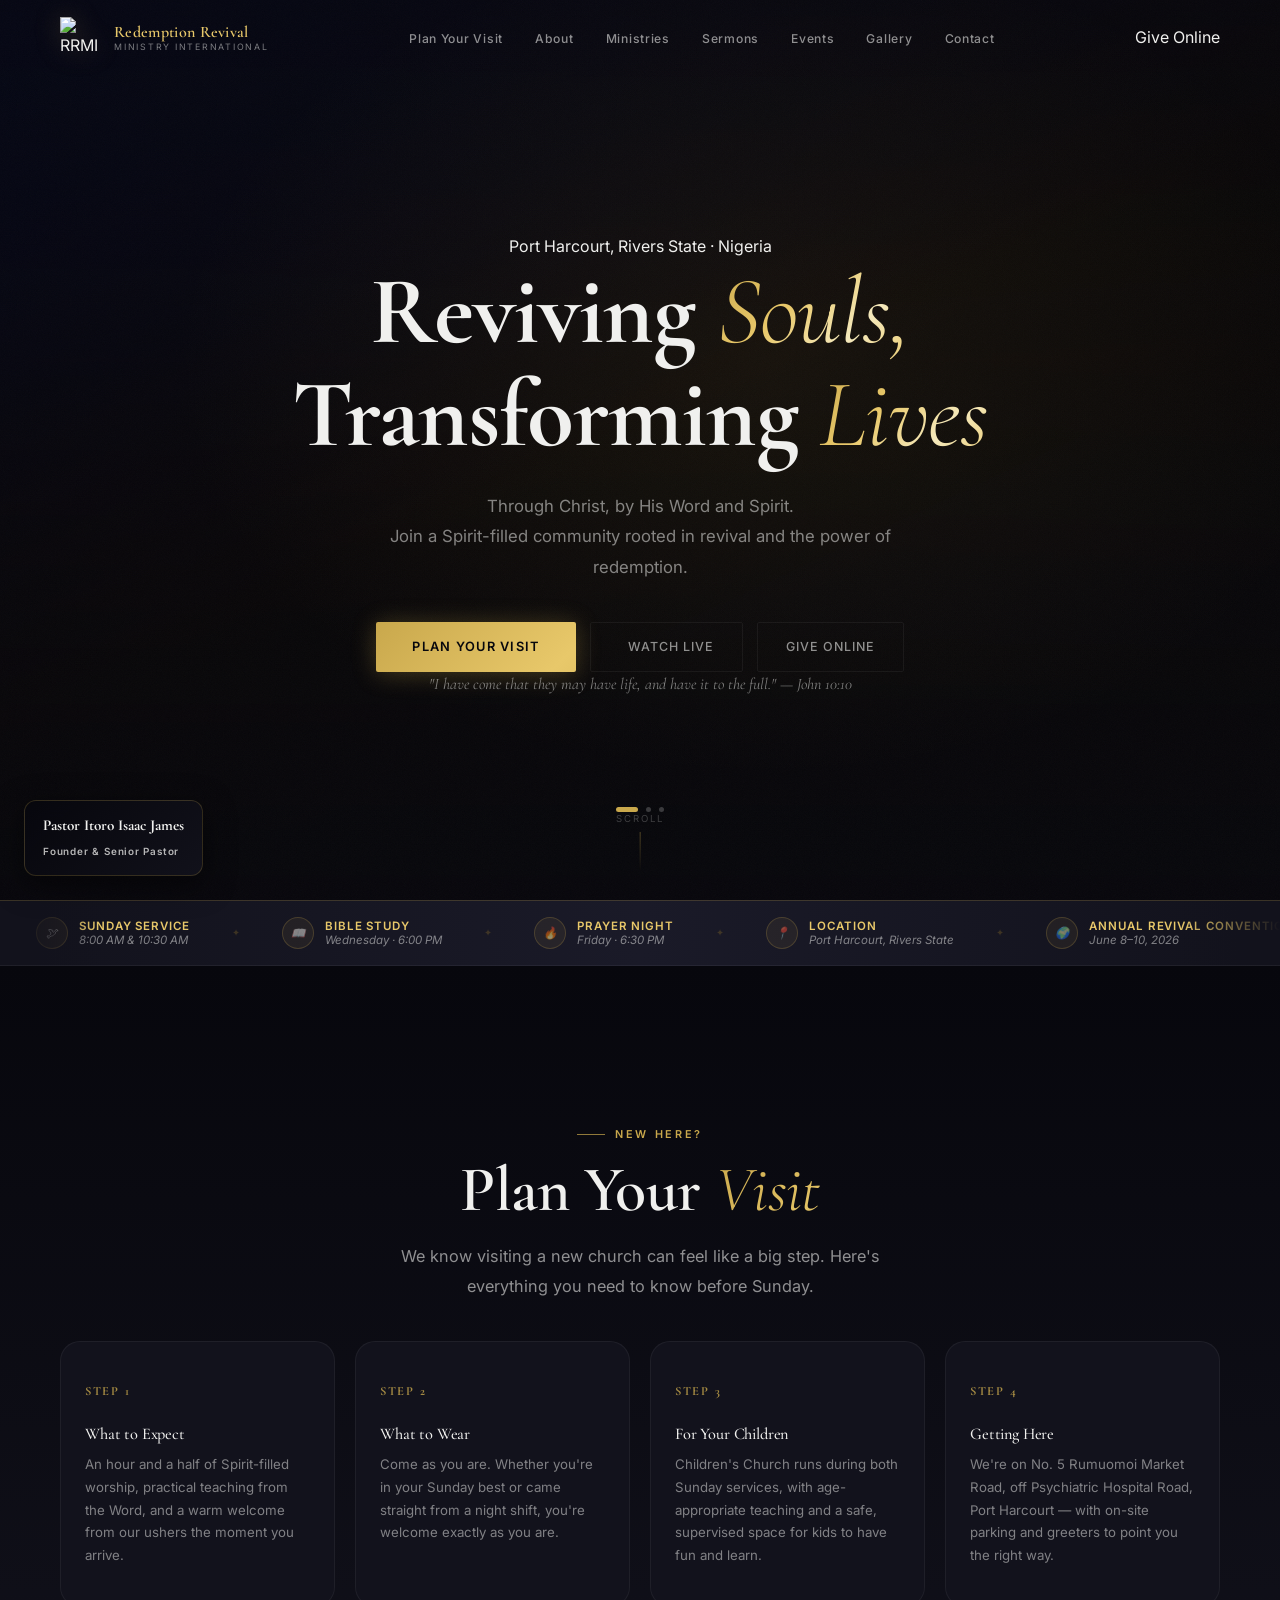
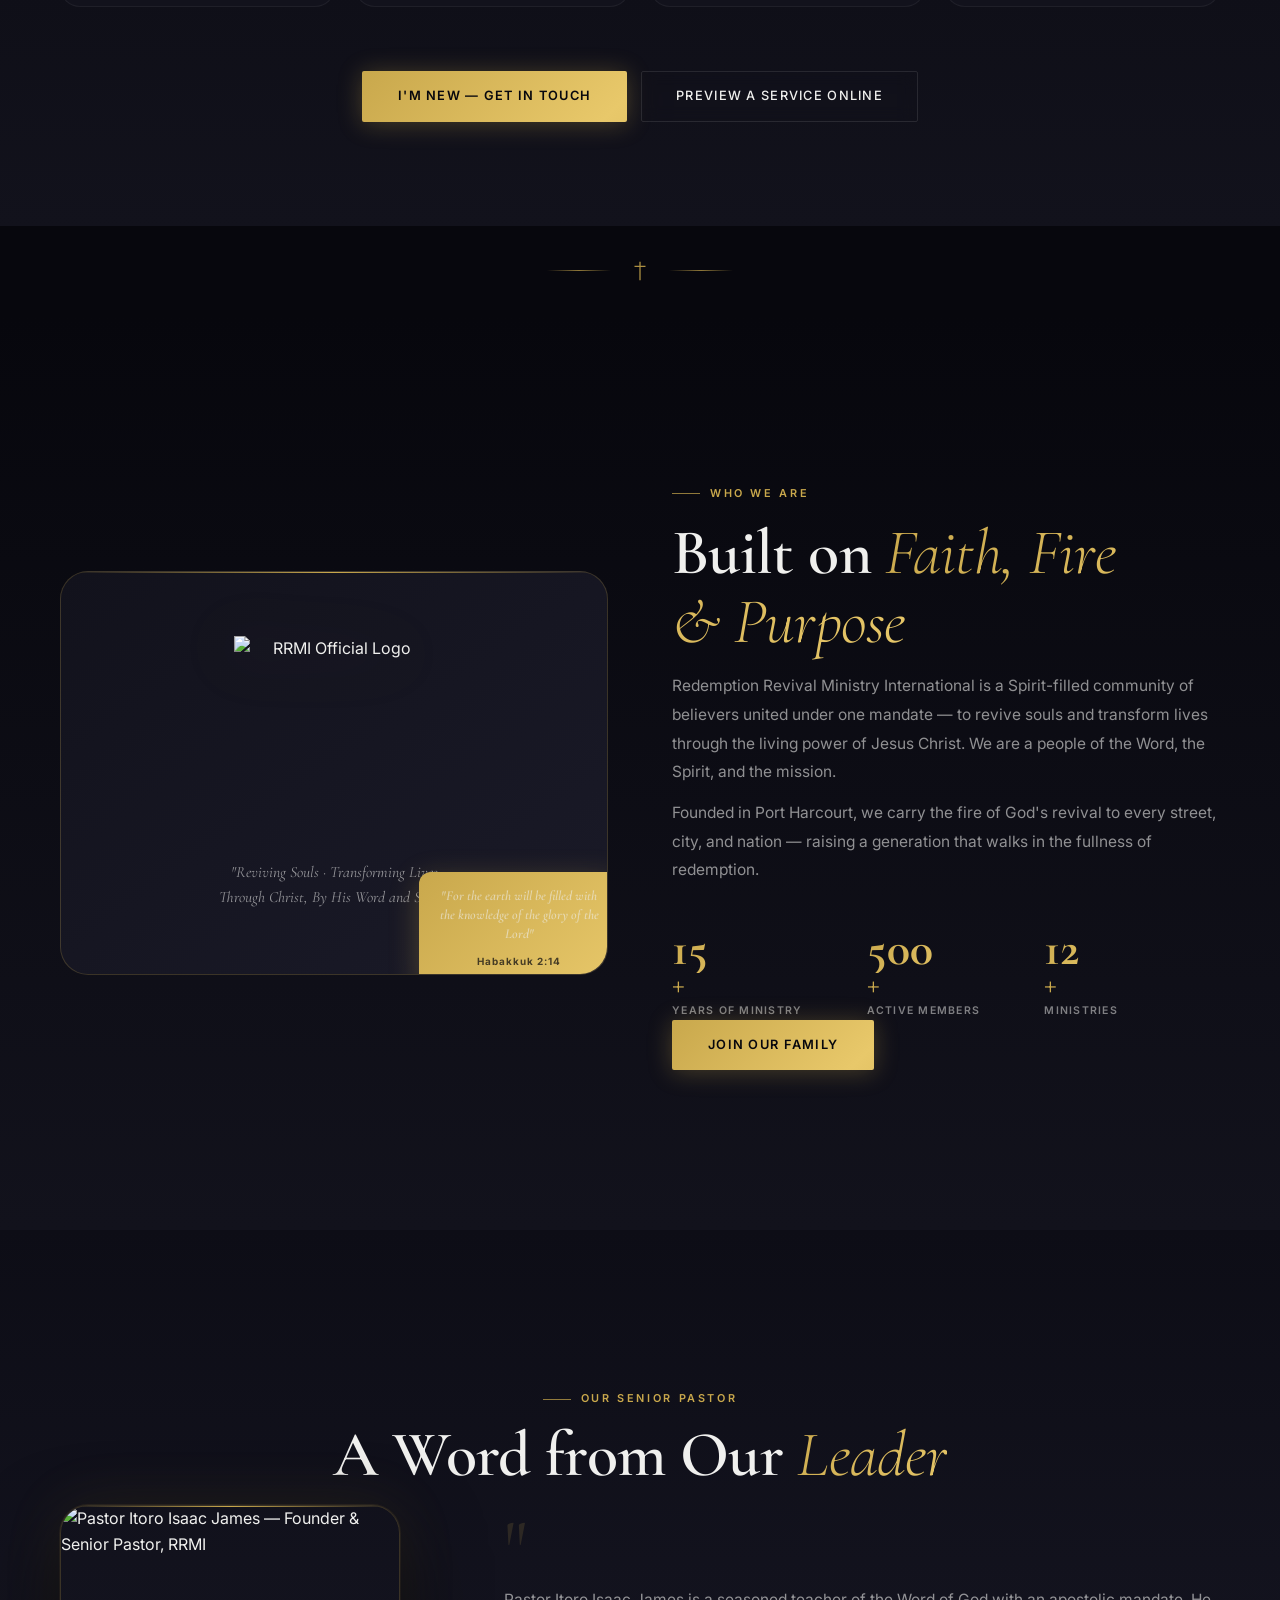
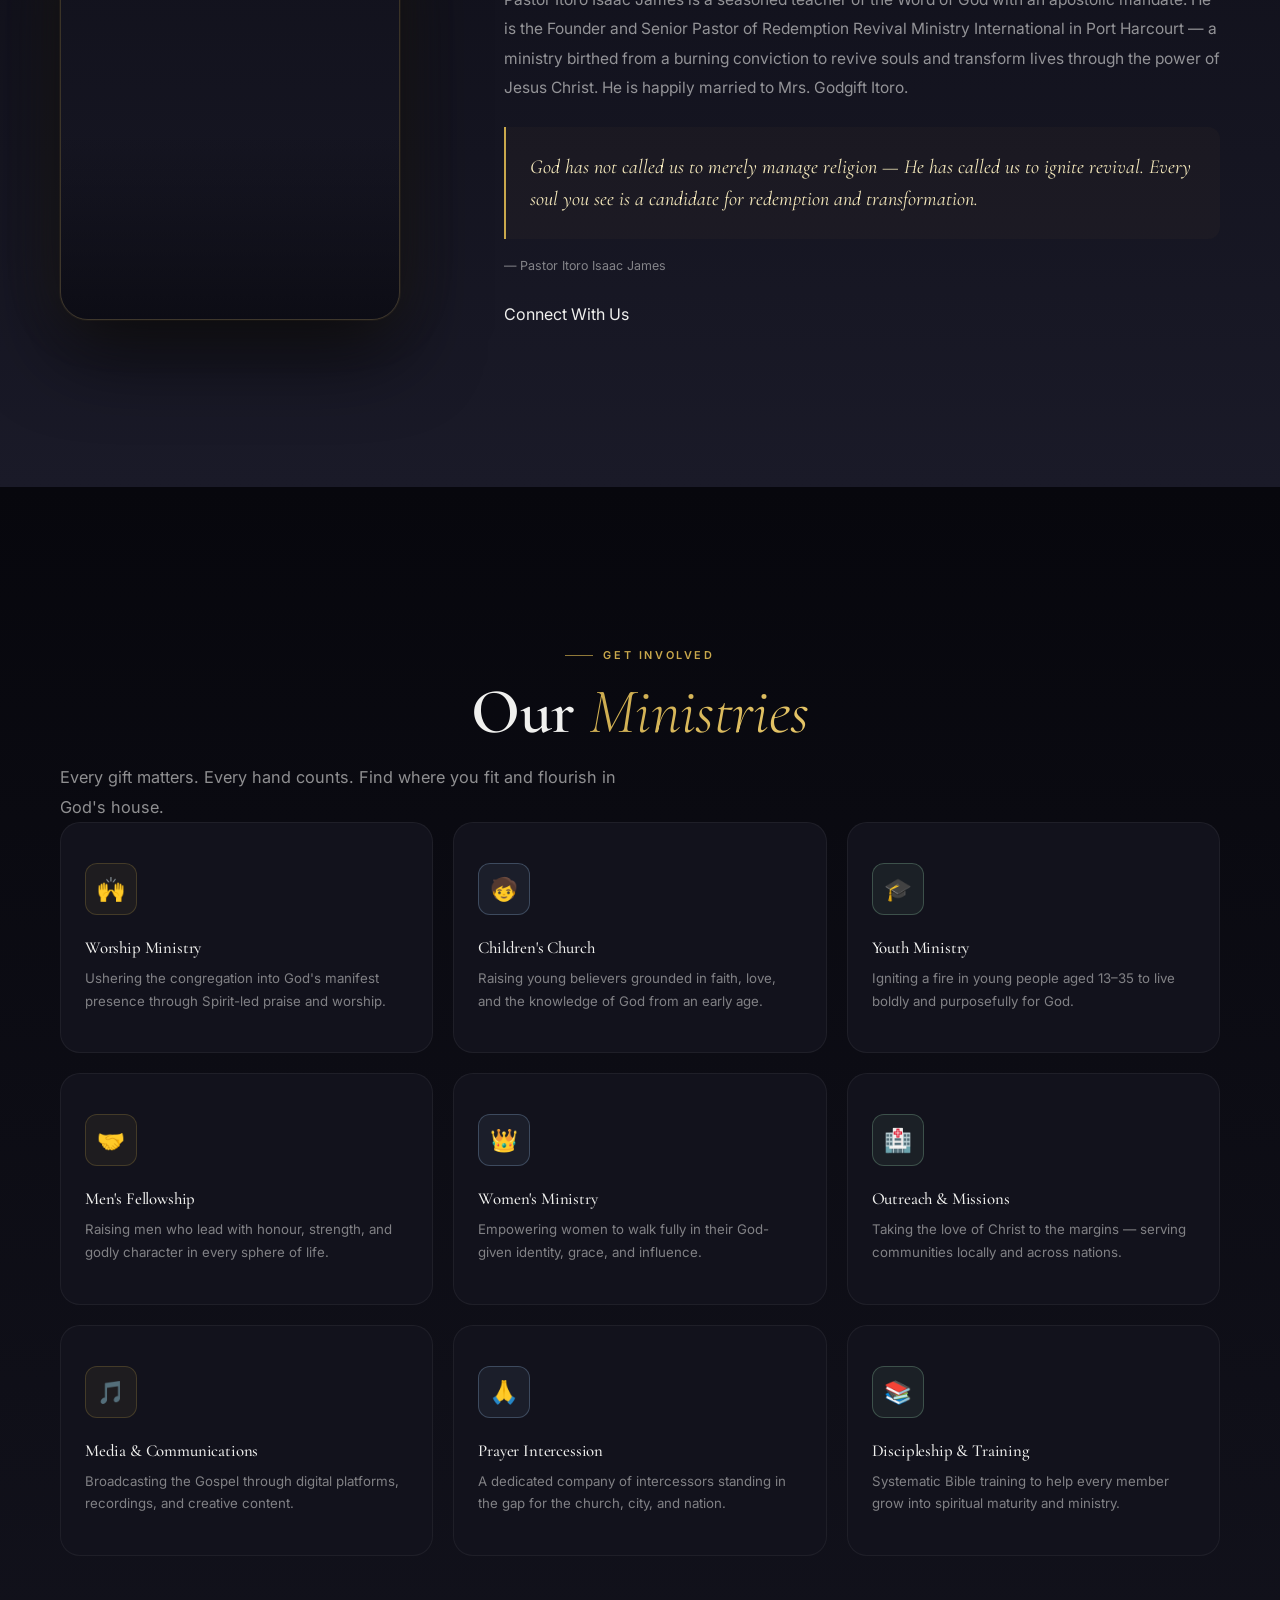
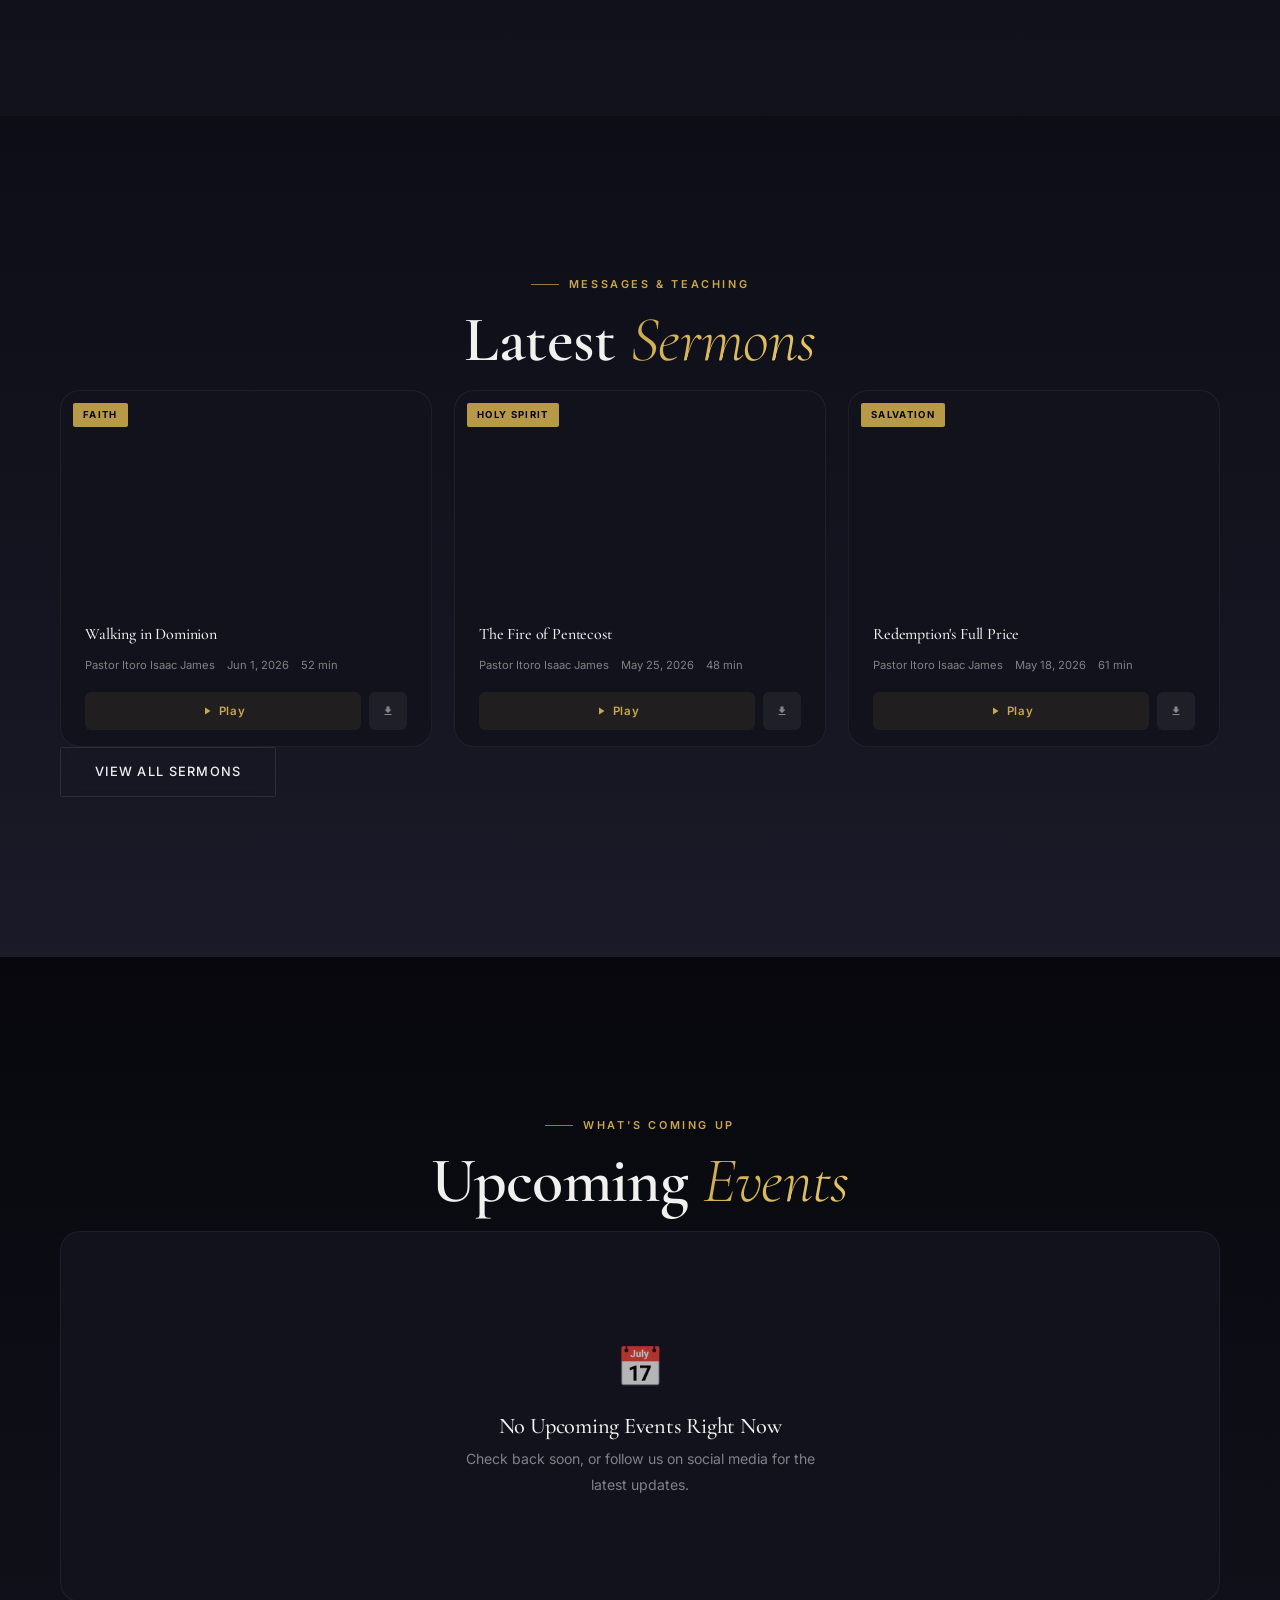
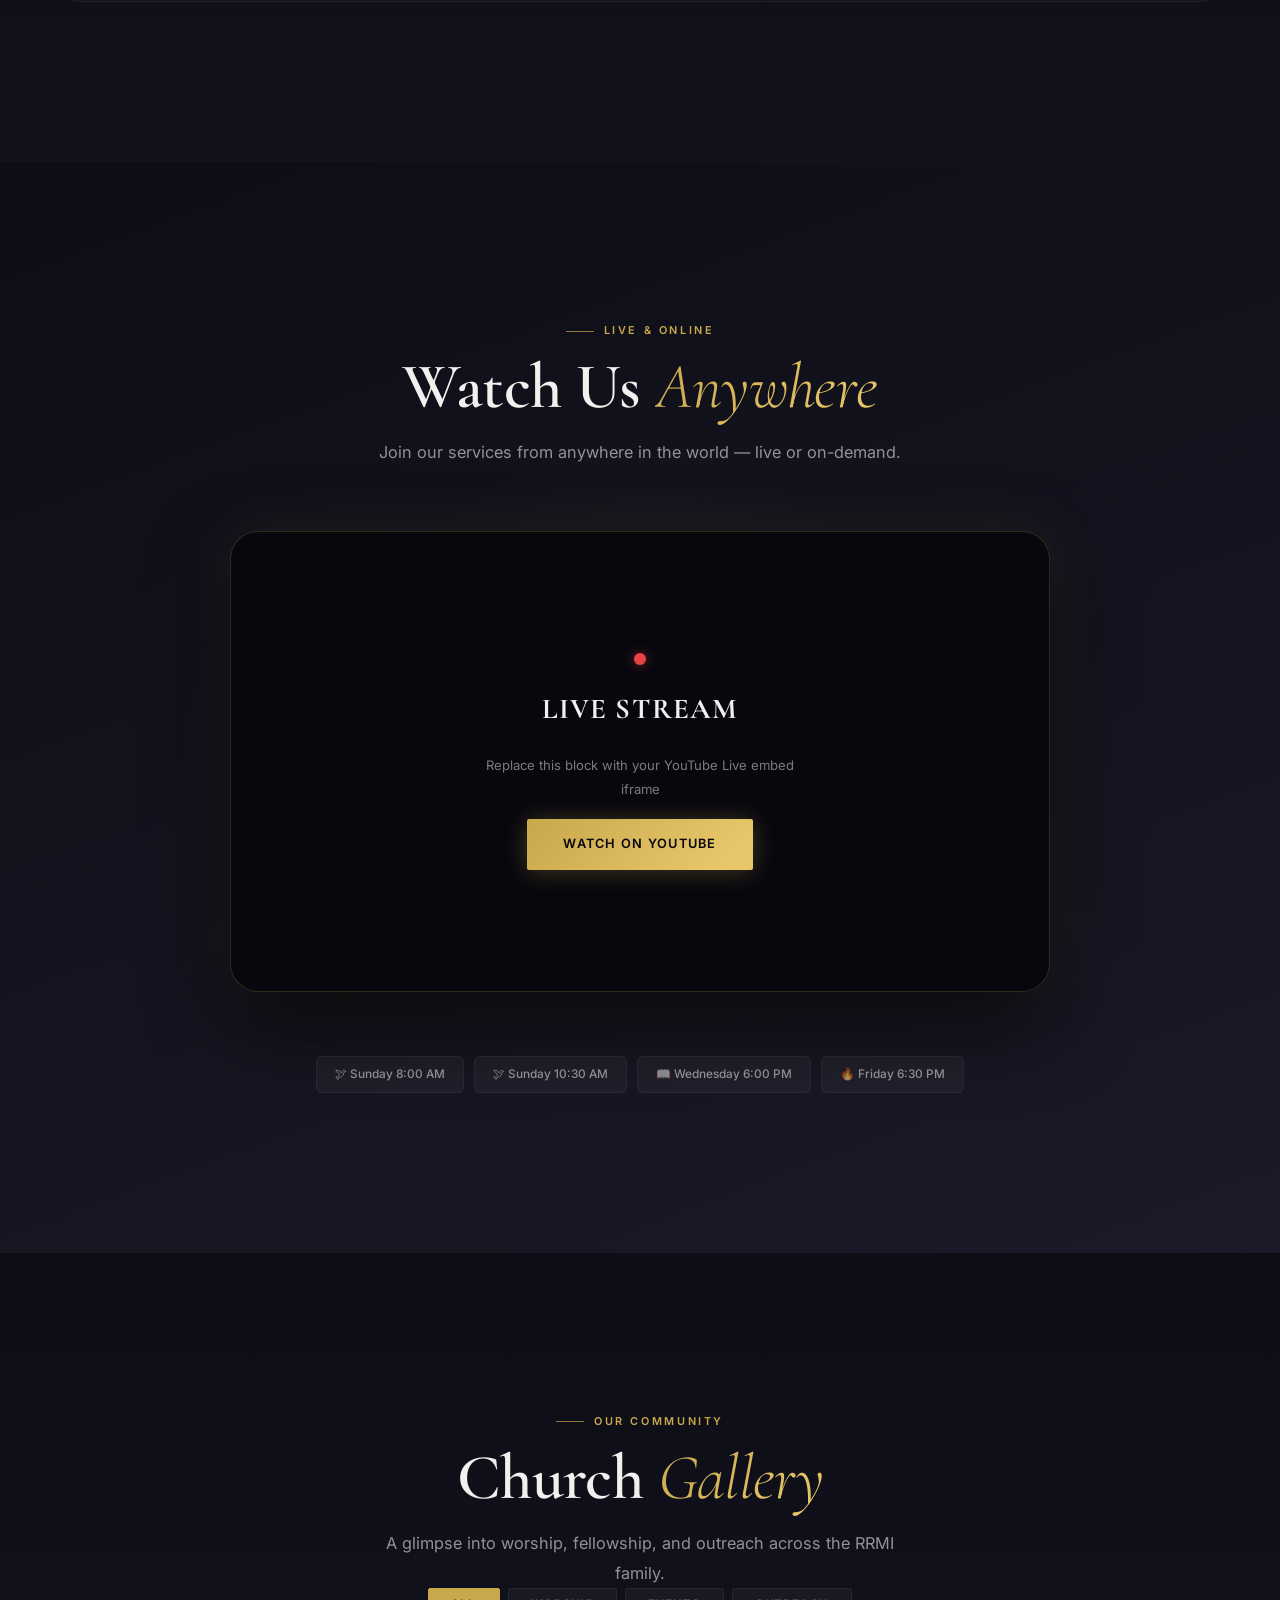
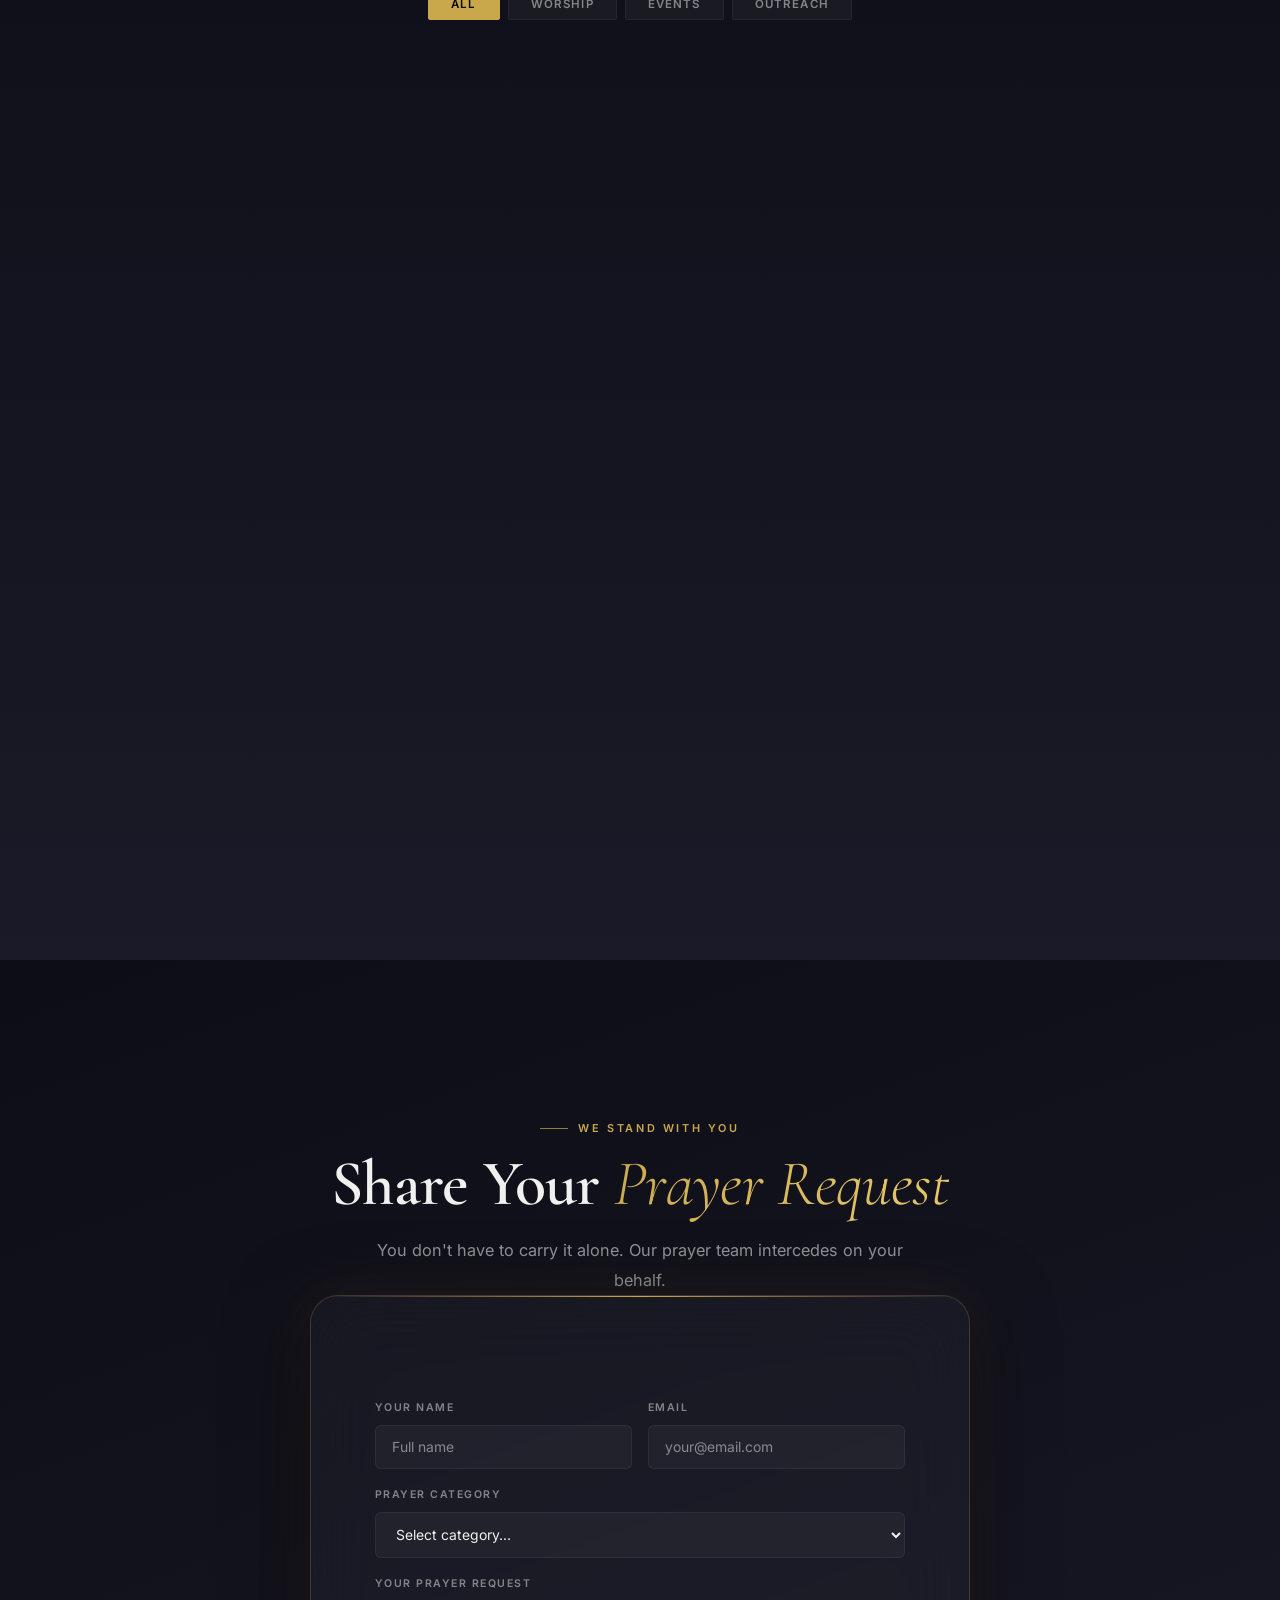
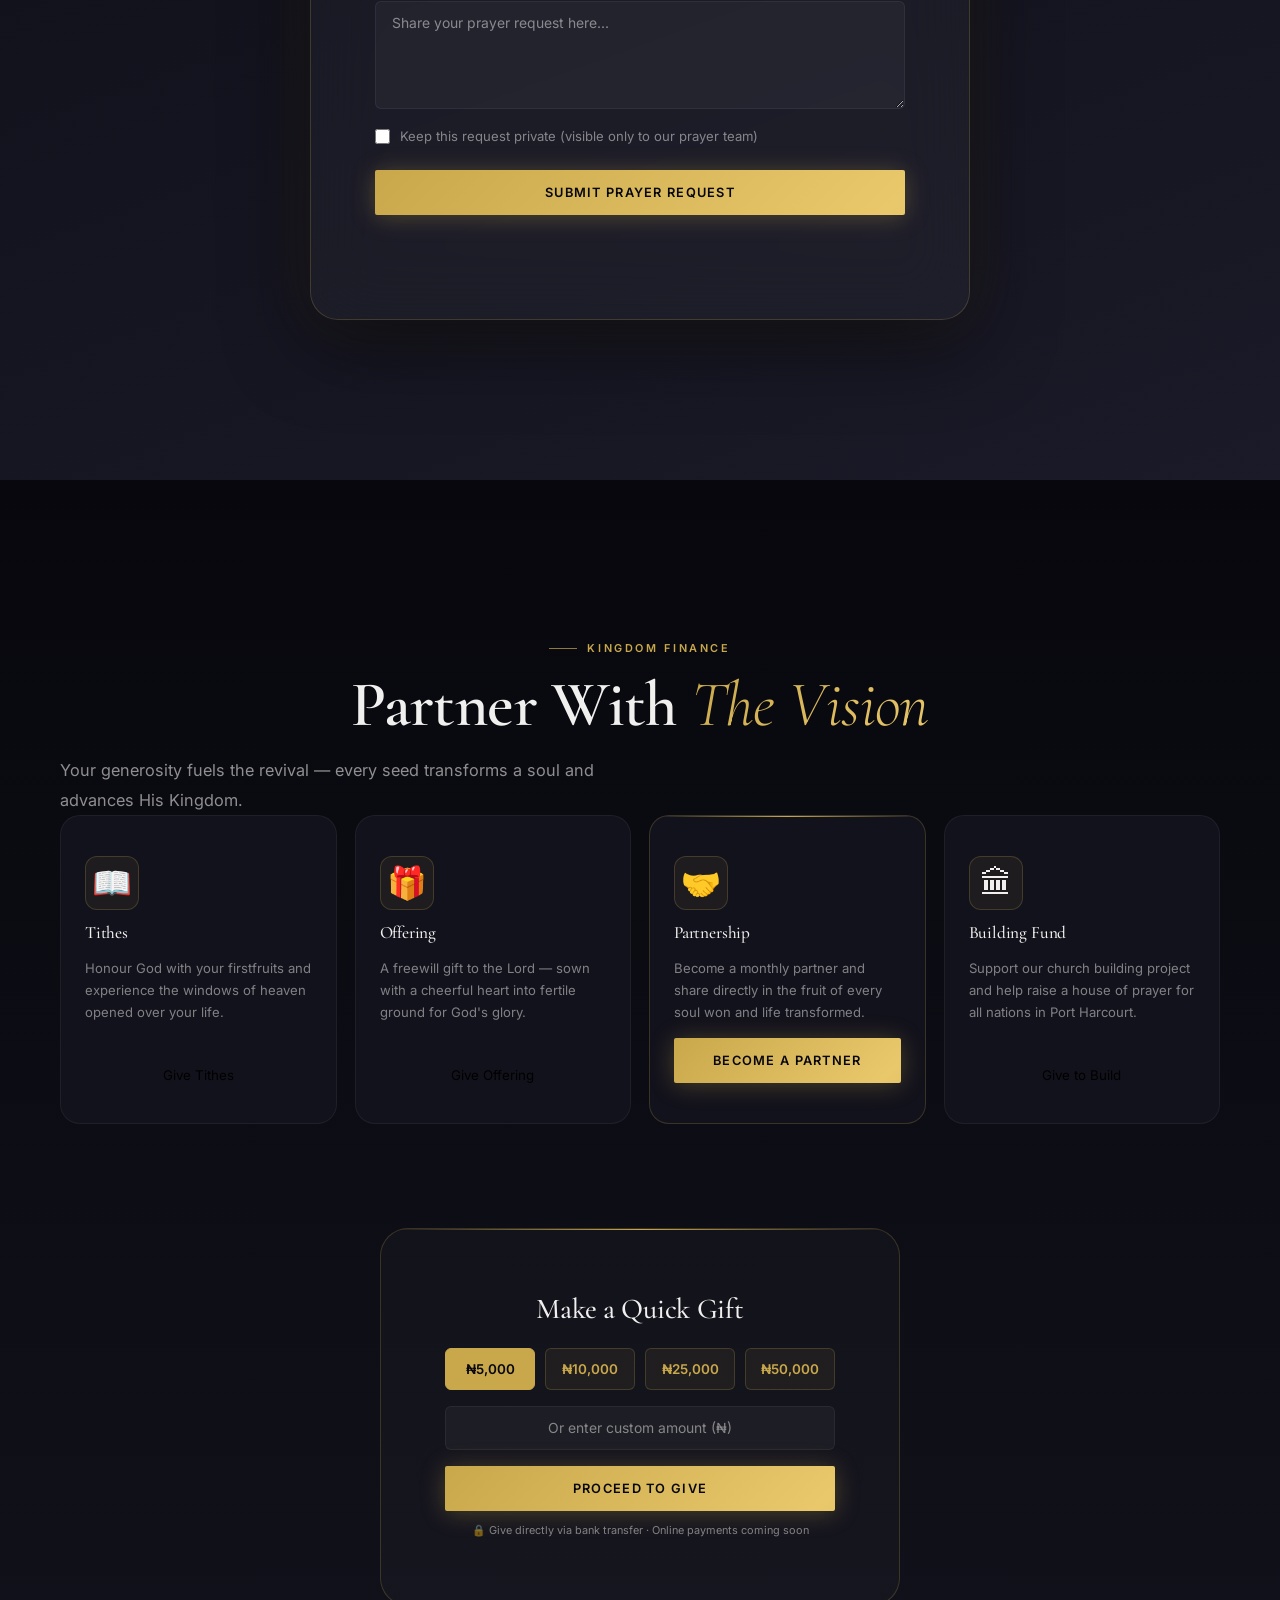
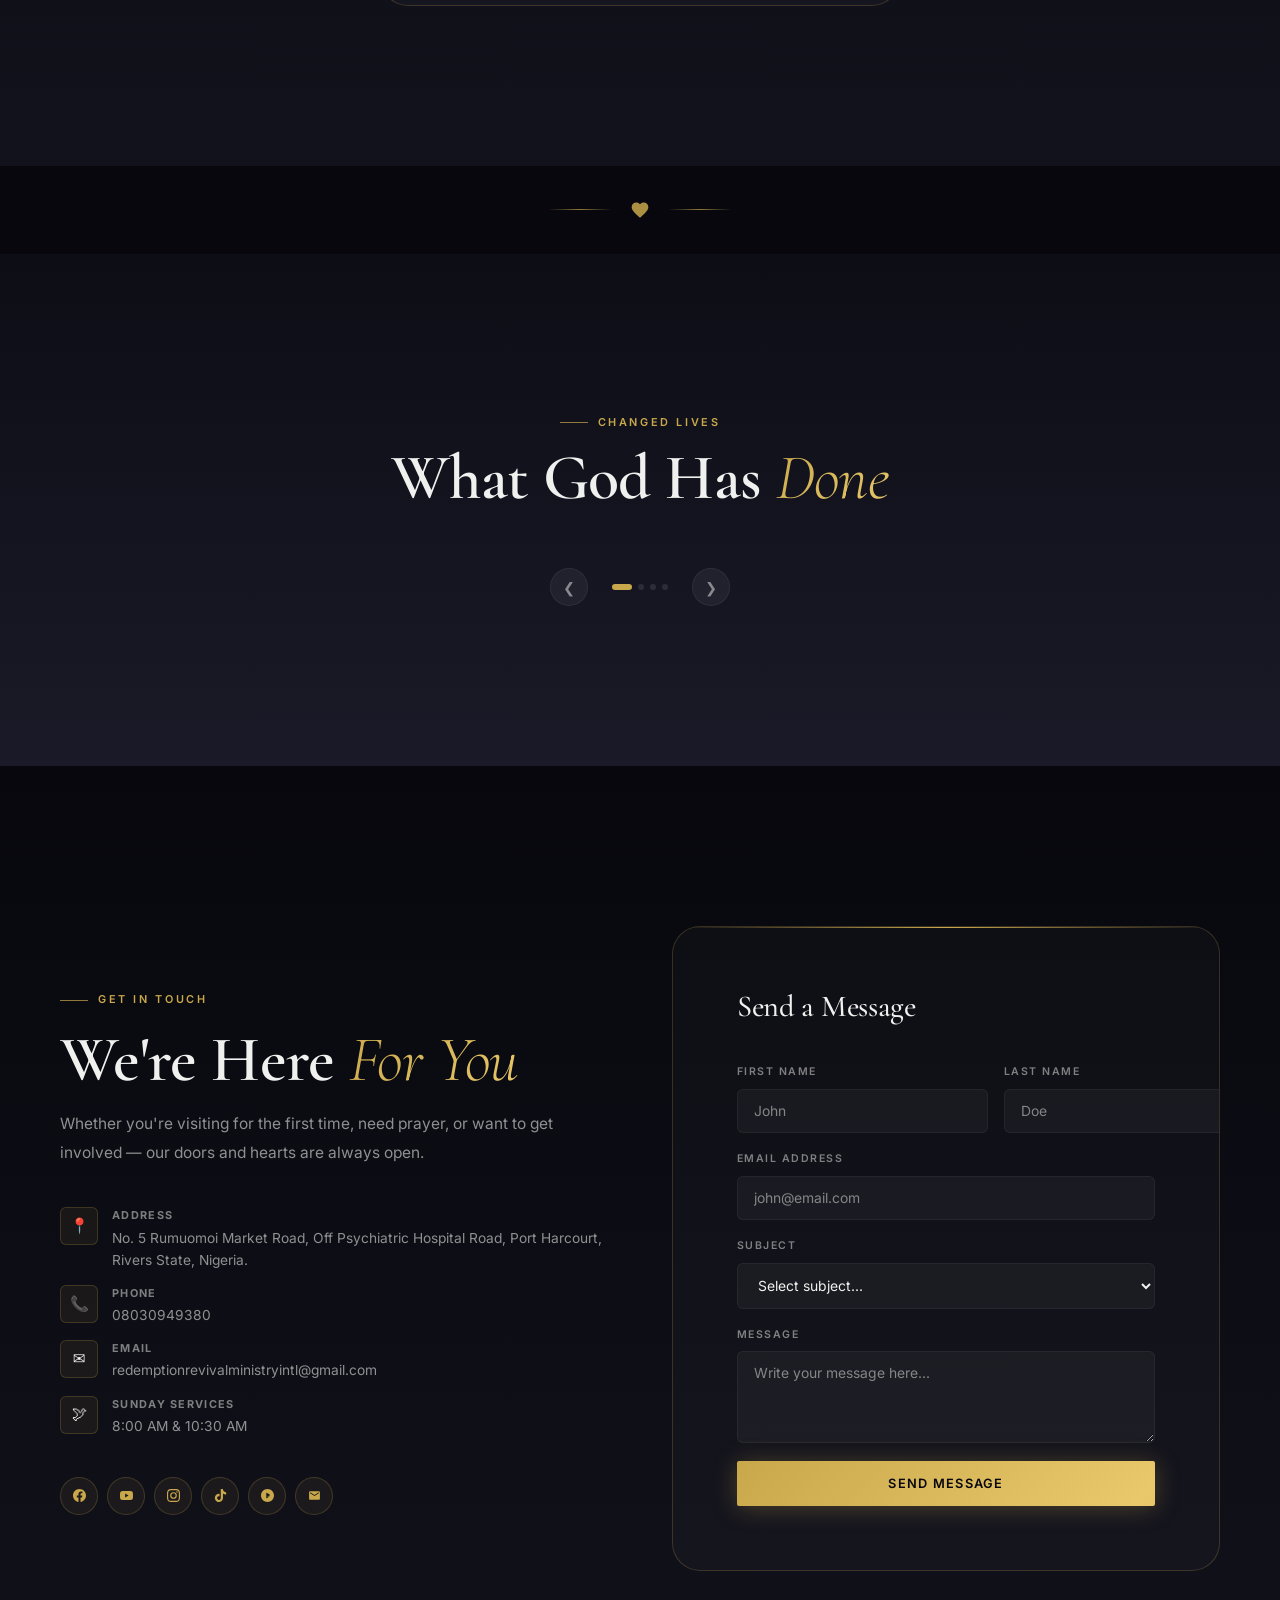
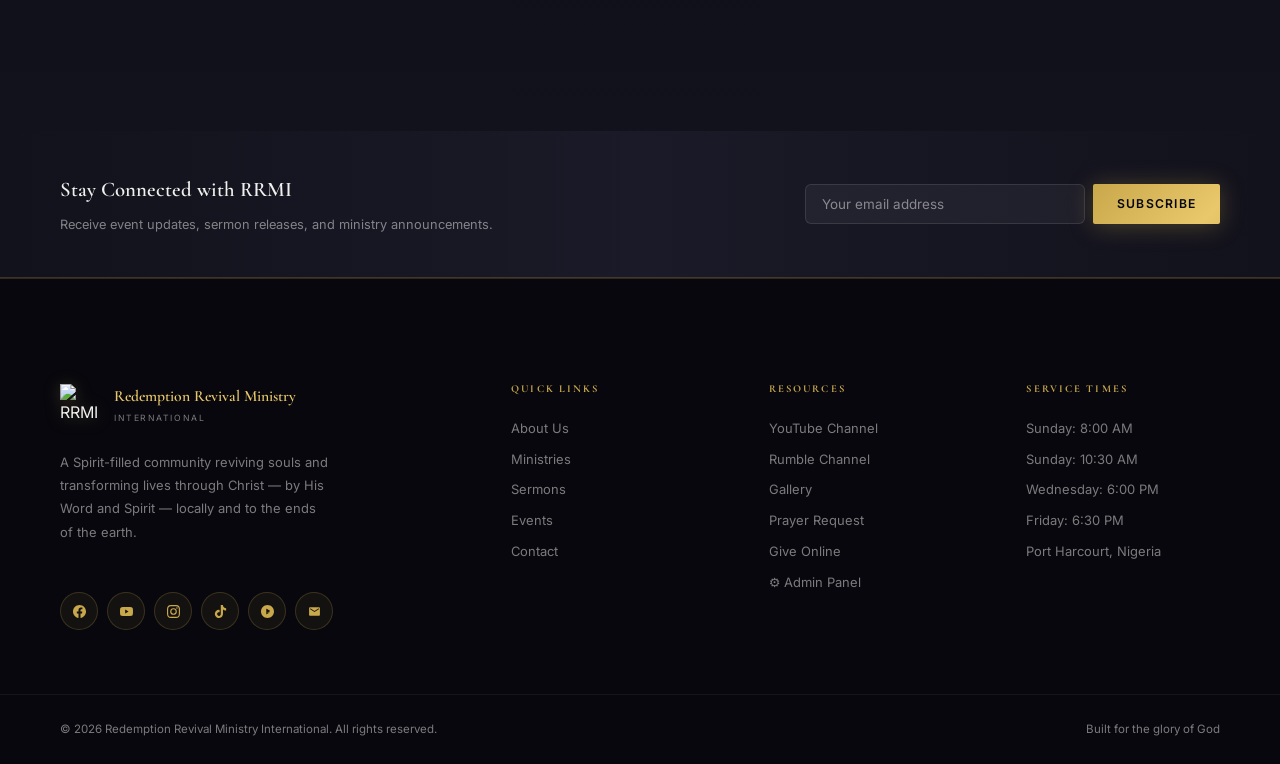
==== index.html @ 937a9f20 "Add files via upload Uploaded the first version of the rrmi website" ====
<!DOCTYPE html>
<html lang="en">
<head>
<meta charset="UTF-8">
<meta name="viewport" content="width=device-width, initial-scale=1.0">
<meta name="description" content="Redemption Revival Ministry International — Reviving Souls, Transforming Lives through Christ, by His Word and Spirit. No. 5 Rumuomoi Market Road, Off Psychiatric Hospital Road, Port Harcourt, Rivers State, Nigeria..">
<meta property="og:title" content="Redemption Revival Ministry International">
<meta property="og:description" content="Reviving Souls · Transforming Lives — Through Christ, By His Word and Spirit.">
<meta property="og:type" content="website">
<meta name="theme-color" content="#04091E">
<title>Redemption Revival Ministry International</title>
<link rel="icon" href="assets/images/logo.png" type="image/png">
<link rel="apple-touch-icon" href="assets/images/logo.png">
<meta property="og:image" content="assets/images/logo.png">
<link rel="preconnect" href="https://fonts.googleapis.com">
<link rel="preconnect" href="https://fonts.gstatic.com" crossorigin>
<link href="https://fonts.googleapis.com/css2?family=Cormorant+Garamond:ital,wght@0,300;0,400;0,500;0,600;0,700;1,300;1,400;1,600&family=Inter:wght@300;400;500;600;700&display=swap" rel="stylesheet">
<link rel="stylesheet" href="style.css">
<script type="application/ld+json">
{
  "@context":"https://schema.org",
  "@type":"Church",
  "name":"Redemption Revival Ministry International",
  "alternateName":"RRMI",
  "description":"Reviving Souls, Transforming Lives — Through Christ, By His Word and Spirit.",
  "url":"https://www.rrmi.org",
  "telephone":"+2348030949380",
  "address":{
    "@type":"PostalAddress",
    "streetAddress":"No. 5 Rumuomoi Market Road, Off Psychiatric Hospital Road",
    "addressLocality":"Port Harcourt",
    "addressRegion":"Rivers State",
    "postalCode":"500001",
    "addressCountry":"NG"
  },
  "geo":{"@type":"GeoCoordinates","latitude":"4.8156","longitude":"7.0498"},
  "openingHours":["Su 08:00-13:00","We 18:00-20:00","Fr 18:30-21:00"],
  "sameAs":[]
}
</script>
</head>
<body>
<a href="#main" class="skip-link">Skip to content</a>

<!-- MOBILE FLOATING BUTTONS -->
<div class="mobile-fab">
  <a href="tel:+2348030949380" class="fab-btn fab-call" aria-label="Call Us">
    <svg width="20" height="20" viewBox="0 0 24 24" fill="currentColor"><path d="M6.6 10.8c1.4 2.8 3.8 5.1 6.6 6.6l2.2-2.2c.3-.3.7-.4 1-.2 1.1.4 2.3.6 3.6.6.6 0 1 .4 1 1V20c0 .6-.4 1-1 1-9.4 0-17-7.6-17-17 0-.6.4-1 1-1h3.5c.6 0 1 .4 1 1 0 1.3.2 2.5.6 3.6.1.3 0 .7-.2 1l-2.3 2.2z"/></svg>
  </a>
  <a href="https://wa.me/2348030949380" target="_blank" class="fab-btn fab-whatsapp" aria-label="WhatsApp">
    <svg width="20" height="20" viewBox="0 0 24 24" fill="currentColor"><path d="M17.472 14.382c-.297-.149-1.758-.867-2.03-.967-.273-.099-.471-.148-.67.15-.197.297-.767.966-.94 1.164-.173.199-.347.223-.644.075-.297-.15-1.255-.463-2.39-1.475-.883-.788-1.48-1.761-1.653-2.059-.173-.297-.018-.458.13-.606.134-.133.298-.347.446-.52.149-.174.198-.298.298-.497.099-.198.05-.371-.025-.52-.075-.149-.669-1.612-.916-2.207-.242-.579-.487-.5-.669-.51-.173-.008-.371-.01-.57-.01-.198 0-.52.074-.792.372-.272.297-1.04 1.016-1.04 2.479 0 1.462 1.065 2.875 1.213 3.074.149.198 2.096 3.2 5.077 4.487.709.306 1.262.489 1.694.625.712.227 1.36.195 1.871.118.571-.085 1.758-.719 2.006-1.413.248-.694.248-1.289.173-1.413-.074-.124-.272-.198-.57-.347m-5.421 7.403h-.004a9.87 9.87 0 01-5.031-1.378l-.361-.214-3.741.982.998-3.648-.235-.374a9.86 9.86 0 01-1.51-5.26c.001-5.45 4.436-9.884 9.888-9.884 2.64 0 5.122 1.03 6.988 2.898a9.825 9.825 0 012.893 6.994c-.003 5.45-4.437 9.884-9.885 9.884m8.413-18.297A11.815 11.815 0 0012.05 0C5.495 0 .16 5.335.157 11.892c0 2.096.547 4.142 1.588 5.945L.057 24l6.305-1.654a11.882 11.882 0 005.683 1.448h.005c6.554 0 11.89-5.335 11.893-11.893a11.821 11.821 0 00-3.48-8.413z"/></svg>
  </a>
  <a href="#livestream" class="fab-btn fab-live" aria-label="Watch Live">
    <svg width="20" height="20" viewBox="0 0 24 24" fill="currentColor"><path d="M8 5v14l11-7z"/></svg>
  </a>
</div>

<!-- NAVBAR -->
<nav id="navbar" role="navigation" aria-label="Main navigation">
  <div class="nav-container">
    <a href="#home" class="nav-logo">
      <img src="assets/images/logo.png" alt="RRMI Logo" width="48" height="48">
      <div class="logo-text">
        <span class="logo-name">Redemption Revival</span>
        <span class="logo-sub">Ministry International</span>
      </div>
    </a>
    <ul class="nav-links" id="navLinks" role="menubar">
      <li role="none"><a href="#visit"      role="menuitem">Plan Your Visit</a></li>
      <li role="none"><a href="#about"      role="menuitem">About</a></li>
      <li role="none"><a href="#ministries" role="menuitem">Ministries</a></li>
      <li role="none"><a href="#sermons"    role="menuitem">Sermons</a></li>
      <li role="none"><a href="#events"     role="menuitem">Events</a></li>
      <li role="none"><a href="#gallery"    role="menuitem">Gallery</a></li>
      <li role="none"><a href="#contact"    role="menuitem">Contact</a></li>
    </ul>
    <div class="nav-actions">
      <a href="#give" class="btn-gold-sm">Give Online</a>
      <button class="hamburger" id="hamburger" aria-label="Toggle menu" aria-expanded="false">
        <span></span><span></span><span></span>
      </button>
    </div>
  </div>
</nav>

<!-- HERO -->
<section id="home" class="hero">
  <div class="hero-slides">
    <div class="hero-slide active" style="background-image:url('https://images.unsplash.com/photo-1504052434569-70ad5836ab65?w=1920&q=80')"></div>
    <div class="hero-slide" style="background-image:url('https://images.unsplash.com/photo-1519491050282-cf00c82424b4?w=1920&q=80')"></div>
    <div class="hero-slide" style="background-image:url('https://images.unsplash.com/photo-1478147427282-58a87a433d73?w=1920&q=80')"></div>
  </div>
  <div class="hero-duotone"></div>
  <div class="hero-overlay"></div>
  <div class="hero-overlay-2"></div>
  <div class="hero-grain"></div>
  <div class="hero-content" id="main">
    <div class="hero-pill reveal-fade">Port Harcourt, Rivers State · Nigeria</div>
    <h1 class="hero-title reveal-up">
      <span class="line1">Reviving <em>Souls,</em></span>
      <span class="line2">Transforming <em>Lives</em></span>
    </h1>
    <p class="hero-sub reveal-up delay-1">Through Christ, by His Word and Spirit.<br>Join a Spirit-filled community rooted in revival and the power of redemption.</p>
    <div class="hero-ctas reveal-up delay-2">
      <a href="#visit"      class="btn-gold">Plan Your Visit</a>
      <a href="#livestream" class="btn-ghost"><span class="btn-dot"></span>Watch Live</a>
      <a href="#give"       class="btn-ghost">Give Online</a>
    </div>
    <div class="hero-verse reveal-fade delay-3">"I have come that they may have life, and have it to the full." — John 10:10</div>
  </div>
  <div class="hero-dots">
    <button class="dot active" data-slide="0" aria-label="Slide 1"></button>
    <button class="dot"        data-slide="1" aria-label="Slide 2"></button>
    <button class="dot"        data-slide="2" aria-label="Slide 3"></button>
  </div>
  <div class="hero-scroll" onclick="document.getElementById('service-strip').scrollIntoView({behavior:'smooth'})">
    <span>Scroll</span>
    <div class="scroll-line"></div>
  </div>
</section>

<!-- SERVICE STRIP -->
<div class="service-strip" id="service-strip">
  <div class="ticker-track" id="tickerTrack">
    <div class="ticker-set">
      <div class="strip-item"><span class="strip-icon">🕊</span><div><strong>Sunday Service</strong><span>8:00 AM &amp; 10:30 AM</span></div></div>
      <div class="ticker-sep">✦</div>
      <div class="strip-item"><span class="strip-icon">📖</span><div><strong>Bible Study</strong><span>Wednesday · 6:00 PM</span></div></div>
      <div class="ticker-sep">✦</div>
      <div class="strip-item"><span class="strip-icon">🔥</span><div><strong>Prayer Night</strong><span>Friday · 6:30 PM</span></div></div>
      <div class="ticker-sep">✦</div>
      <div class="strip-item"><span class="strip-icon">📍</span><div><strong>Location</strong><span>Port Harcourt, Rivers State</span></div></div>
      <div class="ticker-sep">✦</div>
      <div class="strip-item"><span class="strip-icon">🌍</span><div><strong>Annual Revival Convention</strong><span>June 8–10, 2026</span></div></div>
      <div class="ticker-sep">✦</div>
      <div class="strip-item"><span class="strip-icon">📡</span><div><strong>Live Stream</strong><span>Every Sunday Online</span></div></div>
      <div class="ticker-sep">✦</div>
    </div>
    <div class="ticker-set" aria-hidden="true">
      <div class="strip-item"><span class="strip-icon">🕊</span><div><strong>Sunday Service</strong><span>8:00 AM &amp; 10:30 AM</span></div></div>
      <div class="ticker-sep">✦</div>
      <div class="strip-item"><span class="strip-icon">📖</span><div><strong>Bible Study</strong><span>Wednesday · 6:00 PM</span></div></div>
      <div class="ticker-sep">✦</div>
      <div class="strip-item"><span class="strip-icon">🔥</span><div><strong>Prayer Night</strong><span>Friday · 6:30 PM</span></div></div>
      <div class="ticker-sep">✦</div>
      <div class="strip-item"><span class="strip-icon">📍</span><div><strong>Location</strong><span>Port Harcourt, Rivers State</span></div></div>
      <div class="ticker-sep">✦</div>
      <div class="strip-item"><span class="strip-icon">🌍</span><div><strong>Annual Revival Convention</strong><span>June 8–10, 2026</span></div></div>
      <div class="ticker-sep">✦</div>
      <div class="strip-item"><span class="strip-icon">📡</span><div><strong>Live Stream</strong><span>Every Sunday Online</span></div></div>
      <div class="ticker-sep">✦</div>
    </div>
  </div>
</div>

<!-- PLAN YOUR VISIT -->
<section id="visit" class="section bg-gradient-dark" style="padding-bottom:var(--sp-2xl)">
  <div class="container">
    <div class="section-header reveal-fade">
      <div class="eyebrow" style="display:flex;width:fit-content;margin:0 auto 12px">New Here?</div>
      <h2 class="section-title center">Plan Your <em>Visit</em></h2>
      <div class="gold-line center"></div>
      <p class="section-sub center">We know visiting a new church can feel like a big step. Here's everything you need to know before Sunday.</p>
    </div>
    <div class="visit-grid">
      <div class="visit-card reveal-up">
        <div class="visit-step">Step 1</div>
        <h3>What to Expect</h3>
        <p>An hour and a half of Spirit-filled worship, practical teaching from the Word, and a warm welcome from our ushers the moment you arrive.</p>
      </div>
      <div class="visit-card reveal-up delay-1">
        <div class="visit-step">Step 2</div>
        <h3>What to Wear</h3>
        <p>Come as you are. Whether you're in your Sunday best or came straight from a night shift, you're welcome exactly as you are.</p>
      </div>
      <div class="visit-card reveal-up delay-2">
        <div class="visit-step">Step 3</div>
        <h3>For Your Children</h3>
        <p>Children's Church runs during both Sunday services, with age-appropriate teaching and a safe, supervised space for kids to have fun and learn.</p>
      </div>
      <div class="visit-card reveal-up delay-3">
        <div class="visit-step">Step 4</div>
        <h3>Getting Here</h3>
        <p>We're on No. 5 Rumuomoi Market Road, off Psychiatric Hospital Road, Port Harcourt — with on-site parking and greeters to point you the right way.</p>
      </div>
    </div>
    <div class="visit-cta-row reveal-up">
      <a href="#contact" class="btn-gold">I'm New — Get in Touch</a>
      <a href="#livestream" class="btn-outline">Preview a Service Online</a>
    </div>
  </div>
</section>

<div class="sacred-divider" aria-hidden="true">
  <span class="sd-line"></span>
  <svg width="22" height="22" viewBox="0 0 24 24" fill="none" stroke="currentColor" stroke-width="1.4"><path d="M12 2v20M6 7h12"/></svg>
  <span class="sd-line"></span>
</div>

<!-- ABOUT -->
<section id="about" class="section bg-gradient-dark" style="padding-bottom:var(--sp-3xl)">
  <div class="container grid-2 items-center gap-lg">
    <div class="about-visual reveal-left">
      <div class="about-logo-card">
        <img src="assets/images/logo.png" alt="RRMI Official Logo" class="about-logo">
        <p class="about-motto">"Reviving Souls · Transforming Lives<br>Through Christ, By His Word and Spirit"</p>
        <div class="about-verse-tag">
          <p>"For the earth will be filled with the knowledge of the glory of the Lord"</p>
          <span>Habakkuk 2:14</span>
        </div>
      </div>
    </div>
    <div class="reveal-right">
      <div class="eyebrow">Who We Are</div>
      <h2 class="section-title">Built on <em>Faith, Fire<br>&amp; Purpose</em></h2>
      <div class="gold-line"></div>
      <p style="color:var(--text-2);line-height:1.85;font-size:.97rem">Redemption Revival Ministry International is a Spirit-filled community of believers united under one mandate — to revive souls and transform lives through the living power of Jesus Christ. We are a people of the Word, the Spirit, and the mission.</p>
      <p style="color:var(--text-2);line-height:1.85;font-size:.97rem;margin-top:12px">Founded in Port Harcourt, we carry the fire of God's revival to every street, city, and nation — raising a generation that walks in the fullness of redemption.</p>
      <div class="stats-row">
        <div class="stat-item"><span class="stat-num" data-target="15">0</span><span class="stat-plus">+</span><span class="stat-label">Years of Ministry</span></div>
        <div class="stat-item"><span class="stat-num" data-target="500">0</span><span class="stat-plus">+</span><span class="stat-label">Active Members</span></div>
        <div class="stat-item"><span class="stat-num" data-target="12">0</span><span class="stat-plus">+</span><span class="stat-label">Ministries</span></div>
      </div>
      <a href="#contact" class="btn-gold mt-2">Join Our Family</a>
    </div>
  </div>
</section>

<!-- WELCOME MESSAGE / PASTOR -->
<section id="welcome" class="section bg-gradient-mid">
  <div class="container">
    <div class="section-header reveal-fade">
      <div class="eyebrow" style="display:flex;width:fit-content;margin:0 auto 12px">Our Senior Pastor</div>
      <h2 class="section-title center">A Word from Our <em>Leader</em></h2>
      <div class="gold-line center"></div>
    </div>
    <div class="pastor-grid reveal-up">
      <div class="pastor-photo-wrap">
        <div class="pastor-photo-frame">
          <img src="assets/images/pastor-itoro-isaac-james.jpg"
               alt="Pastor Itoro Isaac James — Founder &amp; Senior Pastor, RRMI"
               class="pastor-photo-img">
        </div>
        <div class="pastor-name-card">
          <strong>Pastor Itoro Isaac James</strong>
          <span>Founder &amp; Senior Pastor</span>
        </div>
      </div>
      <div class="pastor-content">
        <div class="quote-bar">"</div>
        <p class="pastor-bio">Pastor Itoro Isaac James is a seasoned teacher of the Word of God with an apostolic mandate. He is the Founder and Senior Pastor of Redemption Revival Ministry International in Port Harcourt — a ministry birthed from a burning conviction to revive souls and transform lives through the power of Jesus Christ. He is happily married to Mrs. Godgift Itoro.</p>
        <blockquote class="pastor-quote">God has not called us to merely manage religion — He has called us to ignite revival. Every soul you see is a candidate for redemption and transformation.</blockquote>
        <p class="pastor-attribution">— Pastor Itoro Isaac James</p>
        <a href="#contact" class="btn-outline-gold mt-2">Connect With Us</a>
      </div>
    </div>
  </div>
</section>

<!-- MINISTRIES -->
<section id="ministries" class="section bg-gradient-dark">
  <div class="container">
    <div class="section-header reveal-fade">
      <div class="eyebrow" style="display:flex;width:fit-content;margin:0 auto 12px">Get Involved</div>
      <h2 class="section-title center">Our <em>Ministries</em></h2>
      <div class="gold-line center"></div>
      <p class="section-sub">Every gift matters. Every hand counts. Find where you fit and flourish in God's house.</p>
    </div>
    <div class="ministries-grid">
      <div class="ministry-card reveal-up"><div class="mc-icon">🙌</div><h3>Worship Ministry</h3><p>Ushering the congregation into God's manifest presence through Spirit-led praise and worship.</p></div>
      <div class="ministry-card reveal-up delay-1"><div class="mc-icon mc-blue">🧒</div><h3>Children's Church</h3><p>Raising young believers grounded in faith, love, and the knowledge of God from an early age.</p></div>
      <div class="ministry-card reveal-up delay-2"><div class="mc-icon mc-green">🎓</div><h3>Youth Ministry</h3><p>Igniting a fire in young people aged 13–35 to live boldly and purposefully for God.</p></div>
      <div class="ministry-card reveal-up"><div class="mc-icon">🤝</div><h3>Men's Fellowship</h3><p>Raising men who lead with honour, strength, and godly character in every sphere of life.</p></div>
      <div class="ministry-card reveal-up delay-1"><div class="mc-icon mc-blue">👑</div><h3>Women's Ministry</h3><p>Empowering women to walk fully in their God-given identity, grace, and influence.</p></div>
      <div class="ministry-card reveal-up delay-2"><div class="mc-icon mc-green">🏥</div><h3>Outreach &amp; Missions</h3><p>Taking the love of Christ to the margins — serving communities locally and across nations.</p></div>
      <div class="ministry-card reveal-up"><div class="mc-icon">🎵</div><h3>Media &amp; Communications</h3><p>Broadcasting the Gospel through digital platforms, recordings, and creative content.</p></div>
      <div class="ministry-card reveal-up delay-1"><div class="mc-icon mc-blue">🙏</div><h3>Prayer Intercession</h3><p>A dedicated company of intercessors standing in the gap for the church, city, and nation.</p></div>
      <div class="ministry-card reveal-up delay-2"><div class="mc-icon mc-green">📚</div><h3>Discipleship &amp; Training</h3><p>Systematic Bible training to help every member grow into spiritual maturity and ministry.</p></div>
    </div>
  </div>
</section>

<!-- SERMONS -->
<section id="sermons" class="section bg-gradient-mid">
  <div class="container">
    <div class="section-header reveal-fade">
      <div class="eyebrow" style="display:flex;width:fit-content;margin:0 auto 12px">Messages &amp; Teaching</div>
      <h2 class="section-title center">Latest <em>Sermons</em></h2>
      <div class="gold-line center"></div>
    </div>
    <div class="sermons-grid" id="sermonGrid">
      <div class="sermon-card reveal-up">
        <div class="sermon-thumb" style="background-image:url('https://images.unsplash.com/photo-1507003211169-0a1dd7228f2d?w=500&q=70')">
          <div class="sermon-thumb-overlay"><button class="play-btn" aria-label="Play sermon"><svg width="18" height="18" viewBox="0 0 24 24" fill="currentColor"><path d="M8 5v14l11-7z"/></svg></button></div>
          <span class="sermon-cat">Faith</span>
        </div>
        <div class="sermon-body">
          <h3>Walking in Dominion</h3>
          <p class="sermon-meta"><span>Pastor Itoro Isaac James</span><span>Jun 1, 2026</span><span>52 min</span></p>
          <div class="sermon-actions">
            <button class="btn-play-sm"><svg width="12" height="12" viewBox="0 0 24 24" fill="currentColor"><path d="M8 5v14l11-7z"/></svg>Play</button>
            <button class="btn-dl"><svg width="12" height="12" viewBox="0 0 24 24" fill="currentColor"><path d="M19 9h-4V3H9v6H5l7 7 7-7zM5 18v2h14v-2H5z"/></svg></button>
          </div>
        </div>
      </div>
      <div class="sermon-card reveal-up delay-1">
        <div class="sermon-thumb" style="background-image:url('https://images.unsplash.com/photo-1504052434569-70ad5836ab65?w=500&q=70')">
          <div class="sermon-thumb-overlay"><button class="play-btn" aria-label="Play sermon"><svg width="18" height="18" viewBox="0 0 24 24" fill="currentColor"><path d="M8 5v14l11-7z"/></svg></button></div>
          <span class="sermon-cat">Holy Spirit</span>
        </div>
        <div class="sermon-body">
          <h3>The Fire of Pentecost</h3>
          <p class="sermon-meta"><span>Pastor Itoro Isaac James</span><span>May 25, 2026</span><span>48 min</span></p>
          <div class="sermon-actions">
            <button class="btn-play-sm"><svg width="12" height="12" viewBox="0 0 24 24" fill="currentColor"><path d="M8 5v14l11-7z"/></svg>Play</button>
            <button class="btn-dl"><svg width="12" height="12" viewBox="0 0 24 24" fill="currentColor"><path d="M19 9h-4V3H9v6H5l7 7 7-7zM5 18v2h14v-2H5z"/></svg></button>
          </div>
        </div>
      </div>
      <div class="sermon-card reveal-up delay-2">
        <div class="sermon-thumb" style="background-image:url('https://images.unsplash.com/photo-1438232992991-995b671e4668?w=500&q=70')">
          <div class="sermon-thumb-overlay"><button class="play-btn" aria-label="Play sermon"><svg width="18" height="18" viewBox="0 0 24 24" fill="currentColor"><path d="M8 5v14l11-7z"/></svg></button></div>
          <span class="sermon-cat">Salvation</span>
        </div>
        <div class="sermon-body">
          <h3>Redemption's Full Price</h3>
          <p class="sermon-meta"><span>Pastor Itoro Isaac James</span><span>May 18, 2026</span><span>61 min</span></p>
          <div class="sermon-actions">
            <button class="btn-play-sm"><svg width="12" height="12" viewBox="0 0 24 24" fill="currentColor"><path d="M8 5v14l11-7z"/></svg>Play</button>
            <button class="btn-dl"><svg width="12" height="12" viewBox="0 0 24 24" fill="currentColor"><path d="M19 9h-4V3H9v6H5l7 7 7-7zM5 18v2h14v-2H5z"/></svg></button>
          </div>
        </div>
      </div>
    </div>
    <div class="center-action reveal"><a href="#" class="btn-outline">View All Sermons</a></div>
  </div>
</section>

<!-- EVENTS -->
<section id="events" class="section bg-gradient-dark">
  <div class="container">
    <div class="section-header reveal-fade">
      <div class="eyebrow" style="display:flex;width:fit-content;margin:0 auto 12px">What's Coming Up</div>
      <h2 class="section-title center">Upcoming <em>Events</em></h2>
      <div class="gold-line center"></div>
    </div>
    <div class="events-grid" id="eventsGrid" style="grid-template-columns:1fr">
      <div class="events-empty">
        <div class="events-empty-icon">📅</div>
        <h3>No Upcoming Events Right Now</h3>
        <p>Check back soon, or follow us on social media for the latest updates.</p>
      </div>
    </div>
  </div>
</section>

<!-- LIVE STREAM -->
<section id="livestream" class="section bg-live">
  <div class="live-overlay"></div>
  <div class="container relative reveal-up">
    <div class="eyebrow" style="display:flex;width:fit-content;margin:0 auto 12px">Live &amp; Online</div>
    <h2 class="section-title center">Watch Us <em>Anywhere</em></h2>
    <div class="gold-line center"></div>
    <p class="section-sub center">Join our services from anywhere in the world — live or on-demand.</p>
    <div class="live-player-wrap">
      <div class="live-player">
        <!-- Replace with: <iframe src="https://www.youtube.com/embed/live_stream?channel=YOUR_ID" allowfullscreen></iframe> -->
        <div class="live-placeholder">
          <div class="live-pulse"><div class="live-dot"></div></div>
          <p class="live-placeholder-title">LIVE STREAM</p>
          <p class="live-placeholder-sub">Replace this block with your YouTube Live embed iframe</p>
          <a href="https://www.youtube.com/@itoroisaac5655" target="_blank" rel="noopener" class="btn-gold mt-2">Watch on YouTube</a>
        </div>
      </div>
    </div>
    <div class="service-times-row">
      <div class="svc-pill">🕊 Sunday 8:00 AM</div>
      <div class="svc-pill">🕊 Sunday 10:30 AM</div>
      <div class="svc-pill">📖 Wednesday 6:00 PM</div>
      <div class="svc-pill">🔥 Friday 6:30 PM</div>
    </div>
  </div>
</section>

<!-- GALLERY -->
<section id="gallery" class="section bg-gradient-mid">
  <div class="container">
    <div class="section-header reveal-fade">
      <div class="eyebrow" style="display:flex;width:fit-content;margin:0 auto 12px">Our Community</div>
      <h2 class="section-title center">Church <em>Gallery</em></h2>
      <div class="gold-line center"></div>
      <p class="section-sub center">A glimpse into worship, fellowship, and outreach across the RRMI family.</p>
    </div>
    <div class="gallery-filter reveal-fade">
      <button class="gf-btn active" data-filter="all">All</button>
      <button class="gf-btn" data-filter="worship">Worship</button>
      <button class="gf-btn" data-filter="events">Events</button>
      <button class="gf-btn" data-filter="outreach">Outreach</button>
    </div>
    <div class="gallery-grid" id="galleryGrid">
      <div class="gallery-item tall reveal-scale" data-cat="worship" role="img" aria-label="A congregant lifts her hands in passionate worship, surrounded by women in colourful ankara and headwraps" style="background-image:url('https://images.unsplash.com/photo-1725245943265-87f48e6c3ce3?w=800&q=80&auto=format&fit=crop')"><div class="gallery-overlay"><span>Hands Lifted in Praise</span></div></div>
      <div class="gallery-item reveal-scale d1" data-cat="worship" role="img" aria-label="A woman in a bright yellow headwrap worships with hands raised among fellow congregants" style="background-image:url('https://images.unsplash.com/photo-1725245997915-f9ef3912267f?w=700&q=80&auto=format&fit=crop')"><div class="gallery-overlay"><span>A Move of the Spirit</span></div></div>
      <div class="gallery-item reveal-scale d2" data-cat="worship" role="img" aria-label="A worship leader ministers passionately into a microphone on stage" style="background-image:url('https://images.unsplash.com/photo-1647957902647-0337913440fc?w=700&q=80&auto=format&fit=crop')"><div class="gallery-overlay"><span>Ministering in Song</span></div></div>
      <div class="gallery-item reveal-scale d1" data-cat="outreach" role="img" aria-label="Volunteers distribute food to members of the community at an outreach event" style="background-image:url('https://images.unsplash.com/photo-1673280401347-309363111070?w=700&q=80&auto=format&fit=crop')"><div class="gallery-overlay"><span>Feeding the Community</span></div></div>
      <div class="gallery-item reveal-scale d2" data-cat="events" role="img" aria-label="A family sits together in the pews during a Sunday service" style="background-image:url('https://images.unsplash.com/photo-1604072424771-7300bc5de457?w=700&q=80&auto=format&fit=crop')"><div class="gallery-overlay"><span>Families in Fellowship</span></div></div>
      <div class="gallery-item reveal-scale" data-cat="worship" role="img" aria-label="A minister preaches with conviction, microphone in hand, on a stage with blue lighting" style="background-image:url('https://images.unsplash.com/photo-1618883589437-bfa208ed5770?w=700&q=80&auto=format&fit=crop')"><div class="gallery-overlay"><span>The Word Preached with Power</span></div></div>
      <div class="gallery-item reveal-scale d1" data-cat="events" role="img" aria-label="A joyful group of young adults in matching fellowship T-shirts sit together smiling" style="background-image:url('https://images.unsplash.com/photo-1584365098838-50ccef838f4a?w=700&q=80&auto=format&fit=crop')"><div class="gallery-overlay"><span>Youth in Fellowship</span></div></div>
      <div class="gallery-item reveal-scale d2" data-cat="outreach" role="img" aria-label="A young girl receives a bag of supplies from volunteers at a community outreach" style="background-image:url('https://images.unsplash.com/photo-1673280401338-f62e92db6d3a?w=700&q=80&auto=format&fit=crop')"><div class="gallery-overlay"><span>Reaching Out with Love</span></div></div>
    </div>
  </div>
</section>
<!-- LIGHTBOX -->
<div id="lightbox" class="lightbox" role="dialog" aria-modal="true" aria-label="Image viewer">
  <button class="lb-close" id="lbClose" aria-label="Close">✕</button>
  <button class="lb-prev"  id="lbPrev"  aria-label="Previous">❮</button>
  <button class="lb-next"  id="lbNext"  aria-label="Next">❯</button>
  <div class="lb-img-wrap"><img id="lbImg" src="" alt="Gallery image"></div>
</div>

<!-- PRAYER REQUEST -->
<section id="prayer" class="section bg-prayer">
  <div class="prayer-overlay"></div>
  <div class="container relative">
    <div class="section-header reveal-fade">
      <div class="eyebrow" style="display:flex;width:fit-content;margin:0 auto 12px">We Stand With You</div>
      <h2 class="section-title center">Share Your <em>Prayer Request</em></h2>
      <div class="gold-line center"></div>
      <p class="section-sub center">You don't have to carry it alone. Our prayer team intercedes on your behalf.</p>
    </div>
    <div class="prayer-card reveal-up">
      <form id="prayerForm" novalidate>
        <div class="form-row-2">
          <div class="form-group">
            <label for="pName">Your Name</label>
            <input type="text" id="pName" name="name" placeholder="Full name" required>
          </div>
          <div class="form-group">
            <label for="pEmail">Email</label>
            <input type="email" id="pEmail" name="email" placeholder="your@email.com">
          </div>
        </div>
        <div class="form-group">
          <label for="pCategory">Prayer Category</label>
          <select id="pCategory" name="category">
            <option value="">Select category…</option>
            <option>Healing</option><option>Financial Breakthrough</option>
            <option>Family Restoration</option><option>Salvation</option>
            <option>Career &amp; Business</option><option>Deliverance</option><option>Other</option>
          </select>
        </div>
        <div class="form-group">
          <label for="pRequest">Your Prayer Request</label>
          <textarea id="pRequest" name="request" rows="5" placeholder="Share your prayer request here…" required></textarea>
        </div>
        <label class="checkbox-label">
          <input type="checkbox" name="private"> Keep this request private (visible only to our prayer team)
        </label>
        <button type="submit" class="btn-gold w-full mt-1">Submit Prayer Request</button>
        <div id="prayerSuccess" class="form-success" style="display:none">✅ Prayer request received! Our team will pray for you. God bless you. 🙏</div>
      </form>
    </div>
  </div>
</section>

<!-- DONATION / GIVE -->
<section id="give" class="section bg-gradient-dark">
  <div class="container">
    <div class="section-header reveal-fade">
      <div class="eyebrow" style="display:flex;width:fit-content;margin:0 auto 12px">Kingdom Finance</div>
      <h2 class="section-title center">Partner With <em>The Vision</em></h2>
      <div class="gold-line center"></div>
      <p class="section-sub">Your generosity fuels the revival — every seed transforms a soul and advances His Kingdom.</p>
    </div>
    <div class="give-grid" id="giveGrid">
      <div class="give-card reveal-up">
        <div class="give-icon">📖</div>
        <h3>Tithes</h3>
        <p>Honour God with your firstfruits and experience the windows of heaven opened over your life.</p>
        <button type="button" class="btn-gold-sm mt-auto js-give-trigger" data-give="Tithes">Give Tithes</button>
      </div>
      <div class="give-card reveal-up delay-1">
        <div class="give-icon">🎁</div>
        <h3>Offering</h3>
        <p>A freewill gift to the Lord — sown with a cheerful heart into fertile ground for God's glory.</p>
        <button type="button" class="btn-gold-sm mt-auto js-give-trigger" data-give="Offering">Give Offering</button>
      </div>
      <div class="give-card highlight reveal-up delay-2">
        <div class="give-icon">🤝</div>
        <h3>Partnership</h3>
        <p>Become a monthly partner and share directly in the fruit of every soul won and life transformed.</p>
        <button type="button" class="btn-gold mt-auto js-give-trigger" data-give="Partnership">Become a Partner</button>
      </div>
      <div class="give-card reveal-up delay-3">
        <div class="give-icon">🏛</div>
        <h3>Building Fund</h3>
        <p>Support our church building project and help raise a house of prayer for all nations in Port Harcourt.</p>
        <button type="button" class="btn-gold-sm mt-auto js-give-trigger" data-give="Building Fund">Give to Build</button>
      </div>
    </div>
    <div class="give-form-wrap reveal-up">
      <h3>Make a Quick Gift</h3>
      <div class="give-amounts">
        <button class="amt-btn active" data-amt="5000">₦5,000</button>
        <button class="amt-btn" data-amt="10000">₦10,000</button>
        <button class="amt-btn" data-amt="25000">₦25,000</button>
        <button class="amt-btn" data-amt="50000">₦50,000</button>
      </div>
      <input type="text" id="customAmt" placeholder="Or enter custom amount (₦)" class="give-input">
      <button type="button" class="btn-gold w-full js-give-trigger">Proceed to Give</button>
      <p class="give-secure">🔒 Give directly via bank transfer · Online payments coming soon</p>
    </div>
  </div>
</section>

<!-- GIVE MODAL — shown for every giving action until a payment gateway is live -->
<div id="giveModal" class="give-modal" role="dialog" aria-modal="true" aria-labelledby="giveModalTitle">
  <div class="give-modal-card">
    <button class="give-modal-close" id="giveModalClose" aria-label="Close">✕</button>
    <div class="give-modal-icon">🙏</div>
    <div class="give-modal-eyebrow" id="giveModalContext">Partner With The Vision</div>
    <h3 id="giveModalTitle">Give via Bank Transfer</h3>
    <p class="give-modal-note">Online giving isn't set up just yet — for now, please give directly using our church account below. Thank you for sowing into the vision.</p>
    <div class="give-modal-details">
      <div class="gmd-row"><span>Account Name</span><strong>Redemption Revival Ministry Int'l</strong></div>
      <div class="gmd-row"><span>Bank</span><strong>UBA</strong></div>
      <div class="gmd-row"><span>Account Number</span><strong id="giveAcctNum">1031009754</strong><button type="button" class="gmd-copy" id="giveCopyBtn">Copy</button></div>
    </div>
    <p class="give-modal-foot">God bless you for your generosity. 🙏</p>
  </div>
</div>

<div class="sacred-divider" aria-hidden="true">
  <span class="sd-line"></span>
  <svg width="20" height="20" viewBox="0 0 24 24" fill="currentColor"><path d="M12 21.35l-1.45-1.32C5.4 15.36 2 12.28 2 8.5 2 5.42 4.42 3 7.5 3c1.74 0 3.41.81 4.5 2.09C13.09 3.81 14.76 3 16.5 3 19.58 3 22 5.42 22 8.5c0 3.78-3.4 6.86-8.55 11.54L12 21.35z"/></svg>
  <span class="sd-line"></span>
</div>

<!-- TESTIMONIALS -->
<section id="testimonials" class="section bg-gradient-mid">
  <div class="container">
    <div class="section-header reveal-fade">
      <div class="eyebrow" style="display:flex;width:fit-content;margin:0 auto 12px">Changed Lives</div>
      <h2 class="section-title center">What God Has <em>Done</em></h2>
      <div class="gold-line center"></div>
    </div>
    <div class="testimonial-wrap reveal-up">
      <div class="testimonial-track" id="testTrack" data-cms="true">
        <div class="testimonial-slide">
          <div class="test-stars">★★★★★</div>
          <blockquote>"I came to RRMI broken and without hope. After three months, I encountered God's power and my life has never been the same. I found family, purpose, and a fire that won't go out."</blockquote>
          <div class="test-author"><div class="test-avatar">C</div><div><strong>Chioma O.</strong><span>Church Member · Restoration</span></div></div>
        </div>
        <div class="testimonial-slide">
          <div class="test-stars">★★★★★</div>
          <blockquote>"The prophetic ministry here is undeniably real. I received a word that changed the entire direction of my business and family. What God has done through this ministry is beyond words."</blockquote>
          <div class="test-author"><div class="test-avatar">E</div><div><strong>Emmanuel K.</strong><span>Church Member · Breakthrough</span></div></div>
        </div>
        <div class="testimonial-slide">
          <div class="test-stars">★★★★★</div>
          <blockquote>"My marriage was on the verge of collapse. Through the counselling, prayer, and love of this church family, God fully restored us. We now serve together with gratitude and joy."</blockquote>
          <div class="test-author"><div class="test-avatar">B</div><div><strong>Blessing A.</strong><span>Church Member · Marriage Restored</span></div></div>
        </div>
        <div class="testimonial-slide">
          <div class="test-stars">★★★★★</div>
          <blockquote>"From the first Sunday I visited, I felt the genuine presence of God. The teaching is deep, the worship is powerful, and the community is real. This is home."</blockquote>
          <div class="test-author"><div class="test-avatar">D</div><div><strong>David M.</strong><span>Church Member · New Member</span></div></div>
        </div>
      </div>
      <div class="test-nav">
        <button class="test-prev" id="testPrev" aria-label="Previous">❮</button>
        <div class="test-dots" id="testDots"></div>
        <button class="test-next" id="testNext" aria-label="Next">❯</button>
      </div>
    </div>
  </div>
</section>

<!-- CONTACT -->
<section id="contact" class="section bg-gradient-dark">
  <div class="container grid-2 gap-lg">
    <div class="reveal-left">
      <div class="eyebrow">Get In Touch</div>
      <h2 class="section-title">We're Here <em>For You</em></h2>
      <div class="gold-line"></div>
      <p style="color:var(--text-2);line-height:1.85;font-size:.97rem">Whether you're visiting for the first time, need prayer, or want to get involved — our doors and hearts are always open.</p>
      <div class="contact-info-list">
        <div class="ci-item"><div class="ci-icon">📍</div><div><strong>Address</strong><span>No. 5 Rumuomoi Market Road, Off Psychiatric Hospital Road, Port Harcourt, Rivers State, Nigeria.</span></div></div>
        <div class="ci-item"><div class="ci-icon">📞</div><div><strong>Phone</strong><span><a href="tel:+234000000000">08030949380</a></span></div></div>
        <div class="ci-item"><div class="ci-icon">✉️</div><div><strong>Email</strong><span><a href="mailto:redemptionrevivalministryintl@gmail.com">redemptionrevivalministryintl@gmail.com</a></span></div></div>
        <div class="ci-item"><div class="ci-icon">🕊</div><div><strong>Sunday Services</strong><span>8:00 AM &amp; 10:30 AM</span></div></div>
      </div>
      <div class="social-row">
        <a href="https://web.facebook.com/groups/3928799284074847"  target="_blank" rel="noopener" class="soc-btn soc-facebook"  aria-label="Facebook">
          <svg width="14" height="14" viewBox="0 0 24 24" fill="currentColor"><path d="M24 12.073c0-6.627-5.373-12-12-12s-12 5.373-12 12c0 5.99 4.388 10.954 10.125 11.854v-8.385H7.078v-3.47h3.047V9.43c0-3.007 1.792-4.669 4.533-4.669 1.312 0 2.686.235 2.686.235v2.953H15.83c-1.491 0-1.956.925-1.956 1.874v2.25h3.328l-.532 3.47h-2.796v8.385C19.612 23.027 24 18.062 24 12.073z"/></svg>
        </a>
        <a href="https://www.youtube.com/@itoroisaac5655"   target="_blank" rel="noopener" class="soc-btn soc-youtube"   aria-label="YouTube">
          <svg width="14" height="14" viewBox="0 0 24 24" fill="currentColor"><path d="M23.498 6.186a3.016 3.016 0 0 0-2.122-2.136C19.505 3.545 12 3.545 12 3.545s-7.505 0-9.377.505A3.017 3.017 0 0 0 .502 6.186C0 8.07 0 12 0 12s0 3.93.502 5.814a3.016 3.016 0 0 0 2.122 2.136c1.871.505 9.376.505 9.376.505s7.505 0 9.377-.505a3.015 3.015 0 0 0 2.122-2.136C24 15.93 24 12 24 12s0-3.93-.502-5.814zM9.545 15.568V8.432L15.818 12l-6.273 3.568z"/></svg>
        </a>
        <a href="https://www.instagram.com/rrmintl43/" target="_blank" rel="noopener" class="soc-btn soc-instagram" aria-label="Instagram">
          <svg width="14" height="14" viewBox="0 0 24 24" fill="currentColor"><path d="M12 2.163c3.204 0 3.584.012 4.85.07 3.252.148 4.771 1.691 4.919 4.919.058 1.265.069 1.645.069 4.849 0 3.205-.012 3.584-.069 4.849-.149 3.225-1.664 4.771-4.919 4.919-1.266.058-1.644.07-4.85.07-3.204 0-3.584-.012-4.849-.07-3.26-.149-4.771-1.699-4.919-4.92-.058-1.265-.07-1.644-.07-4.849 0-3.204.013-3.583.07-4.849.149-3.227 1.664-4.771 4.919-4.919 1.266-.057 1.645-.069 4.849-.069zM12 0C8.741 0 8.333.014 7.053.072 2.695.272.273 2.69.073 7.052.014 8.333 0 8.741 0 12c0 3.259.014 3.668.072 4.948.2 4.358 2.618 6.78 6.98 6.98C8.333 23.986 8.741 24 12 24c3.259 0 3.668-.014 4.948-.072 4.354-.2 6.782-2.618 6.979-6.98.059-1.28.073-1.689.073-4.948 0-3.259-.014-3.667-.072-4.947-.196-4.354-2.617-6.78-6.979-6.98C15.668.014 15.259 0 12 0zm0 5.838a6.162 6.162 0 1 0 0 12.324 6.162 6.162 0 0 0 0-12.324zM12 16a4 4 0 1 1 0-8 4 4 0 0 1 0 8zm6.406-11.845a1.44 1.44 0 1 0 0 2.881 1.44 1.44 0 0 0 0-2.881z"/></svg>
        </a>
        <a href="https://www.tiktok.com/search?q=Prophet%20Itoro%20Live&t=1781480370725"    target="_blank" rel="noopener" class="soc-btn soc-tiktok"    aria-label="TikTok">
          <svg width="14" height="14" viewBox="0 0 24 24" fill="currentColor"><path d="M12.525.02c1.31-.02 2.61-.01 3.91-.02.08 1.53.63 3.09 1.75 4.17 1.12 1.11 2.7 1.62 4.24 1.79v4.03c-1.44-.05-2.89-.35-4.2-.97-.57-.26-1.1-.59-1.62-.93-.01 2.92.01 5.84-.02 8.75-.08 1.4-.54 2.79-1.35 3.94-1.31 1.92-3.58 3.17-5.91 3.21-1.43.08-2.86-.31-4.08-1.03-2.02-1.19-3.44-3.37-3.65-5.71-.02-.5-.03-1-.01-1.49.18-1.9 1.12-3.72 2.58-4.96 1.66-1.44 3.98-2.13 6.15-1.72.02 1.48-.04 2.96-.04 4.44-.99-.32-2.15-.23-3.02.37-.63.41-1.11 1.04-1.36 1.75-.21.51-.15 1.07-.14 1.61.24 1.64 1.82 3.02 3.5 2.87 1.12-.01 2.19-.66 2.77-1.61.19-.33.4-.67.41-1.06.1-1.79.06-3.57.07-5.36.01-4.03-.01-8.05.02-12.07z"/></svg>
        </a>
        <a href="https://rumble.com/search/all?q=Redemptionalprayer"    target="_blank" rel="noopener" class="soc-btn soc-rumble"    aria-label="Rumble">
          <svg width="14" height="14" viewBox="0 0 24 24" fill="currentColor"><path d="M12 0C5.373 0 0 5.373 0 12s5.373 12 12 12 12-5.373 12-12S18.627 0 12 0zm4.5 13.5l-6 3.5a.5.5 0 0 1-.75-.433V7.433A.5.5 0 0 1 10.5 7l6 3.5a.5.5 0 0 1 0 .866l-6 3.5z"/></svg>
        </a>
        <a href="mailto:redemptionrevivalministryintl@gmail.com"     class="soc-btn soc-email"     aria-label="Send us an Email">
          <svg width="14" height="14" viewBox="0 0 24 24" fill="currentColor"><path d="M20 4H4c-1.1 0-2 .9-2 2v12c0 1.1.9 2 2 2h16c1.1 0 2-.9 2-2V6c0-1.1-.9-2-2-2zm0 4l-8 5-8-5V6l8 5 8-5v2z"/></svg>
        </a>
      </div>
    </div>
    <div class="contact-form-card reveal-right">
      <h3>Send a <span class="gold-grad-text">Message</span></h3>
      <form id="contactForm" novalidate>
        <div class="form-row-2">
          <div class="form-group"><label>First Name</label><input type="text" placeholder="John" required></div>
          <div class="form-group"><label>Last Name</label><input type="text" placeholder="Doe"></div>
        </div>
        <div class="form-group"><label>Email Address</label><input type="email" placeholder="john@email.com" required></div>
        <div class="form-group"><label>Subject</label>
          <select><option value="">Select subject…</option><option>General Enquiry</option><option>Prayer Request</option><option>New Visitor</option><option>Join a Ministry</option><option>Partnership</option><option>Other</option></select>
        </div>
        <div class="form-group"><label>Message</label><textarea rows="4" placeholder="Write your message here…" required></textarea></div>
        <button type="submit" class="btn-gold w-full">Send Message</button>
        <div id="contactSuccess" class="form-success" style="display:none">✅ Message sent! We'll get back to you within 24 hours. God bless you!</div>
      </form>
    </div>
  </div>
</section>

<!-- FOOTER -->
<div class="newsletter-strip">
  <div class="newsletter-inner">
    <div class="newsletter-text">
      <p>Stay Connected with RRMI</p>
      <p>Receive event updates, sermon releases, and ministry announcements.</p>
    </div>
    <form class="newsletter-form" id="newsletter">
      <input type="email" placeholder="Your email address">
      <button type="submit" class="btn-gold" style="padding:11px 24px;font-size:.76rem">Subscribe</button>
    </form>
  </div>
</div>
<footer id="footer">
  <div class="footer-top">
    <div class="container footer-grid">
      <div class="footer-brand">
        <div class="footer-logo-row">
          <img src="assets/images/logo.png" alt="RRMI" width="48" height="48">
          <div><p class="fl-name">Redemption Revival Ministry</p><p class="fl-sub">International</p></div>
        </div>
        <p class="footer-desc">A Spirit-filled community reviving souls and transforming lives through Christ — by His Word and Spirit — locally and to the ends of the earth.</p>
        <div class="social-row">
        <a href="https://web.facebook.com/groups/3928799284074847"  target="_blank" rel="noopener" class="soc-btn soc-facebook"  aria-label="Facebook">
          <svg width="14" height="14" viewBox="0 0 24 24" fill="currentColor"><path d="M24 12.073c0-6.627-5.373-12-12-12s-12 5.373-12 12c0 5.99 4.388 10.954 10.125 11.854v-8.385H7.078v-3.47h3.047V9.43c0-3.007 1.792-4.669 4.533-4.669 1.312 0 2.686.235 2.686.235v2.953H15.83c-1.491 0-1.956.925-1.956 1.874v2.25h3.328l-.532 3.47h-2.796v8.385C19.612 23.027 24 18.062 24 12.073z"/></svg>
        </a>
        <a href="https://www.youtube.com/@itoroisaac5655"   target="_blank" rel="noopener" class="soc-btn soc-youtube"   aria-label="YouTube">
          <svg width="14" height="14" viewBox="0 0 24 24" fill="currentColor"><path d="M23.498 6.186a3.016 3.016 0 0 0-2.122-2.136C19.505 3.545 12 3.545 12 3.545s-7.505 0-9.377.505A3.017 3.017 0 0 0 .502 6.186C0 8.07 0 12 0 12s0 3.93.502 5.814a3.016 3.016 0 0 0 2.122 2.136c1.871.505 9.376.505 9.376.505s7.505 0 9.377-.505a3.015 3.015 0 0 0 2.122-2.136C24 15.93 24 12 24 12s0-3.93-.502-5.814zM9.545 15.568V8.432L15.818 12l-6.273 3.568z"/></svg>
        </a>
        <a href="https://www.instagram.com/rrmintl43/" target="_blank" rel="noopener" class="soc-btn soc-instagram" aria-label="Instagram">
          <svg width="14" height="14" viewBox="0 0 24 24" fill="currentColor"><path d="M12 2.163c3.204 0 3.584.012 4.85.07 3.252.148 4.771 1.691 4.919 4.919.058 1.265.069 1.645.069 4.849 0 3.205-.012 3.584-.069 4.849-.149 3.225-1.664 4.771-4.919 4.919-1.266.058-1.644.07-4.85.07-3.204 0-3.584-.012-4.849-.07-3.26-.149-4.771-1.699-4.919-4.92-.058-1.265-.07-1.644-.07-4.849 0-3.204.013-3.583.07-4.849.149-3.227 1.664-4.771 4.919-4.919 1.266-.057 1.645-.069 4.849-.069zM12 0C8.741 0 8.333.014 7.053.072 2.695.272.273 2.69.073 7.052.014 8.333 0 8.741 0 12c0 3.259.014 3.668.072 4.948.2 4.358 2.618 6.78 6.98 6.98C8.333 23.986 8.741 24 12 24c3.259 0 3.668-.014 4.948-.072 4.354-.2 6.782-2.618 6.979-6.98.059-1.28.073-1.689.073-4.948 0-3.259-.014-3.667-.072-4.947-.196-4.354-2.617-6.78-6.979-6.98C15.668.014 15.259 0 12 0zm0 5.838a6.162 6.162 0 1 0 0 12.324 6.162 6.162 0 0 0 0-12.324zM12 16a4 4 0 1 1 0-8 4 4 0 0 1 0 8zm6.406-11.845a1.44 1.44 0 1 0 0 2.881 1.44 1.44 0 0 0 0-2.881z"/></svg>
        </a>
        <a href="https://www.tiktok.com/search?q=Prophet%20Itoro%20Live&t=1781480370725"    target="_blank" rel="noopener" class="soc-btn soc-tiktok"    aria-label="TikTok">
          <svg width="14" height="14" viewBox="0 0 24 24" fill="currentColor"><path d="M12.525.02c1.31-.02 2.61-.01 3.91-.02.08 1.53.63 3.09 1.75 4.17 1.12 1.11 2.7 1.62 4.24 1.79v4.03c-1.44-.05-2.89-.35-4.2-.97-.57-.26-1.1-.59-1.62-.93-.01 2.92.01 5.84-.02 8.75-.08 1.4-.54 2.79-1.35 3.94-1.31 1.92-3.58 3.17-5.91 3.21-1.43.08-2.86-.31-4.08-1.03-2.02-1.19-3.44-3.37-3.65-5.71-.02-.5-.03-1-.01-1.49.18-1.9 1.12-3.72 2.58-4.96 1.66-1.44 3.98-2.13 6.15-1.72.02 1.48-.04 2.96-.04 4.44-.99-.32-2.15-.23-3.02.37-.63.41-1.11 1.04-1.36 1.75-.21.51-.15 1.07-.14 1.61.24 1.64 1.82 3.02 3.5 2.87 1.12-.01 2.19-.66 2.77-1.61.19-.33.4-.67.41-1.06.1-1.79.06-3.57.07-5.36.01-4.03-.01-8.05.02-12.07z"/></svg>
        </a>
        <a href="https://rumble.com/search/all?q=Redemptionalprayer"    target="_blank" rel="noopener" class="soc-btn soc-rumble"    aria-label="Rumble">
          <svg width="14" height="14" viewBox="0 0 24 24" fill="currentColor"><path d="M12 0C5.373 0 0 5.373 0 12s5.373 12 12 12 12-5.373 12-12S18.627 0 12 0zm4.5 13.5l-6 3.5a.5.5 0 0 1-.75-.433V7.433A.5.5 0 0 1 10.5 7l6 3.5a.5.5 0 0 1 0 .866l-6 3.5z"/></svg>
        </a>
        <a href="mailto:redemptionrevivalministryintl@gmail.com"     class="soc-btn soc-email"     aria-label="Send us an Email">
          <svg width="14" height="14" viewBox="0 0 24 24" fill="currentColor"><path d="M20 4H4c-1.1 0-2 .9-2 2v12c0 1.1.9 2 2 2h16c1.1 0 2-.9 2-2V6c0-1.1-.9-2-2-2zm0 4l-8 5-8-5V6l8 5 8-5v2z"/></svg>
        </a>
        </div>
      </div>
      <div class="footer-col"><h4>Quick Links</h4><ul><li><a href="#about">About Us</a></li><li><a href="#ministries">Ministries</a></li><li><a href="#sermons">Sermons</a></li><li><a href="#events">Events</a></li><li><a href="#contact">Contact</a></li></ul></div>
      <div class="footer-col"><h4>Resources</h4><ul><li><a href="https://www.youtube.com/@itoroisaac5655" target="_blank" rel="noopener">YouTube Channel</a></li>
<li><a href="https://rumble.com/search/all?q=Redemptionalprayer" target="_blank" rel="noopener">Rumble Channel</a></li><li><a href="#gallery">Gallery</a></li><li><a href="#prayer">Prayer Request</a></li><li><a href="#give">Give Online</a></li><li><a href="admin.html">⚙ Admin Panel</a></li></ul></div>
      <div class="footer-col"><h4>Service Times</h4><ul><li>Sunday: 8:00 AM</li><li>Sunday: 10:30 AM</li><li>Wednesday: 6:00 PM</li><li>Friday: 6:30 PM</li><li>Port Harcourt, Nigeria</li></ul></div>
    </div>
  </div>
  <div class="footer-bottom">
    <div class="container footer-bottom-inner">
      <p>© <span id="yr"></span> Redemption Revival Ministry International. All rights reserved.</p>
      <p>Built for the glory of <span class="gold-text">God</span></p>
    </div>
  </div>
</footer>


<!-- ═══════════════════════════════════════════════════════
     FLASH EVENT POPUP
     Controlled by localStorage key: rrmi_flash_event
     Shown once per session (sessionStorage: rrmi_flash_shown)
     ═══════════════════════════════════════════════════════ -->
<div id="flashOverlay" class="flash-overlay" role="dialog" aria-modal="true" aria-labelledby="flashTitle" style="display:none">
  <div class="flash-modal">
    <button class="flash-close" id="flashClose" aria-label="Close popup">✕</button>
    <div class="flash-banner-wrap">
      <img id="flashBanner" src="" alt="Event flyer" class="flash-banner">
      <div class="flash-date-badge" id="flashDateBadge"></div>
    </div>
    <div class="flash-body">
      <div class="flash-pill">🔔 Upcoming Event</div>
      <h2 class="flash-title" id="flashTitle"></h2>
      <p class="flash-meta" id="flashMeta"></p>
      <p class="flash-desc" id="flashDesc"></p>
      <div class="flash-btns">
        <a id="flashViewEvent"  href="#events" class="flash-btn-gold">View Event Details</a>
        <a id="flashAllEvents" href="#events" class="flash-btn-outline">View All Events</a>
        <button id="flashCloseBtn" class="flash-btn-ghost">Close</button>
      </div>
    </div>
  </div>
</div>

<script src="tracker.js" defer></script>
<script src="script.js"></script>
</body>
</html>
---- style.css ----
/* ════════════════════════════════════════════════════════════════
   RRMI · Sacred Luxury Design System v3.0
   Obsidian & Gold — Prestige Ministry Platform
   ════════════════════════════════════════════════════════════════ */

@import url('https://fonts.googleapis.com/css2?family=Cormorant+Garamond:ital,wght@0,300;0,400;0,500;0,600;0,700;1,300;1,400;1,600&family=Inter:wght@300;400;500;600;700&display=swap');

/* ── DESIGN TOKENS ─────────────────────────────────────── */
:root {
  /* Obsidian Scale */
  --obsidian:   #07070D;
  --depth-1:    #0D0D16;
  --depth-2:    #12121C;
  --depth-3:    #1A1A28;
  --depth-4:    #222234;
  --depth-5:    #2C2C42;

  /* Gold System */
  --gold-muted:  #7A6228;
  --gold:        #C9A84C;
  --gold-bright: #E8C86A;
  --gold-pale:   #F5E9BC;
  --gold-glow:   rgba(201,168,76,.18);

  /* Platinum */
  --platinum:  #EAEAE2;
  --silver:    #A8A8A0;
  --graphite:  #585868;

  /* Text */
  --text-1:  #F0F0EE;
  --text-2:  rgba(240,240,238,.58);
  --text-3:  rgba(240,240,238,.50);

  /* Jewel accents (secondary — used sparingly for variety/wayfinding) */
  --sapphire: #8BAFD4;
  --emerald:  #8DC4A0;

  /* Borders */
  --b-subtle:  rgba(255,255,255,.055);
  --b-mid:     rgba(255,255,255,.10);
  --b-gold:    rgba(201,168,76,.22);
  --b-gold-hi: rgba(201,168,76,.45);

  /* Shadows */
  --shadow-sm:  0 2px 16px rgba(0,0,0,.5);
  --shadow-md:  0 8px 40px rgba(0,0,0,.55);
  --shadow-lg:  0 20px 80px rgba(0,0,0,.6);
  --shadow-gold:0 0 60px rgba(201,168,76,.12);
  --ring-focus: 0 0 0 3px rgba(201,168,76,.35);

  /* Spacing */
  --sp-xs:  8px;  --sp-sm:  16px;  --sp-md:  24px;
  --sp-lg:  40px; --sp-xl:  64px;  --sp-2xl: 104px;
  --sp-3xl: 160px;

  /* Radius */
  --r-sm: 6px; --r-md: 12px; --r-lg: 20px; --r-xl: 28px;

  /* Nav */
  --nav-h: 76px;

  /* Transitions */
  --ease:     cubic-bezier(.16,1,.3,1);
  --ease-in:  cubic-bezier(.4,0,1,1);
  --ease-out: cubic-bezier(0,0,.2,1);
}

/* ── RESET ────────────────────────────────────────────── */
*,*::before,*::after{margin:0;padding:0;box-sizing:border-box}
html{scroll-behavior:smooth;-webkit-font-smoothing:antialiased;-moz-osx-font-smoothing:grayscale;text-rendering:optimizeLegibility}
body{font-family:'Inter',system-ui,sans-serif;background:var(--obsidian);color:var(--text-1);overflow-x:hidden;line-height:1.6}
img{max-width:100%;display:block}
a{color:inherit;text-decoration:none}
button{cursor:pointer;border:none;background:none;font-family:inherit}
input,textarea,select{font-family:inherit}
ul{list-style:none}
::-webkit-scrollbar{width:4px}
::-webkit-scrollbar-track{background:var(--obsidian)}
::-webkit-scrollbar-thumb{background:var(--depth-5);border-radius:2px}
::-webkit-scrollbar-thumb:hover{background:var(--gold-muted)}
::selection{background:rgba(201,168,76,.25);color:var(--text-1)}

/* ── ACCESSIBILITY ────────────────────────────────────── */
:focus-visible{outline:2px solid var(--gold-bright);outline-offset:3px;border-radius:2px}
.btn-gold:focus-visible,.btn-outline:focus-visible,.btn-ghost:focus-visible,
.btn-gold-sm:focus-visible,.btn-outline-gold:focus-visible{outline-offset:2px;box-shadow:var(--ring-focus)}
.skip-link{
  position:absolute;top:0;left:0;transform:translateY(-140%);
  background:var(--gold-bright);color:var(--obsidian);
  padding:14px 22px;font-size:.8rem;font-weight:700;letter-spacing:.04em;
  z-index:1000;border-radius:0 0 8px 0;transition:transform .25s var(--ease);
}
.skip-link:focus{transform:translateY(0)}

@media (prefers-reduced-motion: reduce){
  *,*::before,*::after{
    animation-duration:.001ms !important;animation-iteration-count:1 !important;
    transition-duration:.001ms !important;scroll-behavior:auto !important;
  }
  .hero-slide.active{animation:none}
}

/* ── TYPOGRAPHY ───────────────────────────────────────── */
h1,h2,h3,h4,h5{font-family:'Cormorant Garamond',Georgia,serif;font-weight:600;line-height:1.08;letter-spacing:-.01em}
h1{font-size:clamp(3.2rem,7.5vw,6.4rem);font-weight:700}
h2{font-size:clamp(2.4rem,5vw,4rem);font-weight:600}
h3{font-size:clamp(1.3rem,2.5vw,1.8rem);font-weight:500}
p{font-size:.97rem;line-height:1.82;color:var(--text-2)}
em{font-style:italic}

/* ── LAYOUT ───────────────────────────────────────────── */
.container{max-width:1240px;margin:0 auto;padding:0 var(--sp-lg)}
.section{padding:var(--sp-3xl) 0}
.section-sm{padding:var(--sp-2xl) 0}
.grid-2{display:grid;grid-template-columns:1fr 1fr;gap:var(--sp-xl);align-items:center}
.center{text-align:center}
.flex-center{display:flex;align-items:center;justify-content:center}

/* ── DESIGN TOKENS: COMPONENTS ────────────────────────── */
.eyebrow{
  display:inline-flex;align-items:center;gap:10px;
  font-size:.68rem;font-weight:600;letter-spacing:.24em;text-transform:uppercase;
  color:var(--gold);margin-bottom:var(--sp-sm);
}
.eyebrow::before{content:'';width:28px;height:1px;background:var(--gold);opacity:.7}

.section-title{color:var(--text-1);margin-bottom:var(--sp-sm)}
.section-title em{
  font-style:italic;font-weight:300;
  background:linear-gradient(135deg,var(--gold),var(--gold-bright));
  -webkit-background-clip:text;-webkit-text-fill-color:transparent;background-clip:text;
}
.gold-rule{width:44px;height:1px;background:linear-gradient(90deg,var(--gold),transparent);margin:var(--sp-md) 0}
.gold-rule.center{margin:var(--sp-md) auto}
.section-sub{font-size:1.02rem;color:var(--text-2);max-width:560px;line-height:1.85;margin-top:var(--sp-sm)}
.section-sub.center{margin-left:auto;margin-right:auto;text-align:center}

/* Sacred ornamental divider — used between major sections for a moment of pause */
.sacred-divider{display:flex;align-items:center;justify-content:center;gap:18px;padding:34px 0}
.sacred-divider .sd-line{width:64px;height:1px;background:linear-gradient(90deg,transparent,var(--gold),transparent);opacity:.7}
.sacred-divider svg{color:var(--gold);opacity:.85;flex-shrink:0}

/* Buttons */
.btn-gold{
  display:inline-flex;align-items:center;justify-content:center;gap:9px;
  padding:15px 36px;border-radius:2px;
  font-size:.8rem;font-weight:600;letter-spacing:.1em;text-transform:uppercase;
  color:var(--obsidian);
  background:linear-gradient(135deg,var(--gold) 0%,var(--gold-bright) 50%,var(--gold) 100%);
  background-size:200% 100%;
  box-shadow:0 2px 24px rgba(201,168,76,.3);
  transition:background-position .5s var(--ease),box-shadow .35s var(--ease),transform .25s var(--ease);
  position:relative;overflow:hidden;
}
.btn-gold::after{
  content:'';position:absolute;inset:0;
  background:linear-gradient(135deg,transparent 0%,rgba(255,255,255,.15) 50%,transparent 100%);
  opacity:0;transition:opacity .3s;
}
.btn-gold:hover{background-position:100% 0;box-shadow:0 4px 36px rgba(201,168,76,.45);transform:translateY(-2px)}
.btn-gold:hover::after{opacity:1}

.btn-outline{
  display:inline-flex;align-items:center;justify-content:center;gap:9px;
  padding:14px 34px;border-radius:2px;
  font-size:.8rem;font-weight:500;letter-spacing:.1em;text-transform:uppercase;
  color:var(--text-1);border:1px solid var(--b-mid);
  transition:border-color .3s var(--ease),color .3s,background .3s,transform .25s var(--ease);
  backdrop-filter:blur(8px);
}
.btn-outline:hover{border-color:var(--gold);color:var(--gold);background:rgba(201,168,76,.05);transform:translateY(-2px)}

.btn-ghost{
  display:inline-flex;align-items:center;justify-content:center;gap:9px;
  padding:14px 28px;border-radius:2px;
  font-size:.78rem;font-weight:500;letter-spacing:.08em;text-transform:uppercase;
  color:var(--text-2);border:1px solid var(--b-subtle);
  transition:all .3s var(--ease);
}
.btn-ghost:hover{color:var(--text-1);border-color:var(--b-mid)}

/* Cards */
.card-glass{
  background:rgba(255,255,255,.032);
  border:1px solid var(--b-subtle);
  border-radius:var(--r-lg);
  backdrop-filter:blur(24px);
  box-shadow:var(--shadow-sm);
  transition:border-color .4s var(--ease),box-shadow .4s var(--ease),transform .4s var(--ease);
}
.card-glass:hover{border-color:var(--b-gold);box-shadow:var(--shadow-md),var(--shadow-gold);transform:translateY(-4px)}

.card-obsidian{
  background:var(--depth-2);
  border:1px solid var(--b-subtle);
  border-radius:var(--r-lg);
  transition:border-color .4s var(--ease),box-shadow .4s var(--ease),transform .4s var(--ease);
  position:relative;overflow:hidden;
}
.card-obsidian::before{
  content:'';position:absolute;top:0;left:0;right:0;height:1px;
  background:linear-gradient(90deg,transparent,var(--gold),transparent);
  opacity:0;transition:opacity .4s var(--ease);
}
.card-obsidian:hover{border-color:var(--b-gold);box-shadow:var(--shadow-md),var(--shadow-gold);transform:translateY(-5px)}
.card-obsidian:hover::before{opacity:1}

/* Gold tag */
.tag{
  display:inline-block;padding:4px 12px;border-radius:2px;
  font-size:.62rem;font-weight:700;letter-spacing:.14em;text-transform:uppercase;
}
.tag-gold{color:var(--gold);background:rgba(201,168,76,.1);border:1px solid rgba(201,168,76,.18)}
.tag-blue{color:#8BAFD4;background:rgba(139,175,212,.1);border:1px solid rgba(139,175,212,.18)}
.tag-green{color:#8DC4A0;background:rgba(141,196,160,.1);border:1px solid rgba(141,196,160,.18)}
.tag-dim{color:var(--text-3);background:rgba(255,255,255,.05);border:1px solid var(--b-subtle)}

/* ── SCROLL ANIMATIONS ────────────────────────────────── */
.reveal{opacity:0;transform:translateY(32px);transition:opacity .9s var(--ease),transform .9s var(--ease)}
.reveal.visible{opacity:1;transform:none}
.reveal-left{opacity:0;transform:translateX(-32px);transition:opacity .9s var(--ease),transform .9s var(--ease)}
.reveal-left.visible{opacity:1;transform:none}
.reveal-right{opacity:0;transform:translateX(32px);transition:opacity .9s var(--ease),transform .9s var(--ease)}
.reveal-right.visible{opacity:1;transform:none}
.reveal-scale{opacity:0;transform:scale(.94);transition:opacity .8s var(--ease),transform .8s var(--ease)}
.reveal-scale.visible{opacity:1;transform:none}
.d1{transition-delay:.1s}.d2{transition-delay:.2s}.d3{transition-delay:.3s}.d4{transition-delay:.4s}.d5{transition-delay:.5s}

/* ── MOBILE FAB ───────────────────────────────────────── */
.mobile-fab{position:fixed;bottom:28px;right:20px;z-index:999;display:none;flex-direction:column;gap:10px}
.fab-btn{width:48px;height:48px;border-radius:50%;display:flex;align-items:center;justify-content:center;
  color:#fff;transition:transform .25s var(--ease),box-shadow .25s;backdrop-filter:blur(16px)}
.fab-btn:hover{transform:scale(1.1)}
.fab-call{background:rgba(30,60,160,.85);border:1px solid rgba(100,130,255,.3)}
.fab-whatsapp{background:rgba(20,140,60,.85);border:1px solid rgba(50,200,100,.3)}
.fab-live{background:rgba(180,30,30,.85);border:1px solid rgba(255,80,80,.3)}
@media(max-width:768px){.mobile-fab{display:flex}}

/* ── NAVBAR ───────────────────────────────────────────── */
#navbar{
  position:fixed;top:0;left:0;right:0;z-index:100;
  height:var(--nav-h);
  display:flex;align-items:center;
  transition:background .4s var(--ease),border-color .4s,box-shadow .4s;
  border-bottom:1px solid transparent;
}
#navbar.scrolled{
  background:rgba(7,7,13,.93);
  backdrop-filter:blur(24px) saturate(180%);
  border-bottom-color:var(--b-subtle);
  box-shadow:0 1px 0 rgba(255,255,255,.03),var(--shadow-sm);
}
.nav-container{max-width:1240px;margin:0 auto;padding:0 var(--sp-lg);width:100%;
  display:flex;align-items:center;justify-content:space-between;gap:16px}
.nav-logo{display:flex;align-items:center;gap:12px;text-decoration:none;flex-shrink:0}
.nav-logo img{width:42px;height:42px;object-fit:contain;filter:drop-shadow(0 2px 12px rgba(201,168,76,.25));transition:transform .3s}
.nav-logo:hover img{transform:scale(1.05)}
.logo-text{display:flex;flex-direction:column;line-height:1.2}
.logo-name{font-family:'Cormorant Garamond',serif;font-size:1rem;font-weight:600;color:var(--gold-bright);letter-spacing:.02em}
.logo-sub{font-size:.55rem;letter-spacing:.2em;text-transform:uppercase;color:var(--text-3)}
.nav-links{display:flex;gap:2px;align-items:center}
.nav-links a{
  padding:8px 15px;border-radius:4px;
  font-size:.76rem;font-weight:500;letter-spacing:.06em;
  color:var(--text-2);transition:color .25s,background .25s;
}
.nav-links a:hover{color:var(--text-1)}
.nav-links a.active{color:var(--gold)}
.nav-actions{display:flex;align-items:center;gap:12px}
.hamburger{display:none;flex-direction:column;gap:5px;width:36px;height:36px;
  align-items:center;justify-content:center;border-radius:4px;
  background:var(--b-subtle);border:1px solid var(--b-subtle);transition:background .25s}
.hamburger:hover{background:var(--b-mid)}
.hamburger span{display:block;width:18px;height:1.5px;background:var(--text-2);transition:all .3s var(--ease)}
.hamburger.open span:nth-child(1){transform:translateY(6.5px) rotate(45deg)}
.hamburger.open span:nth-child(2){opacity:0;transform:scaleX(0)}
.hamburger.open span:nth-child(3){transform:translateY(-6.5px) rotate(-45deg)}

/* ── HERO ─────────────────────────────────────────────── */
.hero{
  position:relative;min-height:100vh;display:flex;align-items:center;
  justify-content:center;overflow:hidden;
}
/* Slides */
.hero-slides{position:absolute;inset:0}
.hero-slide{
  position:absolute;inset:0;background-size:cover;background-position:center;
  opacity:0;transition:opacity 1.8s var(--ease);
  transform:scale(1.06);
}
.hero-slide.active{opacity:1;animation:heroZoom 8s linear forwards}
@keyframes heroZoom{from{transform:scale(1.06)}to{transform:scale(1)}}

/* Premium overlays */
.hero-duotone{position:absolute;inset:0;z-index:1;mix-blend-mode:color;pointer-events:none;
  background:linear-gradient(155deg,rgba(20,26,58,.9) 0%,rgba(122,98,40,.75) 100%)}
.hero-overlay{position:absolute;inset:0;background:linear-gradient(to bottom,rgba(7,7,13,.72) 0%,rgba(7,7,13,.42) 40%,rgba(7,7,13,.88) 100%);z-index:1}
.hero-overlay-2{position:absolute;inset:0;background:radial-gradient(ellipse at 60% 40%,rgba(201,168,76,.07) 0%,transparent 55%);z-index:1;pointer-events:none}
/* Grain texture */
.hero-grain{
  position:absolute;inset:0;z-index:2;pointer-events:none;opacity:.03;
  background-image:url("data:image/svg+xml,%3Csvg viewBox='0 0 256 256' xmlns='http://www.w3.org/2000/svg'%3E%3Cfilter id='noise'%3E%3CfeTurbulence type='fractalNoise' baseFrequency='0.9' numOctaves='4' stitchTiles='stitch'/%3E%3C/filter%3E%3Crect width='100%25' height='100%25' filter='url(%23noise)'/%3E%3C/svg%3E");
  background-size:200px 200px;
}
.hero-content{position:relative;z-index:3;text-align:center;max-width:880px;padding:0 var(--sp-lg);padding-top:96px}
.hero-eyebrow{
  display:inline-flex;align-items:center;gap:14px;
  font-size:.68rem;font-weight:500;letter-spacing:.3em;text-transform:uppercase;
  color:var(--gold);margin-bottom:var(--sp-lg);
  opacity:0;animation:fadeUp .9s .3s var(--ease) forwards;
}
.hero-eyebrow::before,.hero-eyebrow::after{content:'';width:32px;height:1px;background:var(--gold);opacity:.6}
.hero-title{
  color:var(--text-1);margin-bottom:var(--sp-md);
  opacity:0;animation:fadeUp 1s .5s var(--ease) forwards;
}
.hero-title em{
  font-style:italic;font-weight:300;
  background:linear-gradient(135deg,var(--gold) 0%,var(--gold-bright) 40%,var(--gold-pale) 70%,var(--gold-bright) 100%);
  -webkit-background-clip:text;-webkit-text-fill-color:transparent;background-clip:text;
}
.hero-sub{
  font-size:1.05rem;color:rgba(240,240,238,.52);line-height:1.8;
  max-width:520px;margin:0 auto var(--sp-lg);
  opacity:0;animation:fadeUp .9s .7s var(--ease) forwards;
}
.hero-divider{
  width:1px;height:40px;background:linear-gradient(to bottom,transparent,var(--gold),transparent);
  margin:0 auto var(--sp-lg);opacity:0;animation:fadeIn .8s .8s forwards;
}
.hero-verse{
  font-family:'Cormorant Garamond',serif;
  font-size:1rem;font-style:italic;color:var(--text-3);
  margin-bottom:var(--sp-xl);
  opacity:0;animation:fadeUp .8s .85s var(--ease) forwards;
}
.hero-ctas{
  display:flex;gap:14px;justify-content:center;flex-wrap:wrap;
  opacity:0;animation:fadeUp .9s 1s var(--ease) forwards;
}
.hero-dots{position:absolute;bottom:88px;left:50%;transform:translateX(-50%);z-index:3;display:flex;gap:8px}
.dot{width:5px;height:5px;border-radius:50%;background:rgba(255,255,255,.2);
  border:none;cursor:pointer;transition:all .35s var(--ease)}
.dot.active{width:22px;border-radius:3px;background:var(--gold)}
.hero-scroll{
  position:absolute;bottom:28px;left:50%;transform:translateX(-50%);z-index:3;
  display:flex;flex-direction:column;align-items:center;gap:6px;
  cursor:pointer;opacity:.4;transition:opacity .3s;
}
.hero-scroll:hover{opacity:.9}
.hero-scroll span{font-size:.6rem;letter-spacing:.22em;text-transform:uppercase;color:var(--text-2)}
.scroll-line{width:1px;height:40px;background:linear-gradient(to bottom,var(--gold),transparent);animation:scrollDrop 1.8s ease-in-out infinite}

/* ── SERVICE STRIP ────────────────────────────────────── */
.service-strip{
  border-top:1px solid var(--b-gold);
  border-bottom:1px solid var(--b-subtle);
  overflow:hidden;position:relative;
  background:linear-gradient(90deg,var(--depth-2),var(--depth-3),var(--depth-2));
}
.service-strip::before,.service-strip::after{
  content:'';position:absolute;top:0;bottom:0;width:100px;z-index:2;pointer-events:none;
}
.service-strip::before{left:0;background:linear-gradient(to right,var(--depth-2),transparent)}
.service-strip::after{right:0;background:linear-gradient(to left,var(--depth-2),transparent)}
.ticker-track{display:flex;width:max-content;animation:tickerScroll 40s linear infinite}
.ticker-track:hover{animation-play-state:paused}
.ticker-set{display:flex;align-items:center;white-space:nowrap}
.strip-item{
  display:inline-flex;align-items:center;gap:11px;
  padding:16px 36px;
}
.strip-icon{
  font-size:1rem;width:32px;height:32px;border-radius:50%;
  display:inline-flex;align-items:center;justify-content:center;
  background:rgba(201,168,76,.08);border:1px solid var(--b-gold);
  flex-shrink:0;
}
.strip-item div{display:flex;flex-direction:column;line-height:1.25}
.strip-item strong{font-size:.72rem;font-weight:600;letter-spacing:.08em;text-transform:uppercase;color:var(--gold-bright)}
.strip-item span{font-size:.72rem;color:var(--text-3);font-style:italic}
.ticker-sep{color:var(--gold-muted);font-size:.6rem;opacity:.4;padding:0 6px;flex-shrink:0}

/* ── PLAN YOUR VISIT ──────────────────────────────────── */
.visit-grid{display:grid;grid-template-columns:repeat(4,1fr);gap:20px;margin-top:var(--sp-lg)}
.visit-card{
  background:var(--depth-2);border:1px solid var(--b-subtle);border-radius:var(--r-lg);
  padding:var(--sp-lg) var(--sp-md);transition:all .45s var(--ease);
  position:relative;overflow:hidden;
}
.visit-card::after{content:'';position:absolute;bottom:0;left:0;right:0;height:2px;
  background:linear-gradient(90deg,transparent,var(--gold),transparent);opacity:0;transition:opacity .4s}
.visit-card:hover{border-color:var(--b-gold);transform:translateY(-6px);box-shadow:var(--shadow-md),var(--shadow-gold)}
.visit-card:hover::after{opacity:1}
.visit-step{
  font-family:'Cormorant Garamond',serif;font-size:.78rem;font-weight:700;color:var(--gold);
  letter-spacing:.14em;text-transform:uppercase;margin-bottom:var(--sp-md);opacity:.8;
}
.visit-card h3{font-size:1.02rem;color:var(--text-1);margin-bottom:10px}
.visit-card p{font-size:.83rem;color:var(--text-3);line-height:1.7}
.visit-cta-row{display:flex;justify-content:center;gap:14px;margin-top:var(--sp-xl);flex-wrap:wrap}

/* ── ABOUT ────────────────────────────────────────────── */
.about-visual{position:relative}
.about-logo-card{
  background:linear-gradient(145deg,var(--depth-2),var(--depth-3));
  border:1px solid var(--b-gold);border-radius:var(--r-xl);
  padding:var(--sp-xl) var(--sp-lg);text-align:center;
  display:flex;flex-direction:column;align-items:center;gap:var(--sp-md);
  position:relative;overflow:hidden;
}
.about-logo-card::before{
  content:'';position:absolute;top:0;left:0;right:0;height:1px;
  background:linear-gradient(90deg,transparent,var(--gold),transparent);
}
.about-logo{width:200px;height:200px;object-fit:contain;filter:drop-shadow(0 4px 32px rgba(201,168,76,.2))}
.about-motto{
  font-family:'Cormorant Garamond',serif;font-size:.98rem;font-style:italic;
  color:var(--text-2);line-height:1.6;max-width:260px;
}
.about-verse-tag{
  position:absolute;bottom:-12px;right:-12px;
  background:linear-gradient(135deg,var(--gold),var(--gold-bright));
  color:var(--obsidian);padding:14px 18px;border-radius:var(--r-md);
  max-width:200px;z-index:2;box-shadow:0 8px 30px rgba(201,168,76,.3);
}
.about-verse-tag p{font-family:'Cormorant Garamond',serif;font-size:.85rem;font-style:italic;font-weight:600;line-height:1.4;margin-bottom:4px}
.about-verse-tag span{font-size:.62rem;font-weight:700;letter-spacing:.1em;opacity:.7}
.stats-row{display:flex;gap:var(--sp-xl);margin-top:var(--sp-lg);flex-wrap:wrap}
.stat-item{display:flex;flex-direction:column}
.stat-num{
  font-family:'Cormorant Garamond',serif;font-size:3rem;font-weight:700;line-height:1;
  background:linear-gradient(135deg,var(--gold),var(--gold-bright));
  -webkit-background-clip:text;-webkit-text-fill-color:transparent;background-clip:text;
}
.stat-plus{font-family:'Cormorant Garamond',serif;font-size:2rem;color:var(--gold);line-height:1;margin-top:-6px}
.stat-label{font-size:.66rem;font-weight:600;letter-spacing:.12em;text-transform:uppercase;color:var(--text-3);margin-top:4px}

/* ── PASTOR ───────────────────────────────────────────── */
.pastor-grid{display:grid;grid-template-columns:340px 1fr;gap:var(--sp-2xl);align-items:start;margin-top:var(--sp-sm)}
.pastor-photo-frame{
  position:relative;border-radius:var(--r-xl);overflow:hidden;
  aspect-ratio:.82;
  border:1px solid var(--b-gold);
  box-shadow:0 30px 80px rgba(0,0,0,.7), 0 0 0 1px rgba(201,168,76,.1), var(--shadow-gold);
}
.pastor-photo-frame::before{
  content:'';position:absolute;top:0;left:0;right:0;height:1px;z-index:2;
  background:linear-gradient(90deg,transparent,var(--gold),transparent);
}
.pastor-photo-frame::after{
  content:'';position:absolute;inset:0;z-index:1;pointer-events:none;
  background:linear-gradient(to bottom,transparent 55%,rgba(7,7,13,.65) 100%);
}
.pastor-photo-img{
  width:100%;height:100%;object-fit:cover;object-position:center top;
  display:block;transition:transform .8s var(--ease);
}
.pastor-photo-wrap:hover .pastor-photo-img{transform:scale(1.04)}
.pastor-name-card{
  position:absolute;bottom:var(--sp-md);left:var(--sp-md);z-index:3;
  background:linear-gradient(135deg,rgba(7,7,13,.92),rgba(18,18,28,.95));
  border:1px solid var(--b-gold);
  color:var(--text-1);padding:12px 18px;border-radius:var(--r-md);
  box-shadow:0 8px 30px rgba(0,0,0,.5);backdrop-filter:blur(12px);
}
.pastor-name-card strong{display:block;font-family:'Cormorant Garamond',serif;font-size:.95rem;font-weight:700}
.pastor-name-card span{font-size:.62rem;font-weight:600;letter-spacing:.08em;opacity:.75}
.quote-bar{font-family:'Cormorant Garamond',serif;font-size:5rem;line-height:.5;color:var(--gold);opacity:.15;margin-bottom:var(--sp-sm);margin-top:var(--sp-md)}
.pastor-bio{color:var(--text-2);line-height:1.9;margin-bottom:var(--sp-md);font-size:.97rem}
.pastor-quote{
  border-left:2px solid var(--gold);padding:var(--sp-md) var(--sp-md);
  font-family:'Cormorant Garamond',serif;font-size:1.25rem;font-style:italic;
  color:var(--gold-pale);line-height:1.6;margin-bottom:var(--sp-sm);
  background:rgba(201,168,76,.03);border-radius:0 var(--r-md) var(--r-md) 0;
}
.pastor-attribution{font-size:.78rem;color:var(--text-3);margin-bottom:var(--sp-md)}

/* ── MINISTRIES ───────────────────────────────────────── */
.ministries-grid{display:grid;grid-template-columns:repeat(3,1fr);gap:20px}
.ministry-card{
  background:var(--depth-2);border:1px solid var(--b-subtle);border-radius:var(--r-lg);
  padding:var(--sp-lg) var(--sp-md);transition:all .45s var(--ease);
  position:relative;overflow:hidden;
}
.ministry-card::after{
  content:'';position:absolute;bottom:0;left:0;right:0;height:2px;
  background:linear-gradient(90deg,transparent,var(--gold),transparent);
  opacity:0;transition:opacity .4s;
}
.ministry-card:hover{border-color:var(--b-gold);transform:translateY(-6px);box-shadow:var(--shadow-md),var(--shadow-gold)}
.ministry-card:hover::after{opacity:1}
.mc-icon{
  width:52px;height:52px;border-radius:var(--r-md);
  background:rgba(201,168,76,.07);border:1px solid var(--b-gold);
  display:flex;align-items:center;justify-content:center;font-size:1.4rem;
  margin-bottom:var(--sp-md);transition:background .35s;
}
.ministry-card:hover .mc-icon{background:rgba(201,168,76,.14)}
.mc-icon.mc-blue{background:rgba(139,175,212,.08);border-color:rgba(139,175,212,.3)}
.ministry-card:hover .mc-icon.mc-blue{background:rgba(139,175,212,.16)}
.mc-icon.mc-green{background:rgba(141,196,160,.08);border-color:rgba(141,196,160,.3)}
.ministry-card:hover .mc-icon.mc-green{background:rgba(141,196,160,.16)}
.ministry-card h3{font-size:1.05rem;color:var(--text-1);margin-bottom:10px;transition:color .3s}
.ministry-card:hover h3{color:var(--gold-bright)}
.ministry-card p{font-size:.83rem;color:var(--text-3);line-height:1.7}

/* ── SERMONS ──────────────────────────────────────────── */
.sermons-grid{display:grid;grid-template-columns:repeat(3,1fr);gap:22px}
.sermon-card{
  background:var(--depth-2);border:1px solid var(--b-subtle);
  border-radius:var(--r-lg);overflow:hidden;transition:all .45s var(--ease);
}
.sermon-card:hover{border-color:var(--b-gold);transform:translateY(-6px);box-shadow:var(--shadow-md),var(--shadow-gold)}
.sermon-thumb{
  aspect-ratio:16/9;position:relative;background-size:cover;background-position:center;overflow:hidden;
}
.sermon-thumb-overlay{
  position:absolute;inset:0;background:rgba(7,7,13,.55);
  display:flex;align-items:center;justify-content:center;
  opacity:0;transition:opacity .35s;
}
.sermon-card:hover .sermon-thumb-overlay{opacity:1}
.play-btn{
  width:54px;height:54px;border-radius:50%;
  background:linear-gradient(135deg,var(--gold),var(--gold-bright));
  color:var(--obsidian);display:flex;align-items:center;justify-content:center;
  transition:transform .25s var(--ease),box-shadow .25s;
  box-shadow:0 4px 24px rgba(201,168,76,.4);
}
.play-btn:hover{transform:scale(1.1);box-shadow:0 6px 32px rgba(201,168,76,.55)}
.sermon-cat{
  position:absolute;top:12px;left:12px;
  background:rgba(201,168,76,.9);color:var(--obsidian);
  font-size:.6rem;font-weight:700;letter-spacing:.14em;text-transform:uppercase;
  padding:4px 10px;border-radius:2px;
}
.sermon-body{padding:var(--sp-md) var(--sp-md) var(--sp-sm)}
.sermon-body h3{font-size:1rem;color:var(--text-1);margin-bottom:10px;line-height:1.35;transition:color .3s}
.sermon-card:hover .sermon-body h3{color:var(--gold-bright)}
.sermon-meta{display:flex;gap:12px;font-size:.7rem;color:var(--text-3);flex-wrap:wrap;margin-bottom:var(--sp-sm)}
.sermon-actions{display:flex;gap:8px}
.btn-play-sm{
  flex:1;display:flex;align-items:center;justify-content:center;gap:6px;
  padding:10px;border-radius:var(--r-sm);
  background:rgba(201,168,76,.08);color:var(--gold);
  font-size:.72rem;font-weight:600;letter-spacing:.06em;
  transition:background .25s,color .25s;
}
.btn-play-sm:hover{background:rgba(201,168,76,.16)}
.btn-dl{
  width:38px;height:38px;display:flex;align-items:center;justify-content:center;
  border-radius:var(--r-sm);background:var(--b-subtle);
  color:var(--text-3);transition:background .25s,color .25s;
}
.btn-dl:hover{background:var(--b-mid);color:var(--text-1)}

/* ── EVENTS ───────────────────────────────────────────── */
.events-grid{display:grid;grid-template-columns:1.4fr 1fr 1fr;gap:18px;align-items:start}
.event-card{
  background:var(--depth-2);border:1px solid var(--b-subtle);border-radius:var(--r-lg);
  overflow:hidden;transition:all .4s var(--ease);
}
.event-card:hover{border-color:var(--b-gold);transform:translateY(-4px);box-shadow:var(--shadow-md)}
.event-card.featured{border-color:var(--b-gold)}
.event-date-block{
  background:rgba(201,168,76,.07);border-bottom:1px solid var(--b-gold);
  padding:16px var(--sp-md);display:flex;align-items:center;gap:14px;
}
.ev-month{font-size:.62rem;font-weight:700;letter-spacing:.16em;text-transform:uppercase;color:var(--gold)}
.ev-day{font-family:'Cormorant Garamond',serif;font-size:2.4rem;font-weight:700;color:var(--text-1);line-height:1}
.ev-year{font-size:.62rem;color:var(--text-3)}
.event-info{padding:var(--sp-md)}
.event-tag{margin-bottom:10px}
.event-info h3{font-size:1.02rem;color:var(--text-1);margin-bottom:8px;line-height:1.3}
.event-info p{font-size:.82rem;color:var(--text-3);line-height:1.65;margin-bottom:var(--sp-sm)}
.event-meta{display:flex;gap:14px;font-size:.74rem;color:var(--text-3);flex-wrap:wrap}
.event-countdown{display:flex;gap:8px;padding:var(--sp-sm) var(--sp-md);border-top:1px solid var(--b-subtle)}
.cd-box{flex:1;text-align:center;background:rgba(201,168,76,.06);border-radius:var(--r-sm);padding:10px 4px}
.cd-num{display:block;font-family:'Cormorant Garamond',serif;font-size:1.7rem;font-weight:700;color:var(--gold-bright);line-height:1}
.cd-label{font-size:.58rem;font-weight:700;letter-spacing:.12em;text-transform:uppercase;color:var(--text-3)}

.events-empty{
  text-align:center;padding:var(--sp-2xl) var(--sp-lg);
  background:var(--depth-2);border:1px solid var(--b-subtle);border-radius:var(--r-lg);
}
.events-empty-icon{font-size:2.4rem;margin-bottom:var(--sp-sm);opacity:.7}
.events-empty h3{font-family:'Cormorant Garamond',serif;font-size:1.4rem;color:var(--text-1);margin-bottom:8px}
.events-empty p{font-size:.88rem;color:var(--text-3);max-width:380px;margin:0 auto}

/* ── LIVE STREAM ──────────────────────────────────────── */
.bg-live{
  background:linear-gradient(160deg,var(--depth-1) 0%,var(--depth-3) 100%);
  position:relative;overflow:hidden;
}
.bg-live::before{
  content:'';position:absolute;top:50%;left:50%;transform:translate(-50%,-50%);
  width:600px;height:600px;border-radius:50%;
  background:radial-gradient(ellipse,rgba(201,168,76,.05) 0%,transparent 65%);
  pointer-events:none;
}
.live-overlay{position:absolute;inset:0;pointer-events:none}
.live-player-wrap{max-width:820px;margin:var(--sp-xl) auto}
.live-player{
  background:var(--obsidian);border-radius:var(--r-xl);overflow:hidden;
  border:1px solid var(--b-gold);aspect-ratio:16/9;position:relative;
  box-shadow:0 30px 80px rgba(0,0,0,.7),var(--shadow-gold);
}
.live-placeholder{position:absolute;inset:0;display:flex;flex-direction:column;align-items:center;justify-content:center;gap:18px;text-align:center;padding:var(--sp-md)}
.live-pulse{display:flex;align-items:center;justify-content:center}
.live-dot{width:12px;height:12px;border-radius:50%;background:#E54444;animation:livePulse 1.4s infinite;box-shadow:0 0 12px rgba(229,68,68,.5)}
.live-placeholder-title{font-family:'Cormorant Garamond',serif;font-size:1.8rem;font-weight:700;color:var(--text-1);letter-spacing:.04em}
.live-placeholder-sub{font-size:.82rem;color:var(--text-3);max-width:320px}
.service-times-row{display:flex;gap:10px;justify-content:center;flex-wrap:wrap;margin-top:var(--sp-md)}
.svc-pill{
  padding:8px 18px;border-radius:var(--r-sm);
  font-size:.74rem;font-weight:500;color:var(--text-2);
  background:rgba(255,255,255,.04);border:1px solid var(--b-subtle);
  transition:all .25s;
}
.svc-pill:hover{border-color:var(--b-gold);color:var(--gold)}

/* ── GALLERY ──────────────────────────────────────────── */
.gallery-filter{display:flex;gap:8px;justify-content:center;margin-bottom:var(--sp-lg);flex-wrap:wrap}
.gf-btn{
  padding:8px 22px;border-radius:2px;
  font-size:.72rem;font-weight:600;letter-spacing:.1em;text-transform:uppercase;
  color:var(--text-3);background:rgba(255,255,255,.04);border:1px solid var(--b-subtle);
  transition:all .25s var(--ease);
}
.gf-btn:hover{color:var(--text-1);border-color:var(--b-mid)}
.gf-btn.active{background:var(--gold);color:var(--obsidian);border-color:var(--gold)}
.gallery-grid{display:grid;grid-template-columns:repeat(3,1fr);grid-auto-rows:240px;grid-auto-flow:dense;gap:10px}
.gallery-item{border-radius:var(--r-md);background-size:cover;background-position:center;
  overflow:hidden;cursor:pointer;position:relative;transition:all .5s var(--ease)}
.gallery-item.tall{grid-row:span 2}
.gallery-item.wide{grid-column:span 2}
.gallery-item:hover{transform:scale(1.01);box-shadow:var(--shadow-lg),var(--shadow-gold)}
.gallery-overlay{
  position:absolute;inset:0;background:rgba(7,7,13,0);
  display:flex;align-items:flex-end;padding:var(--sp-sm);
  transition:background .4s var(--ease);
}
.gallery-item:hover .gallery-overlay{background:rgba(7,7,13,.55)}
.gallery-overlay span{
  font-size:.68rem;font-weight:600;letter-spacing:.14em;text-transform:uppercase;
  color:var(--gold-bright);opacity:0;transform:translateY(6px);transition:all .35s var(--ease);
}
.gallery-item:hover .gallery-overlay span{opacity:1;transform:none}

/* Lightbox */
.lightbox{position:fixed;inset:0;z-index:999;background:rgba(7,7,13,.97);
  backdrop-filter:blur(24px);display:none;align-items:center;justify-content:center;padding:20px}
.lightbox.open{display:flex}
.lb-close{position:absolute;top:20px;right:24px;width:42px;height:42px;border-radius:50%;
  background:var(--b-subtle);border:1px solid var(--b-mid);color:var(--text-2);
  font-size:1rem;display:flex;align-items:center;justify-content:center;transition:all .25s}
.lb-close:hover{background:var(--b-mid);color:var(--text-1)}
.lb-prev,.lb-next{position:absolute;top:50%;transform:translateY(-50%);width:48px;height:48px;
  border-radius:50%;background:var(--b-subtle);border:1px solid var(--b-mid);
  color:var(--text-2);font-size:1rem;display:flex;align-items:center;justify-content:center;transition:all .25s}
.lb-prev{left:20px}.lb-next{right:20px}
.lb-prev:hover,.lb-next:hover{background:rgba(201,168,76,.15);color:var(--gold);border-color:var(--b-gold)}
.lb-img-wrap{max-width:90vw;max-height:85vh}
.lb-img-wrap img{max-width:100%;max-height:85vh;object-fit:contain;border-radius:var(--r-md)}

/* ── PRAYER ───────────────────────────────────────────── */
.bg-prayer{background:linear-gradient(160deg,var(--depth-1),var(--depth-3));position:relative;overflow:hidden}
.prayer-overlay{position:absolute;inset:0;background-image:url('https://images.unsplash.com/photo-1519491050282-cf00c82424b4?w=1600&q=40');background-size:cover;background-position:center;opacity:.05;pointer-events:none}
.prayer-card{
  max-width:660px;margin:0 auto;
  background:rgba(255,255,255,.03);backdrop-filter:blur(32px);
  border:1px solid var(--b-gold);border-radius:var(--r-xl);
  padding:var(--sp-2xl) var(--sp-xl);
  box-shadow:var(--shadow-lg),var(--shadow-gold);
  position:relative;overflow:hidden;
}
.prayer-card::before{content:'';position:absolute;top:0;left:0;right:0;height:1px;background:linear-gradient(90deg,transparent,var(--gold),transparent)}

/* Forms */
.form-row-2{display:grid;grid-template-columns:1fr 1fr;gap:16px}
.form-group{display:flex;flex-direction:column;gap:8px;margin-bottom:18px}
.form-group label{font-size:.66rem;font-weight:600;letter-spacing:.14em;text-transform:uppercase;color:var(--text-3)}
.form-group input,.form-group textarea,.form-group select{
  background:rgba(255,255,255,.04);border:1px solid var(--b-subtle);
  border-radius:var(--r-sm);padding:13px 16px;
  color:var(--text-1);font-family:'Inter',sans-serif;font-size:.87rem;outline:none;
  transition:border-color .3s,background .3s,box-shadow .3s;
}
.form-group input:focus,.form-group textarea:focus,.form-group select:focus{
  border-color:var(--b-gold-hi);background:rgba(255,255,255,.07);
  box-shadow:0 0 0 3px rgba(201,168,76,.1);
}
.form-group input::placeholder,.form-group textarea::placeholder{color:var(--text-3)}
.form-group select option{background:var(--depth-3);color:var(--text-1)}
.checkbox-label{display:flex;align-items:flex-start;gap:10px;font-size:.82rem;color:var(--text-3);cursor:pointer;margin-bottom:var(--sp-md);line-height:1.5}
.checkbox-label input{accent-color:var(--gold);width:15px;height:15px;flex-shrink:0;margin-top:2px}
.form-success{
  background:rgba(100,200,120,.08);border:1px solid rgba(100,200,120,.2);
  border-radius:var(--r-sm);padding:14px 18px;color:#8DC4A0;font-size:.86rem;text-align:center;margin-top:var(--sp-md);
}
.w-full{width:100%}

/* ── GIVE ─────────────────────────────────────────────── */
.give-grid{display:grid;grid-template-columns:repeat(4,1fr);gap:18px;margin-bottom:var(--sp-2xl)}
.give-card{
  background:var(--depth-2);border:1px solid var(--b-subtle);border-radius:var(--r-lg);
  padding:var(--sp-lg) var(--sp-md);display:flex;flex-direction:column;gap:14px;
  transition:all .4s var(--ease);position:relative;overflow:hidden;
}
.give-card::after{content:'';position:absolute;bottom:0;left:0;right:0;height:2px;background:linear-gradient(90deg,transparent,var(--gold),transparent);opacity:0;transition:opacity .4s}
.give-card:hover{border-color:var(--b-gold);transform:translateY(-5px);box-shadow:var(--shadow-md),var(--shadow-gold)}
.give-card:hover::after{opacity:1}
.give-card.highlight{border-color:var(--b-gold)}
.give-card.highlight::before{content:'';position:absolute;top:0;left:0;right:0;height:1px;background:linear-gradient(90deg,transparent,var(--gold),transparent)}
.give-icon{font-size:2rem;width:54px;height:54px;background:rgba(201,168,76,.07);border:1px solid var(--b-gold);border-radius:var(--r-md);display:flex;align-items:center;justify-content:center}
.give-card h3{font-size:1.08rem;color:var(--text-1)}
.give-card p{font-size:.82rem;color:var(--text-3);line-height:1.7;flex:1}
.mt-auto{margin-top:auto}

/* Give form */
.give-form-wrap{
  max-width:520px;margin:0 auto;
  background:rgba(255,255,255,.025);border:1px solid var(--b-gold);border-radius:var(--r-xl);
  padding:var(--sp-xl) var(--sp-xl);text-align:center;position:relative;overflow:hidden;
}
.give-form-wrap::before{content:'';position:absolute;top:0;left:0;right:0;height:1px;background:linear-gradient(90deg,transparent,var(--gold),transparent)}
.give-form-wrap h3{font-family:'Cormorant Garamond',serif;font-size:1.8rem;color:var(--text-1);margin-bottom:var(--sp-md)}
.give-amounts{display:grid;grid-template-columns:repeat(4,1fr);gap:10px;margin-bottom:var(--sp-sm)}
.amt-btn{
  padding:12px 8px;border-radius:var(--r-sm);font-size:.84rem;font-weight:600;
  color:var(--gold);background:rgba(201,168,76,.07);border:1px solid var(--b-gold);
  transition:all .25s var(--ease);
}
.amt-btn:hover,.amt-btn.active{background:var(--gold);color:var(--obsidian);border-color:var(--gold)}
.give-input{
  width:100%;background:rgba(255,255,255,.04);border:1px solid var(--b-subtle);
  border-radius:var(--r-sm);padding:13px 16px;color:var(--text-1);
  font-family:'Inter',sans-serif;font-size:.87rem;outline:none;
  margin-bottom:var(--sp-sm);text-align:center;transition:border-color .3s,box-shadow .3s;
}
.give-input:focus{border-color:var(--b-gold-hi);box-shadow:0 0 0 3px rgba(201,168,76,.1)}
.give-input::placeholder{color:var(--text-3)}
.give-secure{font-size:.68rem;color:var(--text-3);margin-top:10px}

/* ── GIVE MODAL (bank transfer details — no payment gateway yet) ─ */
.give-modal{position:fixed;inset:0;z-index:999;background:rgba(7,7,13,.85);
  backdrop-filter:blur(20px);display:none;align-items:center;justify-content:center;padding:20px}
.give-modal.open{display:flex}
.give-modal-card{
  width:100%;max-width:440px;position:relative;text-align:center;
  background:linear-gradient(160deg,var(--depth-2),var(--depth-3));
  border:1px solid var(--b-gold);border-radius:var(--r-xl);
  padding:var(--sp-xl) var(--sp-lg);box-shadow:var(--shadow-lg),var(--shadow-gold);
  animation:testFade .35s var(--ease);
}
.give-modal-card::before{content:'';position:absolute;top:0;left:0;right:0;height:1px;
  background:linear-gradient(90deg,transparent,var(--gold),transparent)}
.give-modal-close{position:absolute;top:16px;right:16px;width:36px;height:36px;border-radius:50%;
  background:var(--b-subtle);border:1px solid var(--b-mid);color:var(--text-2);
  display:flex;align-items:center;justify-content:center;font-size:.9rem;transition:all .25s}
.give-modal-close:hover{background:var(--b-mid);color:var(--text-1)}
.give-modal-icon{font-size:2rem;width:60px;height:60px;margin:0 auto var(--sp-sm);
  background:rgba(201,168,76,.08);border:1px solid var(--b-gold);border-radius:50%;
  display:flex;align-items:center;justify-content:center}
.give-modal-eyebrow{font-size:.66rem;font-weight:700;letter-spacing:.18em;text-transform:uppercase;
  color:var(--gold);margin-bottom:8px}
.give-modal-card h3{font-family:'Cormorant Garamond',serif;font-size:1.7rem;color:var(--text-1);margin-bottom:var(--sp-sm)}
.give-modal-note{font-size:.85rem;color:var(--text-2);line-height:1.75;max-width:340px;margin:0 auto var(--sp-lg)}
.give-modal-details{background:rgba(255,255,255,.03);border:1px solid var(--b-subtle);
  border-radius:var(--r-md);padding:var(--sp-md);text-align:left;display:flex;flex-direction:column;gap:12px}
.gmd-row{display:flex;align-items:center;justify-content:space-between;gap:10px;flex-wrap:wrap}
.gmd-row span{font-size:.66rem;font-weight:700;letter-spacing:.1em;text-transform:uppercase;color:var(--text-3)}
.gmd-row strong{font-family:'Cormorant Garamond',serif;font-size:1.15rem;color:var(--gold-bright);font-weight:700}
.gmd-copy{padding:6px 14px;border-radius:var(--r-sm);font-size:.68rem;font-weight:700;letter-spacing:.06em;
  text-transform:uppercase;color:var(--gold);background:rgba(201,168,76,.1);border:1px solid var(--b-gold);
  transition:all .25s}
.gmd-copy:hover{background:rgba(201,168,76,.2)}
.gmd-copy.copied{background:var(--gold);color:var(--obsidian);border-color:var(--gold)}
.give-modal-foot{font-size:.82rem;color:var(--text-2);margin-top:var(--sp-lg);font-style:italic;font-family:'Cormorant Garamond',serif}

/* ── TESTIMONIALS ─────────────────────────────────────── */
.testimonial-wrap{max-width:720px;margin:0 auto;position:relative}
.testimonial-track{overflow:hidden;border-radius:var(--r-xl)}
.testimonial-slide{
  background:rgba(255,255,255,.025);border:1px solid var(--b-subtle);
  border-radius:var(--r-xl);padding:var(--sp-xl);display:none;
  animation:testFade .5s var(--ease);
}
.testimonial-slide.active{display:block}
.test-stars{color:var(--gold);font-size:1rem;letter-spacing:3px;margin-bottom:var(--sp-md)}
.testimonial-slide blockquote{
  font-family:'Cormorant Garamond',serif;font-size:1.2rem;font-style:italic;
  color:var(--text-2);line-height:1.75;margin-bottom:var(--sp-lg);
}
.test-author{display:flex;align-items:center;gap:14px}
.test-avatar{
  width:44px;height:44px;border-radius:50%;
  background:linear-gradient(135deg,var(--depth-4),var(--gold-muted));
  display:flex;align-items:center;justify-content:center;
  font-family:'Cormorant Garamond',serif;font-size:1.1rem;font-weight:700;color:var(--text-1);flex-shrink:0;
  border:1px solid var(--b-gold);
}
.test-author div{display:flex;flex-direction:column}
.test-author strong{font-size:.88rem;color:var(--text-1)}
.test-author span{font-size:.72rem;color:var(--text-3)}
.test-nav{display:flex;align-items:center;justify-content:center;gap:var(--sp-md);margin-top:var(--sp-lg)}
.test-prev,.test-next{
  width:38px;height:38px;border-radius:50%;
  background:var(--b-subtle);border:1px solid var(--b-subtle);
  color:var(--text-3);font-size:.9rem;display:flex;align-items:center;justify-content:center;
  transition:all .25s;
}
.test-prev:hover,.test-next:hover{background:rgba(201,168,76,.12);border-color:var(--b-gold);color:var(--gold)}
.test-dots{display:flex;gap:6px}
.test-dot{width:6px;height:6px;border-radius:50%;background:var(--b-mid);border:none;cursor:pointer;transition:all .3s}
.test-dot.active{width:20px;border-radius:3px;background:var(--gold)}

/* ── CONTACT ──────────────────────────────────────────── */
.contact-info-list{display:flex;flex-direction:column;gap:14px;margin:var(--sp-lg) 0}
.ci-item{display:flex;align-items:flex-start;gap:14px}
.ci-icon{width:38px;height:38px;border-radius:var(--r-sm);background:rgba(201,168,76,.07);
  border:1px solid var(--b-gold);display:flex;align-items:center;justify-content:center;font-size:.95rem;flex-shrink:0}
.ci-item div{display:flex;flex-direction:column}
.ci-item strong{font-size:.68rem;font-weight:700;letter-spacing:.12em;text-transform:uppercase;color:var(--text-3);margin-bottom:2px}
.ci-item span,.ci-item a{font-size:.86rem;color:var(--text-2);transition:color .2s}
.ci-item a:hover{color:var(--gold)}
.social-row{display:flex;gap:9px;margin-top:var(--sp-md);flex-wrap:wrap}
.soc-btn{
  width:38px;height:38px;border-radius:50%;
  background:rgba(201,168,76,.07);border:1px solid var(--b-gold);
  display:flex;align-items:center;justify-content:center;
  font-size:.82rem;font-weight:700;color:var(--gold);
  transition:all .3s var(--ease);
}
.soc-btn svg{display:block;width:13px;height:13px}
.soc-btn:hover{transform:translateY(-3px) scale(1.08)}
.soc-facebook:hover{background:#1877F2;border-color:#1877F2;color:#fff;box-shadow:0 6px 18px rgba(24,119,242,.4)}
.soc-youtube:hover{background:#FF0000;border-color:#FF0000;color:#fff;box-shadow:0 6px 18px rgba(255,0,0,.4)}
.soc-instagram:hover{background:linear-gradient(45deg,#f09433,#e6683c,#dc2743,#cc2366,#bc1888);border-color:#e6683c;color:#fff;box-shadow:0 6px 18px rgba(220,39,67,.4)}
.soc-tiktok:hover{background:#000;border-color:#69C9D0;color:#EE1D52;box-shadow:0 6px 18px rgba(105,201,208,.35)}
.soc-rumble:hover{background:#85C742;border-color:#85C742;color:#fff;box-shadow:0 6px 18px rgba(133,199,66,.4)}
.soc-email:hover{background:var(--gold);border-color:var(--gold);color:var(--obsidian);box-shadow:0 6px 18px rgba(201,168,76,.4)}
.contact-form-card{
  background:rgba(255,255,255,.025);border:1px solid var(--b-gold);
  border-radius:var(--r-xl);padding:var(--sp-xl);
  position:relative;overflow:hidden;
}
.contact-form-card::before{content:'';position:absolute;top:0;left:0;right:0;height:1px;background:linear-gradient(90deg,transparent,var(--gold),transparent)}
.contact-form-card h3{font-family:'Cormorant Garamond',serif;font-size:1.9rem;color:var(--text-1);margin-bottom:var(--sp-lg)}

/* ── FOOTER ───────────────────────────────────────────── */
footer#footer{background:var(--obsidian);border-top:1px solid var(--b-gold)}
.footer-top{padding:var(--sp-2xl) 0 var(--sp-xl)}
.footer-grid{max-width:1240px;margin:0 auto;padding:0 var(--sp-lg);display:grid;grid-template-columns:2fr 1fr 1fr 1fr;gap:var(--sp-xl)}
.footer-brand{display:flex;flex-direction:column;gap:var(--sp-md)}
.footer-logo-row{display:flex;align-items:center;gap:12px}
.footer-logo-row img{width:42px;height:42px;object-fit:contain;filter:drop-shadow(0 2px 8px rgba(201,168,76,.25))}
.fl-name{font-family:'Cormorant Garamond',serif;font-size:.98rem;font-weight:600;color:var(--gold-bright)}
.fl-sub{font-size:.54rem;letter-spacing:.18em;text-transform:uppercase;color:var(--text-3);display:block}
.footer-desc{font-size:.81rem;color:var(--text-3);line-height:1.8;max-width:270px}
.footer-col h4{font-size:.66rem;font-weight:700;letter-spacing:.2em;text-transform:uppercase;color:var(--gold);margin-bottom:var(--sp-md)}
.footer-col ul{display:flex;flex-direction:column;gap:10px}
.footer-col li{font-size:.81rem;color:var(--text-3)}
.footer-col li a{transition:color .2s}
.footer-col li a:hover{color:var(--gold-bright)}
.footer-bottom{border-top:1px solid var(--b-subtle);padding:var(--sp-md) 0}
.footer-bottom-inner{max-width:1240px;margin:0 auto;padding:0 var(--sp-lg);display:flex;align-items:center;justify-content:space-between;flex-wrap:wrap;gap:8px}
.footer-bottom-inner p{font-size:.72rem;color:var(--text-3)}

/* Newsletter strip */
.newsletter-strip{background:linear-gradient(90deg,var(--depth-2),var(--depth-3),var(--depth-2));border-bottom:1px solid var(--b-gold)}
.newsletter-inner{max-width:1240px;margin:0 auto;padding:var(--sp-lg);display:flex;align-items:center;justify-content:space-between;gap:var(--sp-lg);flex-wrap:wrap}
.newsletter-text p:first-child{font-family:'Cormorant Garamond',serif;font-size:1.3rem;color:var(--text-1);font-weight:600}
.newsletter-text p:last-child{font-size:.8rem;color:var(--text-3);margin-top:4px}
.newsletter-form{display:flex;gap:8px}
.newsletter-form input{width:280px;padding:11px 16px;background:rgba(255,255,255,.05);
  border:1px solid var(--b-mid);border-radius:var(--r-sm);color:var(--text-1);
  font-family:'Inter',sans-serif;font-size:.84rem;outline:none;transition:border-color .3s}
.newsletter-form input:focus{border-color:var(--b-gold-hi)}
.newsletter-form input::placeholder{color:var(--text-3)}

/* ── BG VARIANTS ──────────────────────────────────────── */
.bg-obsidian{background:var(--obsidian)}
.bg-depth1{background:var(--depth-1)}
.bg-depth2{background:var(--depth-2)}
.bg-gradient-dark{background:linear-gradient(180deg,var(--obsidian) 0%,var(--depth-2) 100%)}
.bg-gradient-mid{background:linear-gradient(180deg,var(--depth-1) 0%,var(--depth-3) 100%)}

/* ── KEYFRAMES ────────────────────────────────────────── */
@keyframes fadeUp{from{opacity:0;transform:translateY(28px)}to{opacity:1;transform:none}}
@keyframes fadeIn{from{opacity:0}to{opacity:1}}
@keyframes scrollDrop{
  0%{transform:scaleY(0);transform-origin:top}
  50%{transform:scaleY(1);transform-origin:top}
  51%{transform:scaleY(1);transform-origin:bottom}
  100%{transform:scaleY(0);transform-origin:bottom}
}
@keyframes tickerScroll{0%{transform:translateX(0)}100%{transform:translateX(-50%)}}
@keyframes livePulse{0%{box-shadow:0 0 0 0 rgba(229,68,68,.6)}100%{box-shadow:0 0 0 12px rgba(229,68,68,0)}}
@keyframes testFade{from{opacity:0;transform:translateY(12px)}to{opacity:1;transform:none}}
@keyframes shimmer{0%{transform:translateX(-100%)}100%{transform:translateX(100%)}}

/* ── RESPONSIVE ───────────────────────────────────────── */
@media(max-width:1100px){
  .grid-2{grid-template-columns:1fr;gap:var(--sp-xl)}
  .give-grid{grid-template-columns:1fr 1fr}
  .events-grid{grid-template-columns:1fr 1fr}
  .footer-grid{grid-template-columns:1fr 1fr;gap:var(--sp-lg)}
  .pastor-grid{grid-template-columns:1fr;max-width:620px;margin:0 auto}
  .visit-grid{grid-template-columns:1fr 1fr}
}
@media(max-width:800px){
  .nav-links{display:none;flex-direction:column;position:absolute;top:var(--nav-h);
    left:0;right:0;background:rgba(7,7,13,.98);backdrop-filter:blur(24px);
    padding:var(--sp-md) var(--sp-lg);border-bottom:1px solid var(--b-subtle);gap:4px}
  .nav-links.open{display:flex}
  .nav-links a{padding:12px 16px;border-radius:var(--r-sm)}
  .hamburger{display:flex}
  .hero-ctas{flex-direction:column;align-items:center}
  .hero-ctas a{width:240px}
  .ministries-grid{grid-template-columns:1fr 1fr}
  .visit-grid{grid-template-columns:1fr}
  .sermons-grid{grid-template-columns:1fr}
  .events-grid{grid-template-columns:1fr}
  .give-grid{grid-template-columns:1fr 1fr}
  .give-amounts{grid-template-columns:1fr 1fr}
  .gallery-grid{grid-template-columns:1fr 1fr;grid-template-rows:auto}
  .gallery-item.tall,.gallery-item.wide{grid-row:auto;grid-column:auto}
  .form-row-2{grid-template-columns:1fr}
  .newsletter-inner{flex-direction:column;align-items:flex-start}
  .newsletter-form{flex-direction:column;width:100%}
  .newsletter-form input{width:100%}
  .section{padding:var(--sp-2xl) 0}
}
@media(max-width:480px){
  .ministries-grid{grid-template-columns:1fr}
  .give-grid{grid-template-columns:1fr}
  .stats-row{gap:var(--sp-lg)}
  h1{font-size:2.8rem}
}
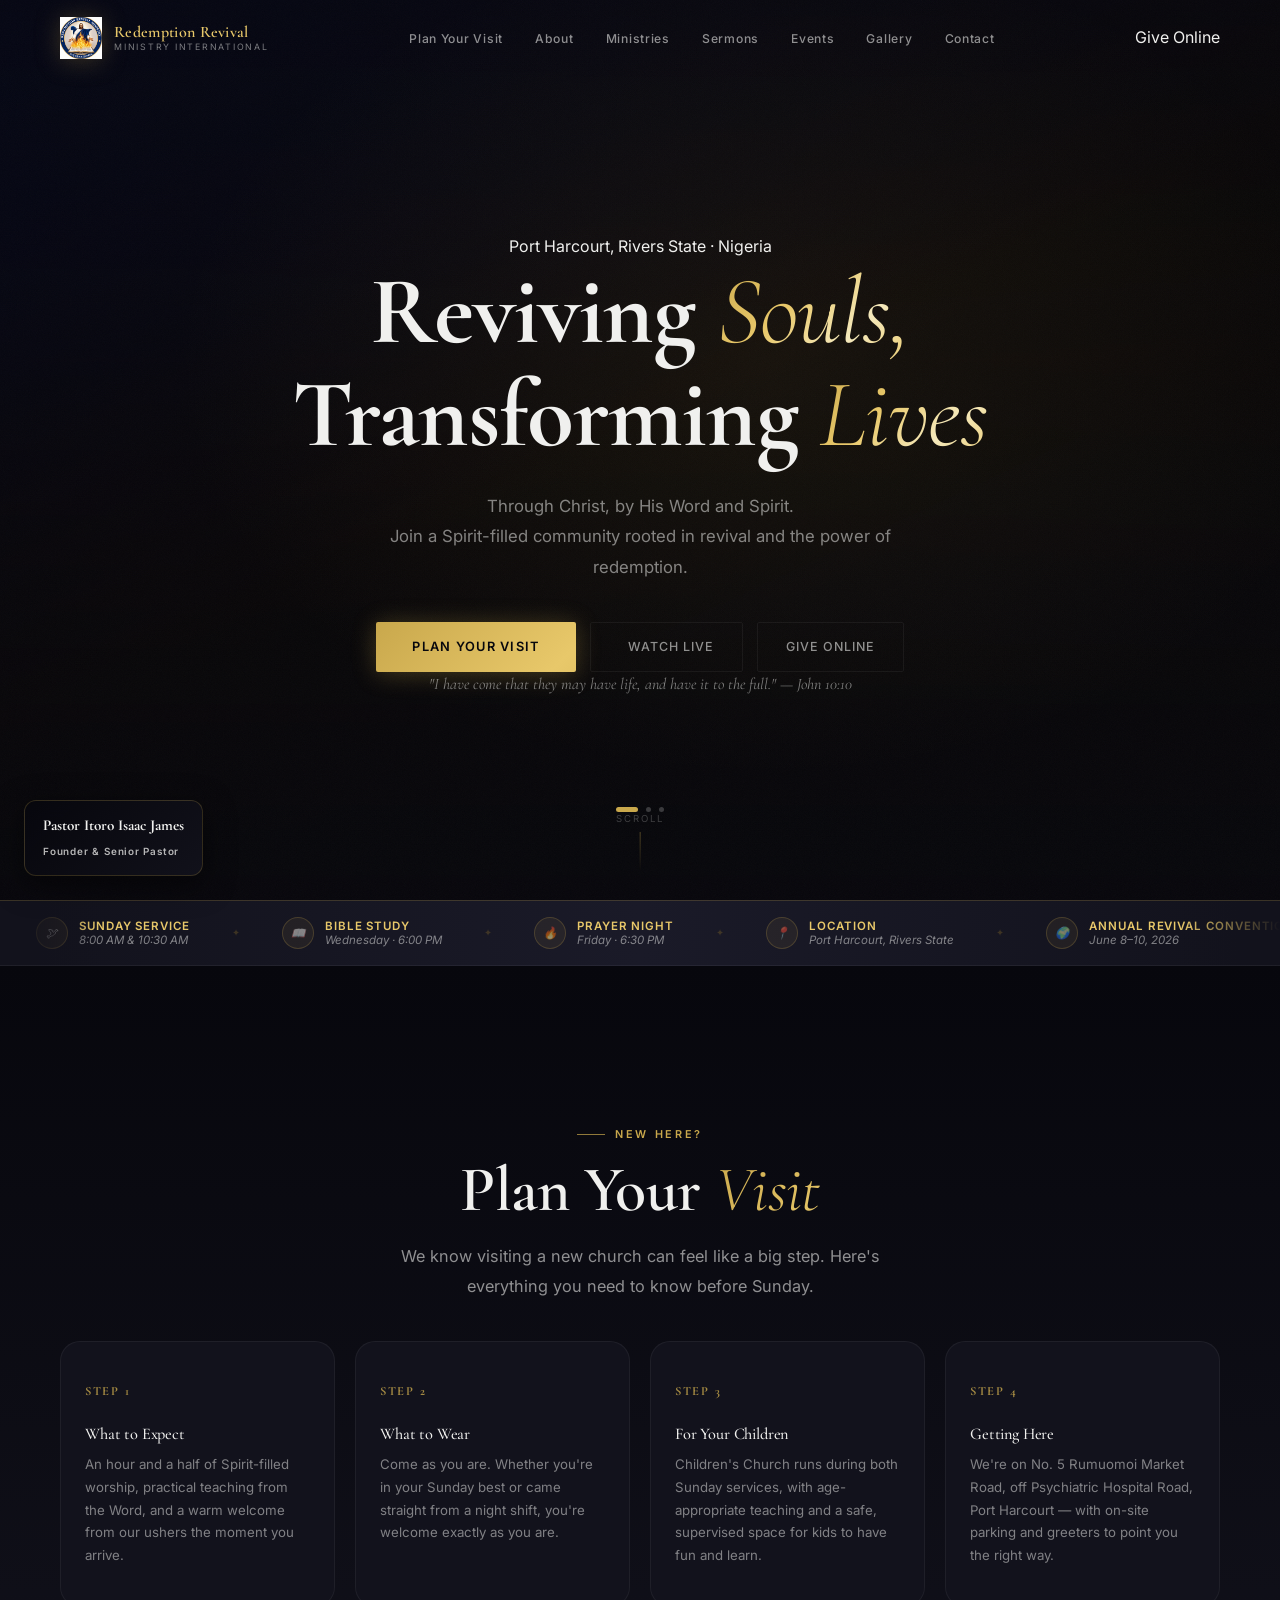
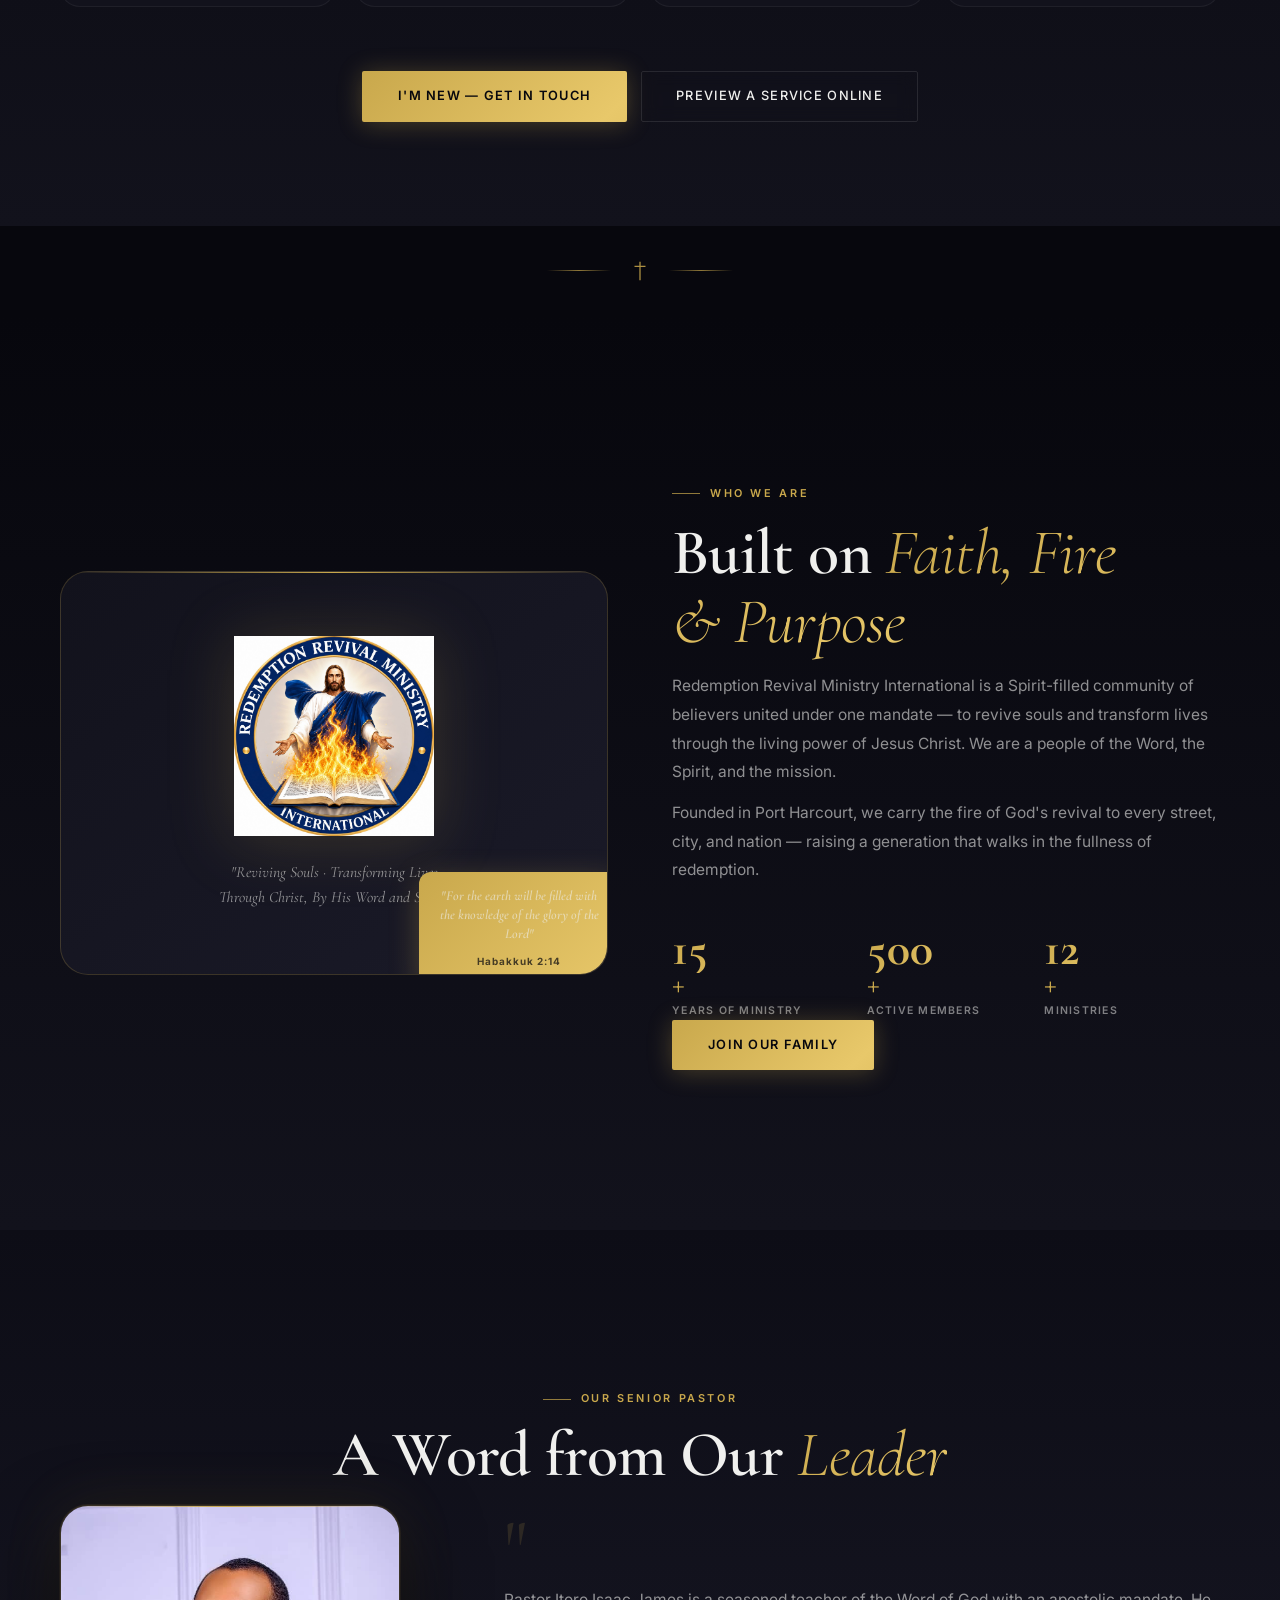
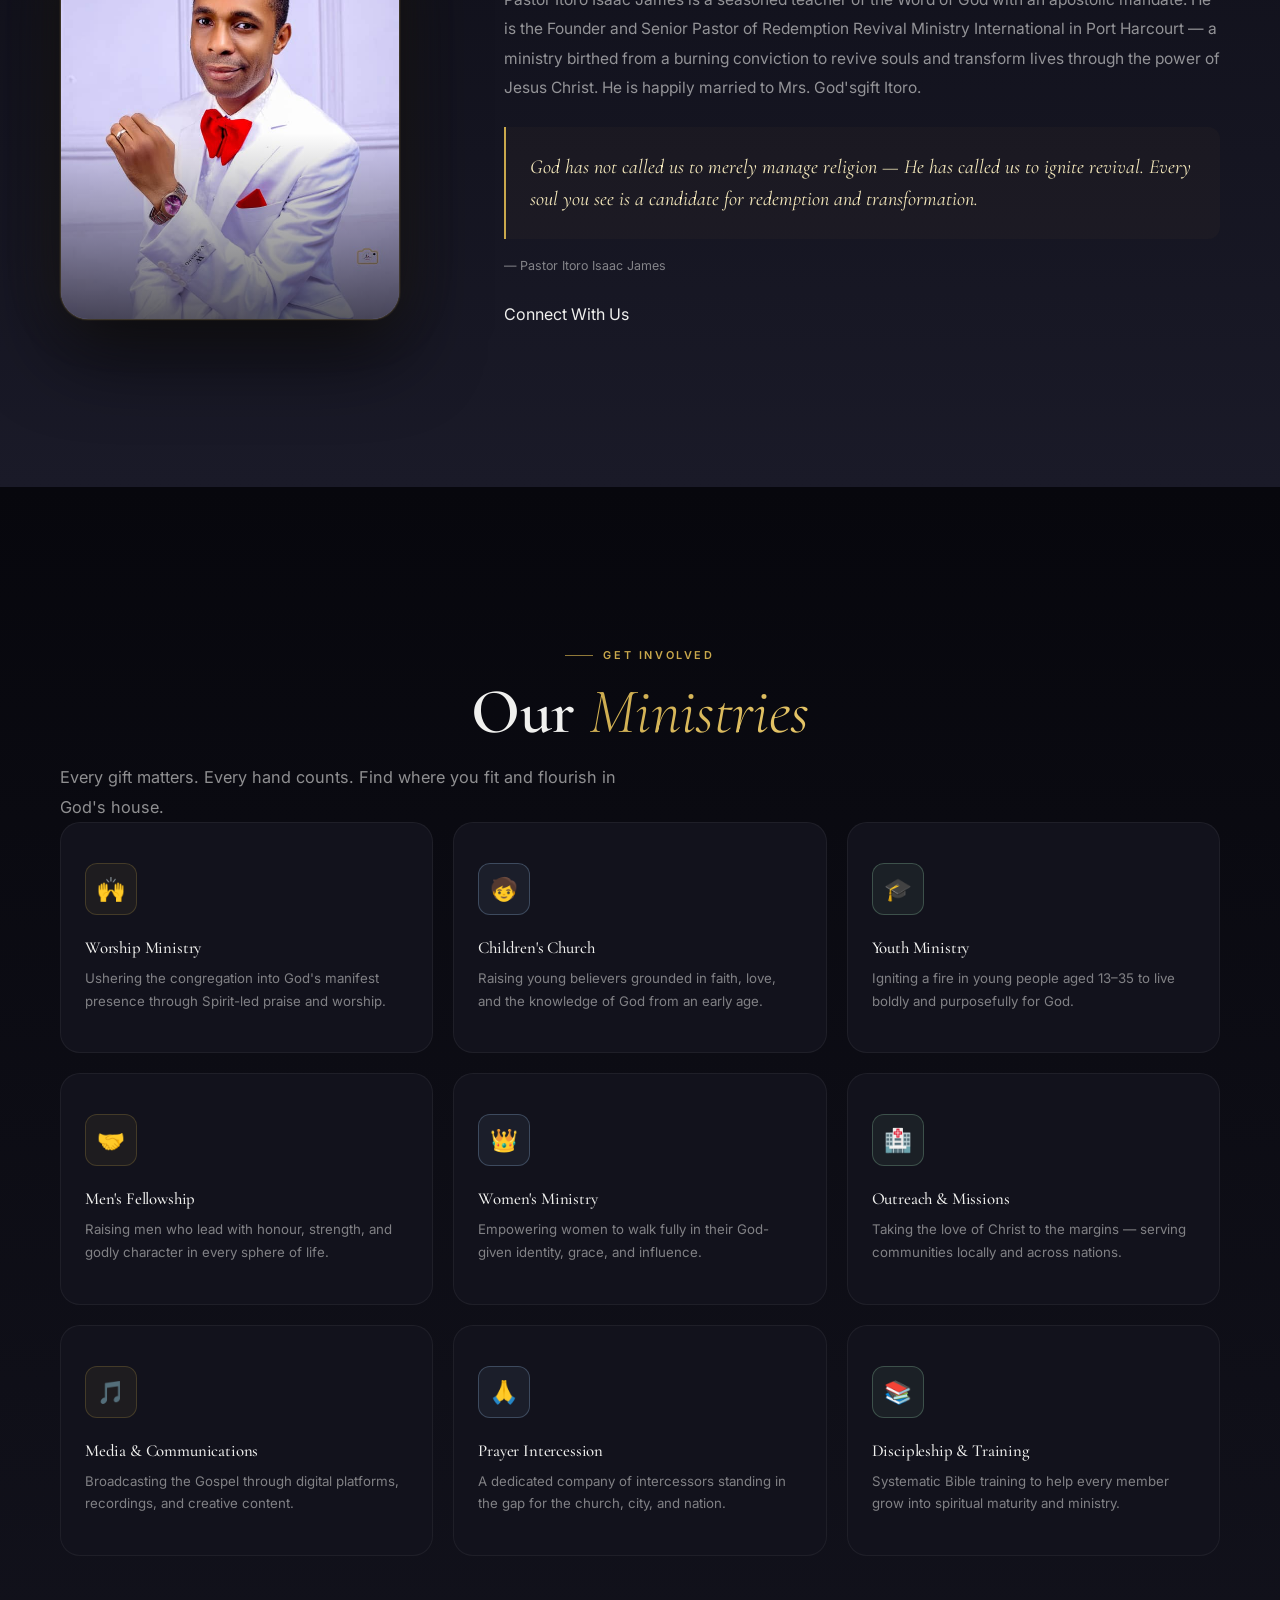
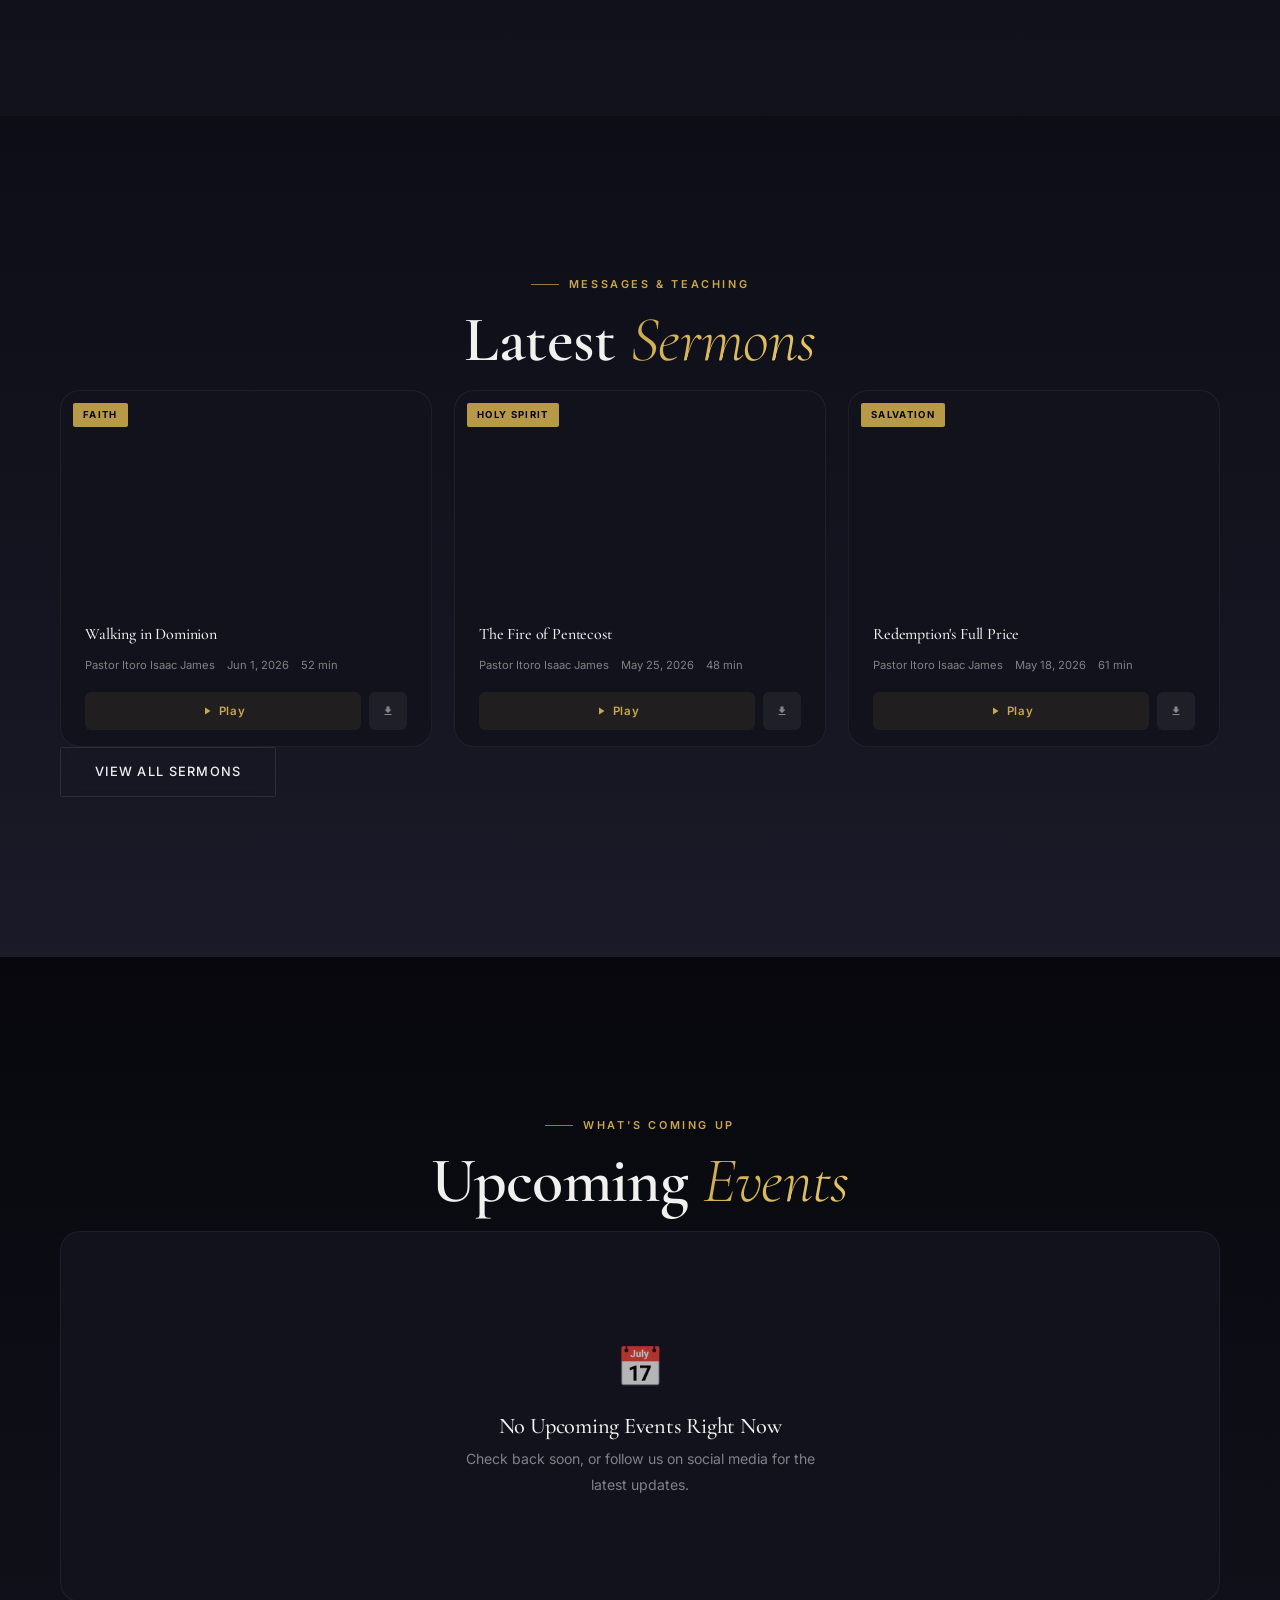
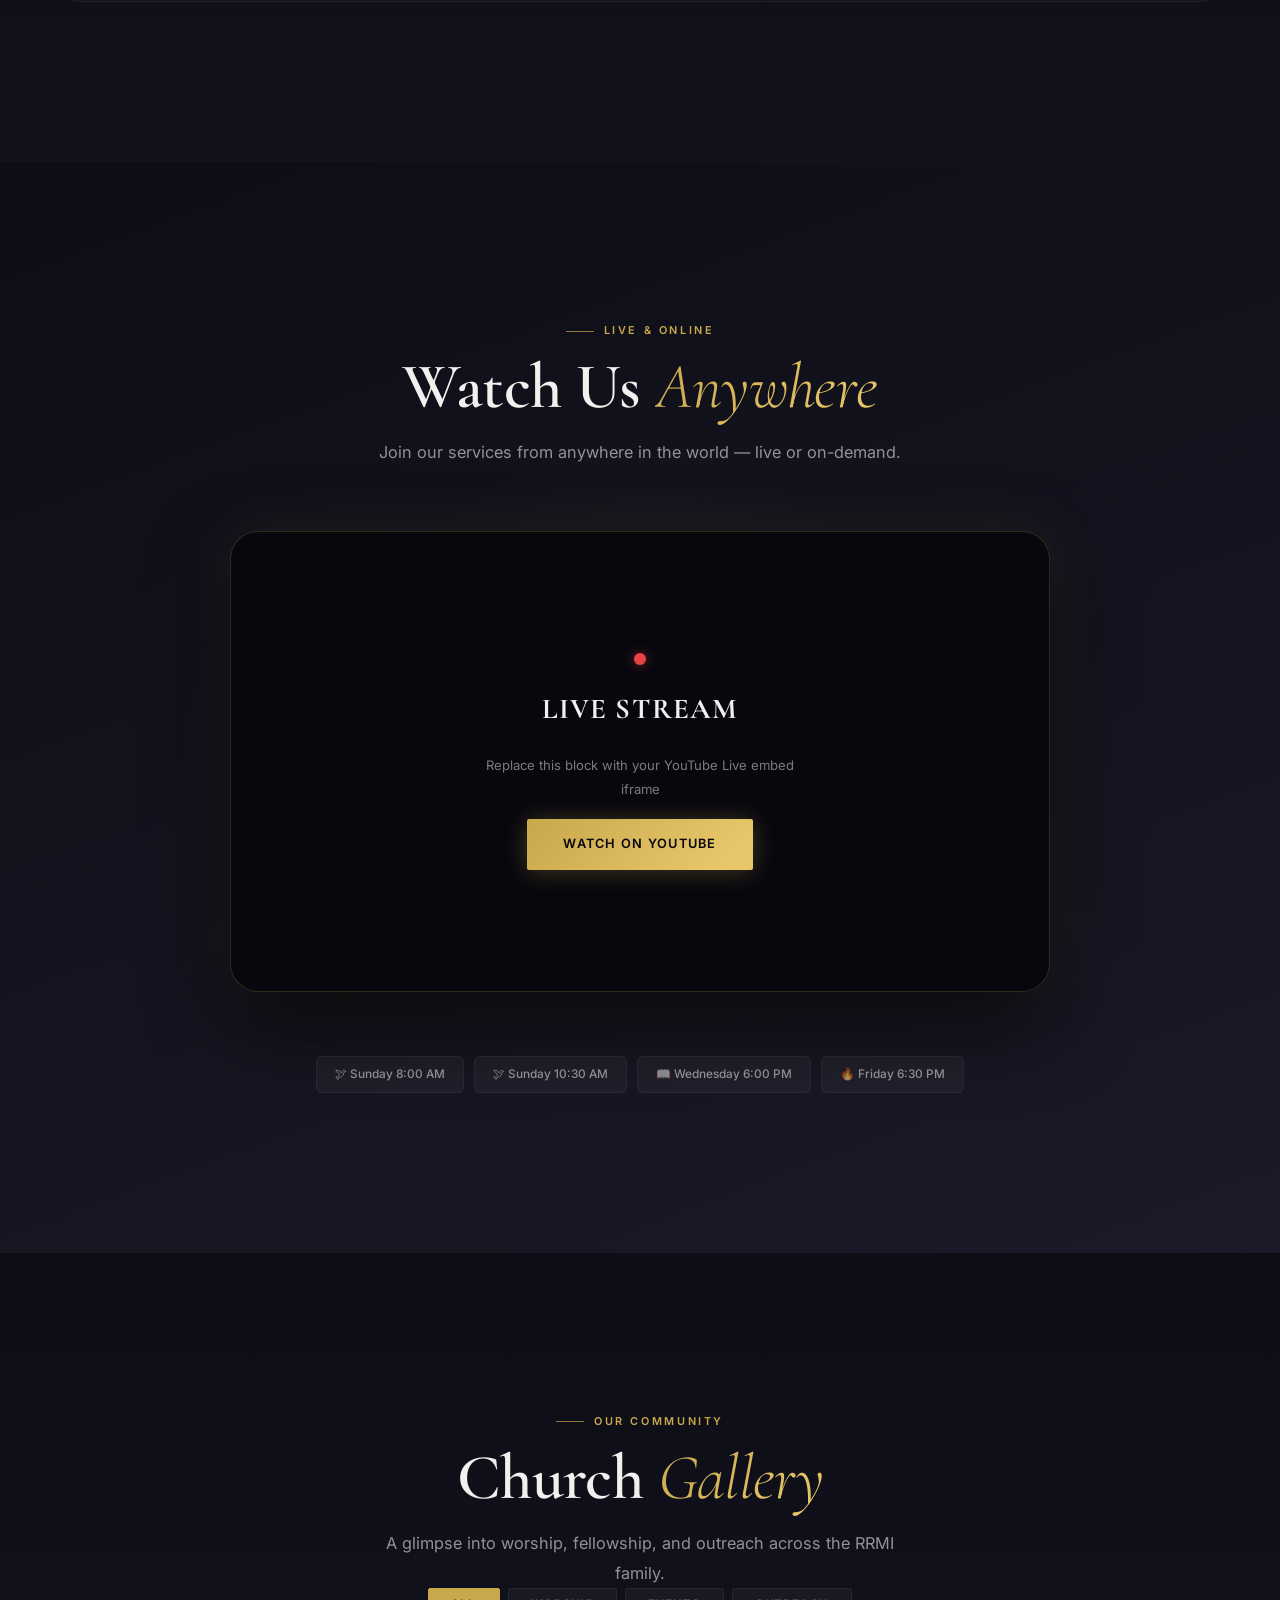
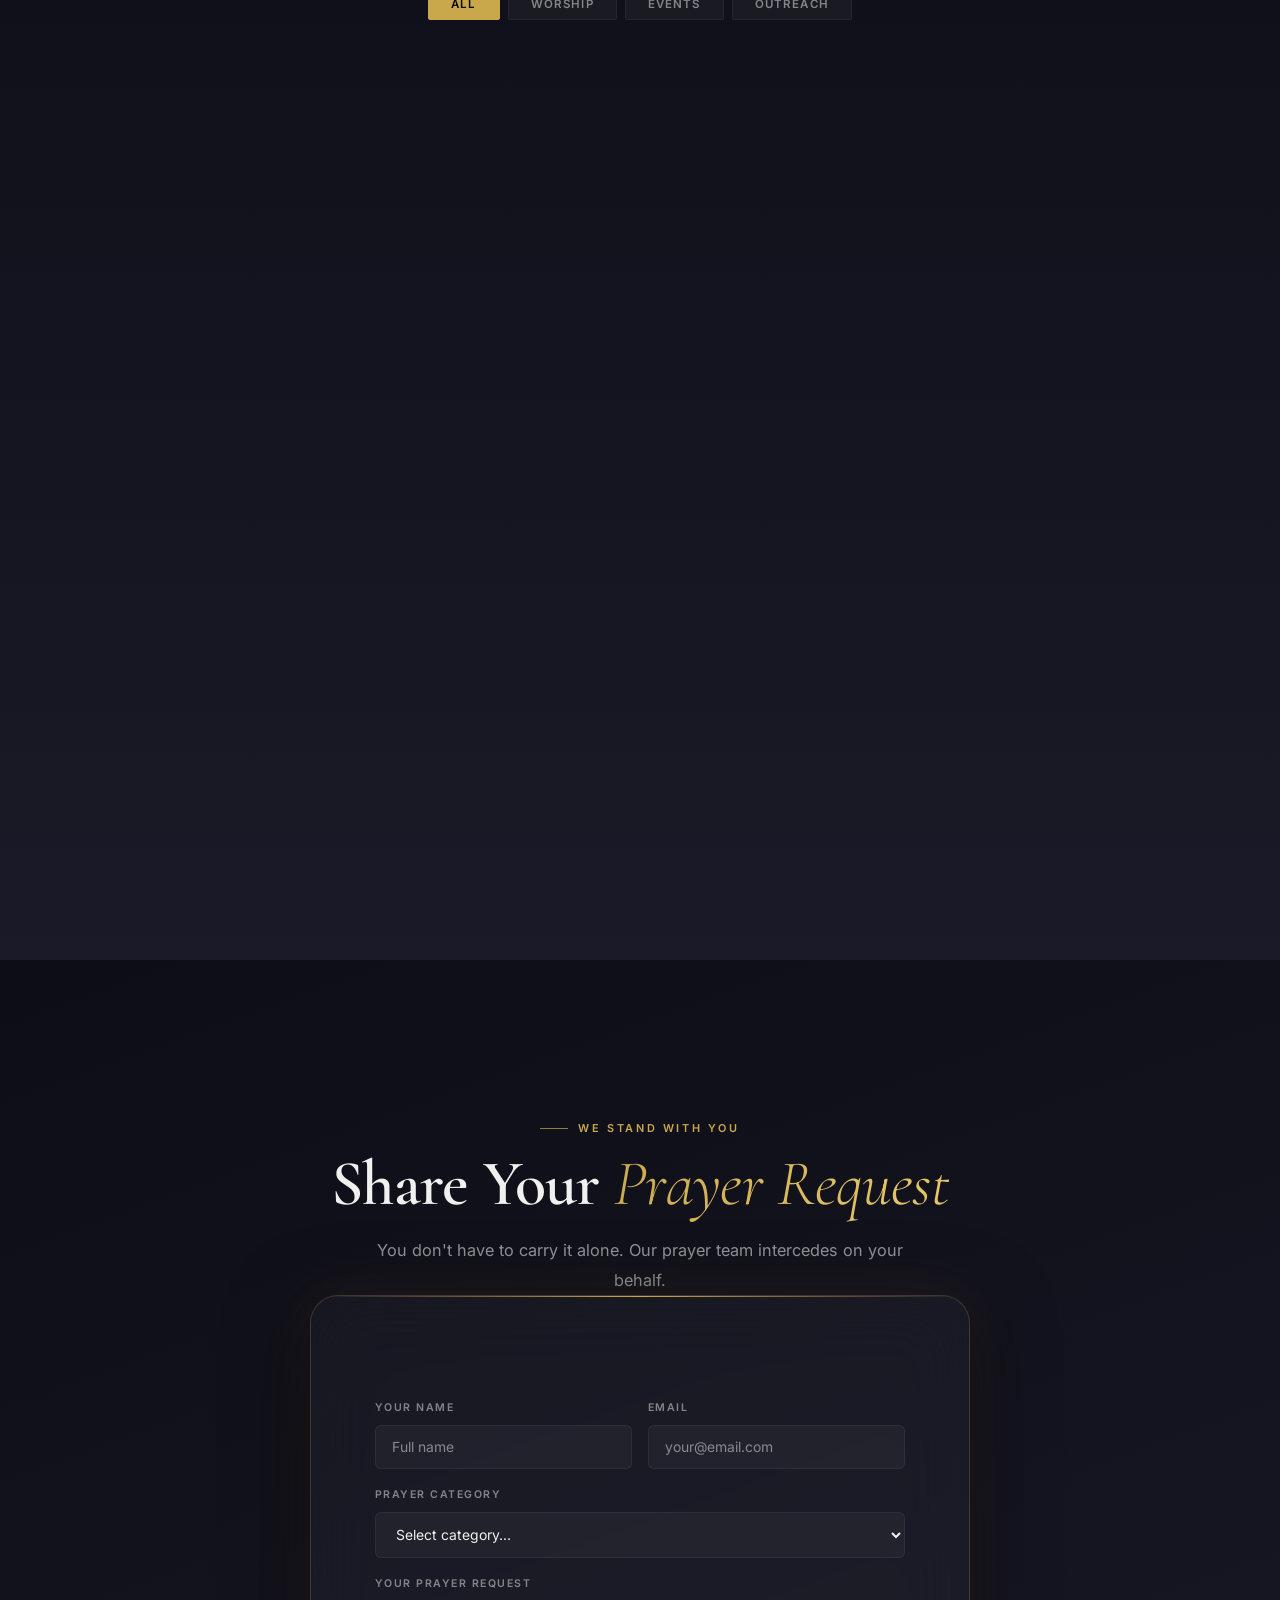
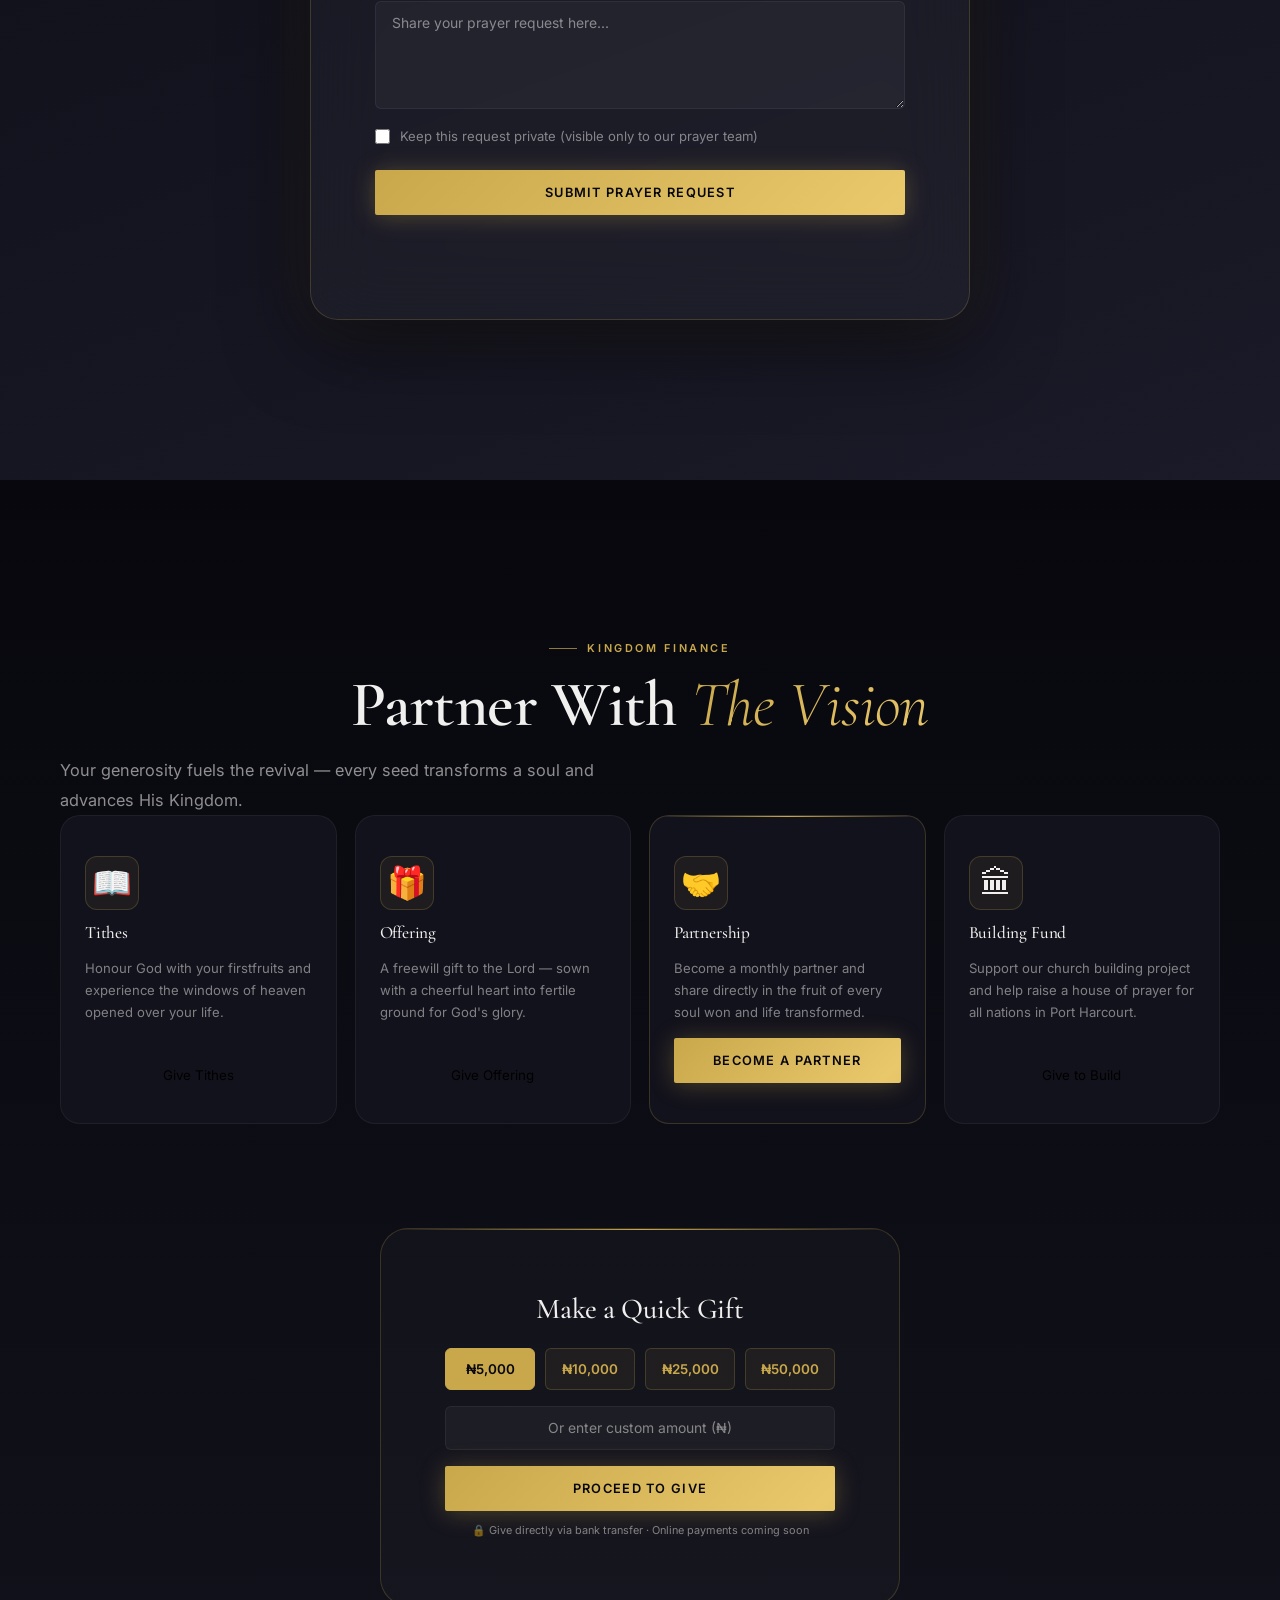
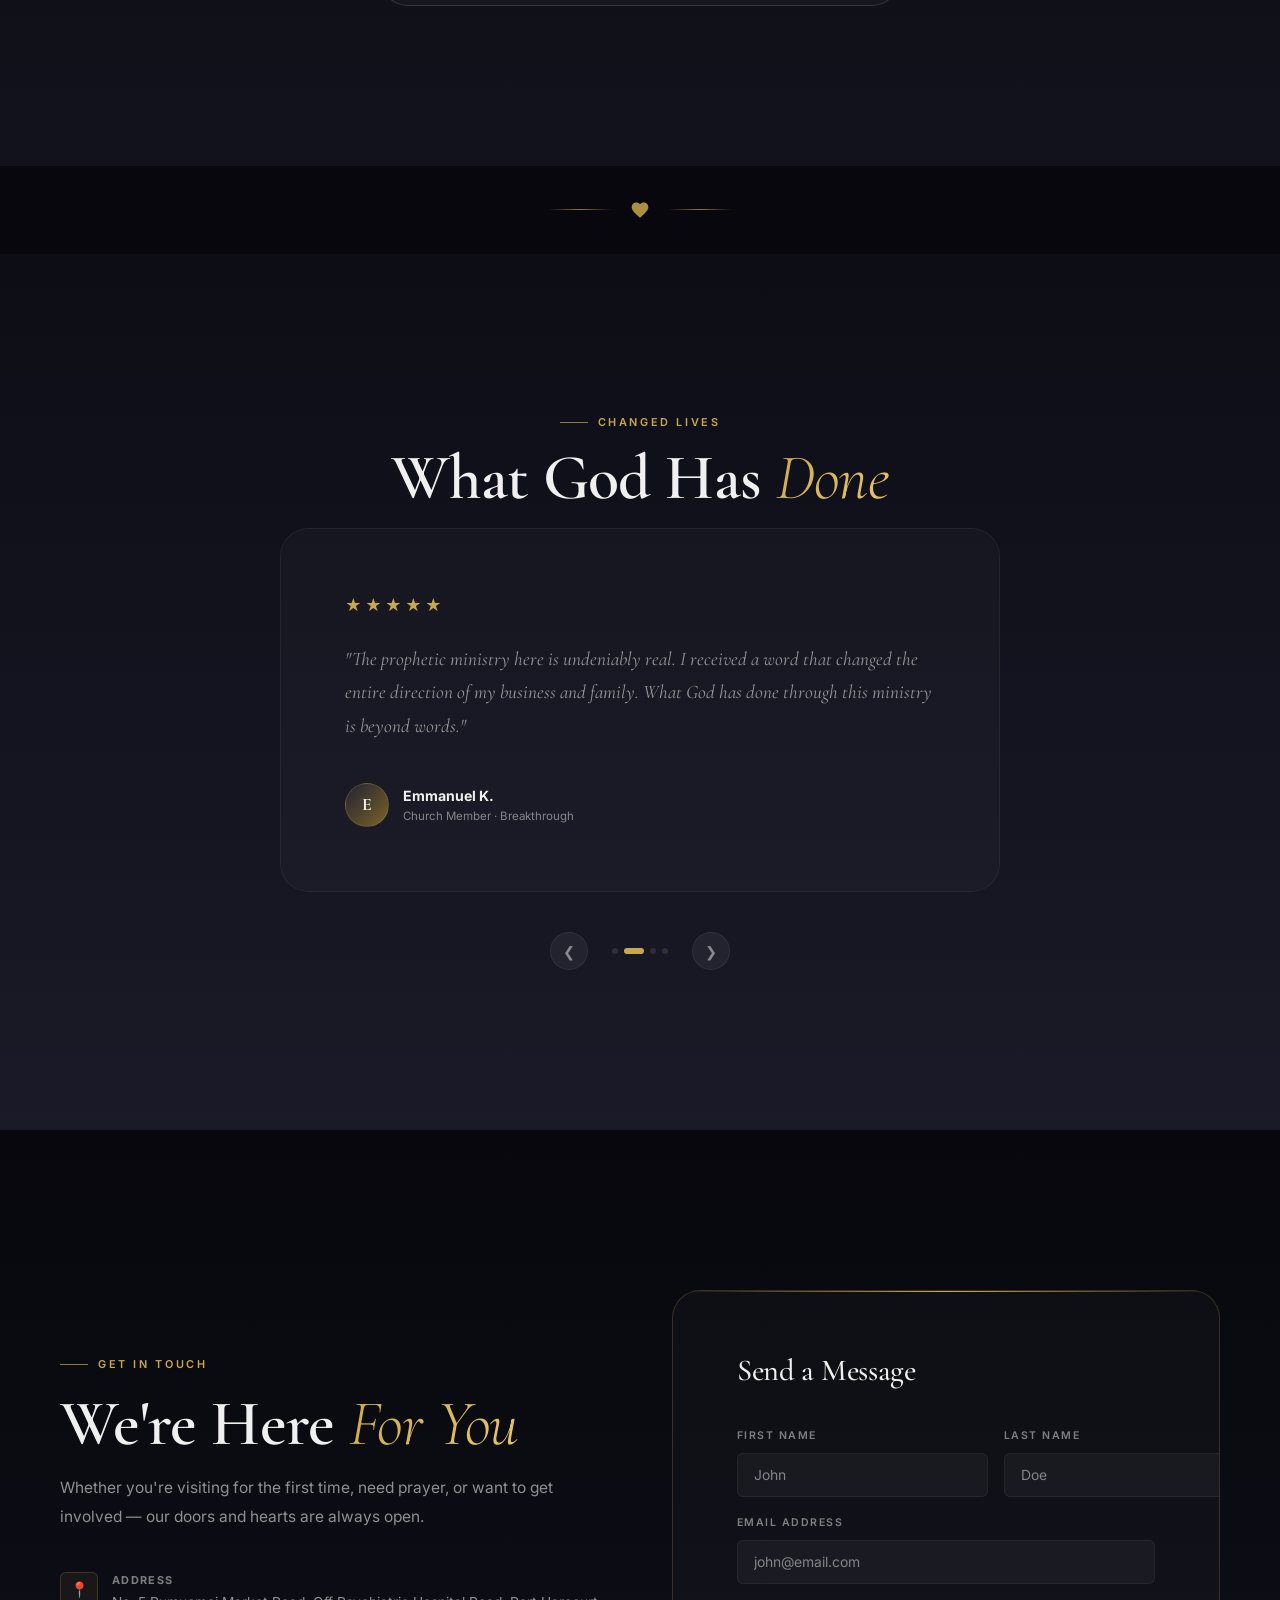
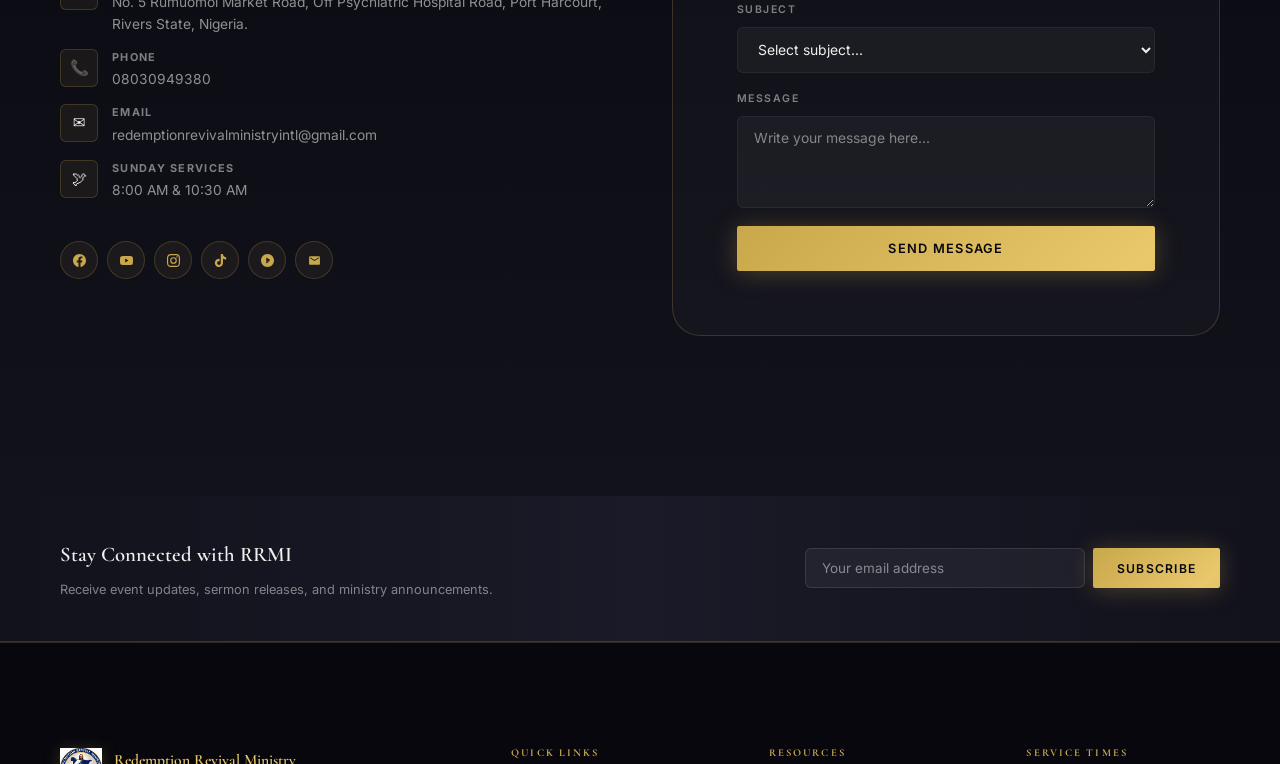
==== commit c76c7cd4: "Correct typo in pastor bio Update Godgift to God'sgift" ====
--- a/index.html
+++ b/index.html
@@ -248,7 +248,7 @@
       </div>
       <div class="pastor-content">
         <div class="quote-bar">"</div>
-        <p class="pastor-bio">Pastor Itoro Isaac James is a seasoned teacher of the Word of God with an apostolic mandate. He is the Founder and Senior Pastor of Redemption Revival Ministry International in Port Harcourt — a ministry birthed from a burning conviction to revive souls and transform lives through the power of Jesus Christ. He is happily married to Mrs. Godgift Itoro.</p>
+        <p class="pastor-bio">Pastor Itoro Isaac James is a seasoned teacher of the Word of God with an apostolic mandate. He is the Founder and Senior Pastor of Redemption Revival Ministry International in Port Harcourt — a ministry birthed from a burning conviction to revive souls and transform lives through the power of Jesus Christ. He is happily married to Mrs. God'sgift Itoro.</p>
         <blockquote class="pastor-quote">God has not called us to merely manage religion — He has called us to ignite revival. Every soul you see is a candidate for redemption and transformation.</blockquote>
         <p class="pastor-attribution">— Pastor Itoro Isaac James</p>
         <a href="#contact" class="btn-outline-gold mt-2">Connect With Us</a>
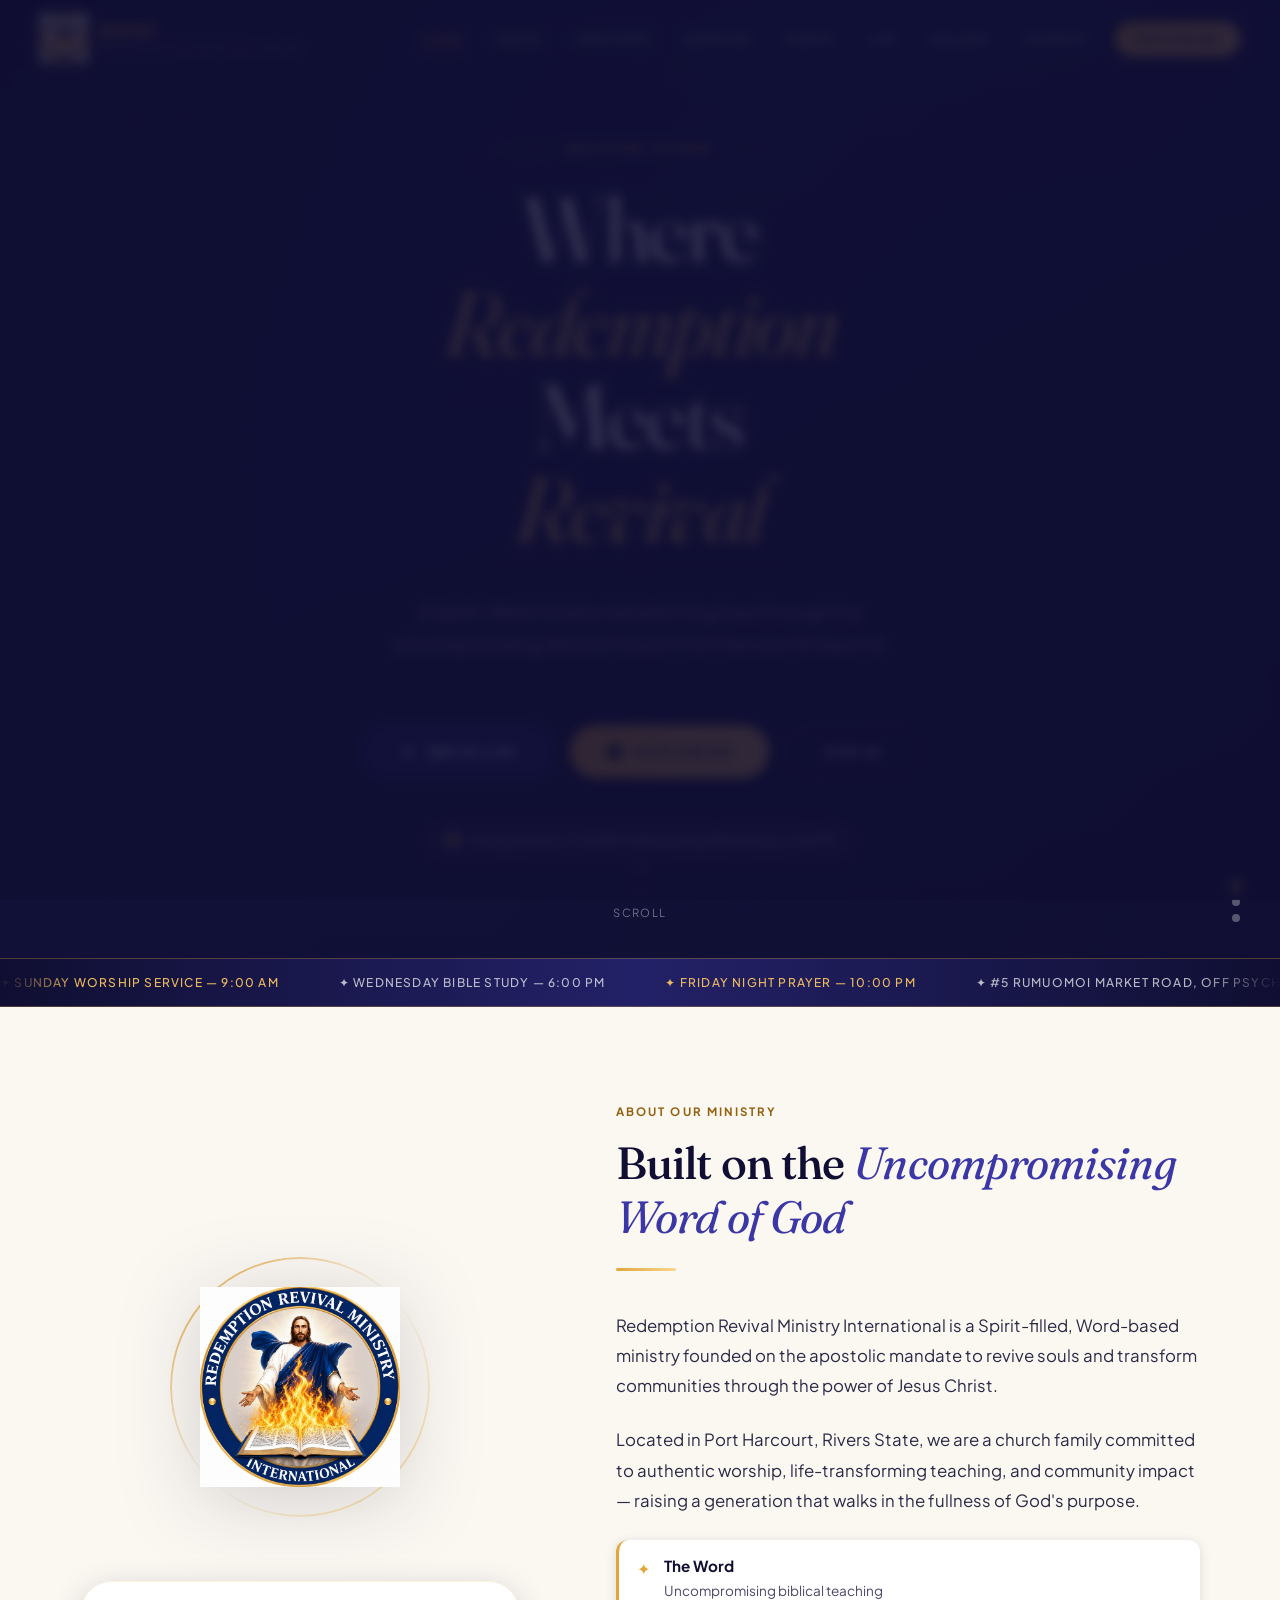
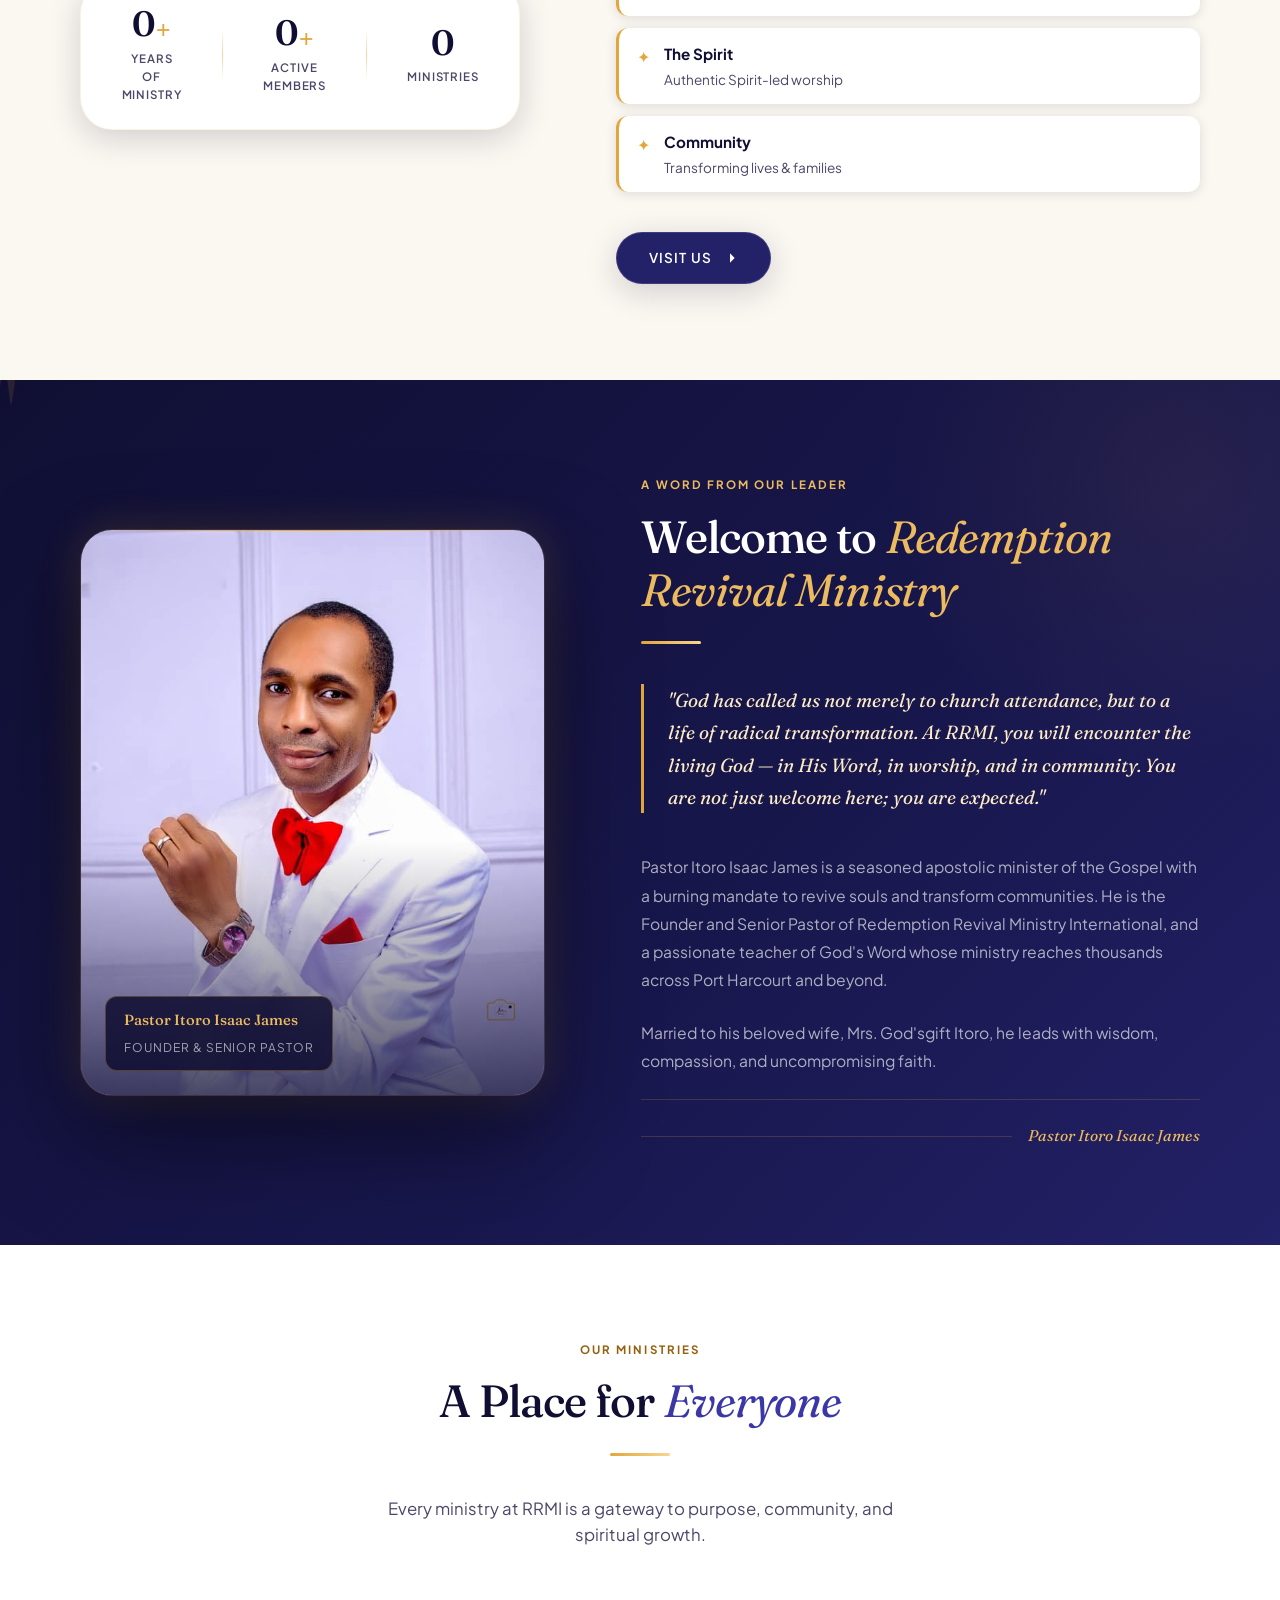
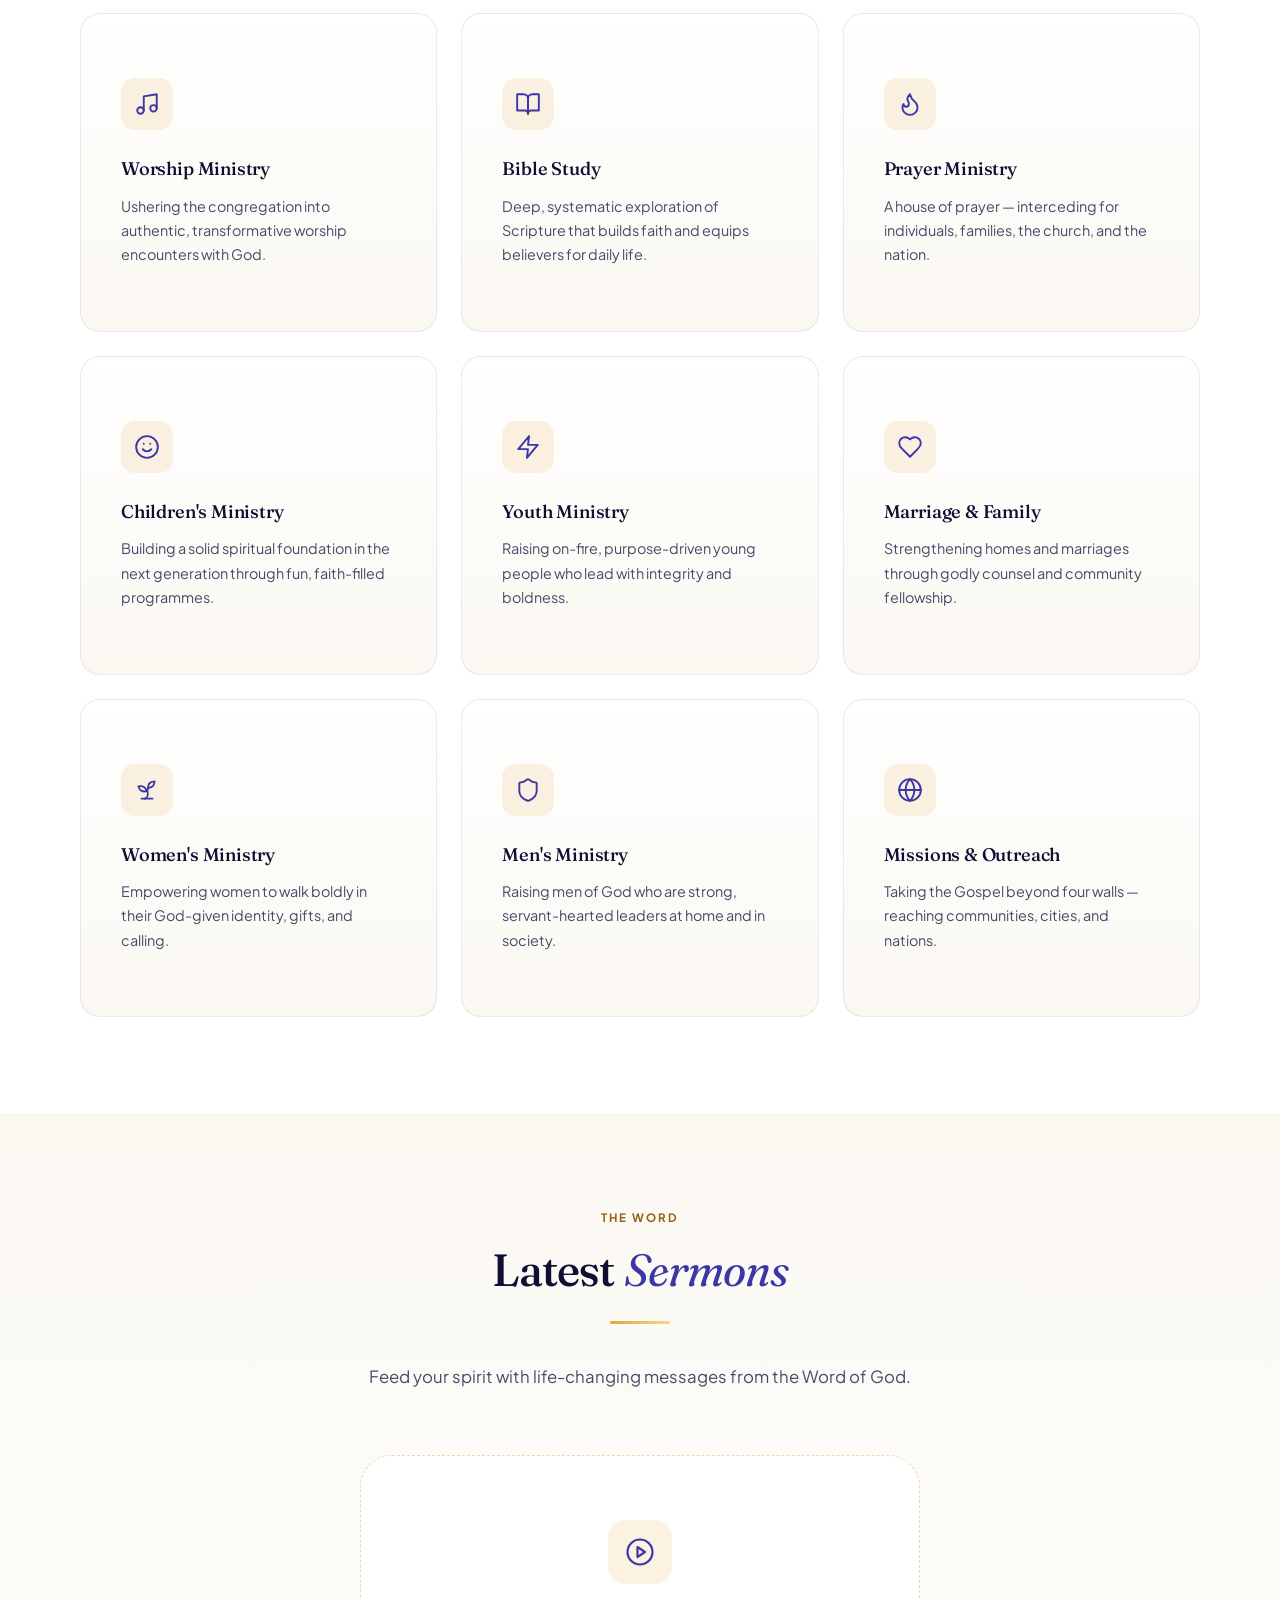
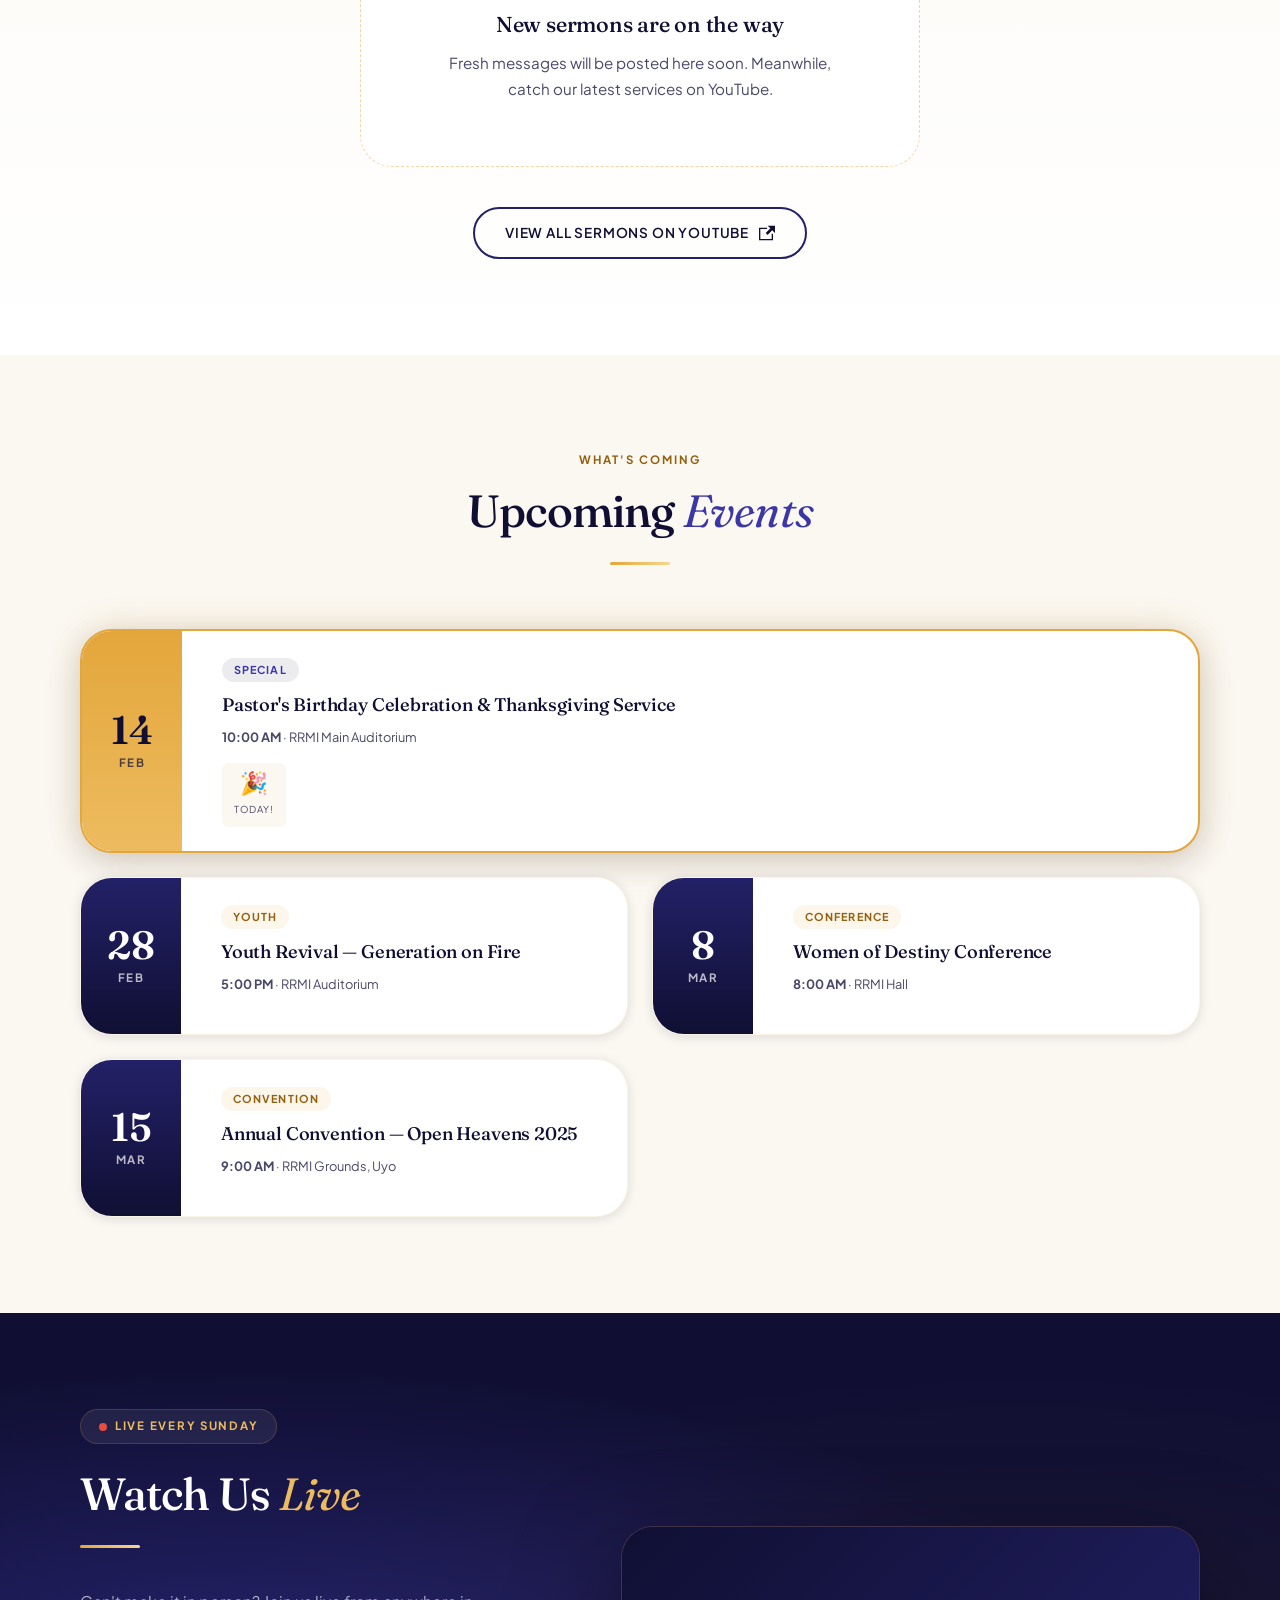
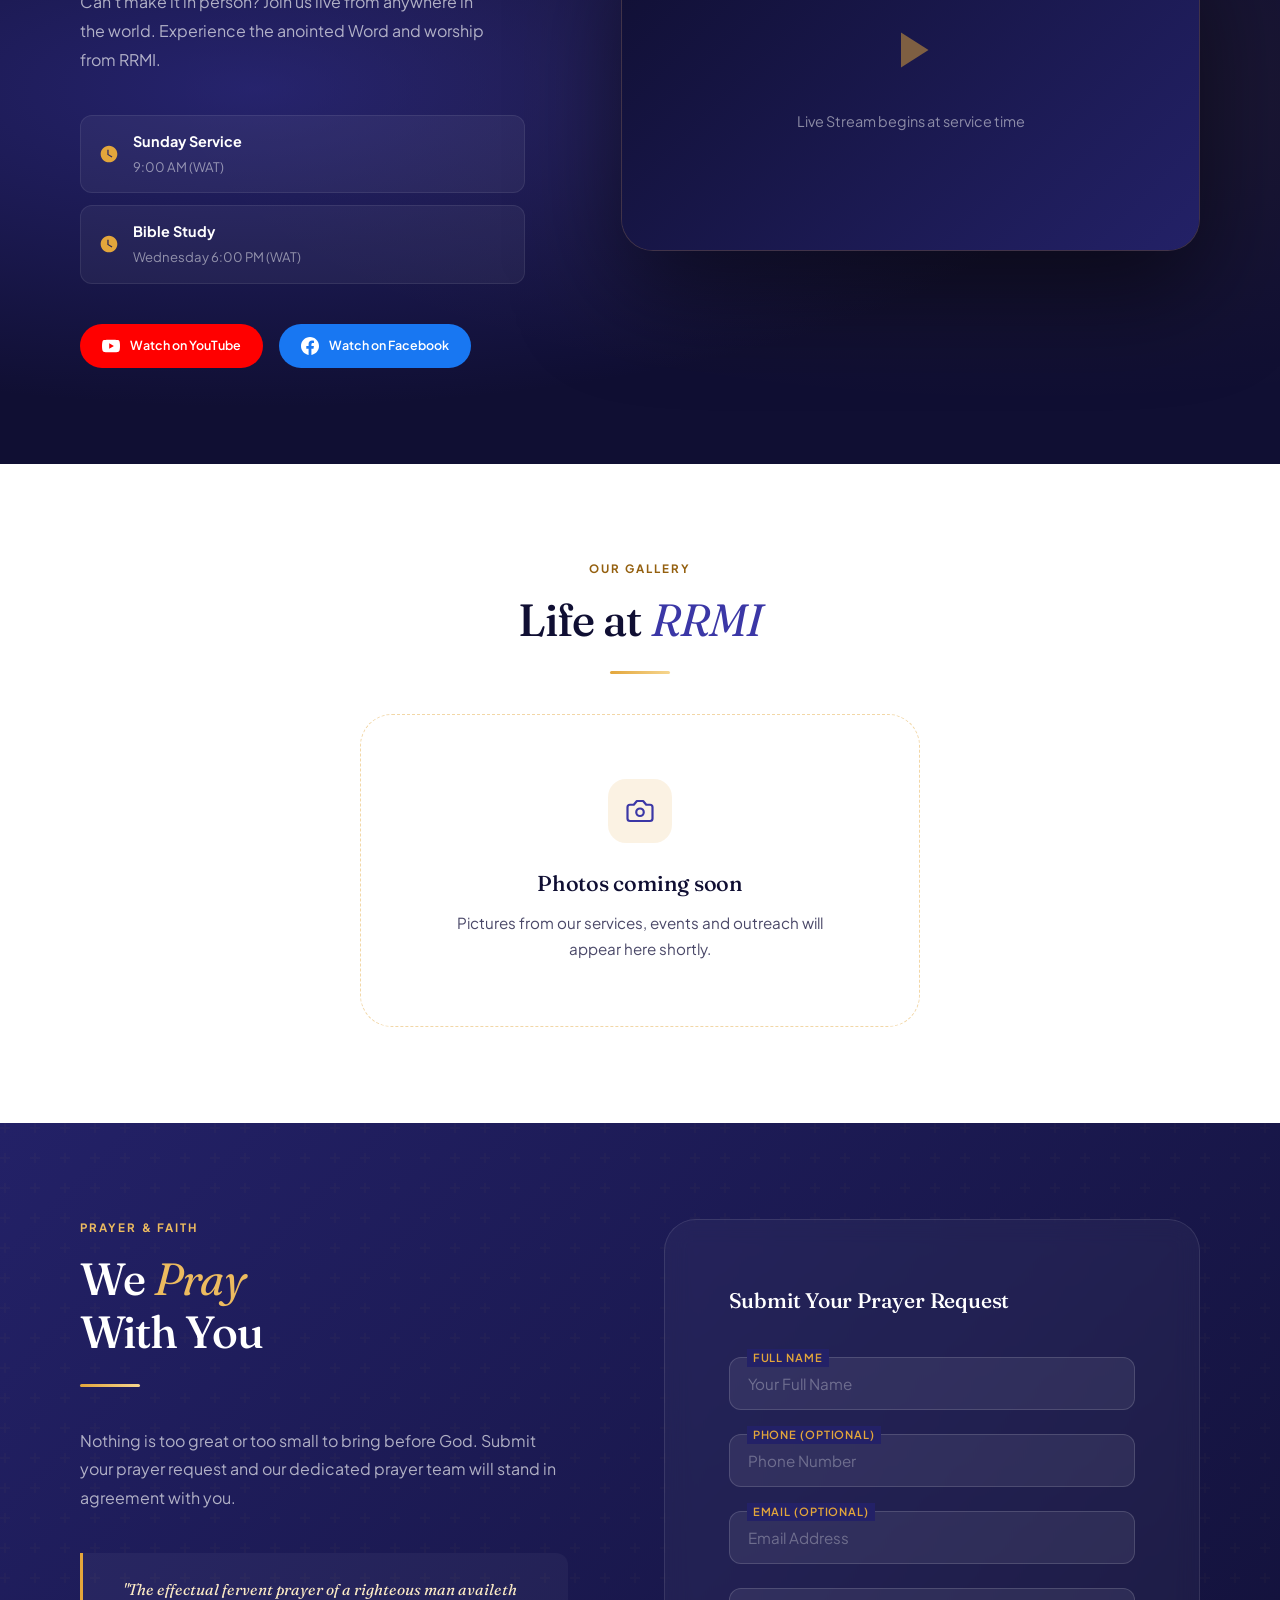
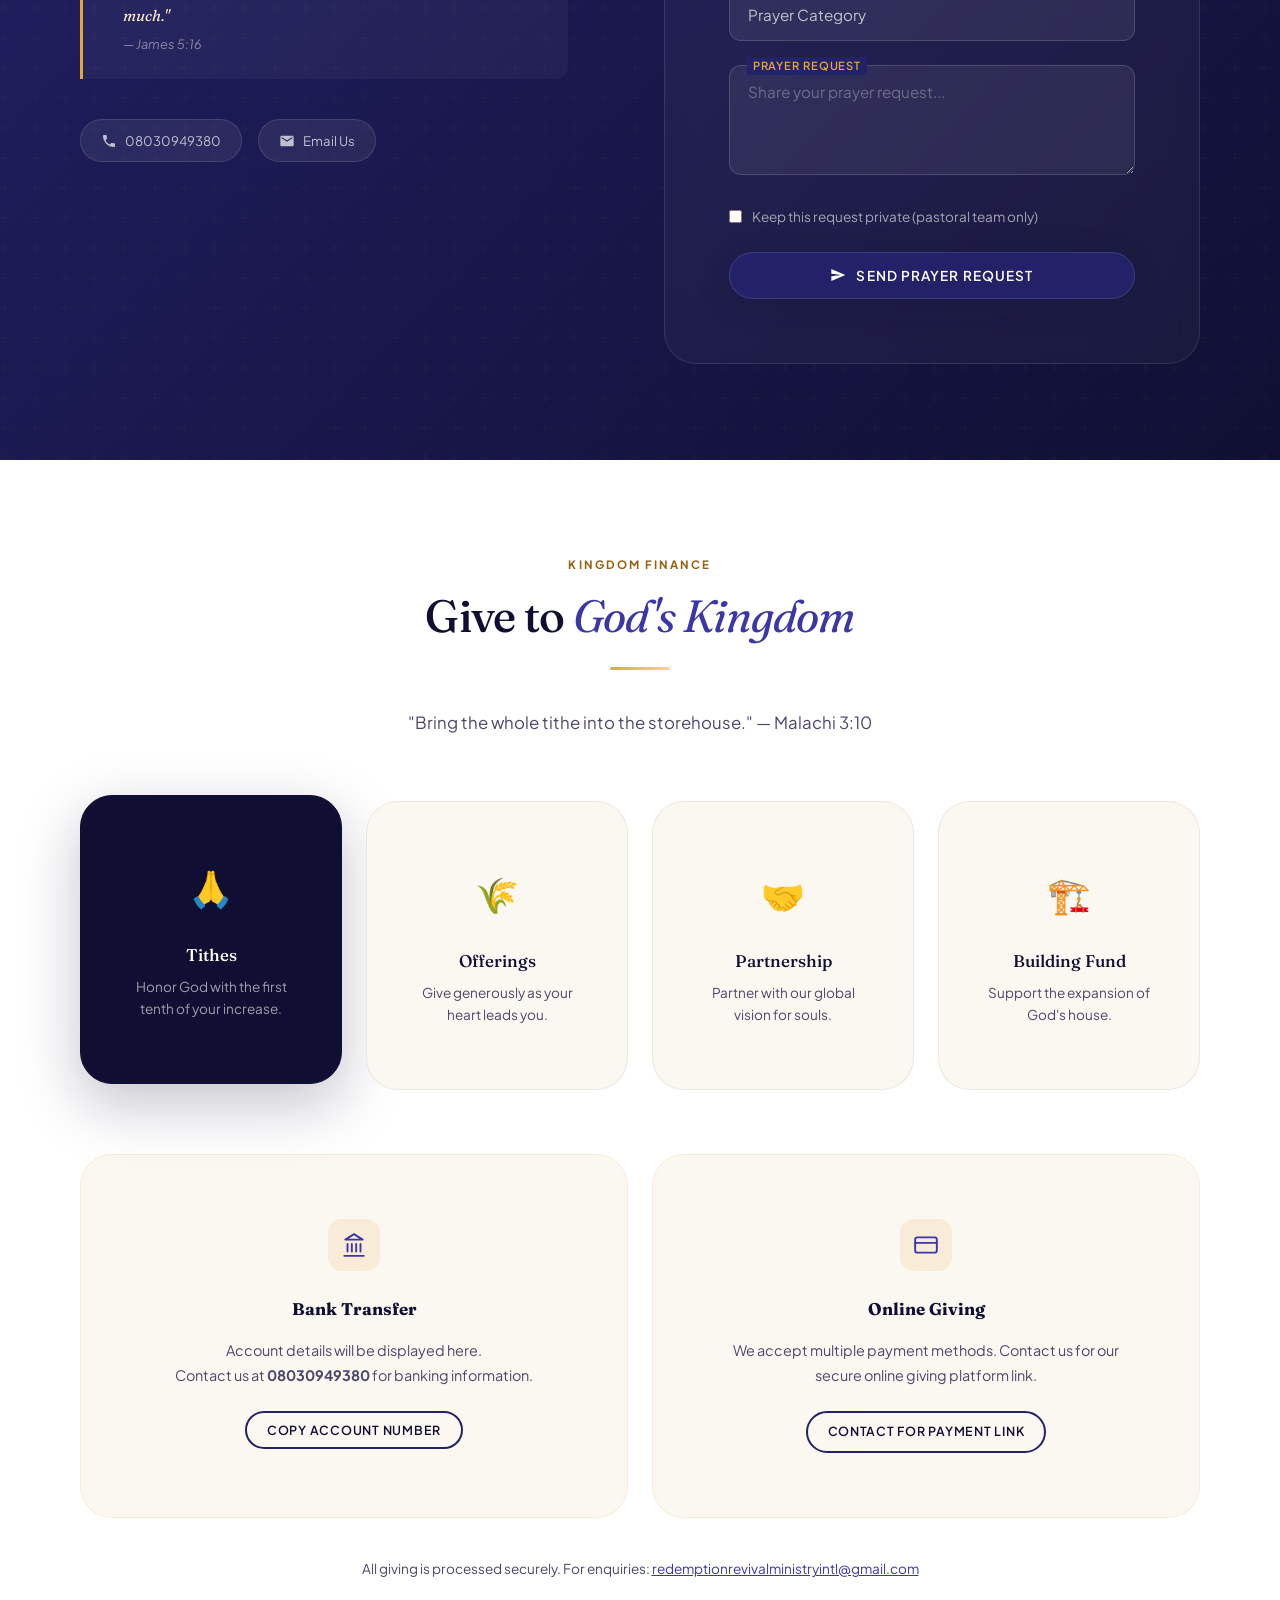
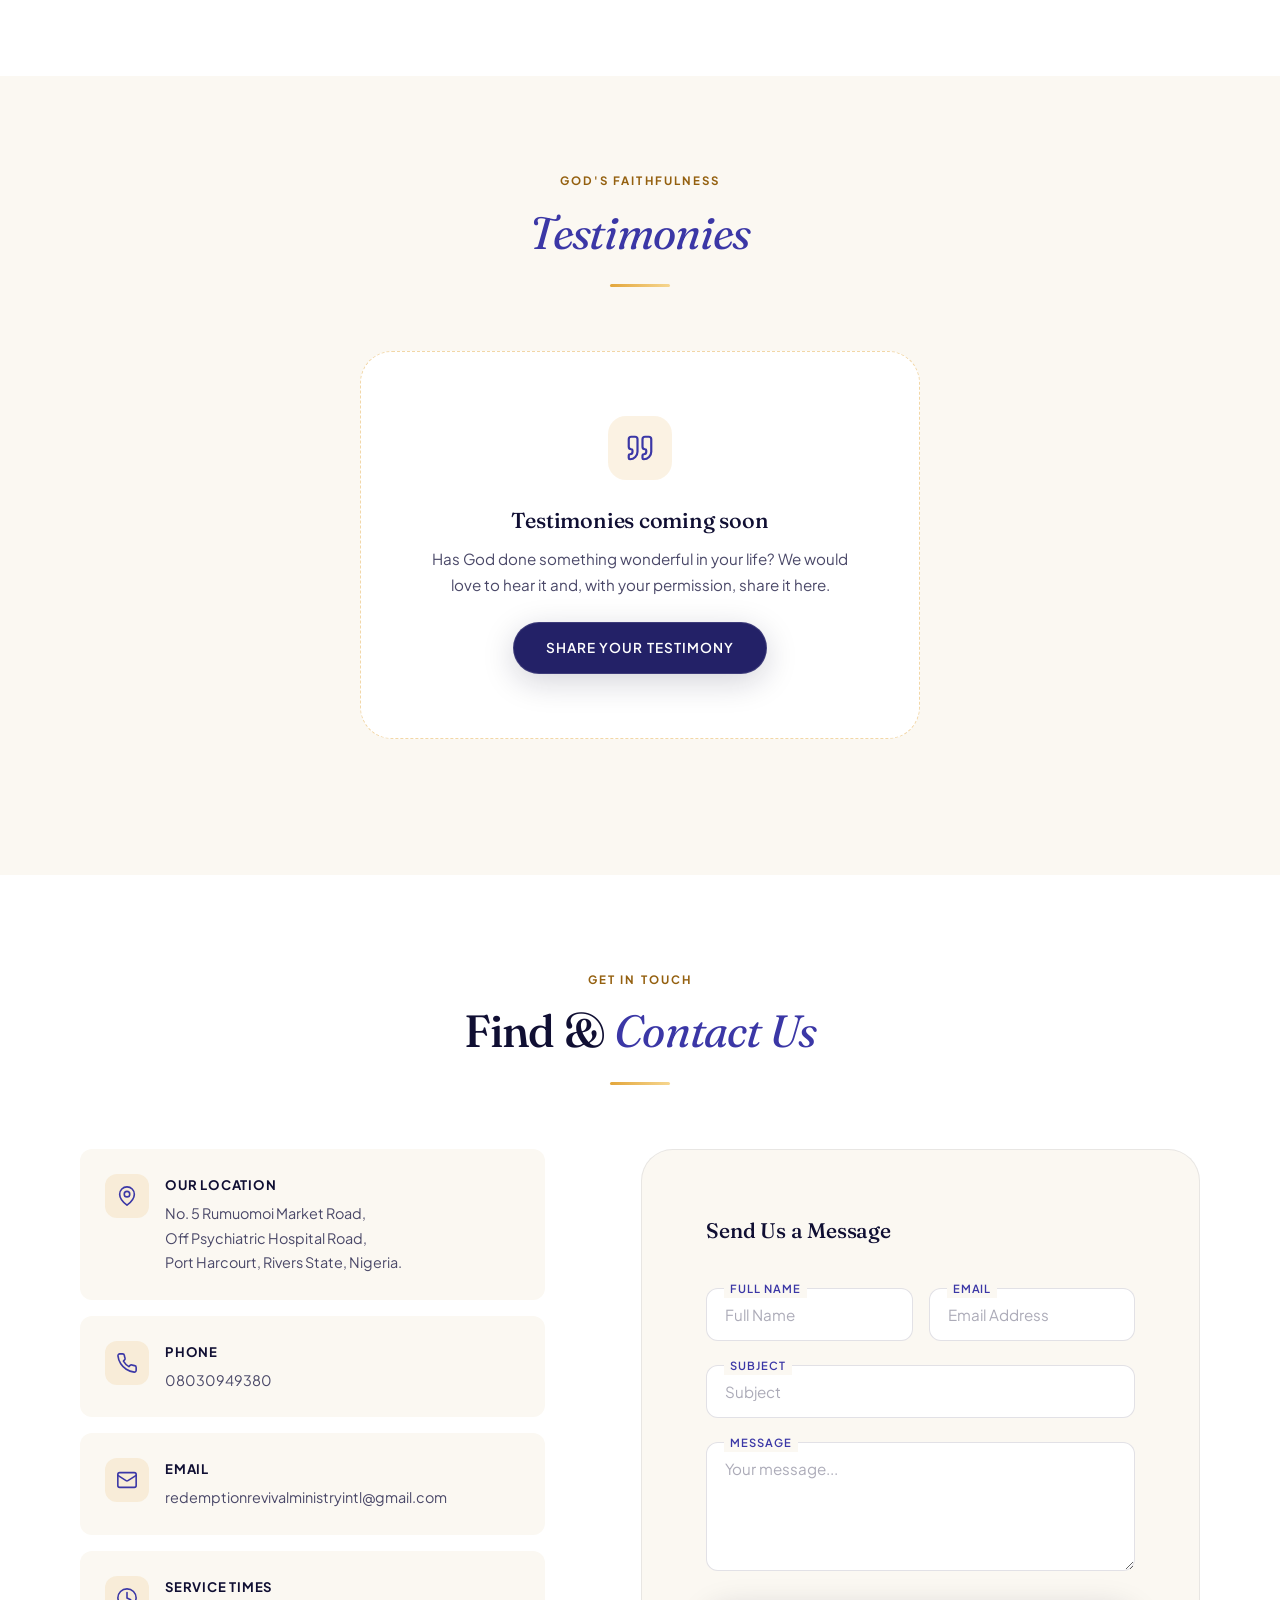
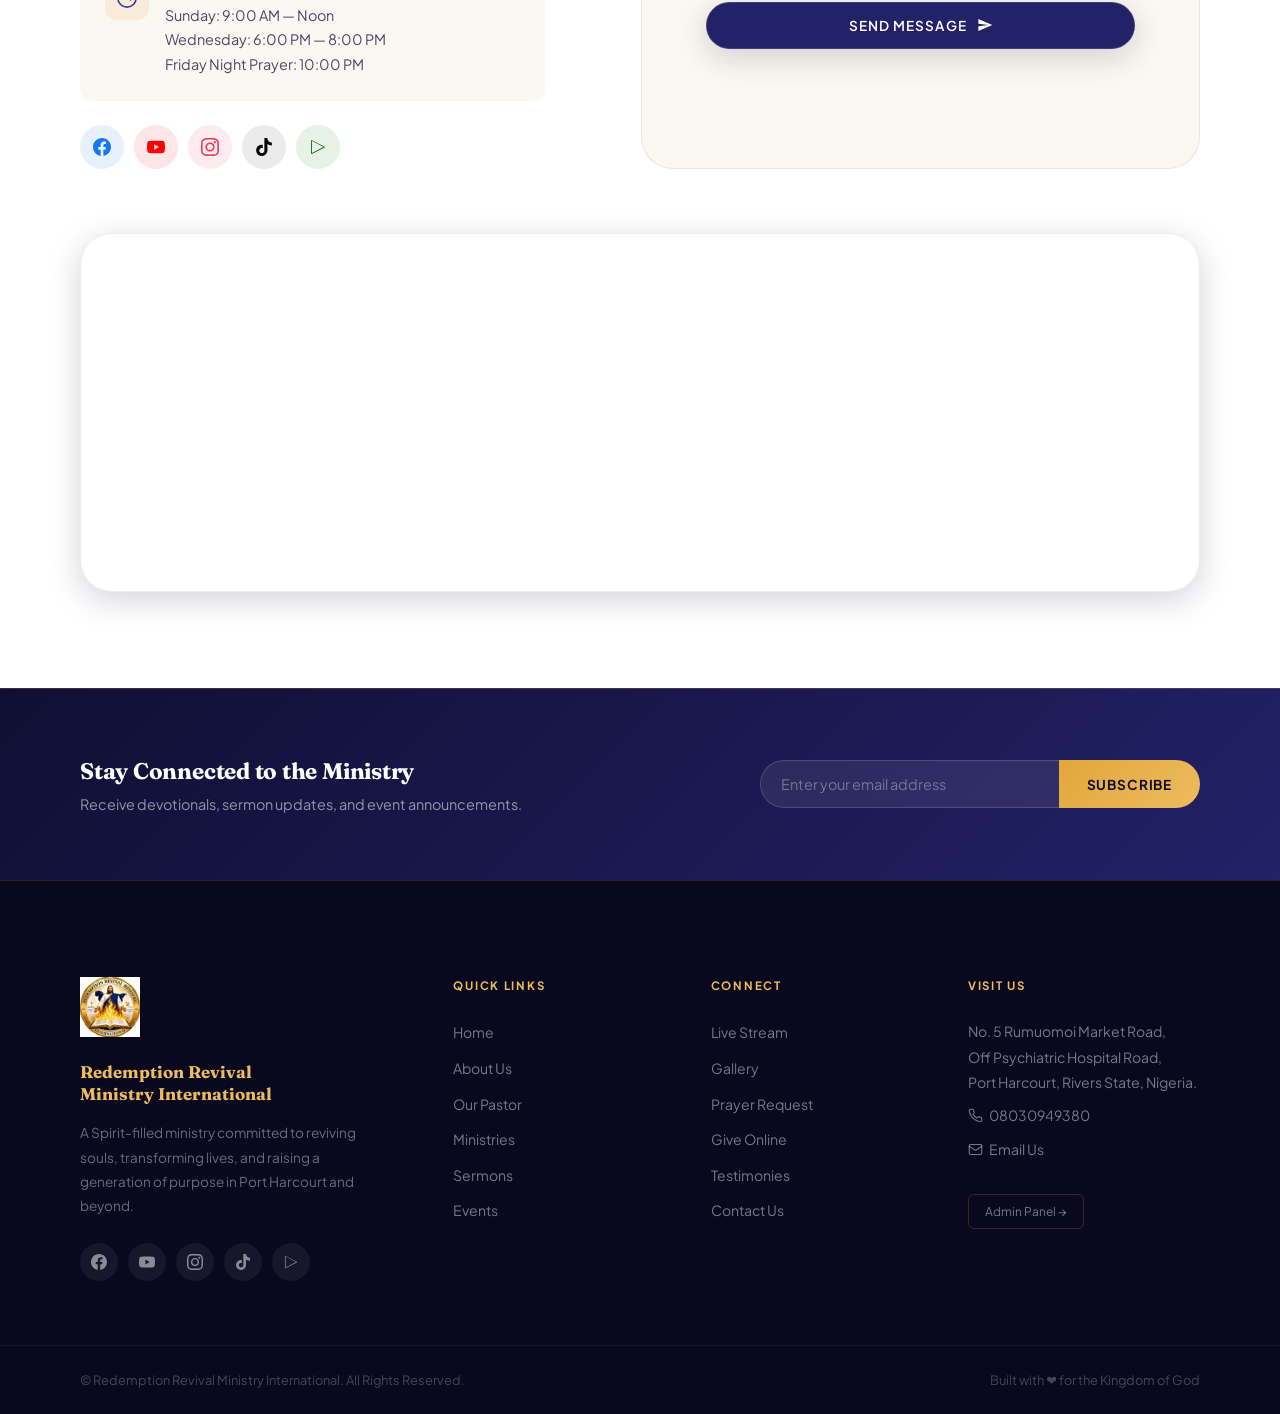
==== commit 3e562484: "RRMI website v7.1: redesign and clear Sermons, Gallery, Testimonies - New visual design: Covenant In" ====
--- a/index.html
+++ b/index.html
@@ -3,717 +3,733 @@
 <head>
 <meta charset="UTF-8">
 <meta name="viewport" content="width=device-width, initial-scale=1.0">
-<meta name="description" content="Redemption Revival Ministry International — Reviving Souls, Transforming Lives through Christ, by His Word and Spirit. No. 5 Rumuomoi Market Road, Off Psychiatric Hospital Road, Port Harcourt, Rivers State, Nigeria..">
+<meta name="description" content="Redemption Revival Ministry International — A Spirit-filled ministry in Port Harcourt, Nigeria. Experience God's presence, power, and purpose.">
+<meta name="keywords" content="RRMI, Redemption Revival Ministry, Port Harcourt church, Pastor Itoro Isaac James, Nigeria church">
 <meta property="og:title" content="Redemption Revival Ministry International">
-<meta property="og:description" content="Reviving Souls · Transforming Lives — Through Christ, By His Word and Spirit.">
+<meta property="og:description" content="A Spirit-filled ministry built on the Word of God — transforming lives in Port Harcourt and beyond.">
 <meta property="og:type" content="website">
-<meta name="theme-color" content="#04091E">
+<meta name="theme-color" content="#100F33">
 <title>Redemption Revival Ministry International</title>
-<link rel="icon" href="assets/images/logo.png" type="image/png">
-<link rel="apple-touch-icon" href="assets/images/logo.png">
-<meta property="og:image" content="assets/images/logo.png">
 <link rel="preconnect" href="https://fonts.googleapis.com">
 <link rel="preconnect" href="https://fonts.gstatic.com" crossorigin>
-<link href="https://fonts.googleapis.com/css2?family=Cormorant+Garamond:ital,wght@0,300;0,400;0,500;0,600;0,700;1,300;1,400;1,600&family=Inter:wght@300;400;500;600;700&display=swap" rel="stylesheet">
+<link href="https://fonts.googleapis.com/css2?family=Fraunces:ital,opsz,wght@0,9..144,300..700;1,9..144,300..700&family=Plus+Jakarta+Sans:wght@300..800&display=swap" rel="stylesheet">
 <link rel="stylesheet" href="style.css">
-<script type="application/ld+json">
-{
-  "@context":"https://schema.org",
-  "@type":"Church",
-  "name":"Redemption Revival Ministry International",
-  "alternateName":"RRMI",
-  "description":"Reviving Souls, Transforming Lives — Through Christ, By His Word and Spirit.",
-  "url":"https://www.rrmi.org",
-  "telephone":"+2348030949380",
-  "address":{
-    "@type":"PostalAddress",
-    "streetAddress":"No. 5 Rumuomoi Market Road, Off Psychiatric Hospital Road",
-    "addressLocality":"Port Harcourt",
-    "addressRegion":"Rivers State",
-    "postalCode":"500001",
-    "addressCountry":"NG"
-  },
-  "geo":{"@type":"GeoCoordinates","latitude":"4.8156","longitude":"7.0498"},
-  "openingHours":["Su 08:00-13:00","We 18:00-20:00","Fr 18:30-21:00"],
-  "sameAs":[]
-}
-</script>
 </head>
 <body>
-<a href="#main" class="skip-link">Skip to content</a>
-
-<!-- MOBILE FLOATING BUTTONS -->
-<div class="mobile-fab">
-  <a href="tel:+2348030949380" class="fab-btn fab-call" aria-label="Call Us">
-    <svg width="20" height="20" viewBox="0 0 24 24" fill="currentColor"><path d="M6.6 10.8c1.4 2.8 3.8 5.1 6.6 6.6l2.2-2.2c.3-.3.7-.4 1-.2 1.1.4 2.3.6 3.6.6.6 0 1 .4 1 1V20c0 .6-.4 1-1 1-9.4 0-17-7.6-17-17 0-.6.4-1 1-1h3.5c.6 0 1 .4 1 1 0 1.3.2 2.5.6 3.6.1.3 0 .7-.2 1l-2.3 2.2z"/></svg>
+
+<!-- ═══════════════════ FLASH EVENT POPUP ═══════════════════ -->
+<div id="flashOverlay" class="flash-overlay" style="display:none">
+  <div class="flash-modal">
+    <button class="flash-close" onclick="closeFlash()" aria-label="Close">×</button>
+    <div class="flash-inner" id="flashInner"></div>
+  </div>
+</div>
+
+<!-- ═══════════════════ NAVBAR ═══════════════════ -->
+<nav class="navbar" id="navbar">
+  <div class="nav-container">
+    <a href="#home" class="nav-logo">
+      <img src="assets/images/logo-gold.png" alt="RRMI Logo" class="logo-img">
+      <div class="logo-text">
+        <span class="logo-name">RRMI</span>
+        <span class="logo-tagline">Redemption Revival Ministry Int'l</span>
+      </div>
+    </a>
+    <ul class="nav-links" id="navLinks">
+      <li><a href="#home" class="nav-link active">Home</a></li>
+      <li><a href="#about" class="nav-link">About</a></li>
+      <li><a href="#ministries" class="nav-link">Ministries</a></li>
+      <li><a href="#sermons" class="nav-link">Sermons</a></li>
+      <li><a href="#events" class="nav-link">Events</a></li>
+      <li><a href="#livestream" class="nav-link">Live</a></li>
+      <li><a href="#gallery" class="nav-link">Gallery</a></li>
+      <li><a href="#contact" class="nav-link">Contact</a></li>
+      <li><a href="#give" class="nav-link btn-give-nav">Give Online</a></li>
+    </ul>
+    <button class="hamburger" id="hamburger" aria-label="Menu" onclick="toggleMenu()">
+      <span></span><span></span><span></span>
+    </button>
+  </div>
+</nav>
+
+<!-- ═══════════════════ HERO ═══════════════════ -->
+<section id="home" class="hero">
+  <div class="hero-slides" id="heroSlides">
+    <div class="hero-slide active" style="background-image:linear-gradient(135deg,#100F33 0%,#18174D 40%,#100F33 100%)"></div>
+    <div class="hero-slide" style="background-image:linear-gradient(135deg,#18174D 0%,#2A2775 40%,#100F33 100%)"></div>
+    <div class="hero-slide" style="background-image:linear-gradient(135deg,#100F33 0%,#18174D 60%,#1D1B58 100%)"></div>
+  </div>
+  <div class="hero-overlay"></div>
+  <!-- Animated particles -->
+  <canvas class="hero-canvas" id="heroCanvas"></canvas>
+  <!-- Gold cross motif -->
+  <div class="hero-cross-motif" aria-hidden="true">
+    <div class="cross-v"></div><div class="cross-h"></div>
+  </div>
+  <div class="hero-content">
+    <div class="hero-eyebrow reveal-hero">
+      <span class="eyebrow-line"></span>
+      <span>Welcome to RRMI</span>
+      <span class="eyebrow-line"></span>
+    </div>
+    <h1 class="hero-title reveal-hero delay-1">
+      Where <em>Redemption</em><br>Meets <em>Revival</em>
+    </h1>
+    <p class="hero-sub reveal-hero delay-2">
+      A Spirit-filled ministry transforming lives through the <br>uncompromising Word of God in Port Harcourt & beyond.
+    </p>
+    <div class="hero-ctas reveal-hero delay-3">
+      <a href="#livestream" class="btn-hero btn-primary-hero">
+        <svg viewBox="0 0 24 24" fill="currentColor"><path d="M8 5v14l11-7z"/></svg>
+        Watch Live
+      </a>
+      <a href="#give" class="btn-hero btn-gold-hero">
+        <svg viewBox="0 0 24 24" fill="currentColor"><path d="M12 2C6.48 2 2 6.48 2 12s4.48 10 10 10 10-4.48 10-10S17.52 2 12 2zm1 15h-2v-4H9l3-3 3 3h-2v4z"/></svg>
+        Give Online
+      </a>
+      <a href="#about" class="btn-hero btn-outline-hero">Join Us</a>
+    </div>
+    <div class="hero-service-info reveal-hero delay-4">
+      <div class="service-badge">
+        <svg viewBox="0 0 24 24" fill="currentColor"><path d="M12 2C6.48 2 2 6.48 2 12s4.48 10 10 10 10-4.48 10-10S17.52 2 12 2zm-2 14.5v-9l6 4.5-6 4.5z"/></svg>
+        Sunday Service: 9:00 AM &nbsp;|&nbsp; Wednesday Bible Study: 6:00 PM
+      </div>
+    </div>
+  </div>
+  <div class="hero-scroll-cue" onclick="document.getElementById('about').scrollIntoView({behavior:'smooth'})">
+    <div class="scroll-wheel"></div>
+    <span>Scroll</span>
+  </div>
+  <!-- Slide dots -->
+  <div class="hero-dots">
+    <button class="hdot active" onclick="goSlide(0)"></button>
+    <button class="hdot" onclick="goSlide(1)"></button>
+    <button class="hdot" onclick="goSlide(2)"></button>
+  </div>
+</section>
+
+<!-- ═══════════════════ SERVICE TICKER ═══════════════════ -->
+<div class="service-ticker">
+  <div class="ticker-track" id="tickerTrack">
+    <span>✦ Sunday Worship Service — 9:00 AM</span>
+    <span>✦ Wednesday Bible Study — 6:00 PM</span>
+    <span>✦ Friday Night Prayer — 10:00 PM</span>
+    <span>✦ #5 Rumuomoi Market Road, Off Psychiatric Hospital Road, Port Harcourt</span>
+    <span>✦ Call Us: 08030949380</span>
+    <span>✦ Sunday Worship Service — 9:00 AM</span>
+    <span>✦ Wednesday Bible Study — 6:00 PM</span>
+    <span>✦ Friday Night Prayer — 10:00 PM</span>
+    <span>✦ #5 Rumuomoi Market Road, Off Psychiatric Hospital Road, Port Harcourt</span>
+    <span>✦ Call Us: 08030949380</span>
+  </div>
+</div>
+
+<!-- ═══════════════════ ABOUT ═══════════════════ -->
+<section id="about" class="section about-section">
+  <div class="container">
+    <div class="about-grid">
+      <div class="about-visual reveal-left">
+        <div class="about-logo-frame">
+          <img src="assets/images/logo-blue.png" alt="RRMI Crest" class="about-logo-img">
+          <div class="logo-gold-ring"></div>
+        </div>
+        <div class="about-stats">
+          <div class="stat-item">
+            <span class="stat-num" data-target="15">0</span><span class="stat-suf">+</span>
+            <span class="stat-label">Years of Ministry</span>
+          </div>
+          <div class="stat-divider"></div>
+          <div class="stat-item">
+            <span class="stat-num" data-target="500">0</span><span class="stat-suf">+</span>
+            <span class="stat-label">Active Members</span>
+          </div>
+          <div class="stat-divider"></div>
+          <div class="stat-item">
+            <span class="stat-num" data-target="12">0</span><span class="stat-suf"></span>
+            <span class="stat-label">Ministries</span>
+          </div>
+        </div>
+      </div>
+      <div class="about-content reveal-right">
+        <div class="section-eyebrow">About Our Ministry</div>
+        <h2 class="section-title">Built on the <em>Uncompromising<br>Word of God</em></h2>
+        <div class="gold-rule"></div>
+        <p class="about-body">Redemption Revival Ministry International is a Spirit-filled, Word-based ministry founded on the apostolic mandate to revive souls and transform communities through the power of Jesus Christ.</p>
+        <p class="about-body">Located in Port Harcourt, Rivers State, we are a church family committed to authentic worship, life-transforming teaching, and community impact — raising a generation that walks in the fullness of God's purpose.</p>
+        <div class="about-pillars">
+          <div class="pillar">
+            <div class="pillar-icon">✦</div>
+            <div>
+              <strong>The Word</strong>
+              <p>Uncompromising biblical teaching</p>
+            </div>
+          </div>
+          <div class="pillar">
+            <div class="pillar-icon">✦</div>
+            <div>
+              <strong>The Spirit</strong>
+              <p>Authentic Spirit-led worship</p>
+            </div>
+          </div>
+          <div class="pillar">
+            <div class="pillar-icon">✦</div>
+            <div>
+              <strong>Community</strong>
+              <p>Transforming lives & families</p>
+            </div>
+          </div>
+        </div>
+        <a href="#contact" class="btn-primary">Visit Us <svg viewBox="0 0 24 24" fill="currentColor"><path d="M5 12h14M12 5l7 7-7 7"/></svg></a>
+      </div>
+    </div>
+  </div>
+</section>
+
+<!-- ═══════════════════ PASTOR WELCOME ═══════════════════ -->
+<section id="pastor" class="section pastor-section">
+  <div class="pastor-bg-motif" aria-hidden="true"></div>
+  <div class="container">
+    <div class="pastor-grid">
+      <div class="pastor-photo-col reveal-left">
+        <div class="pastor-frame">
+          <img src="assets/images/pastor.jpg" alt="Pastor Itoro Isaac James" class="pastor-img" loading="lazy">
+          <div class="pastor-caption">
+            <div class="pastor-name-badge">
+              <strong>Pastor Itoro Isaac James</strong>
+              <span>Founder & Senior Pastor</span>
+            </div>
+          </div>
+        </div>
+        <div class="pastor-quote-mark" aria-hidden="true">"</div>
+      </div>
+      <div class="pastor-text-col reveal-right">
+        <div class="section-eyebrow">A Word from Our Leader</div>
+        <h2 class="section-title">Welcome to <em>Redemption<br>Revival Ministry</em></h2>
+        <div class="gold-rule"></div>
+        <blockquote class="pastor-quote">
+          "God has called us not merely to church attendance, but to a life of radical transformation. At RRMI, you will encounter the living God — in His Word, in worship, and in community. You are not just welcome here; you are expected."
+        </blockquote>
+        <p class="pastor-bio">Pastor Itoro Isaac James is a seasoned apostolic minister of the Gospel with a burning mandate to revive souls and transform communities. He is the Founder and Senior Pastor of Redemption Revival Ministry International, and a passionate teacher of God's Word whose ministry reaches thousands across Port Harcourt and beyond.</p>
+        <p class="pastor-bio">Married to his beloved wife, Mrs. God'sgift Itoro, he leads with wisdom, compassion, and uncompromising faith.</p>
+        <div class="pastor-signature">
+          <div class="sig-line"></div>
+          <span>Pastor Itoro Isaac James</span>
+        </div>
+      </div>
+    </div>
+  </div>
+</section>
+
+<!-- ═══════════════════ MINISTRIES ═══════════════════ -->
+<section id="ministries" class="section ministries-section">
+  <div class="container">
+    <div class="section-header center reveal-up">
+      <div class="section-eyebrow">Our Ministries</div>
+      <h2 class="section-title">A Place for <em>Everyone</em></h2>
+      <div class="gold-rule center"></div>
+      <p class="section-sub">Every ministry at RRMI is a gateway to purpose, community, and spiritual growth.</p>
+    </div>
+    <div class="ministries-grid">
+      <div class="ministry-card reveal-up">
+        <div class="min-icon"><svg class="ico" viewBox="0 0 24 24" fill="none" stroke="currentColor" stroke-width="1.75" stroke-linecap="round" stroke-linejoin="round" aria-hidden="true"><path d="M9 18V5l12-2v13"/><circle cx="6" cy="18" r="3"/><circle cx="18" cy="16" r="3"/></svg></div>
+        <h3>Worship Ministry</h3>
+        <p>Ushering the congregation into authentic, transformative worship encounters with God.</p>
+      </div>
+      <div class="ministry-card reveal-up delay-1">
+        <div class="min-icon"><svg class="ico" viewBox="0 0 24 24" fill="none" stroke="currentColor" stroke-width="1.75" stroke-linecap="round" stroke-linejoin="round" aria-hidden="true"><path d="M2 3h6a4 4 0 0 1 4 4v14a3 3 0 0 0-3-3H2z"/><path d="M22 3h-6a4 4 0 0 0-4 4v14a3 3 0 0 1 3-3h7z"/></svg></div>
+        <h3>Bible Study</h3>
+        <p>Deep, systematic exploration of Scripture that builds faith and equips believers for daily life.</p>
+      </div>
+      <div class="ministry-card reveal-up delay-2">
+        <div class="min-icon"><svg class="ico" viewBox="0 0 24 24" fill="none" stroke="currentColor" stroke-width="1.75" stroke-linecap="round" stroke-linejoin="round" aria-hidden="true"><path d="M8.5 14.5A2.5 2.5 0 0 0 11 12c0-1.38-.5-2-1-3-1.07-2.14-.22-4.05 2-6 .5 2.5 2 4.9 4 6.5 2 1.6 3 3.5 3 5.5a7 7 0 1 1-14 0c0-1.15.43-2.29 1-3a2.5 2.5 0 0 0 2.5 2.5z"/></svg></div>
+        <h3>Prayer Ministry</h3>
+        <p>A house of prayer — interceding for individuals, families, the church, and the nation.</p>
+      </div>
+      <div class="ministry-card reveal-up">
+        <div class="min-icon"><svg class="ico" viewBox="0 0 24 24" fill="none" stroke="currentColor" stroke-width="1.75" stroke-linecap="round" stroke-linejoin="round" aria-hidden="true"><circle cx="12" cy="12" r="10"/><path d="M8 14s1.5 2 4 2 4-2 4-2"/><path d="M9 9h.01"/><path d="M15 9h.01"/></svg></div>
+        <h3>Children's Ministry</h3>
+        <p>Building a solid spiritual foundation in the next generation through fun, faith-filled programmes.</p>
+      </div>
+      <div class="ministry-card reveal-up delay-1">
+        <div class="min-icon"><svg class="ico" viewBox="0 0 24 24" fill="none" stroke="currentColor" stroke-width="1.75" stroke-linecap="round" stroke-linejoin="round" aria-hidden="true"><path d="M13 2 3 14h9l-1 8 10-12h-9l1-8z"/></svg></div>
+        <h3>Youth Ministry</h3>
+        <p>Raising on-fire, purpose-driven young people who lead with integrity and boldness.</p>
+      </div>
+      <div class="ministry-card reveal-up delay-2">
+        <div class="min-icon"><svg class="ico" viewBox="0 0 24 24" fill="none" stroke="currentColor" stroke-width="1.75" stroke-linecap="round" stroke-linejoin="round" aria-hidden="true"><path d="M19 14c1.49-1.46 3-3.21 3-5.5A5.5 5.5 0 0 0 16.5 3c-1.76 0-3 .5-4.5 2-1.5-1.5-2.74-2-4.5-2A5.5 5.5 0 0 0 2 8.5c0 2.3 1.5 4.05 3 5.5l7 7Z"/></svg></div>
+        <h3>Marriage & Family</h3>
+        <p>Strengthening homes and marriages through godly counsel and community fellowship.</p>
+      </div>
+      <div class="ministry-card reveal-up">
+        <div class="min-icon"><svg class="ico" viewBox="0 0 24 24" fill="none" stroke="currentColor" stroke-width="1.75" stroke-linecap="round" stroke-linejoin="round" aria-hidden="true"><path d="M7 20h10"/><path d="M10 20c5.5-2.5.8-6.4 3-10"/><path d="M9.5 9.4c1.1.8 1.8 2.2 2.3 3.7-2 .4-3.5.4-4.8-.3-1.2-.6-2.3-1.9-3-4.2 2.8-.5 4.4 0 5.5.8z"/><path d="M14.1 6a7 7 0 0 0-1.1 4c1.9-.1 3.3-.6 4.3-1.4 1-1 1.6-2.3 1.7-4.6-2.7.1-4 1-4.9 2z"/></svg></div>
+        <h3>Women's Ministry</h3>
+        <p>Empowering women to walk boldly in their God-given identity, gifts, and calling.</p>
+      </div>
+      <div class="ministry-card reveal-up delay-1">
+        <div class="min-icon"><svg class="ico" viewBox="0 0 24 24" fill="none" stroke="currentColor" stroke-width="1.75" stroke-linecap="round" stroke-linejoin="round" aria-hidden="true"><path d="M20 13c0 5-3.5 7.5-7.66 8.95a1 1 0 0 1-.67-.01C7.5 20.5 4 18 4 13V6a1 1 0 0 1 1-1c2 0 4.5-1.2 6.24-2.72a1.17 1.17 0 0 1 1.52 0C14.51 3.81 17 5 19 5a1 1 0 0 1 1 1z"/></svg></div>
+        <h3>Men's Ministry</h3>
+        <p>Raising men of God who are strong, servant-hearted leaders at home and in society.</p>
+      </div>
+      <div class="ministry-card reveal-up delay-2">
+        <div class="min-icon"><svg class="ico" viewBox="0 0 24 24" fill="none" stroke="currentColor" stroke-width="1.75" stroke-linecap="round" stroke-linejoin="round" aria-hidden="true"><circle cx="12" cy="12" r="10"/><path d="M12 2a14.5 14.5 0 0 0 0 20 14.5 14.5 0 0 0 0-20"/><path d="M2 12h20"/></svg></div>
+        <h3>Missions & Outreach</h3>
+        <p>Taking the Gospel beyond four walls — reaching communities, cities, and nations.</p>
+      </div>
+    </div>
+  </div>
+</section>
+
+<!-- ═══════════════════ SERMONS ═══════════════════ -->
+<section id="sermons" class="section sermons-section">
+  <div class="container">
+    <div class="section-header center reveal-up">
+      <div class="section-eyebrow">The Word</div>
+      <h2 class="section-title">Latest <em>Sermons</em></h2>
+      <div class="gold-rule center"></div>
+      <p class="section-sub">Feed your spirit with life-changing messages from the Word of God.</p>
+    </div>
+    <div class="sermons-grid" id="sermonsGrid">
+      <!-- Filled by JS from localStorage or defaults -->
+    </div>
+    <div class="section-cta reveal-up">
+      <a href="https://www.youtube.com/@itoroisaac5655" target="_blank" rel="noopener" class="btn-outline">
+        View All Sermons on YouTube
+        <svg viewBox="0 0 24 24" fill="currentColor"><path d="M21 13v10h-21v-19h12v2h-10v15h17v-8h2zm3-12h-10.988l4.035 4-6.977 7.07 2.828 2.828 6.977-7.07 4.125 4.172v-11z"/></svg>
+      </a>
+    </div>
+  </div>
+</section>
+
+<!-- ═══════════════════ EVENTS ═══════════════════ -->
+<section id="events" class="section events-section">
+  <div class="container">
+    <div class="section-header center reveal-up">
+      <div class="section-eyebrow">What's Coming</div>
+      <h2 class="section-title">Upcoming <em>Events</em></h2>
+      <div class="gold-rule center"></div>
+    </div>
+    <div class="events-grid" id="eventsGrid">
+      <!-- Filled by JS -->
+    </div>
+  </div>
+</section>
+
+<!-- ═══════════════════ LIVE STREAM ═══════════════════ -->
+<section id="livestream" class="section live-section">
+  <div class="live-bg"></div>
+  <div class="container">
+    <div class="live-grid">
+      <div class="live-info reveal-left">
+        <div class="live-badge">
+          <span class="live-dot"></span> LIVE EVERY SUNDAY
+        </div>
+        <h2 class="section-title light">Watch Us <em>Live</em></h2>
+        <div class="gold-rule"></div>
+        <p class="live-body">Can't make it in person? Join us live from anywhere in the world. Experience the anointed Word and worship from RRMI.</p>
+        <div class="live-schedule">
+          <div class="ls-item">
+            <svg viewBox="0 0 24 24" fill="currentColor"><path d="M12 2C6.48 2 2 6.48 2 12s4.48 10 10 10 10-4.48 10-10S17.52 2 12 2zm-.5 5v5.25l4.5 2.67-.75 1.23L10 13V7h1.5z"/></svg>
+            <div>
+              <strong>Sunday Service</strong>
+              <span>9:00 AM (WAT)</span>
+            </div>
+          </div>
+          <div class="ls-item">
+            <svg viewBox="0 0 24 24" fill="currentColor"><path d="M12 2C6.48 2 2 6.48 2 12s4.48 10 10 10 10-4.48 10-10S17.52 2 12 2zm-.5 5v5.25l4.5 2.67-.75 1.23L10 13V7h1.5z"/></svg>
+            <div>
+              <strong>Bible Study</strong>
+              <span>Wednesday 6:00 PM (WAT)</span>
+            </div>
+          </div>
+        </div>
+        <div class="live-platforms">
+          <a href="https://www.youtube.com/@itoroisaac5655" target="_blank" class="platform-btn youtube">
+            <svg viewBox="0 0 24 24" fill="currentColor"><path d="M23.495 6.205a3.007 3.007 0 0 0-2.088-2.088c-1.87-.501-9.396-.501-9.396-.501s-7.507-.01-9.396.501A3.007 3.007 0 0 0 .527 6.205a31.247 31.247 0 0 0-.522 5.805 31.247 31.247 0 0 0 .522 5.783 3.007 3.007 0 0 0 2.088 2.088c1.868.502 9.396.502 9.396.502s7.506 0 9.396-.502a3.007 3.007 0 0 0 2.088-2.088 31.247 31.247 0 0 0 .5-5.783 31.247 31.247 0 0 0-.5-5.805zM9.609 15.601V8.408l6.264 3.602z"/></svg>
+            Watch on YouTube
+          </a>
+          <a href="https://web.facebook.com/groups/3928799284074847" target="_blank" class="platform-btn facebook">
+            <svg viewBox="0 0 24 24" fill="currentColor"><path d="M24 12.073c0-6.627-5.373-12-12-12s-12 5.373-12 12c0 5.99 4.388 10.954 10.125 11.854v-8.385H7.078v-3.47h3.047V9.43c0-3.007 1.792-4.669 4.533-4.669 1.312 0 2.686.235 2.686.235v2.953H15.83c-1.491 0-1.956.925-1.956 1.874v2.25h3.328l-.532 3.47h-2.796v8.385C19.612 23.027 24 18.062 24 12.073z"/></svg>
+            Watch on Facebook
+          </a>
+        </div>
+      </div>
+      <div class="live-player reveal-right">
+        <div class="player-wrap">
+          <div class="player-frame">
+            <iframe
+              src="https://www.youtube.com/embed/live_stream?channel=UCitoroisaac5655&autoplay=0"
+              title="RRMI Live Stream"
+              frameborder="0"
+              allow="accelerometer; autoplay; clipboard-write; encrypted-media; gyroscope; picture-in-picture"
+              allowfullscreen
+              loading="lazy"
+            ></iframe>
+            <div class="player-overlay" id="playerOverlay">
+              <div class="player-offline">
+                <svg viewBox="0 0 24 24" fill="currentColor"><path d="M8 5v14l11-7z"/></svg>
+                <p>Live Stream begins at service time</p>
+                <div class="live-countdown" id="liveCountdown"></div>
+              </div>
+            </div>
+          </div>
+        </div>
+      </div>
+    </div>
+  </div>
+</section>
+
+<!-- ═══════════════════ GALLERY ═══════════════════ -->
+<section id="gallery" class="section gallery-section">
+  <div class="container">
+    <div class="section-header center reveal-up">
+      <div class="section-eyebrow">Our Gallery</div>
+      <h2 class="section-title">Life at <em>RRMI</em></h2>
+      <div class="gold-rule center"></div>
+    </div>
+    <div class="gallery-filters reveal-up">
+      <button class="gf-btn active" data-filter="all" onclick="filterGallery('all',this)">All</button>
+      <button class="gf-btn" data-filter="worship" onclick="filterGallery('worship',this)">Worship</button>
+      <button class="gf-btn" data-filter="events" onclick="filterGallery('events',this)">Events</button>
+      <button class="gf-btn" data-filter="community" onclick="filterGallery('community',this)">Community</button>
+    </div>
+    <div class="gallery-grid" id="galleryGrid">
+      <!-- Filled by JS -->
+    </div>
+  </div>
+  <!-- Lightbox -->
+  <div class="lightbox" id="lightbox" style="display:none">
+    <button class="lb-close" onclick="closeLightbox()">×</button>
+    <button class="lb-prev" onclick="lbNav(-1)">&#8592;</button>
+    <button class="lb-next" onclick="lbNav(1)">&#8594;</button>
+    <div class="lb-img-wrap"><img id="lbImg" src="" alt=""></div>
+    <div class="lb-caption" id="lbCaption"></div>
+  </div>
+</section>
+
+<!-- ═══════════════════ PRAYER REQUEST ═══════════════════ -->
+<section id="prayer" class="section prayer-section">
+  <div class="prayer-bg"></div>
+  <div class="container">
+    <div class="prayer-grid">
+      <div class="prayer-info reveal-left">
+        <div class="section-eyebrow light">Prayer & Faith</div>
+        <h2 class="section-title light">We <em>Pray</em><br>With You</h2>
+        <div class="gold-rule"></div>
+        <p class="prayer-body">Nothing is too great or too small to bring before God. Submit your prayer request and our dedicated prayer team will stand in agreement with you.</p>
+        <div class="prayer-promise">
+          <blockquote>"The effectual fervent prayer of a righteous man availeth much."</blockquote>
+          <cite>— James 5:16</cite>
+        </div>
+        <div class="prayer-contact">
+          <a href="tel:+2348030949380" class="prayer-link">
+            <svg viewBox="0 0 24 24" fill="currentColor"><path d="M6.62 10.79c1.44 2.83 3.76 5.14 6.59 6.59l2.2-2.2c.27-.27.67-.36 1.02-.24 1.12.37 2.33.57 3.57.57.55 0 1 .45 1 1V20c0 .55-.45 1-1 1-9.39 0-17-7.61-17-17 0-.55.45-1 1-1h3.5c.55 0 1 .45 1 1 0 1.25.2 2.45.57 3.57.11.35.03.74-.25 1.02l-2.2 2.2z"/></svg>
+            08030949380
+          </a>
+          <a href="mailto:redemptionrevivalministryintl@gmail.com" class="prayer-link">
+            <svg viewBox="0 0 24 24" fill="currentColor"><path d="M20 4H4c-1.1 0-1.99.9-1.99 2L2 18c0 1.1.9 2 2 2h16c1.1 0 2-.9 2-2V6c0-1.1-.9-2-2-2zm0 4l-8 5-8-5V6l8 5 8-5v2z"/></svg>
+            Email Us
+          </a>
+        </div>
+      </div>
+      <div class="prayer-form-wrap reveal-right">
+        <form class="prayer-form" id="prayerForm" onsubmit="submitPrayer(event)">
+          <h3>Submit Your Prayer Request</h3>
+          <div class="form-group">
+            <input type="text" id="prayerName" placeholder="Your Full Name" required>
+            <label>Full Name</label>
+          </div>
+          <div class="form-group">
+            <input type="tel" id="prayerPhone" placeholder="Phone Number">
+            <label>Phone (optional)</label>
+          </div>
+          <div class="form-group">
+            <input type="email" id="prayerEmail" placeholder="Email Address">
+            <label>Email (optional)</label>
+          </div>
+          <div class="form-group">
+            <select id="prayerCategory">
+              <option value="">Prayer Category</option>
+              <option>Healing & Health</option>
+              <option>Financial Breakthrough</option>
+              <option>Family & Relationships</option>
+              <option>Career & Business</option>
+              <option>Spiritual Growth</option>
+              <option>Salvation</option>
+              <option>Other</option>
+            </select>
+          </div>
+          <div class="form-group">
+            <textarea id="prayerRequest" placeholder="Share your prayer request..." rows="4" required></textarea>
+            <label>Prayer Request</label>
+          </div>
+          <label class="checkbox-wrap">
+            <input type="checkbox" id="prayerPrivate">
+            <span>Keep this request private (pastoral team only)</span>
+          </label>
+          <button type="submit" class="btn-primary full-w">
+            <svg viewBox="0 0 24 24" fill="currentColor"><path d="M2.01 21L23 12 2.01 3 2 10l15 2-15 2z"/></svg>
+            Send Prayer Request
+          </button>
+          <div class="form-success" id="prayerSuccess" style="display:none">
+            🙏 Your prayer request has been received. Our team will pray with you!
+          </div>
+        </form>
+      </div>
+    </div>
+  </div>
+</section>
+
+<!-- ═══════════════════ GIVE / DONATION ═══════════════════ -->
+<section id="give" class="section give-section">
+  <div class="container">
+    <div class="section-header center reveal-up">
+      <div class="section-eyebrow">Kingdom Finance</div>
+      <h2 class="section-title">Give to <em>God's Kingdom</em></h2>
+      <div class="gold-rule center"></div>
+      <p class="section-sub">"Bring the whole tithe into the storehouse." — Malachi 3:10</p>
+    </div>
+    <div class="give-cards" id="giveCards">
+      <!-- Filled by JS -->
+    </div>
+    <div class="give-bank-info reveal-up">
+      <div class="bank-card">
+        <div class="bank-icon"><svg class="ico" viewBox="0 0 24 24" fill="none" stroke="currentColor" stroke-width="1.75" stroke-linecap="round" stroke-linejoin="round" aria-hidden="true"><path d="M3 22h18"/><path d="M6 18v-7"/><path d="M10 18v-7"/><path d="M14 18v-7"/><path d="M18 18v-7"/><path d="M12 2 20 7H4z"/></svg></div>
+        <h4>Bank Transfer</h4>
+        <div class="bank-details" id="bankDetails">
+          <p>Account details will be displayed here.</p>
+          <p>Contact us at <strong>08030949380</strong> for banking information.</p>
+        </div>
+        <button class="btn-outline sm" onclick="copyAccount()">Copy Account Number</button>
+      </div>
+      <div class="bank-card">
+        <div class="bank-icon"><svg class="ico" viewBox="0 0 24 24" fill="none" stroke="currentColor" stroke-width="1.75" stroke-linecap="round" stroke-linejoin="round" aria-hidden="true"><rect width="20" height="14" x="2" y="5" rx="2"/><path d="M2 10h20"/></svg></div>
+        <h4>Online Giving</h4>
+        <p class="bank-details">We accept multiple payment methods. Contact us for our secure online giving platform link.</p>
+        <a href="tel:+2348030949380" class="btn-outline sm">Contact for Payment Link</a>
+      </div>
+    </div>
+    <p class="give-footer-note">All giving is processed securely. For enquiries: <a href="mailto:redemptionrevivalministryintl@gmail.com">redemptionrevivalministryintl@gmail.com</a></p>
+  </div>
+</section>
+
+<!-- ═══════════════════ TESTIMONIALS ═══════════════════ -->
+<section id="testimonials" class="section testimonials-section">
+  <div class="container">
+    <div class="section-header center reveal-up">
+      <div class="section-eyebrow">God's Faithfulness</div>
+      <h2 class="section-title"><em>Testimonies</em></h2>
+      <div class="gold-rule center"></div>
+    </div>
+    <div class="testi-slider" id="testiSlider">
+      <!-- Filled by JS -->
+    </div>
+    <div class="testi-dots" id="testiDots"></div>
+  </div>
+</section>
+
+<!-- ═══════════════════ CONTACT ═══════════════════ -->
+<section id="contact" class="section contact-section">
+  <div class="container">
+    <div class="section-header center reveal-up">
+      <div class="section-eyebrow">Get in Touch</div>
+      <h2 class="section-title">Find & <em>Contact Us</em></h2>
+      <div class="gold-rule center"></div>
+    </div>
+    <div class="contact-grid">
+      <div class="contact-info reveal-left">
+        <div class="contact-card">
+          <div class="cc-icon"><svg class="ico" viewBox="0 0 24 24" fill="none" stroke="currentColor" stroke-width="1.75" stroke-linecap="round" stroke-linejoin="round" aria-hidden="true"><path d="M20 10c0 6-8 12-8 12s-8-6-8-12a8 8 0 0 1 16 0Z"/><circle cx="12" cy="10" r="3"/></svg></div>
+          <div>
+            <h4>Our Location</h4>
+            <p>No. 5 Rumuomoi Market Road,<br>Off Psychiatric Hospital Road,<br>Port Harcourt, Rivers State, Nigeria.</p>
+          </div>
+        </div>
+        <div class="contact-card">
+          <div class="cc-icon"><svg class="ico" viewBox="0 0 24 24" fill="none" stroke="currentColor" stroke-width="1.75" stroke-linecap="round" stroke-linejoin="round" aria-hidden="true"><path d="M22 16.92v3a2 2 0 0 1-2.18 2 19.79 19.79 0 0 1-8.63-3.07 19.5 19.5 0 0 1-6-6 19.79 19.79 0 0 1-3.07-8.67A2 2 0 0 1 4.11 2h3a2 2 0 0 1 2 1.72c.13.96.36 1.9.7 2.81a2 2 0 0 1-.45 2.11L8.09 9.91a16 16 0 0 0 6 6l1.27-1.27a2 2 0 0 1 2.11-.45c.91.34 1.85.57 2.81.7A2 2 0 0 1 22 16.92z"/></svg></div>
+          <div>
+            <h4>Phone</h4>
+            <p><a href="tel:+2348030949380">08030949380</a></p>
+          </div>
+        </div>
+        <div class="contact-card">
+          <div class="cc-icon"><svg class="ico" viewBox="0 0 24 24" fill="none" stroke="currentColor" stroke-width="1.75" stroke-linecap="round" stroke-linejoin="round" aria-hidden="true"><rect width="20" height="16" x="2" y="4" rx="2"/><path d="m22 7-8.97 5.7a1.94 1.94 0 0 1-2.06 0L2 7"/></svg></div>
+          <div>
+            <h4>Email</h4>
+            <p><a href="mailto:redemptionrevivalministryintl@gmail.com">redemptionrevivalministryintl@gmail.com</a></p>
+          </div>
+        </div>
+        <div class="contact-card">
+          <div class="cc-icon"><svg class="ico" viewBox="0 0 24 24" fill="none" stroke="currentColor" stroke-width="1.75" stroke-linecap="round" stroke-linejoin="round" aria-hidden="true"><circle cx="12" cy="12" r="10"/><path d="M12 6v6l4 2"/></svg></div>
+          <div>
+            <h4>Service Times</h4>
+            <p>Sunday: 9:00 AM — Noon<br>Wednesday: 6:00 PM — 8:00 PM<br>Friday Night Prayer: 10:00 PM</p>
+          </div>
+        </div>
+        <div class="social-links">
+          <a href="https://web.facebook.com/groups/3928799284074847" target="_blank" aria-label="Facebook" class="social-icon facebook">
+            <svg viewBox="0 0 24 24" fill="currentColor"><path d="M24 12.073c0-6.627-5.373-12-12-12s-12 5.373-12 12c0 5.99 4.388 10.954 10.125 11.854v-8.385H7.078v-3.47h3.047V9.43c0-3.007 1.792-4.669 4.533-4.669 1.312 0 2.686.235 2.686.235v2.953H15.83c-1.491 0-1.956.925-1.956 1.874v2.25h3.328l-.532 3.47h-2.796v8.385C19.612 23.027 24 18.062 24 12.073z"/></svg>
+          </a>
+          <a href="https://www.youtube.com/@itoroisaac5655" target="_blank" aria-label="YouTube" class="social-icon youtube">
+            <svg viewBox="0 0 24 24" fill="currentColor"><path d="M23.495 6.205a3.007 3.007 0 0 0-2.088-2.088c-1.87-.501-9.396-.501-9.396-.501s-7.507-.01-9.396.501A3.007 3.007 0 0 0 .527 6.205a31.247 31.247 0 0 0-.522 5.805 31.247 31.247 0 0 0 .522 5.783 3.007 3.007 0 0 0 2.088 2.088c1.868.502 9.396.502 9.396.502s7.506 0 9.396-.502a3.007 3.007 0 0 0 2.088-2.088 31.247 31.247 0 0 0 .5-5.783 31.247 31.247 0 0 0-.5-5.805zM9.609 15.601V8.408l6.264 3.602z"/></svg>
+          </a>
+          <a href="https://www.instagram.com/rrmintl43/" target="_blank" aria-label="Instagram" class="social-icon instagram">
+            <svg viewBox="0 0 24 24" fill="currentColor"><path d="M12 2.163c3.204 0 3.584.012 4.85.07 3.252.148 4.771 1.691 4.919 4.919.058 1.265.069 1.645.069 4.849 0 3.205-.012 3.584-.069 4.849-.149 3.225-1.664 4.771-4.919 4.919-1.266.058-1.644.07-4.85.07-3.204 0-3.584-.012-4.849-.07-3.26-.149-4.771-1.699-4.919-4.92-.058-1.265-.07-1.644-.07-4.849 0-3.204.013-3.583.07-4.849.149-3.227 1.664-4.771 4.919-4.919 1.266-.057 1.645-.069 4.849-.069zm0-2.163c-3.259 0-3.667.014-4.947.072-4.358.2-6.78 2.618-6.98 6.98-.059 1.281-.073 1.689-.073 4.948 0 3.259.014 3.668.072 4.948.2 4.358 2.618 6.78 6.98 6.98 1.281.058 1.689.072 4.948.072 3.259 0 3.668-.014 4.948-.072 4.354-.2 6.782-2.618 6.979-6.98.059-1.28.073-1.689.073-4.948 0-3.259-.014-3.667-.072-4.947-.196-4.354-2.617-6.78-6.979-6.98-1.281-.059-1.69-.073-4.949-.073zm0 5.838c-3.403 0-6.162 2.759-6.162 6.162s2.759 6.163 6.162 6.163 6.162-2.759 6.162-6.163c0-3.403-2.759-6.162-6.162-6.162zm0 10.162c-2.209 0-4-1.79-4-4 0-2.209 1.791-4 4-4s4 1.791 4 4c0 2.21-1.791 4-4 4zm6.406-11.845c-.796 0-1.441.645-1.441 1.44s.645 1.44 1.441 1.44c.795 0 1.439-.645 1.439-1.44s-.644-1.44-1.439-1.44z"/></svg>
+          </a>
+          <a href="https://www.tiktok.com/search?q=Prophet%20Itoro%20Live" target="_blank" aria-label="TikTok" class="social-icon tiktok">
+            <svg viewBox="0 0 24 24" fill="currentColor"><path d="M12.525.02c1.31-.02 2.61-.01 3.91-.02.08 1.53.63 3.09 1.75 4.17 1.12 1.11 2.7 1.62 4.24 1.79v4.03c-1.44-.05-2.89-.35-4.2-.97-.57-.26-1.1-.59-1.62-.93-.01 2.92.01 5.84-.02 8.75-.08 1.4-.54 2.79-1.35 3.94-1.31 1.92-3.58 3.17-5.91 3.21-1.43.08-2.86-.31-4.08-1.03-2.02-1.19-3.44-3.37-3.65-5.71-.02-.5-.03-1-.01-1.49.18-1.9 1.12-3.72 2.58-4.96 1.66-1.44 3.98-2.13 6.15-1.72.02 1.48-.04 2.96-.04 4.44-.99-.32-2.15-.23-3.02.37-.63.41-1.11 1.04-1.36 1.75-.21.51-.15 1.07-.14 1.61.24 1.64 1.82 3.02 3.5 2.87 1.12-.01 2.19-.66 2.77-1.61.19-.33.4-.67.41-1.06.1-1.79.06-3.57.07-5.36.01-4.03-.01-8.05.02-12.07z"/></svg>
+          </a>
+          <a href="https://rumble.com/search/all?q=Redemptionalprayer" target="_blank" aria-label="Rumble" class="social-icon rumble">
+            <svg viewBox="0 0 24 24" fill="currentColor"><path d="M3.353 21.206c-.13 0-.25-.052-.342-.143l-.006-.006c-.091-.09-.143-.21-.143-.34V3.283c0-.13.052-.25.143-.341l.006-.006C3.1 2.845 3.22 2.793 3.35 2.793h.003c.13 0 .25.052.342.143l17.06 8.78c.185.094.305.284.305.49s-.12.396-.305.49l-17.06 8.78c-.09.086-.21.13-.342.13zm.643-17.34v16.268L19.5 12.04 3.996 3.866z"/></svg>
+          </a>
+        </div>
+      </div>
+      <div class="contact-form-wrap reveal-right">
+        <form class="contact-form" id="contactForm" onsubmit="submitContact(event)">
+          <h3>Send Us a Message</h3>
+          <div class="form-row">
+            <div class="form-group">
+              <input type="text" id="cName" placeholder="Full Name" required>
+              <label>Full Name</label>
+            </div>
+            <div class="form-group">
+              <input type="email" id="cEmail" placeholder="Email Address" required>
+              <label>Email</label>
+            </div>
+          </div>
+          <div class="form-group">
+            <input type="text" id="cSubject" placeholder="Subject">
+            <label>Subject</label>
+          </div>
+          <div class="form-group">
+            <textarea id="cMessage" placeholder="Your message..." rows="5" required></textarea>
+            <label>Message</label>
+          </div>
+          <button type="submit" class="btn-primary full-w">
+            Send Message
+            <svg viewBox="0 0 24 24" fill="currentColor"><path d="M2.01 21L23 12 2.01 3 2 10l15 2-15 2z"/></svg>
+          </button>
+          <div class="form-success" id="contactSuccess" style="display:none">
+            ✅ Message sent! We'll get back to you shortly.
+          </div>
+        </form>
+      </div>
+    </div>
+    <!-- Map -->
+    <div class="map-wrap reveal-up">
+      <iframe
+        src="https://www.google.com/maps/embed?pb=!1m18!1m12!1m3!1d3975.6!2d7.0095!3d4.8156!2m3!1f0!2f0!3f0!3m2!1i1024!2i768!4f13.1!3m3!1m2!1s0x0%3A0x0!2zNMKwNDgnNTYuMiJOIDfCsDAwJzM0LjIiRQ!5e0!3m2!1sen!2sng!4v1"
+        width="100%" height="350" style="border:0" allowfullscreen="" loading="lazy"
+        title="RRMI Location Map">
+      </iframe>
+    </div>
+  </div>
+</section>
+
+<!-- ═══════════════════ NEWSLETTER ═══════════════════ -->
+<section class="newsletter-section">
+  <div class="container">
+    <div class="newsletter-inner reveal-up">
+      <div class="nl-text">
+        <h3>Stay Connected to the Ministry</h3>
+        <p>Receive devotionals, sermon updates, and event announcements.</p>
+      </div>
+      <form class="nl-form" onsubmit="subscribeNewsletter(event)">
+        <input type="email" placeholder="Enter your email address" required>
+        <button type="submit" class="btn-gold">Subscribe</button>
+      </form>
+    </div>
+  </div>
+</section>
+
+<!-- ═══════════════════ FOOTER ═══════════════════ -->
+<footer class="footer">
+  <div class="footer-top">
+    <div class="container">
+      <div class="footer-grid">
+        <div class="footer-brand">
+          <img src="assets/images/logo-gold.png" alt="RRMI" class="footer-logo">
+          <h4>Redemption Revival<br>Ministry International</h4>
+          <p>A Spirit-filled ministry committed to reviving souls, transforming lives, and raising a generation of purpose in Port Harcourt and beyond.</p>
+          <div class="footer-socials">
+            <a href="https://web.facebook.com/groups/3928799284074847" target="_blank" aria-label="Facebook" class="fs-icon">
+              <svg viewBox="0 0 24 24" fill="currentColor"><path d="M24 12.073c0-6.627-5.373-12-12-12s-12 5.373-12 12c0 5.99 4.388 10.954 10.125 11.854v-8.385H7.078v-3.47h3.047V9.43c0-3.007 1.792-4.669 4.533-4.669 1.312 0 2.686.235 2.686.235v2.953H15.83c-1.491 0-1.956.925-1.956 1.874v2.25h3.328l-.532 3.47h-2.796v8.385C19.612 23.027 24 18.062 24 12.073z"/></svg>
+            </a>
+            <a href="https://www.youtube.com/@itoroisaac5655" target="_blank" aria-label="YouTube" class="fs-icon">
+              <svg viewBox="0 0 24 24" fill="currentColor"><path d="M23.495 6.205a3.007 3.007 0 0 0-2.088-2.088c-1.87-.501-9.396-.501-9.396-.501s-7.507-.01-9.396.501A3.007 3.007 0 0 0 .527 6.205a31.247 31.247 0 0 0-.522 5.805 31.247 31.247 0 0 0 .522 5.783 3.007 3.007 0 0 0 2.088 2.088c1.868.502 9.396.502 9.396.502s7.506 0 9.396-.502a3.007 3.007 0 0 0 2.088-2.088 31.247 31.247 0 0 0 .5-5.783 31.247 31.247 0 0 0-.5-5.805zM9.609 15.601V8.408l6.264 3.602z"/></svg>
+            </a>
+            <a href="https://www.instagram.com/rrmintl43/" target="_blank" aria-label="Instagram" class="fs-icon">
+              <svg viewBox="0 0 24 24" fill="currentColor"><path d="M12 2.163c3.204 0 3.584.012 4.85.07 3.252.148 4.771 1.691 4.919 4.919.058 1.265.069 1.645.069 4.849 0 3.205-.012 3.584-.069 4.849-.149 3.225-1.664 4.771-4.919 4.919-1.266.058-1.644.07-4.85.07-3.204 0-3.584-.012-4.849-.07-3.26-.149-4.771-1.699-4.919-4.92-.058-1.265-.07-1.644-.07-4.849 0-3.204.013-3.583.07-4.849.149-3.227 1.664-4.771 4.919-4.919 1.266-.057 1.645-.069 4.849-.069zm0-2.163c-3.259 0-3.667.014-4.947.072-4.358.2-6.78 2.618-6.98 6.98-.059 1.281-.073 1.689-.073 4.948 0 3.259.014 3.668.072 4.948.2 4.358 2.618 6.78 6.98 6.98 1.281.058 1.689.072 4.948.072 3.259 0 3.668-.014 4.948-.072 4.354-.2 6.782-2.618 6.979-6.98.059-1.28.073-1.689.073-4.948 0-3.259-.014-3.667-.072-4.947-.196-4.354-2.617-6.78-6.979-6.98-1.281-.059-1.69-.073-4.949-.073zm0 5.838c-3.403 0-6.162 2.759-6.162 6.162s2.759 6.163 6.162 6.163 6.162-2.759 6.162-6.163c0-3.403-2.759-6.162-6.162-6.162zm0 10.162c-2.209 0-4-1.79-4-4 0-2.209 1.791-4 4-4s4 1.791 4 4c0 2.21-1.791 4-4 4zm6.406-11.845c-.796 0-1.441.645-1.441 1.44s.645 1.44 1.441 1.44c.795 0 1.439-.645 1.439-1.44s-.644-1.44-1.439-1.44z"/></svg>
+            </a>
+            <a href="https://www.tiktok.com/search?q=Prophet%20Itoro%20Live" target="_blank" aria-label="TikTok" class="fs-icon">
+              <svg viewBox="0 0 24 24" fill="currentColor"><path d="M12.525.02c1.31-.02 2.61-.01 3.91-.02.08 1.53.63 3.09 1.75 4.17 1.12 1.11 2.7 1.62 4.24 1.79v4.03c-1.44-.05-2.89-.35-4.2-.97-.57-.26-1.1-.59-1.62-.93-.01 2.92.01 5.84-.02 8.75-.08 1.4-.54 2.79-1.35 3.94-1.31 1.92-3.58 3.17-5.91 3.21-1.43.08-2.86-.31-4.08-1.03-2.02-1.19-3.44-3.37-3.65-5.71-.02-.5-.03-1-.01-1.49.18-1.9 1.12-3.72 2.58-4.96 1.66-1.44 3.98-2.13 6.15-1.72.02 1.48-.04 2.96-.04 4.44-.99-.32-2.15-.23-3.02.37-.63.41-1.11 1.04-1.36 1.75-.21.51-.15 1.07-.14 1.61.24 1.64 1.82 3.02 3.5 2.87 1.12-.01 2.19-.66 2.77-1.61.19-.33.4-.67.41-1.06.1-1.79.06-3.57.07-5.36.01-4.03-.01-8.05.02-12.07z"/></svg>
+            </a>
+            <a href="https://rumble.com/search/all?q=Redemptionalprayer" target="_blank" aria-label="Rumble" class="fs-icon">
+              <svg viewBox="0 0 24 24" fill="currentColor"><path d="M3.353 21.206c-.13 0-.25-.052-.342-.143l-.006-.006c-.091-.09-.143-.21-.143-.34V3.283c0-.13.052-.25.143-.341l.006-.006C3.1 2.845 3.22 2.793 3.35 2.793h.003c.13 0 .25.052.342.143l17.06 8.78c.185.094.305.284.305.49s-.12.396-.305.49l-17.06 8.78c-.09.086-.21.13-.342.13zm.643-17.34v16.268L19.5 12.04 3.996 3.866z"/></svg>
+            </a>
+          </div>
+        </div>
+        <div class="footer-links-col">
+          <h5>Quick Links</h5>
+          <ul>
+            <li><a href="#home">Home</a></li>
+            <li><a href="#about">About Us</a></li>
+            <li><a href="#pastor">Our Pastor</a></li>
+            <li><a href="#ministries">Ministries</a></li>
+            <li><a href="#sermons">Sermons</a></li>
+            <li><a href="#events">Events</a></li>
+          </ul>
+        </div>
+        <div class="footer-links-col">
+          <h5>Connect</h5>
+          <ul>
+            <li><a href="#livestream">Live Stream</a></li>
+            <li><a href="#gallery">Gallery</a></li>
+            <li><a href="#prayer">Prayer Request</a></li>
+            <li><a href="#give">Give Online</a></li>
+            <li><a href="#testimonials">Testimonies</a></li>
+            <li><a href="#contact">Contact Us</a></li>
+          </ul>
+        </div>
+        <div class="footer-contact-col">
+          <h5>Visit Us</h5>
+          <p>No. 5 Rumuomoi Market Road,<br>Off Psychiatric Hospital Road,<br>Port Harcourt, Rivers State, Nigeria.</p>
+          <p><a href="tel:+2348030949380"><svg class="ico-inline" viewBox="0 0 24 24" fill="none" stroke="currentColor" stroke-width="1.75" stroke-linecap="round" stroke-linejoin="round" aria-hidden="true"><path d="M22 16.92v3a2 2 0 0 1-2.18 2 19.79 19.79 0 0 1-8.63-3.07 19.5 19.5 0 0 1-6-6 19.79 19.79 0 0 1-3.07-8.67A2 2 0 0 1 4.11 2h3a2 2 0 0 1 2 1.72c.13.96.36 1.9.7 2.81a2 2 0 0 1-.45 2.11L8.09 9.91a16 16 0 0 0 6 6l1.27-1.27a2 2 0 0 1 2.11-.45c.91.34 1.85.57 2.81.7A2 2 0 0 1 22 16.92z"/></svg> 08030949380</a></p>
+          <p><a href="mailto:redemptionrevivalministryintl@gmail.com"><svg class="ico-inline" viewBox="0 0 24 24" fill="none" stroke="currentColor" stroke-width="1.75" stroke-linecap="round" stroke-linejoin="round" aria-hidden="true"><rect width="20" height="16" x="2" y="4" rx="2"/><path d="m22 7-8.97 5.7a1.94 1.94 0 0 1-2.06 0L2 7"/></svg> Email Us</a></p>
+          <a href="admin.html" class="admin-link">Admin Panel →</a>
+        </div>
+      </div>
+    </div>
+  </div>
+  <div class="footer-bottom">
+    <div class="container">
+      <p>© <span id="footerYear"></span> Redemption Revival Ministry International. All Rights Reserved.</p>
+      <p>Built with ❤️ for the Kingdom of God</p>
+    </div>
+  </div>
+</footer>
+
+<!-- ═══════════════════ MOBILE FLOATING BUTTONS ═══════════════════ -->
+<div class="mobile-fabs">
+  <a href="tel:+2348030949380" class="fab fab-call" aria-label="Call">
+    <svg viewBox="0 0 24 24" fill="currentColor"><path d="M6.62 10.79c1.44 2.83 3.76 5.14 6.59 6.59l2.2-2.2c.27-.27.67-.36 1.02-.24 1.12.37 2.33.57 3.57.57.55 0 1 .45 1 1V20c0 .55-.45 1-1 1-9.39 0-17-7.61-17-17 0-.55.45-1 1-1h3.5c.55 0 1 .45 1 1 0 1.25.2 2.45.57 3.57.11.35.03.74-.25 1.02l-2.2 2.2z"/></svg>
+    <span>Call</span>
   </a>
-  <a href="https://wa.me/2348030949380" target="_blank" class="fab-btn fab-whatsapp" aria-label="WhatsApp">
-    <svg width="20" height="20" viewBox="0 0 24 24" fill="currentColor"><path d="M17.472 14.382c-.297-.149-1.758-.867-2.03-.967-.273-.099-.471-.148-.67.15-.197.297-.767.966-.94 1.164-.173.199-.347.223-.644.075-.297-.15-1.255-.463-2.39-1.475-.883-.788-1.48-1.761-1.653-2.059-.173-.297-.018-.458.13-.606.134-.133.298-.347.446-.52.149-.174.198-.298.298-.497.099-.198.05-.371-.025-.52-.075-.149-.669-1.612-.916-2.207-.242-.579-.487-.5-.669-.51-.173-.008-.371-.01-.57-.01-.198 0-.52.074-.792.372-.272.297-1.04 1.016-1.04 2.479 0 1.462 1.065 2.875 1.213 3.074.149.198 2.096 3.2 5.077 4.487.709.306 1.262.489 1.694.625.712.227 1.36.195 1.871.118.571-.085 1.758-.719 2.006-1.413.248-.694.248-1.289.173-1.413-.074-.124-.272-.198-.57-.347m-5.421 7.403h-.004a9.87 9.87 0 01-5.031-1.378l-.361-.214-3.741.982.998-3.648-.235-.374a9.86 9.86 0 01-1.51-5.26c.001-5.45 4.436-9.884 9.888-9.884 2.64 0 5.122 1.03 6.988 2.898a9.825 9.825 0 012.893 6.994c-.003 5.45-4.437 9.884-9.885 9.884m8.413-18.297A11.815 11.815 0 0012.05 0C5.495 0 .16 5.335.157 11.892c0 2.096.547 4.142 1.588 5.945L.057 24l6.305-1.654a11.882 11.882 0 005.683 1.448h.005c6.554 0 11.89-5.335 11.893-11.893a11.821 11.821 0 00-3.48-8.413z"/></svg>
+  <a href="https://wa.me/2348030949380" target="_blank" class="fab fab-wa" aria-label="WhatsApp">
+    <svg viewBox="0 0 24 24" fill="currentColor"><path d="M17.472 14.382c-.297-.149-1.758-.867-2.03-.967-.273-.099-.471-.148-.67.15-.197.297-.767.966-.94 1.164-.173.199-.347.223-.644.075-.297-.15-1.255-.463-2.39-1.475-.883-.788-1.48-1.761-1.653-2.059-.173-.297-.018-.458.13-.606.134-.133.298-.347.446-.52.149-.174.198-.298.298-.497.099-.198.05-.371-.025-.52-.075-.149-.669-1.612-.916-2.207-.242-.579-.487-.5-.669-.51-.173-.008-.371-.01-.57-.01-.198 0-.52.074-.792.372-.272.297-1.04 1.016-1.04 2.479 0 1.462 1.065 2.875 1.213 3.074.149.198 2.096 3.2 5.077 4.487.709.306 1.262.489 1.694.625.712.227 1.36.195 1.871.118.571-.085 1.758-.719 2.006-1.413.248-.694.248-1.289.173-1.413-.074-.124-.272-.198-.57-.347m-5.421 7.403h-.004a9.87 9.87 0 01-5.031-1.378l-.361-.214-3.741.982.998-3.648-.235-.374a9.86 9.86 0 01-1.51-5.26c.001-5.45 4.436-9.884 9.888-9.884 2.64 0 5.122 1.03 6.988 2.898a9.825 9.825 0 012.893 6.994c-.003 5.45-4.437 9.884-9.885 9.884m8.413-18.297A11.815 11.815 0 0012.05 0C5.495 0 .16 5.335.157 11.892c0 2.096.547 4.142 1.588 5.945L.057 24l6.305-1.654a11.882 11.882 0 005.683 1.448h.005c6.554 0 11.89-5.335 11.893-11.893a11.821 11.821 0 00-3.48-8.413Z"/></svg>
+    <span>WhatsApp</span>
   </a>
-  <a href="#livestream" class="fab-btn fab-live" aria-label="Watch Live">
-    <svg width="20" height="20" viewBox="0 0 24 24" fill="currentColor"><path d="M8 5v14l11-7z"/></svg>
+  <a href="#livestream" class="fab fab-live" aria-label="Watch Live">
+    <svg viewBox="0 0 24 24" fill="currentColor"><path d="M8 5v14l11-7z"/></svg>
+    <span>Live</span>
+  </a>
+  <a href="#give" class="fab fab-give" aria-label="Give Online">
+    <svg viewBox="0 0 24 24" fill="currentColor"><path d="M12 2C6.48 2 2 6.48 2 12s4.48 10 10 10 10-4.48 10-10S17.52 2 12 2zm-2 14.5v-9l6 4.5-6 4.5z"/></svg>
+    <span>Give</span>
   </a>
 </div>
 
-<!-- NAVBAR -->
-<nav id="navbar" role="navigation" aria-label="Main navigation">
-  <div class="nav-container">
-    <a href="#home" class="nav-logo">
-      <img src="assets/images/logo.png" alt="RRMI Logo" width="48" height="48">
-      <div class="logo-text">
-        <span class="logo-name">Redemption Revival</span>
-        <span class="logo-sub">Ministry International</span>
-      </div>
-    </a>
-    <ul class="nav-links" id="navLinks" role="menubar">
-      <li role="none"><a href="#visit"      role="menuitem">Plan Your Visit</a></li>
-      <li role="none"><a href="#about"      role="menuitem">About</a></li>
-      <li role="none"><a href="#ministries" role="menuitem">Ministries</a></li>
-      <li role="none"><a href="#sermons"    role="menuitem">Sermons</a></li>
-      <li role="none"><a href="#events"     role="menuitem">Events</a></li>
-      <li role="none"><a href="#gallery"    role="menuitem">Gallery</a></li>
-      <li role="none"><a href="#contact"    role="menuitem">Contact</a></li>
-    </ul>
-    <div class="nav-actions">
-      <a href="#give" class="btn-gold-sm">Give Online</a>
-      <button class="hamburger" id="hamburger" aria-label="Toggle menu" aria-expanded="false">
-        <span></span><span></span><span></span>
-      </button>
-    </div>
-  </div>
-</nav>
-
-<!-- HERO -->
-<section id="home" class="hero">
-  <div class="hero-slides">
-    <div class="hero-slide active" style="background-image:url('https://images.unsplash.com/photo-1504052434569-70ad5836ab65?w=1920&q=80')"></div>
-    <div class="hero-slide" style="background-image:url('https://images.unsplash.com/photo-1519491050282-cf00c82424b4?w=1920&q=80')"></div>
-    <div class="hero-slide" style="background-image:url('https://images.unsplash.com/photo-1478147427282-58a87a433d73?w=1920&q=80')"></div>
-  </div>
-  <div class="hero-duotone"></div>
-  <div class="hero-overlay"></div>
-  <div class="hero-overlay-2"></div>
-  <div class="hero-grain"></div>
-  <div class="hero-content" id="main">
-    <div class="hero-pill reveal-fade">Port Harcourt, Rivers State · Nigeria</div>
-    <h1 class="hero-title reveal-up">
-      <span class="line1">Reviving <em>Souls,</em></span>
-      <span class="line2">Transforming <em>Lives</em></span>
-    </h1>
-    <p class="hero-sub reveal-up delay-1">Through Christ, by His Word and Spirit.<br>Join a Spirit-filled community rooted in revival and the power of redemption.</p>
-    <div class="hero-ctas reveal-up delay-2">
-      <a href="#visit"      class="btn-gold">Plan Your Visit</a>
-      <a href="#livestream" class="btn-ghost"><span class="btn-dot"></span>Watch Live</a>
-      <a href="#give"       class="btn-ghost">Give Online</a>
-    </div>
-    <div class="hero-verse reveal-fade delay-3">"I have come that they may have life, and have it to the full." — John 10:10</div>
-  </div>
-  <div class="hero-dots">
-    <button class="dot active" data-slide="0" aria-label="Slide 1"></button>
-    <button class="dot"        data-slide="1" aria-label="Slide 2"></button>
-    <button class="dot"        data-slide="2" aria-label="Slide 3"></button>
-  </div>
-  <div class="hero-scroll" onclick="document.getElementById('service-strip').scrollIntoView({behavior:'smooth'})">
-    <span>Scroll</span>
-    <div class="scroll-line"></div>
-  </div>
-</section>
-
-<!-- SERVICE STRIP -->
-<div class="service-strip" id="service-strip">
-  <div class="ticker-track" id="tickerTrack">
-    <div class="ticker-set">
-      <div class="strip-item"><span class="strip-icon">🕊</span><div><strong>Sunday Service</strong><span>8:00 AM &amp; 10:30 AM</span></div></div>
-      <div class="ticker-sep">✦</div>
-      <div class="strip-item"><span class="strip-icon">📖</span><div><strong>Bible Study</strong><span>Wednesday · 6:00 PM</span></div></div>
-      <div class="ticker-sep">✦</div>
-      <div class="strip-item"><span class="strip-icon">🔥</span><div><strong>Prayer Night</strong><span>Friday · 6:30 PM</span></div></div>
-      <div class="ticker-sep">✦</div>
-      <div class="strip-item"><span class="strip-icon">📍</span><div><strong>Location</strong><span>Port Harcourt, Rivers State</span></div></div>
-      <div class="ticker-sep">✦</div>
-      <div class="strip-item"><span class="strip-icon">🌍</span><div><strong>Annual Revival Convention</strong><span>June 8–10, 2026</span></div></div>
-      <div class="ticker-sep">✦</div>
-      <div class="strip-item"><span class="strip-icon">📡</span><div><strong>Live Stream</strong><span>Every Sunday Online</span></div></div>
-      <div class="ticker-sep">✦</div>
-    </div>
-    <div class="ticker-set" aria-hidden="true">
-      <div class="strip-item"><span class="strip-icon">🕊</span><div><strong>Sunday Service</strong><span>8:00 AM &amp; 10:30 AM</span></div></div>
-      <div class="ticker-sep">✦</div>
-      <div class="strip-item"><span class="strip-icon">📖</span><div><strong>Bible Study</strong><span>Wednesday · 6:00 PM</span></div></div>
-      <div class="ticker-sep">✦</div>
-      <div class="strip-item"><span class="strip-icon">🔥</span><div><strong>Prayer Night</strong><span>Friday · 6:30 PM</span></div></div>
-      <div class="ticker-sep">✦</div>
-      <div class="strip-item"><span class="strip-icon">📍</span><div><strong>Location</strong><span>Port Harcourt, Rivers State</span></div></div>
-      <div class="ticker-sep">✦</div>
-      <div class="strip-item"><span class="strip-icon">🌍</span><div><strong>Annual Revival Convention</strong><span>June 8–10, 2026</span></div></div>
-      <div class="ticker-sep">✦</div>
-      <div class="strip-item"><span class="strip-icon">📡</span><div><strong>Live Stream</strong><span>Every Sunday Online</span></div></div>
-      <div class="ticker-sep">✦</div>
-    </div>
-  </div>
-</div>
-
-<!-- PLAN YOUR VISIT -->
-<section id="visit" class="section bg-gradient-dark" style="padding-bottom:var(--sp-2xl)">
-  <div class="container">
-    <div class="section-header reveal-fade">
-      <div class="eyebrow" style="display:flex;width:fit-content;margin:0 auto 12px">New Here?</div>
-      <h2 class="section-title center">Plan Your <em>Visit</em></h2>
-      <div class="gold-line center"></div>
-      <p class="section-sub center">We know visiting a new church can feel like a big step. Here's everything you need to know before Sunday.</p>
-    </div>
-    <div class="visit-grid">
-      <div class="visit-card reveal-up">
-        <div class="visit-step">Step 1</div>
-        <h3>What to Expect</h3>
-        <p>An hour and a half of Spirit-filled worship, practical teaching from the Word, and a warm welcome from our ushers the moment you arrive.</p>
-      </div>
-      <div class="visit-card reveal-up delay-1">
-        <div class="visit-step">Step 2</div>
-        <h3>What to Wear</h3>
-        <p>Come as you are. Whether you're in your Sunday best or came straight from a night shift, you're welcome exactly as you are.</p>
-      </div>
-      <div class="visit-card reveal-up delay-2">
-        <div class="visit-step">Step 3</div>
-        <h3>For Your Children</h3>
-        <p>Children's Church runs during both Sunday services, with age-appropriate teaching and a safe, supervised space for kids to have fun and learn.</p>
-      </div>
-      <div class="visit-card reveal-up delay-3">
-        <div class="visit-step">Step 4</div>
-        <h3>Getting Here</h3>
-        <p>We're on No. 5 Rumuomoi Market Road, off Psychiatric Hospital Road, Port Harcourt — with on-site parking and greeters to point you the right way.</p>
-      </div>
-    </div>
-    <div class="visit-cta-row reveal-up">
-      <a href="#contact" class="btn-gold">I'm New — Get in Touch</a>
-      <a href="#livestream" class="btn-outline">Preview a Service Online</a>
-    </div>
-  </div>
-</section>
-
-<div class="sacred-divider" aria-hidden="true">
-  <span class="sd-line"></span>
-  <svg width="22" height="22" viewBox="0 0 24 24" fill="none" stroke="currentColor" stroke-width="1.4"><path d="M12 2v20M6 7h12"/></svg>
-  <span class="sd-line"></span>
-</div>
-
-<!-- ABOUT -->
-<section id="about" class="section bg-gradient-dark" style="padding-bottom:var(--sp-3xl)">
-  <div class="container grid-2 items-center gap-lg">
-    <div class="about-visual reveal-left">
-      <div class="about-logo-card">
-        <img src="assets/images/logo.png" alt="RRMI Official Logo" class="about-logo">
-        <p class="about-motto">"Reviving Souls · Transforming Lives<br>Through Christ, By His Word and Spirit"</p>
-        <div class="about-verse-tag">
-          <p>"For the earth will be filled with the knowledge of the glory of the Lord"</p>
-          <span>Habakkuk 2:14</span>
-        </div>
-      </div>
-    </div>
-    <div class="reveal-right">
-      <div class="eyebrow">Who We Are</div>
-      <h2 class="section-title">Built on <em>Faith, Fire<br>&amp; Purpose</em></h2>
-      <div class="gold-line"></div>
-      <p style="color:var(--text-2);line-height:1.85;font-size:.97rem">Redemption Revival Ministry International is a Spirit-filled community of believers united under one mandate — to revive souls and transform lives through the living power of Jesus Christ. We are a people of the Word, the Spirit, and the mission.</p>
-      <p style="color:var(--text-2);line-height:1.85;font-size:.97rem;margin-top:12px">Founded in Port Harcourt, we carry the fire of God's revival to every street, city, and nation — raising a generation that walks in the fullness of redemption.</p>
-      <div class="stats-row">
-        <div class="stat-item"><span class="stat-num" data-target="15">0</span><span class="stat-plus">+</span><span class="stat-label">Years of Ministry</span></div>
-        <div class="stat-item"><span class="stat-num" data-target="500">0</span><span class="stat-plus">+</span><span class="stat-label">Active Members</span></div>
-        <div class="stat-item"><span class="stat-num" data-target="12">0</span><span class="stat-plus">+</span><span class="stat-label">Ministries</span></div>
-      </div>
-      <a href="#contact" class="btn-gold mt-2">Join Our Family</a>
-    </div>
-  </div>
-</section>
-
-<!-- WELCOME MESSAGE / PASTOR -->
-<section id="welcome" class="section bg-gradient-mid">
-  <div class="container">
-    <div class="section-header reveal-fade">
-      <div class="eyebrow" style="display:flex;width:fit-content;margin:0 auto 12px">Our Senior Pastor</div>
-      <h2 class="section-title center">A Word from Our <em>Leader</em></h2>
-      <div class="gold-line center"></div>
-    </div>
-    <div class="pastor-grid reveal-up">
-      <div class="pastor-photo-wrap">
-        <div class="pastor-photo-frame">
-          <img src="assets/images/pastor-itoro-isaac-james.jpg"
-               alt="Pastor Itoro Isaac James — Founder &amp; Senior Pastor, RRMI"
-               class="pastor-photo-img">
-        </div>
-        <div class="pastor-name-card">
-          <strong>Pastor Itoro Isaac James</strong>
-          <span>Founder &amp; Senior Pastor</span>
-        </div>
-      </div>
-      <div class="pastor-content">
-        <div class="quote-bar">"</div>
-        <p class="pastor-bio">Pastor Itoro Isaac James is a seasoned teacher of the Word of God with an apostolic mandate. He is the Founder and Senior Pastor of Redemption Revival Ministry International in Port Harcourt — a ministry birthed from a burning conviction to revive souls and transform lives through the power of Jesus Christ. He is happily married to Mrs. God'sgift Itoro.</p>
-        <blockquote class="pastor-quote">God has not called us to merely manage religion — He has called us to ignite revival. Every soul you see is a candidate for redemption and transformation.</blockquote>
-        <p class="pastor-attribution">— Pastor Itoro Isaac James</p>
-        <a href="#contact" class="btn-outline-gold mt-2">Connect With Us</a>
-      </div>
-    </div>
-  </div>
-</section>
-
-<!-- MINISTRIES -->
-<section id="ministries" class="section bg-gradient-dark">
-  <div class="container">
-    <div class="section-header reveal-fade">
-      <div class="eyebrow" style="display:flex;width:fit-content;margin:0 auto 12px">Get Involved</div>
-      <h2 class="section-title center">Our <em>Ministries</em></h2>
-      <div class="gold-line center"></div>
-      <p class="section-sub">Every gift matters. Every hand counts. Find where you fit and flourish in God's house.</p>
-    </div>
-    <div class="ministries-grid">
-      <div class="ministry-card reveal-up"><div class="mc-icon">🙌</div><h3>Worship Ministry</h3><p>Ushering the congregation into God's manifest presence through Spirit-led praise and worship.</p></div>
-      <div class="ministry-card reveal-up delay-1"><div class="mc-icon mc-blue">🧒</div><h3>Children's Church</h3><p>Raising young believers grounded in faith, love, and the knowledge of God from an early age.</p></div>
-      <div class="ministry-card reveal-up delay-2"><div class="mc-icon mc-green">🎓</div><h3>Youth Ministry</h3><p>Igniting a fire in young people aged 13–35 to live boldly and purposefully for God.</p></div>
-      <div class="ministry-card reveal-up"><div class="mc-icon">🤝</div><h3>Men's Fellowship</h3><p>Raising men who lead with honour, strength, and godly character in every sphere of life.</p></div>
-      <div class="ministry-card reveal-up delay-1"><div class="mc-icon mc-blue">👑</div><h3>Women's Ministry</h3><p>Empowering women to walk fully in their God-given identity, grace, and influence.</p></div>
-      <div class="ministry-card reveal-up delay-2"><div class="mc-icon mc-green">🏥</div><h3>Outreach &amp; Missions</h3><p>Taking the love of Christ to the margins — serving communities locally and across nations.</p></div>
-      <div class="ministry-card reveal-up"><div class="mc-icon">🎵</div><h3>Media &amp; Communications</h3><p>Broadcasting the Gospel through digital platforms, recordings, and creative content.</p></div>
-      <div class="ministry-card reveal-up delay-1"><div class="mc-icon mc-blue">🙏</div><h3>Prayer Intercession</h3><p>A dedicated company of intercessors standing in the gap for the church, city, and nation.</p></div>
-      <div class="ministry-card reveal-up delay-2"><div class="mc-icon mc-green">📚</div><h3>Discipleship &amp; Training</h3><p>Systematic Bible training to help every member grow into spiritual maturity and ministry.</p></div>
-    </div>
-  </div>
-</section>
-
-<!-- SERMONS -->
-<section id="sermons" class="section bg-gradient-mid">
-  <div class="container">
-    <div class="section-header reveal-fade">
-      <div class="eyebrow" style="display:flex;width:fit-content;margin:0 auto 12px">Messages &amp; Teaching</div>
-      <h2 class="section-title center">Latest <em>Sermons</em></h2>
-      <div class="gold-line center"></div>
-    </div>
-    <div class="sermons-grid" id="sermonGrid">
-      <div class="sermon-card reveal-up">
-        <div class="sermon-thumb" style="background-image:url('https://images.unsplash.com/photo-1507003211169-0a1dd7228f2d?w=500&q=70')">
-          <div class="sermon-thumb-overlay"><button class="play-btn" aria-label="Play sermon"><svg width="18" height="18" viewBox="0 0 24 24" fill="currentColor"><path d="M8 5v14l11-7z"/></svg></button></div>
-          <span class="sermon-cat">Faith</span>
-        </div>
-        <div class="sermon-body">
-          <h3>Walking in Dominion</h3>
-          <p class="sermon-meta"><span>Pastor Itoro Isaac James</span><span>Jun 1, 2026</span><span>52 min</span></p>
-          <div class="sermon-actions">
-            <button class="btn-play-sm"><svg width="12" height="12" viewBox="0 0 24 24" fill="currentColor"><path d="M8 5v14l11-7z"/></svg>Play</button>
-            <button class="btn-dl"><svg width="12" height="12" viewBox="0 0 24 24" fill="currentColor"><path d="M19 9h-4V3H9v6H5l7 7 7-7zM5 18v2h14v-2H5z"/></svg></button>
-          </div>
-        </div>
-      </div>
-      <div class="sermon-card reveal-up delay-1">
-        <div class="sermon-thumb" style="background-image:url('https://images.unsplash.com/photo-1504052434569-70ad5836ab65?w=500&q=70')">
-          <div class="sermon-thumb-overlay"><button class="play-btn" aria-label="Play sermon"><svg width="18" height="18" viewBox="0 0 24 24" fill="currentColor"><path d="M8 5v14l11-7z"/></svg></button></div>
-          <span class="sermon-cat">Holy Spirit</span>
-        </div>
-        <div class="sermon-body">
-          <h3>The Fire of Pentecost</h3>
-          <p class="sermon-meta"><span>Pastor Itoro Isaac James</span><span>May 25, 2026</span><span>48 min</span></p>
-          <div class="sermon-actions">
-            <button class="btn-play-sm"><svg width="12" height="12" viewBox="0 0 24 24" fill="currentColor"><path d="M8 5v14l11-7z"/></svg>Play</button>
-            <button class="btn-dl"><svg width="12" height="12" viewBox="0 0 24 24" fill="currentColor"><path d="M19 9h-4V3H9v6H5l7 7 7-7zM5 18v2h14v-2H5z"/></svg></button>
-          </div>
-        </div>
-      </div>
-      <div class="sermon-card reveal-up delay-2">
-        <div class="sermon-thumb" style="background-image:url('https://images.unsplash.com/photo-1438232992991-995b671e4668?w=500&q=70')">
-          <div class="sermon-thumb-overlay"><button class="play-btn" aria-label="Play sermon"><svg width="18" height="18" viewBox="0 0 24 24" fill="currentColor"><path d="M8 5v14l11-7z"/></svg></button></div>
-          <span class="sermon-cat">Salvation</span>
-        </div>
-        <div class="sermon-body">
-          <h3>Redemption's Full Price</h3>
-          <p class="sermon-meta"><span>Pastor Itoro Isaac James</span><span>May 18, 2026</span><span>61 min</span></p>
-          <div class="sermon-actions">
-            <button class="btn-play-sm"><svg width="12" height="12" viewBox="0 0 24 24" fill="currentColor"><path d="M8 5v14l11-7z"/></svg>Play</button>
-            <button class="btn-dl"><svg width="12" height="12" viewBox="0 0 24 24" fill="currentColor"><path d="M19 9h-4V3H9v6H5l7 7 7-7zM5 18v2h14v-2H5z"/></svg></button>
-          </div>
-        </div>
-      </div>
-    </div>
-    <div class="center-action reveal"><a href="#" class="btn-outline">View All Sermons</a></div>
-  </div>
-</section>
-
-<!-- EVENTS -->
-<section id="events" class="section bg-gradient-dark">
-  <div class="container">
-    <div class="section-header reveal-fade">
-      <div class="eyebrow" style="display:flex;width:fit-content;margin:0 auto 12px">What's Coming Up</div>
-      <h2 class="section-title center">Upcoming <em>Events</em></h2>
-      <div class="gold-line center"></div>
-    </div>
-    <div class="events-grid" id="eventsGrid" style="grid-template-columns:1fr">
-      <div class="events-empty">
-        <div class="events-empty-icon">📅</div>
-        <h3>No Upcoming Events Right Now</h3>
-        <p>Check back soon, or follow us on social media for the latest updates.</p>
-      </div>
-    </div>
-  </div>
-</section>
-
-<!-- LIVE STREAM -->
-<section id="livestream" class="section bg-live">
-  <div class="live-overlay"></div>
-  <div class="container relative reveal-up">
-    <div class="eyebrow" style="display:flex;width:fit-content;margin:0 auto 12px">Live &amp; Online</div>
-    <h2 class="section-title center">Watch Us <em>Anywhere</em></h2>
-    <div class="gold-line center"></div>
-    <p class="section-sub center">Join our services from anywhere in the world — live or on-demand.</p>
-    <div class="live-player-wrap">
-      <div class="live-player">
-        <!-- Replace with: <iframe src="https://www.youtube.com/embed/live_stream?channel=YOUR_ID" allowfullscreen></iframe> -->
-        <div class="live-placeholder">
-          <div class="live-pulse"><div class="live-dot"></div></div>
-          <p class="live-placeholder-title">LIVE STREAM</p>
-          <p class="live-placeholder-sub">Replace this block with your YouTube Live embed iframe</p>
-          <a href="https://www.youtube.com/@itoroisaac5655" target="_blank" rel="noopener" class="btn-gold mt-2">Watch on YouTube</a>
-        </div>
-      </div>
-    </div>
-    <div class="service-times-row">
-      <div class="svc-pill">🕊 Sunday 8:00 AM</div>
-      <div class="svc-pill">🕊 Sunday 10:30 AM</div>
-      <div class="svc-pill">📖 Wednesday 6:00 PM</div>
-      <div class="svc-pill">🔥 Friday 6:30 PM</div>
-    </div>
-  </div>
-</section>
-
-<!-- GALLERY -->
-<section id="gallery" class="section bg-gradient-mid">
-  <div class="container">
-    <div class="section-header reveal-fade">
-      <div class="eyebrow" style="display:flex;width:fit-content;margin:0 auto 12px">Our Community</div>
-      <h2 class="section-title center">Church <em>Gallery</em></h2>
-      <div class="gold-line center"></div>
-      <p class="section-sub center">A glimpse into worship, fellowship, and outreach across the RRMI family.</p>
-    </div>
-    <div class="gallery-filter reveal-fade">
-      <button class="gf-btn active" data-filter="all">All</button>
-      <button class="gf-btn" data-filter="worship">Worship</button>
-      <button class="gf-btn" data-filter="events">Events</button>
-      <button class="gf-btn" data-filter="outreach">Outreach</button>
-    </div>
-    <div class="gallery-grid" id="galleryGrid">
-      <div class="gallery-item tall reveal-scale" data-cat="worship" role="img" aria-label="A congregant lifts her hands in passionate worship, surrounded by women in colourful ankara and headwraps" style="background-image:url('https://images.unsplash.com/photo-1725245943265-87f48e6c3ce3?w=800&q=80&auto=format&fit=crop')"><div class="gallery-overlay"><span>Hands Lifted in Praise</span></div></div>
-      <div class="gallery-item reveal-scale d1" data-cat="worship" role="img" aria-label="A woman in a bright yellow headwrap worships with hands raised among fellow congregants" style="background-image:url('https://images.unsplash.com/photo-1725245997915-f9ef3912267f?w=700&q=80&auto=format&fit=crop')"><div class="gallery-overlay"><span>A Move of the Spirit</span></div></div>
-      <div class="gallery-item reveal-scale d2" data-cat="worship" role="img" aria-label="A worship leader ministers passionately into a microphone on stage" style="background-image:url('https://images.unsplash.com/photo-1647957902647-0337913440fc?w=700&q=80&auto=format&fit=crop')"><div class="gallery-overlay"><span>Ministering in Song</span></div></div>
-      <div class="gallery-item reveal-scale d1" data-cat="outreach" role="img" aria-label="Volunteers distribute food to members of the community at an outreach event" style="background-image:url('https://images.unsplash.com/photo-1673280401347-309363111070?w=700&q=80&auto=format&fit=crop')"><div class="gallery-overlay"><span>Feeding the Community</span></div></div>
-      <div class="gallery-item reveal-scale d2" data-cat="events" role="img" aria-label="A family sits together in the pews during a Sunday service" style="background-image:url('https://images.unsplash.com/photo-1604072424771-7300bc5de457?w=700&q=80&auto=format&fit=crop')"><div class="gallery-overlay"><span>Families in Fellowship</span></div></div>
-      <div class="gallery-item reveal-scale" data-cat="worship" role="img" aria-label="A minister preaches with conviction, microphone in hand, on a stage with blue lighting" style="background-image:url('https://images.unsplash.com/photo-1618883589437-bfa208ed5770?w=700&q=80&auto=format&fit=crop')"><div class="gallery-overlay"><span>The Word Preached with Power</span></div></div>
-      <div class="gallery-item reveal-scale d1" data-cat="events" role="img" aria-label="A joyful group of young adults in matching fellowship T-shirts sit together smiling" style="background-image:url('https://images.unsplash.com/photo-1584365098838-50ccef838f4a?w=700&q=80&auto=format&fit=crop')"><div class="gallery-overlay"><span>Youth in Fellowship</span></div></div>
-      <div class="gallery-item reveal-scale d2" data-cat="outreach" role="img" aria-label="A young girl receives a bag of supplies from volunteers at a community outreach" style="background-image:url('https://images.unsplash.com/photo-1673280401338-f62e92db6d3a?w=700&q=80&auto=format&fit=crop')"><div class="gallery-overlay"><span>Reaching Out with Love</span></div></div>
-    </div>
-  </div>
-</section>
-<!-- LIGHTBOX -->
-<div id="lightbox" class="lightbox" role="dialog" aria-modal="true" aria-label="Image viewer">
-  <button class="lb-close" id="lbClose" aria-label="Close">✕</button>
-  <button class="lb-prev"  id="lbPrev"  aria-label="Previous">❮</button>
-  <button class="lb-next"  id="lbNext"  aria-label="Next">❯</button>
-  <div class="lb-img-wrap"><img id="lbImg" src="" alt="Gallery image"></div>
-</div>
-
-<!-- PRAYER REQUEST -->
-<section id="prayer" class="section bg-prayer">
-  <div class="prayer-overlay"></div>
-  <div class="container relative">
-    <div class="section-header reveal-fade">
-      <div class="eyebrow" style="display:flex;width:fit-content;margin:0 auto 12px">We Stand With You</div>
-      <h2 class="section-title center">Share Your <em>Prayer Request</em></h2>
-      <div class="gold-line center"></div>
-      <p class="section-sub center">You don't have to carry it alone. Our prayer team intercedes on your behalf.</p>
-    </div>
-    <div class="prayer-card reveal-up">
-      <form id="prayerForm" novalidate>
-        <div class="form-row-2">
-          <div class="form-group">
-            <label for="pName">Your Name</label>
-            <input type="text" id="pName" name="name" placeholder="Full name" required>
-          </div>
-          <div class="form-group">
-            <label for="pEmail">Email</label>
-            <input type="email" id="pEmail" name="email" placeholder="your@email.com">
-          </div>
-        </div>
-        <div class="form-group">
-          <label for="pCategory">Prayer Category</label>
-          <select id="pCategory" name="category">
-            <option value="">Select category…</option>
-            <option>Healing</option><option>Financial Breakthrough</option>
-            <option>Family Restoration</option><option>Salvation</option>
-            <option>Career &amp; Business</option><option>Deliverance</option><option>Other</option>
-          </select>
-        </div>
-        <div class="form-group">
-          <label for="pRequest">Your Prayer Request</label>
-          <textarea id="pRequest" name="request" rows="5" placeholder="Share your prayer request here…" required></textarea>
-        </div>
-        <label class="checkbox-label">
-          <input type="checkbox" name="private"> Keep this request private (visible only to our prayer team)
-        </label>
-        <button type="submit" class="btn-gold w-full mt-1">Submit Prayer Request</button>
-        <div id="prayerSuccess" class="form-success" style="display:none">✅ Prayer request received! Our team will pray for you. God bless you. 🙏</div>
-      </form>
-    </div>
-  </div>
-</section>
-
-<!-- DONATION / GIVE -->
-<section id="give" class="section bg-gradient-dark">
-  <div class="container">
-    <div class="section-header reveal-fade">
-      <div class="eyebrow" style="display:flex;width:fit-content;margin:0 auto 12px">Kingdom Finance</div>
-      <h2 class="section-title center">Partner With <em>The Vision</em></h2>
-      <div class="gold-line center"></div>
-      <p class="section-sub">Your generosity fuels the revival — every seed transforms a soul and advances His Kingdom.</p>
-    </div>
-    <div class="give-grid" id="giveGrid">
-      <div class="give-card reveal-up">
-        <div class="give-icon">📖</div>
-        <h3>Tithes</h3>
-        <p>Honour God with your firstfruits and experience the windows of heaven opened over your life.</p>
-        <button type="button" class="btn-gold-sm mt-auto js-give-trigger" data-give="Tithes">Give Tithes</button>
-      </div>
-      <div class="give-card reveal-up delay-1">
-        <div class="give-icon">🎁</div>
-        <h3>Offering</h3>
-        <p>A freewill gift to the Lord — sown with a cheerful heart into fertile ground for God's glory.</p>
-        <button type="button" class="btn-gold-sm mt-auto js-give-trigger" data-give="Offering">Give Offering</button>
-      </div>
-      <div class="give-card highlight reveal-up delay-2">
-        <div class="give-icon">🤝</div>
-        <h3>Partnership</h3>
-        <p>Become a monthly partner and share directly in the fruit of every soul won and life transformed.</p>
-        <button type="button" class="btn-gold mt-auto js-give-trigger" data-give="Partnership">Become a Partner</button>
-      </div>
-      <div class="give-card reveal-up delay-3">
-        <div class="give-icon">🏛</div>
-        <h3>Building Fund</h3>
-        <p>Support our church building project and help raise a house of prayer for all nations in Port Harcourt.</p>
-        <button type="button" class="btn-gold-sm mt-auto js-give-trigger" data-give="Building Fund">Give to Build</button>
-      </div>
-    </div>
-    <div class="give-form-wrap reveal-up">
-      <h3>Make a Quick Gift</h3>
-      <div class="give-amounts">
-        <button class="amt-btn active" data-amt="5000">₦5,000</button>
-        <button class="amt-btn" data-amt="10000">₦10,000</button>
-        <button class="amt-btn" data-amt="25000">₦25,000</button>
-        <button class="amt-btn" data-amt="50000">₦50,000</button>
-      </div>
-      <input type="text" id="customAmt" placeholder="Or enter custom amount (₦)" class="give-input">
-      <button type="button" class="btn-gold w-full js-give-trigger">Proceed to Give</button>
-      <p class="give-secure">🔒 Give directly via bank transfer · Online payments coming soon</p>
-    </div>
-  </div>
-</section>
-
-<!-- GIVE MODAL — shown for every giving action until a payment gateway is live -->
-<div id="giveModal" class="give-modal" role="dialog" aria-modal="true" aria-labelledby="giveModalTitle">
-  <div class="give-modal-card">
-    <button class="give-modal-close" id="giveModalClose" aria-label="Close">✕</button>
-    <div class="give-modal-icon">🙏</div>
-    <div class="give-modal-eyebrow" id="giveModalContext">Partner With The Vision</div>
-    <h3 id="giveModalTitle">Give via Bank Transfer</h3>
-    <p class="give-modal-note">Online giving isn't set up just yet — for now, please give directly using our church account below. Thank you for sowing into the vision.</p>
-    <div class="give-modal-details">
-      <div class="gmd-row"><span>Account Name</span><strong>Redemption Revival Ministry Int'l</strong></div>
-      <div class="gmd-row"><span>Bank</span><strong>UBA</strong></div>
-      <div class="gmd-row"><span>Account Number</span><strong id="giveAcctNum">1031009754</strong><button type="button" class="gmd-copy" id="giveCopyBtn">Copy</button></div>
-    </div>
-    <p class="give-modal-foot">God bless you for your generosity. 🙏</p>
-  </div>
-</div>
-
-<div class="sacred-divider" aria-hidden="true">
-  <span class="sd-line"></span>
-  <svg width="20" height="20" viewBox="0 0 24 24" fill="currentColor"><path d="M12 21.35l-1.45-1.32C5.4 15.36 2 12.28 2 8.5 2 5.42 4.42 3 7.5 3c1.74 0 3.41.81 4.5 2.09C13.09 3.81 14.76 3 16.5 3 19.58 3 22 5.42 22 8.5c0 3.78-3.4 6.86-8.55 11.54L12 21.35z"/></svg>
-  <span class="sd-line"></span>
-</div>
-
-<!-- TESTIMONIALS -->
-<section id="testimonials" class="section bg-gradient-mid">
-  <div class="container">
-    <div class="section-header reveal-fade">
-      <div class="eyebrow" style="display:flex;width:fit-content;margin:0 auto 12px">Changed Lives</div>
-      <h2 class="section-title center">What God Has <em>Done</em></h2>
-      <div class="gold-line center"></div>
-    </div>
-    <div class="testimonial-wrap reveal-up">
-      <div class="testimonial-track" id="testTrack" data-cms="true">
-        <div class="testimonial-slide">
-          <div class="test-stars">★★★★★</div>
-          <blockquote>"I came to RRMI broken and without hope. After three months, I encountered God's power and my life has never been the same. I found family, purpose, and a fire that won't go out."</blockquote>
-          <div class="test-author"><div class="test-avatar">C</div><div><strong>Chioma O.</strong><span>Church Member · Restoration</span></div></div>
-        </div>
-        <div class="testimonial-slide">
-          <div class="test-stars">★★★★★</div>
-          <blockquote>"The prophetic ministry here is undeniably real. I received a word that changed the entire direction of my business and family. What God has done through this ministry is beyond words."</blockquote>
-          <div class="test-author"><div class="test-avatar">E</div><div><strong>Emmanuel K.</strong><span>Church Member · Breakthrough</span></div></div>
-        </div>
-        <div class="testimonial-slide">
-          <div class="test-stars">★★★★★</div>
-          <blockquote>"My marriage was on the verge of collapse. Through the counselling, prayer, and love of this church family, God fully restored us. We now serve together with gratitude and joy."</blockquote>
-          <div class="test-author"><div class="test-avatar">B</div><div><strong>Blessing A.</strong><span>Church Member · Marriage Restored</span></div></div>
-        </div>
-        <div class="testimonial-slide">
-          <div class="test-stars">★★★★★</div>
-          <blockquote>"From the first Sunday I visited, I felt the genuine presence of God. The teaching is deep, the worship is powerful, and the community is real. This is home."</blockquote>
-          <div class="test-author"><div class="test-avatar">D</div><div><strong>David M.</strong><span>Church Member · New Member</span></div></div>
-        </div>
-      </div>
-      <div class="test-nav">
-        <button class="test-prev" id="testPrev" aria-label="Previous">❮</button>
-        <div class="test-dots" id="testDots"></div>
-        <button class="test-next" id="testNext" aria-label="Next">❯</button>
-      </div>
-    </div>
-  </div>
-</section>
-
-<!-- CONTACT -->
-<section id="contact" class="section bg-gradient-dark">
-  <div class="container grid-2 gap-lg">
-    <div class="reveal-left">
-      <div class="eyebrow">Get In Touch</div>
-      <h2 class="section-title">We're Here <em>For You</em></h2>
-      <div class="gold-line"></div>
-      <p style="color:var(--text-2);line-height:1.85;font-size:.97rem">Whether you're visiting for the first time, need prayer, or want to get involved — our doors and hearts are always open.</p>
-      <div class="contact-info-list">
-        <div class="ci-item"><div class="ci-icon">📍</div><div><strong>Address</strong><span>No. 5 Rumuomoi Market Road, Off Psychiatric Hospital Road, Port Harcourt, Rivers State, Nigeria.</span></div></div>
-        <div class="ci-item"><div class="ci-icon">📞</div><div><strong>Phone</strong><span><a href="tel:+234000000000">08030949380</a></span></div></div>
-        <div class="ci-item"><div class="ci-icon">✉️</div><div><strong>Email</strong><span><a href="mailto:redemptionrevivalministryintl@gmail.com">redemptionrevivalministryintl@gmail.com</a></span></div></div>
-        <div class="ci-item"><div class="ci-icon">🕊</div><div><strong>Sunday Services</strong><span>8:00 AM &amp; 10:30 AM</span></div></div>
-      </div>
-      <div class="social-row">
-        <a href="https://web.facebook.com/groups/3928799284074847"  target="_blank" rel="noopener" class="soc-btn soc-facebook"  aria-label="Facebook">
-          <svg width="14" height="14" viewBox="0 0 24 24" fill="currentColor"><path d="M24 12.073c0-6.627-5.373-12-12-12s-12 5.373-12 12c0 5.99 4.388 10.954 10.125 11.854v-8.385H7.078v-3.47h3.047V9.43c0-3.007 1.792-4.669 4.533-4.669 1.312 0 2.686.235 2.686.235v2.953H15.83c-1.491 0-1.956.925-1.956 1.874v2.25h3.328l-.532 3.47h-2.796v8.385C19.612 23.027 24 18.062 24 12.073z"/></svg>
-        </a>
-        <a href="https://www.youtube.com/@itoroisaac5655"   target="_blank" rel="noopener" class="soc-btn soc-youtube"   aria-label="YouTube">
-          <svg width="14" height="14" viewBox="0 0 24 24" fill="currentColor"><path d="M23.498 6.186a3.016 3.016 0 0 0-2.122-2.136C19.505 3.545 12 3.545 12 3.545s-7.505 0-9.377.505A3.017 3.017 0 0 0 .502 6.186C0 8.07 0 12 0 12s0 3.93.502 5.814a3.016 3.016 0 0 0 2.122 2.136c1.871.505 9.376.505 9.376.505s7.505 0 9.377-.505a3.015 3.015 0 0 0 2.122-2.136C24 15.93 24 12 24 12s0-3.93-.502-5.814zM9.545 15.568V8.432L15.818 12l-6.273 3.568z"/></svg>
-        </a>
-        <a href="https://www.instagram.com/rrmintl43/" target="_blank" rel="noopener" class="soc-btn soc-instagram" aria-label="Instagram">
-          <svg width="14" height="14" viewBox="0 0 24 24" fill="currentColor"><path d="M12 2.163c3.204 0 3.584.012 4.85.07 3.252.148 4.771 1.691 4.919 4.919.058 1.265.069 1.645.069 4.849 0 3.205-.012 3.584-.069 4.849-.149 3.225-1.664 4.771-4.919 4.919-1.266.058-1.644.07-4.85.07-3.204 0-3.584-.012-4.849-.07-3.26-.149-4.771-1.699-4.919-4.92-.058-1.265-.07-1.644-.07-4.849 0-3.204.013-3.583.07-4.849.149-3.227 1.664-4.771 4.919-4.919 1.266-.057 1.645-.069 4.849-.069zM12 0C8.741 0 8.333.014 7.053.072 2.695.272.273 2.69.073 7.052.014 8.333 0 8.741 0 12c0 3.259.014 3.668.072 4.948.2 4.358 2.618 6.78 6.98 6.98C8.333 23.986 8.741 24 12 24c3.259 0 3.668-.014 4.948-.072 4.354-.2 6.782-2.618 6.979-6.98.059-1.28.073-1.689.073-4.948 0-3.259-.014-3.667-.072-4.947-.196-4.354-2.617-6.78-6.979-6.98C15.668.014 15.259 0 12 0zm0 5.838a6.162 6.162 0 1 0 0 12.324 6.162 6.162 0 0 0 0-12.324zM12 16a4 4 0 1 1 0-8 4 4 0 0 1 0 8zm6.406-11.845a1.44 1.44 0 1 0 0 2.881 1.44 1.44 0 0 0 0-2.881z"/></svg>
-        </a>
-        <a href="https://www.tiktok.com/search?q=Prophet%20Itoro%20Live&t=1781480370725"    target="_blank" rel="noopener" class="soc-btn soc-tiktok"    aria-label="TikTok">
-          <svg width="14" height="14" viewBox="0 0 24 24" fill="currentColor"><path d="M12.525.02c1.31-.02 2.61-.01 3.91-.02.08 1.53.63 3.09 1.75 4.17 1.12 1.11 2.7 1.62 4.24 1.79v4.03c-1.44-.05-2.89-.35-4.2-.97-.57-.26-1.1-.59-1.62-.93-.01 2.92.01 5.84-.02 8.75-.08 1.4-.54 2.79-1.35 3.94-1.31 1.92-3.58 3.17-5.91 3.21-1.43.08-2.86-.31-4.08-1.03-2.02-1.19-3.44-3.37-3.65-5.71-.02-.5-.03-1-.01-1.49.18-1.9 1.12-3.72 2.58-4.96 1.66-1.44 3.98-2.13 6.15-1.72.02 1.48-.04 2.96-.04 4.44-.99-.32-2.15-.23-3.02.37-.63.41-1.11 1.04-1.36 1.75-.21.51-.15 1.07-.14 1.61.24 1.64 1.82 3.02 3.5 2.87 1.12-.01 2.19-.66 2.77-1.61.19-.33.4-.67.41-1.06.1-1.79.06-3.57.07-5.36.01-4.03-.01-8.05.02-12.07z"/></svg>
-        </a>
-        <a href="https://rumble.com/search/all?q=Redemptionalprayer"    target="_blank" rel="noopener" class="soc-btn soc-rumble"    aria-label="Rumble">
-          <svg width="14" height="14" viewBox="0 0 24 24" fill="currentColor"><path d="M12 0C5.373 0 0 5.373 0 12s5.373 12 12 12 12-5.373 12-12S18.627 0 12 0zm4.5 13.5l-6 3.5a.5.5 0 0 1-.75-.433V7.433A.5.5 0 0 1 10.5 7l6 3.5a.5.5 0 0 1 0 .866l-6 3.5z"/></svg>
-        </a>
-        <a href="mailto:redemptionrevivalministryintl@gmail.com"     class="soc-btn soc-email"     aria-label="Send us an Email">
-          <svg width="14" height="14" viewBox="0 0 24 24" fill="currentColor"><path d="M20 4H4c-1.1 0-2 .9-2 2v12c0 1.1.9 2 2 2h16c1.1 0 2-.9 2-2V6c0-1.1-.9-2-2-2zm0 4l-8 5-8-5V6l8 5 8-5v2z"/></svg>
-        </a>
-      </div>
-    </div>
-    <div class="contact-form-card reveal-right">
-      <h3>Send a <span class="gold-grad-text">Message</span></h3>
-      <form id="contactForm" novalidate>
-        <div class="form-row-2">
-          <div class="form-group"><label>First Name</label><input type="text" placeholder="John" required></div>
-          <div class="form-group"><label>Last Name</label><input type="text" placeholder="Doe"></div>
-        </div>
-        <div class="form-group"><label>Email Address</label><input type="email" placeholder="john@email.com" required></div>
-        <div class="form-group"><label>Subject</label>
-          <select><option value="">Select subject…</option><option>General Enquiry</option><option>Prayer Request</option><option>New Visitor</option><option>Join a Ministry</option><option>Partnership</option><option>Other</option></select>
-        </div>
-        <div class="form-group"><label>Message</label><textarea rows="4" placeholder="Write your message here…" required></textarea></div>
-        <button type="submit" class="btn-gold w-full">Send Message</button>
-        <div id="contactSuccess" class="form-success" style="display:none">✅ Message sent! We'll get back to you within 24 hours. God bless you!</div>
-      </form>
-    </div>
-  </div>
-</section>
-
-<!-- FOOTER -->
-<div class="newsletter-strip">
-  <div class="newsletter-inner">
-    <div class="newsletter-text">
-      <p>Stay Connected with RRMI</p>
-      <p>Receive event updates, sermon releases, and ministry announcements.</p>
-    </div>
-    <form class="newsletter-form" id="newsletter">
-      <input type="email" placeholder="Your email address">
-      <button type="submit" class="btn-gold" style="padding:11px 24px;font-size:.76rem">Subscribe</button>
-    </form>
-  </div>
-</div>
-<footer id="footer">
-  <div class="footer-top">
-    <div class="container footer-grid">
-      <div class="footer-brand">
-        <div class="footer-logo-row">
-          <img src="assets/images/logo.png" alt="RRMI" width="48" height="48">
-          <div><p class="fl-name">Redemption Revival Ministry</p><p class="fl-sub">International</p></div>
-        </div>
-        <p class="footer-desc">A Spirit-filled community reviving souls and transforming lives through Christ — by His Word and Spirit — locally and to the ends of the earth.</p>
-        <div class="social-row">
-        <a href="https://web.facebook.com/groups/3928799284074847"  target="_blank" rel="noopener" class="soc-btn soc-facebook"  aria-label="Facebook">
-          <svg width="14" height="14" viewBox="0 0 24 24" fill="currentColor"><path d="M24 12.073c0-6.627-5.373-12-12-12s-12 5.373-12 12c0 5.99 4.388 10.954 10.125 11.854v-8.385H7.078v-3.47h3.047V9.43c0-3.007 1.792-4.669 4.533-4.669 1.312 0 2.686.235 2.686.235v2.953H15.83c-1.491 0-1.956.925-1.956 1.874v2.25h3.328l-.532 3.47h-2.796v8.385C19.612 23.027 24 18.062 24 12.073z"/></svg>
-        </a>
-        <a href="https://www.youtube.com/@itoroisaac5655"   target="_blank" rel="noopener" class="soc-btn soc-youtube"   aria-label="YouTube">
-          <svg width="14" height="14" viewBox="0 0 24 24" fill="currentColor"><path d="M23.498 6.186a3.016 3.016 0 0 0-2.122-2.136C19.505 3.545 12 3.545 12 3.545s-7.505 0-9.377.505A3.017 3.017 0 0 0 .502 6.186C0 8.07 0 12 0 12s0 3.93.502 5.814a3.016 3.016 0 0 0 2.122 2.136c1.871.505 9.376.505 9.376.505s7.505 0 9.377-.505a3.015 3.015 0 0 0 2.122-2.136C24 15.93 24 12 24 12s0-3.93-.502-5.814zM9.545 15.568V8.432L15.818 12l-6.273 3.568z"/></svg>
-        </a>
-        <a href="https://www.instagram.com/rrmintl43/" target="_blank" rel="noopener" class="soc-btn soc-instagram" aria-label="Instagram">
-          <svg width="14" height="14" viewBox="0 0 24 24" fill="currentColor"><path d="M12 2.163c3.204 0 3.584.012 4.85.07 3.252.148 4.771 1.691 4.919 4.919.058 1.265.069 1.645.069 4.849 0 3.205-.012 3.584-.069 4.849-.149 3.225-1.664 4.771-4.919 4.919-1.266.058-1.644.07-4.85.07-3.204 0-3.584-.012-4.849-.07-3.26-.149-4.771-1.699-4.919-4.92-.058-1.265-.07-1.644-.07-4.849 0-3.204.013-3.583.07-4.849.149-3.227 1.664-4.771 4.919-4.919 1.266-.057 1.645-.069 4.849-.069zM12 0C8.741 0 8.333.014 7.053.072 2.695.272.273 2.69.073 7.052.014 8.333 0 8.741 0 12c0 3.259.014 3.668.072 4.948.2 4.358 2.618 6.78 6.98 6.98C8.333 23.986 8.741 24 12 24c3.259 0 3.668-.014 4.948-.072 4.354-.2 6.782-2.618 6.979-6.98.059-1.28.073-1.689.073-4.948 0-3.259-.014-3.667-.072-4.947-.196-4.354-2.617-6.78-6.979-6.98C15.668.014 15.259 0 12 0zm0 5.838a6.162 6.162 0 1 0 0 12.324 6.162 6.162 0 0 0 0-12.324zM12 16a4 4 0 1 1 0-8 4 4 0 0 1 0 8zm6.406-11.845a1.44 1.44 0 1 0 0 2.881 1.44 1.44 0 0 0 0-2.881z"/></svg>
-        </a>
-        <a href="https://www.tiktok.com/search?q=Prophet%20Itoro%20Live&t=1781480370725"    target="_blank" rel="noopener" class="soc-btn soc-tiktok"    aria-label="TikTok">
-          <svg width="14" height="14" viewBox="0 0 24 24" fill="currentColor"><path d="M12.525.02c1.31-.02 2.61-.01 3.91-.02.08 1.53.63 3.09 1.75 4.17 1.12 1.11 2.7 1.62 4.24 1.79v4.03c-1.44-.05-2.89-.35-4.2-.97-.57-.26-1.1-.59-1.62-.93-.01 2.92.01 5.84-.02 8.75-.08 1.4-.54 2.79-1.35 3.94-1.31 1.92-3.58 3.17-5.91 3.21-1.43.08-2.86-.31-4.08-1.03-2.02-1.19-3.44-3.37-3.65-5.71-.02-.5-.03-1-.01-1.49.18-1.9 1.12-3.72 2.58-4.96 1.66-1.44 3.98-2.13 6.15-1.72.02 1.48-.04 2.96-.04 4.44-.99-.32-2.15-.23-3.02.37-.63.41-1.11 1.04-1.36 1.75-.21.51-.15 1.07-.14 1.61.24 1.64 1.82 3.02 3.5 2.87 1.12-.01 2.19-.66 2.77-1.61.19-.33.4-.67.41-1.06.1-1.79.06-3.57.07-5.36.01-4.03-.01-8.05.02-12.07z"/></svg>
-        </a>
-        <a href="https://rumble.com/search/all?q=Redemptionalprayer"    target="_blank" rel="noopener" class="soc-btn soc-rumble"    aria-label="Rumble">
-          <svg width="14" height="14" viewBox="0 0 24 24" fill="currentColor"><path d="M12 0C5.373 0 0 5.373 0 12s5.373 12 12 12 12-5.373 12-12S18.627 0 12 0zm4.5 13.5l-6 3.5a.5.5 0 0 1-.75-.433V7.433A.5.5 0 0 1 10.5 7l6 3.5a.5.5 0 0 1 0 .866l-6 3.5z"/></svg>
-        </a>
-        <a href="mailto:redemptionrevivalministryintl@gmail.com"     class="soc-btn soc-email"     aria-label="Send us an Email">
-          <svg width="14" height="14" viewBox="0 0 24 24" fill="currentColor"><path d="M20 4H4c-1.1 0-2 .9-2 2v12c0 1.1.9 2 2 2h16c1.1 0 2-.9 2-2V6c0-1.1-.9-2-2-2zm0 4l-8 5-8-5V6l8 5 8-5v2z"/></svg>
-        </a>
-        </div>
-      </div>
-      <div class="footer-col"><h4>Quick Links</h4><ul><li><a href="#about">About Us</a></li><li><a href="#ministries">Ministries</a></li><li><a href="#sermons">Sermons</a></li><li><a href="#events">Events</a></li><li><a href="#contact">Contact</a></li></ul></div>
-      <div class="footer-col"><h4>Resources</h4><ul><li><a href="https://www.youtube.com/@itoroisaac5655" target="_blank" rel="noopener">YouTube Channel</a></li>
-<li><a href="https://rumble.com/search/all?q=Redemptionalprayer" target="_blank" rel="noopener">Rumble Channel</a></li><li><a href="#gallery">Gallery</a></li><li><a href="#prayer">Prayer Request</a></li><li><a href="#give">Give Online</a></li><li><a href="admin.html">⚙ Admin Panel</a></li></ul></div>
-      <div class="footer-col"><h4>Service Times</h4><ul><li>Sunday: 8:00 AM</li><li>Sunday: 10:30 AM</li><li>Wednesday: 6:00 PM</li><li>Friday: 6:30 PM</li><li>Port Harcourt, Nigeria</li></ul></div>
-    </div>
-  </div>
-  <div class="footer-bottom">
-    <div class="container footer-bottom-inner">
-      <p>© <span id="yr"></span> Redemption Revival Ministry International. All rights reserved.</p>
-      <p>Built for the glory of <span class="gold-text">God</span></p>
-    </div>
-  </div>
-</footer>
-
-
-<!-- ═══════════════════════════════════════════════════════
-     FLASH EVENT POPUP
-     Controlled by localStorage key: rrmi_flash_event
-     Shown once per session (sessionStorage: rrmi_flash_shown)
-     ═══════════════════════════════════════════════════════ -->
-<div id="flashOverlay" class="flash-overlay" role="dialog" aria-modal="true" aria-labelledby="flashTitle" style="display:none">
-  <div class="flash-modal">
-    <button class="flash-close" id="flashClose" aria-label="Close popup">✕</button>
-    <div class="flash-banner-wrap">
-      <img id="flashBanner" src="" alt="Event flyer" class="flash-banner">
-      <div class="flash-date-badge" id="flashDateBadge"></div>
-    </div>
-    <div class="flash-body">
-      <div class="flash-pill">🔔 Upcoming Event</div>
-      <h2 class="flash-title" id="flashTitle"></h2>
-      <p class="flash-meta" id="flashMeta"></p>
-      <p class="flash-desc" id="flashDesc"></p>
-      <div class="flash-btns">
-        <a id="flashViewEvent"  href="#events" class="flash-btn-gold">View Event Details</a>
-        <a id="flashAllEvents" href="#events" class="flash-btn-outline">View All Events</a>
-        <button id="flashCloseBtn" class="flash-btn-ghost">Close</button>
-      </div>
-    </div>
-  </div>
-</div>
-
 <script src="tracker.js" defer></script>
+<script src="content.js"></script>
 <script src="script.js"></script>
 </body>
 </html>
--- a/style.css
+++ b/style.css
@@ -1,942 +1,1752 @@
-/* ════════════════════════════════════════════════════════════════
-   RRMI · Sacred Luxury Design System v3.0
-   Obsidian & Gold — Prestige Ministry Platform
-   ════════════════════════════════════════════════════════════════ */
-
-@import url('https://fonts.googleapis.com/css2?family=Cormorant+Garamond:ital,wght@0,300;0,400;0,500;0,600;0,700;1,300;1,400;1,600&family=Inter:wght@300;400;500;600;700&display=swap');
-
-/* ── DESIGN TOKENS ─────────────────────────────────────── */
+/* ═══════════════════════════════════════════════════════
+   RRMI — Premium Church Design System
+   Color System: Covenant Indigo · Ember Gold · Warm Ivory
+   Type: Fraunces (display) + Plus Jakarta Sans (text/UI)
+   ═══════════════════════════════════════════════════════ */
+
 :root {
-  /* Obsidian Scale */
-  --obsidian:   #07070D;
-  --depth-1:    #0D0D16;
-  --depth-2:    #12121C;
-  --depth-3:    #1A1A28;
-  --depth-4:    #222234;
-  --depth-5:    #2C2C42;
-
-  /* Gold System */
-  --gold-muted:  #7A6228;
-  --gold:        #C9A84C;
-  --gold-bright: #E8C86A;
-  --gold-pale:   #F5E9BC;
-  --gold-glow:   rgba(201,168,76,.18);
-
-  /* Platinum */
-  --platinum:  #EAEAE2;
-  --silver:    #A8A8A0;
-  --graphite:  #585868;
-
-  /* Text */
-  --text-1:  #F0F0EE;
-  --text-2:  rgba(240,240,238,.58);
-  --text-3:  rgba(240,240,238,.50);
-
-  /* Jewel accents (secondary — used sparingly for variety/wayfinding) */
-  --sapphire: #8BAFD4;
-  --emerald:  #8DC4A0;
-
-  /* Borders */
-  --b-subtle:  rgba(255,255,255,.055);
-  --b-mid:     rgba(255,255,255,.10);
-  --b-gold:    rgba(201,168,76,.22);
-  --b-gold-hi: rgba(201,168,76,.45);
+  /* Core Palette */
+  --navy:       #100F33;
+  --navy-2:     #18174D;
+  --navy-3:     #232167;
+  --navy-4:     #2E2B82;
+  --navy-mid:   #3B37A6;
+
+  --gold:       #E3A63B;
+  --gold-2:     #EDBB5F;
+  --gold-3:     #F6D68F;
+  --gold-light: #FCEBC5;
+  --gold-dark:  #94600F;
+
+  --white:      #FFFFFF;
+  --off-white:  #FBF8F2;
+  --cream:      #F4ECDD;
+
+  --text-dark:  #100F33;
+  --text-mid:   #4A4868;
+  --text-light: rgba(255,255,255,.88);
+  --text-muted: rgba(255,255,255,.55);
+
+  /* Semantic */
+  --bg-page:    var(--off-white);
+  --bg-dark:    var(--navy);
+  --bg-mid:     var(--navy-2);
+  --accent:     var(--gold);
+
+  /* Spacing */
+  --sp-xs:  8px;
+  --sp-sm:  16px;
+  --sp-md:  24px;
+  --sp-lg:  40px;
+  --sp-xl:  64px;
+  --sp-2xl: 96px;
+
+  /* Border radius */
+  --r-sm:  6px;
+  --r-md:  12px;
+  --r-lg:  20px;
+  --r-xl:  32px;
+  --r-full: 999px;
 
   /* Shadows */
-  --shadow-sm:  0 2px 16px rgba(0,0,0,.5);
-  --shadow-md:  0 8px 40px rgba(0,0,0,.55);
-  --shadow-lg:  0 20px 80px rgba(0,0,0,.6);
-  --shadow-gold:0 0 60px rgba(201,168,76,.12);
-  --ring-focus: 0 0 0 3px rgba(201,168,76,.35);
-
-  /* Spacing */
-  --sp-xs:  8px;  --sp-sm:  16px;  --sp-md:  24px;
-  --sp-lg:  40px; --sp-xl:  64px;  --sp-2xl: 104px;
-  --sp-3xl: 160px;
-
-  /* Radius */
-  --r-sm: 6px; --r-md: 12px; --r-lg: 20px; --r-xl: 28px;
-
-  /* Nav */
-  --nav-h: 76px;
+  --shadow-sm:   0 2px 12px rgba(16,15,51,.12);
+  --shadow-md:   0 8px 32px rgba(16,15,51,.18);
+  --shadow-lg:   0 20px 60px rgba(16,15,51,.25);
+  --shadow-gold: 0 0 40px rgba(227,166,59,.20);
 
   /* Transitions */
-  --ease:     cubic-bezier(.16,1,.3,1);
-  --ease-in:  cubic-bezier(.4,0,1,1);
-  --ease-out: cubic-bezier(0,0,.2,1);
-}
-
-/* ── RESET ────────────────────────────────────────────── */
-*,*::before,*::after{margin:0;padding:0;box-sizing:border-box}
-html{scroll-behavior:smooth;-webkit-font-smoothing:antialiased;-moz-osx-font-smoothing:grayscale;text-rendering:optimizeLegibility}
-body{font-family:'Inter',system-ui,sans-serif;background:var(--obsidian);color:var(--text-1);overflow-x:hidden;line-height:1.6}
-img{max-width:100%;display:block}
-a{color:inherit;text-decoration:none}
-button{cursor:pointer;border:none;background:none;font-family:inherit}
-input,textarea,select{font-family:inherit}
-ul{list-style:none}
-::-webkit-scrollbar{width:4px}
-::-webkit-scrollbar-track{background:var(--obsidian)}
-::-webkit-scrollbar-thumb{background:var(--depth-5);border-radius:2px}
-::-webkit-scrollbar-thumb:hover{background:var(--gold-muted)}
-::selection{background:rgba(201,168,76,.25);color:var(--text-1)}
-
-/* ── ACCESSIBILITY ────────────────────────────────────── */
-:focus-visible{outline:2px solid var(--gold-bright);outline-offset:3px;border-radius:2px}
-.btn-gold:focus-visible,.btn-outline:focus-visible,.btn-ghost:focus-visible,
-.btn-gold-sm:focus-visible,.btn-outline-gold:focus-visible{outline-offset:2px;box-shadow:var(--ring-focus)}
-.skip-link{
-  position:absolute;top:0;left:0;transform:translateY(-140%);
-  background:var(--gold-bright);color:var(--obsidian);
-  padding:14px 22px;font-size:.8rem;font-weight:700;letter-spacing:.04em;
-  z-index:1000;border-radius:0 0 8px 0;transition:transform .25s var(--ease);
-}
-.skip-link:focus{transform:translateY(0)}
-
-@media (prefers-reduced-motion: reduce){
-  *,*::before,*::after{
-    animation-duration:.001ms !important;animation-iteration-count:1 !important;
-    transition-duration:.001ms !important;scroll-behavior:auto !important;
+  --ease:     cubic-bezier(.25,.46,.45,.94);
+  --ease-out: cubic-bezier(0,.55,.45,1);
+  --t-fast:   .18s;
+  --t-mid:    .35s;
+  --t-slow:   .65s;
+}
+
+/* ─── RESET ─────────────────────────────────────────── */
+*, *::before, *::after { box-sizing: border-box; margin: 0; padding: 0; }
+html { scroll-behavior: smooth; font-size: 16px; }
+body {
+  font-family: 'Plus Jakarta Sans', system-ui, sans-serif;
+  background: var(--bg-page);
+  color: var(--text-dark);
+  overflow-x: hidden;
+  line-height: 1.6;
+}
+img { display: block; max-width: 100%; }
+a { text-decoration: none; color: inherit; }
+ul { list-style: none; }
+button { cursor: pointer; border: none; background: none; font-family: inherit; }
+input, textarea, select {
+  font-family: inherit;
+  font-size: 1rem;
+  outline: none;
+  border: none;
+}
+
+/* ─── TYPOGRAPHY ─────────────────────────────────────── */
+.section-eyebrow {
+  font-family: 'Plus Jakarta Sans', sans-serif;
+  font-size: .72rem;
+  font-weight: 700;
+  letter-spacing: .18em;
+  text-transform: uppercase;
+  color: var(--gold);
+  margin-bottom: var(--sp-sm);
+  display: block;
+}
+.section-eyebrow.light { color: var(--gold-2); }
+
+.section-title {
+  font-family: 'Fraunces', Georgia, serif;
+  font-size: clamp(1.76rem, 4.4vw, 2.82rem);
+  font-weight: 500;
+  color: var(--navy);
+  line-height: 1.18;
+  margin-bottom: var(--sp-md);
+}
+.section-title em {
+  font-style: italic;
+  color: var(--navy-mid);
+}
+.section-title.light { color: var(--white); }
+.section-title.light em { color: var(--gold-2); }
+
+.section-sub {
+  font-size: 1.05rem;
+  color: var(--text-mid);
+  max-width: 580px;
+  margin: 0 auto;
+}
+
+.gold-rule {
+  width: 60px;
+  height: 3px;
+  background: linear-gradient(90deg, var(--gold), var(--gold-3));
+  border-radius: 2px;
+  margin-bottom: var(--sp-lg);
+}
+.gold-rule.center { margin-left: auto; margin-right: auto; }
+
+.section-header.center { text-align: center; }
+.section-header.center .section-sub { margin: 0 auto; }
+
+/* ─── CONTAINER ──────────────────────────────────────── */
+.container {
+  max-width: 1200px;
+  margin: 0 auto;
+  padding: 0 var(--sp-lg);
+}
+@media (max-width: 768px) {
+  .container { padding: 0 var(--sp-sm); }
+}
+
+/* ─── SECTION ────────────────────────────────────────── */
+.section {
+  padding: var(--sp-2xl) 0;
+}
+@media (max-width: 768px) {
+  .section { padding: var(--sp-xl) 0; }
+}
+
+/* ─── BUTTONS ─────────────────────────────────────────── */
+.btn-primary {
+  display: inline-flex;
+  align-items: center;
+  gap: 10px;
+  padding: 14px 32px;
+  background: linear-gradient(135deg, var(--navy-3), var(--navy-4));
+  color: var(--white);
+  font-family: 'Plus Jakarta Sans', sans-serif;
+  font-size: .85rem;
+  font-weight: 600;
+  letter-spacing: .08em;
+  text-transform: uppercase;
+  border-radius: var(--r-full);
+  border: 1px solid rgba(255,255,255,.12);
+  transition: all var(--t-mid) var(--ease);
+  box-shadow: var(--shadow-md);
+}
+.btn-primary:hover {
+  background: linear-gradient(135deg, var(--gold), var(--gold-2));
+  color: var(--navy);
+  transform: translateY(-2px);
+  box-shadow: var(--shadow-gold), var(--shadow-lg);
+}
+.btn-primary svg { width: 16px; height: 16px; }
+.btn-primary.full-w { width: 100%; justify-content: center; }
+
+.btn-outline {
+  display: inline-flex;
+  align-items: center;
+  gap: 10px;
+  padding: 13px 30px;
+  background: transparent;
+  color: var(--navy);
+  font-family: 'Plus Jakarta Sans', sans-serif;
+  font-size: .85rem;
+  font-weight: 600;
+  letter-spacing: .06em;
+  text-transform: uppercase;
+  border-radius: var(--r-full);
+  border: 2px solid var(--navy-3);
+  transition: all var(--t-mid) var(--ease);
+}
+.btn-outline:hover {
+  background: var(--navy);
+  color: var(--gold);
+  border-color: var(--navy);
+  transform: translateY(-2px);
+}
+.btn-outline.sm { padding: 9px 20px; font-size: .78rem; }
+.btn-gold {
+  display: inline-flex;
+  align-items: center;
+  gap: 8px;
+  padding: 13px 28px;
+  background: linear-gradient(135deg, var(--gold), var(--gold-2));
+  color: var(--navy);
+  font-family: 'Plus Jakarta Sans', sans-serif;
+  font-size: .85rem;
+  font-weight: 700;
+  letter-spacing: .06em;
+  text-transform: uppercase;
+  border-radius: var(--r-full);
+  border: none;
+  transition: all var(--t-mid) var(--ease);
+  cursor: pointer;
+}
+.btn-gold:hover {
+  background: linear-gradient(135deg, var(--gold), var(--gold-3));
+  transform: translateY(-2px);
+  box-shadow: var(--shadow-gold);
+}
+
+/* ─── FLASH POPUP ────────────────────────────────────── */
+.flash-overlay {
+  position: fixed; inset: 0; z-index: 9999;
+  background: rgba(16,15,51,.85);
+  display: flex; align-items: center; justify-content: center;
+  backdrop-filter: blur(6px);
+  animation: fadeIn .3s var(--ease);
+}
+.flash-modal {
+  background: var(--white);
+  border-radius: var(--r-xl);
+  max-width: 520px; width: 92%;
+  position: relative;
+  overflow: hidden;
+  box-shadow: var(--shadow-lg);
+  animation: slideUp .4s var(--ease);
+}
+.flash-close {
+  position: absolute; top: 16px; right: 20px; z-index: 2;
+  width: 36px; height: 36px;
+  background: rgba(16,15,51,.12);
+  border-radius: 50%;
+  color: var(--navy); font-size: 1.4rem;
+  display: flex; align-items: center; justify-content: center;
+  transition: background var(--t-fast);
+}
+.flash-close:hover { background: var(--navy); color: var(--white); }
+.flash-inner img { width: 100%; display: block; }
+.flash-inner .flash-text {
+  padding: var(--sp-lg);
+  text-align: center;
+}
+
+/* ─── NAVBAR ─────────────────────────────────────────── */
+.navbar {
+  position: fixed; top: 0; left: 0; right: 0; z-index: 1000;
+  transition: all var(--t-mid) var(--ease);
+  padding: 0;
+}
+.navbar.scrolled {
+  background: rgba(16,15,51,.97);
+  backdrop-filter: blur(16px);
+  border-bottom: 1px solid rgba(227,166,59,.18);
+  box-shadow: 0 4px 32px rgba(0,0,0,.3);
+}
+.nav-container {
+  max-width: 1280px; margin: 0 auto;
+  padding: 0 var(--sp-lg);
+  display: flex; align-items: center;
+  height: 76px;
+}
+.nav-logo {
+  display: flex; align-items: center; gap: 12px;
+  flex-shrink: 0;
+}
+.logo-img {
+  height: 48px; width: auto;
+  filter: drop-shadow(0 2px 8px rgba(227,166,59,.35));
+}
+.logo-text { display: flex; flex-direction: column; }
+.logo-name {
+  font-family: 'Fraunces', serif;
+  font-size: 1.19rem; font-weight: 600;
+  color: var(--gold);
+  line-height: 1.1;
+  letter-spacing: .06em;
+}
+.logo-tagline {
+  font-family: 'Plus Jakarta Sans', sans-serif;
+  font-size: .6rem; font-weight: 500;
+  color: rgba(255,255,255,.55);
+  letter-spacing: .1em;
+  text-transform: uppercase;
+}
+.nav-links {
+  display: flex; align-items: center; gap: 4px;
+  margin-left: auto;
+}
+.nav-link {
+  font-family: 'Plus Jakarta Sans', sans-serif;
+  font-size: .78rem; font-weight: 500;
+  letter-spacing: .06em; text-transform: uppercase;
+  color: rgba(255,255,255,.7);
+  padding: 8px 14px;
+  border-radius: var(--r-sm);
+  transition: all var(--t-fast) var(--ease);
+  position: relative;
+}
+.nav-link::after {
+  content: '';
+  position: absolute; bottom: 4px; left: 50%; right: 50%;
+  height: 1px; background: var(--gold);
+  transition: all var(--t-fast) var(--ease);
+}
+.nav-link:hover, .nav-link.active {
+  color: var(--gold);
+}
+.nav-link:hover::after, .nav-link.active::after {
+  left: 14px; right: 14px;
+}
+.btn-give-nav {
+  background: linear-gradient(135deg, var(--gold), var(--gold-2));
+  color: var(--navy) !important;
+  font-weight: 700 !important;
+  padding: 9px 20px;
+  border-radius: var(--r-full);
+  margin-left: 8px;
+}
+.btn-give-nav::after { display: none; }
+.btn-give-nav:hover {
+  background: linear-gradient(135deg, var(--gold), var(--gold-3));
+  transform: translateY(-1px);
+  box-shadow: var(--shadow-gold);
+}
+
+.hamburger {
+  display: none; flex-direction: column; gap: 5px;
+  padding: 8px; margin-left: auto;
+}
+.hamburger span {
+  display: block; width: 24px; height: 2px;
+  background: var(--white); border-radius: 2px;
+  transition: all var(--t-mid) var(--ease);
+}
+.hamburger.open span:nth-child(1) { transform: translateY(7px) rotate(45deg); }
+.hamburger.open span:nth-child(2) { opacity: 0; }
+.hamburger.open span:nth-child(3) { transform: translateY(-7px) rotate(-45deg); }
+
+/* ─── HERO ───────────────────────────────────────────── */
+.hero {
+  position: relative; min-height: 100vh;
+  display: flex; align-items: center; justify-content: center;
+  overflow: hidden;
+}
+.hero-slides {
+  position: absolute; inset: 0;
+}
+.hero-slide {
+  position: absolute; inset: 0;
+  opacity: 0; transition: opacity 1.2s var(--ease);
+}
+.hero-slide.active { opacity: 1; }
+.hero-overlay {
+  position: absolute; inset: 0;
+  background: linear-gradient(180deg,
+    rgba(16,15,51,.3) 0%,
+    rgba(16,15,51,.6) 50%,
+    rgba(16,15,51,.85) 100%
+  );
+}
+.hero-canvas {
+  position: absolute; inset: 0;
+  pointer-events: none; opacity: .6;
+}
+.hero-cross-motif {
+  position: absolute; top: 50%; left: 50%;
+  transform: translate(-50%, -50%);
+  opacity: .04; pointer-events: none;
+}
+.cross-v {
+  width: 3px; height: 500px;
+  background: var(--gold);
+  margin: 0 auto;
+}
+.cross-h {
+  width: 300px; height: 3px;
+  background: var(--gold);
+  margin: -330px auto 0;
+}
+.hero-content {
+  position: relative; z-index: 2;
+  text-align: center;
+  padding: 140px var(--sp-lg) var(--sp-2xl);
+  max-width: 900px;
+}
+.hero-eyebrow {
+  display: flex; align-items: center; justify-content: center;
+  gap: 16px;
+  font-family: 'Plus Jakarta Sans', sans-serif;
+  font-size: .72rem; font-weight: 700;
+  letter-spacing: .22em; text-transform: uppercase;
+  color: var(--gold-2);
+  margin-bottom: var(--sp-md);
+}
+.eyebrow-line {
+  flex: 1; max-width: 60px; height: 1px;
+  background: linear-gradient(90deg, transparent, var(--gold));
+}
+.eyebrow-line:last-child {
+  background: linear-gradient(90deg, var(--gold), transparent);
+}
+.hero-title {
+  font-family: 'Fraunces', serif;
+  font-size: clamp(2.64rem, 7.92vw, 5.72rem);
+  font-weight: 500; line-height: 1.06;
+  color: var(--white);
+  margin-bottom: var(--sp-lg);
+}
+.hero-title em {
+  font-style: italic;
+  color: var(--gold-2);
+  display: block;
+}
+.hero-sub {
+  font-size: clamp(1rem, 2vw, 1.15rem);
+  color: rgba(255,255,255,.72);
+  line-height: 1.75;
+  margin-bottom: var(--sp-xl);
+}
+.hero-ctas {
+  display: flex; align-items: center; justify-content: center;
+  gap: var(--sp-sm); flex-wrap: wrap;
+  margin-bottom: var(--sp-lg);
+}
+.btn-hero {
+  display: inline-flex; align-items: center; gap: 10px;
+  padding: 16px 36px;
+  font-family: 'Plus Jakarta Sans', sans-serif;
+  font-size: .82rem; font-weight: 700;
+  letter-spacing: .1em; text-transform: uppercase;
+  border-radius: var(--r-full);
+  transition: all var(--t-mid) var(--ease);
+  cursor: pointer;
+}
+.btn-hero svg { width: 18px; height: 18px; }
+.btn-primary-hero {
+  background: var(--navy-3);
+  color: var(--white);
+  border: 1px solid rgba(255,255,255,.2);
+}
+.btn-primary-hero:hover {
+  background: var(--white);
+  color: var(--navy);
+  transform: translateY(-3px);
+  box-shadow: 0 20px 60px rgba(255,255,255,.2);
+}
+.btn-gold-hero {
+  background: linear-gradient(135deg, var(--gold), var(--gold-2));
+  color: var(--navy);
+  border: none;
+}
+.btn-gold-hero:hover {
+  background: linear-gradient(135deg, var(--gold), var(--gold-3));
+  transform: translateY(-3px);
+  box-shadow: var(--shadow-gold);
+}
+.btn-outline-hero {
+  background: transparent;
+  color: var(--white);
+  border: 1.5px solid rgba(255,255,255,.4);
+}
+.btn-outline-hero:hover {
+  border-color: var(--gold);
+  color: var(--gold);
+  transform: translateY(-3px);
+}
+.hero-service-info {
+  display: flex; justify-content: center;
+}
+.service-badge {
+  display: inline-flex; align-items: center; gap: 10px;
+  padding: 10px 22px;
+  background: rgba(255,255,255,.07);
+  border: 1px solid rgba(227,166,59,.25);
+  border-radius: var(--r-full);
+  font-size: .8rem; color: rgba(255,255,255,.7);
+  backdrop-filter: blur(8px);
+}
+.service-badge svg { width: 14px; height: 14px; fill: var(--gold); }
+.hero-scroll-cue {
+  position: absolute; bottom: 36px; left: 50%;
+  transform: translateX(-50%);
+  display: flex; flex-direction: column; align-items: center; gap: 8px;
+  color: rgba(255,255,255,.4);
+  font-size: .7rem; letter-spacing: .12em; text-transform: uppercase;
+  cursor: pointer; transition: color var(--t-fast);
+  z-index: 2;
+}
+.hero-scroll-cue:hover { color: var(--gold); }
+.scroll-wheel {
+  width: 22px; height: 36px;
+  border: 1.5px solid rgba(255,255,255,.3);
+  border-radius: 11px;
+  position: relative;
+}
+.scroll-wheel::after {
+  content: '';
+  position: absolute; top: 6px; left: 50%; transform: translateX(-50%);
+  width: 4px; height: 4px; border-radius: 50%;
+  background: var(--gold);
+  animation: scrollWheel 2s infinite;
+}
+@keyframes scrollWheel {
+  0%   { top: 6px; opacity: 1; }
+  80%  { top: 20px; opacity: 0; }
+  100% { top: 6px; opacity: 0; }
+}
+.hero-dots {
+  position: absolute; bottom: 36px; right: var(--sp-lg);
+  display: flex; flex-direction: column; gap: 8px; z-index: 2;
+}
+.hdot {
+  width: 8px; height: 8px; border-radius: 50%;
+  background: rgba(255,255,255,.3);
+  transition: all var(--t-mid) var(--ease);
+  padding: 0;
+}
+.hdot.active {
+  background: var(--gold);
+  transform: scale(1.3);
+}
+
+/* ─── REVEAL ANIMATIONS ──────────────────────────────── */
+.reveal-hero { opacity: 0; transform: translateY(30px); }
+.reveal-hero.visible { opacity: 1; transform: none; transition: all .8s var(--ease); }
+.reveal-hero.delay-1.visible { transition-delay: .15s; }
+.reveal-hero.delay-2.visible { transition-delay: .3s; }
+.reveal-hero.delay-3.visible { transition-delay: .45s; }
+.reveal-hero.delay-4.visible { transition-delay: .6s; }
+
+.reveal-up { opacity: 0; transform: translateY(40px); }
+.reveal-up.visible { opacity: 1; transform: none; transition: all .7s var(--ease); }
+.reveal-up.delay-1.visible { transition-delay: .12s; }
+.reveal-up.delay-2.visible { transition-delay: .24s; }
+
+.reveal-left { opacity: 0; transform: translateX(-50px); }
+.reveal-left.visible { opacity: 1; transform: none; transition: all .8s var(--ease); }
+
+.reveal-right { opacity: 0; transform: translateX(50px); }
+.reveal-right.visible { opacity: 1; transform: none; transition: all .8s var(--ease); }
+
+/* ─── SERVICE TICKER ─────────────────────────────────── */
+.service-ticker {
+  background: linear-gradient(90deg, var(--navy), var(--navy-3), var(--navy));
+  border-top: 1px solid rgba(227,166,59,.3);
+  border-bottom: 1px solid rgba(227,166,59,.3);
+  padding: 14px 0;
+  overflow: hidden;
+  position: relative;
+  z-index: 10;
+}
+.service-ticker::before,
+.service-ticker::after {
+  content: '';
+  position: absolute; top: 0; bottom: 0; width: 80px; z-index: 1;
+  pointer-events: none;
+}
+.service-ticker::before { left: 0; background: linear-gradient(90deg, var(--navy), transparent); }
+.service-ticker::after  { right: 0; background: linear-gradient(-90deg, var(--navy), transparent); }
+.ticker-track {
+  display: flex; gap: 60px; white-space: nowrap;
+  animation: ticker 30s linear infinite;
+  width: max-content;
+}
+.ticker-track span {
+  font-family: 'Plus Jakarta Sans', sans-serif;
+  font-size: .75rem; font-weight: 500;
+  letter-spacing: .1em; text-transform: uppercase;
+  color: rgba(255,255,255,.7);
+}
+.ticker-track span:nth-child(odd) { color: var(--gold-2); }
+@keyframes ticker {
+  0%   { transform: translateX(0); }
+  100% { transform: translateX(-50%); }
+}
+
+/* ─── ABOUT ──────────────────────────────────────────── */
+.about-section { background: var(--off-white); }
+.about-grid {
+  display: grid;
+  grid-template-columns: 1fr 1.4fr;
+  gap: var(--sp-2xl);
+  align-items: center;
+}
+.about-visual {
+  display: flex; flex-direction: column; align-items: center; gap: var(--sp-xl);
+}
+.about-logo-frame {
+  position: relative;
+  width: 260px; height: 260px;
+  display: flex; align-items: center; justify-content: center;
+}
+.about-logo-img {
+  width: 200px; height: 200px; object-fit: contain;
+  position: relative; z-index: 1;
+  filter: drop-shadow(0 12px 40px rgba(16,15,51,.18));
+}
+.logo-gold-ring {
+  position: absolute; inset: 0;
+  border-radius: 50%;
+  border: 2px solid transparent;
+  background: linear-gradient(135deg, var(--gold), transparent, var(--gold-3)) border-box;
+  -webkit-mask: linear-gradient(#fff 0 0) padding-box, linear-gradient(#fff 0 0);
+  -webkit-mask-composite: destination-out;
+  mask-composite: exclude;
+  animation: spinRing 12s linear infinite;
+}
+@keyframes spinRing {
+  to { transform: rotate(360deg); }
+}
+.about-stats {
+  display: flex; gap: var(--sp-lg); align-items: center;
+  background: var(--white);
+  padding: var(--sp-md) var(--sp-lg);
+  border-radius: var(--r-xl);
+  box-shadow: var(--shadow-md);
+  border: 1px solid rgba(227,166,59,.15);
+}
+.stat-item { text-align: center; }
+.stat-num {
+  font-family: 'Fraunces', serif;
+  font-size: 2.2rem; font-weight: 600;
+  color: var(--navy);
+  line-height: 1;
+}
+.stat-suf { font-family: inherit; font-size: 1.5rem; color: var(--gold); }
+.stat-label {
+  display: block;
+  font-size: .72rem; font-weight: 600;
+  letter-spacing: .08em; text-transform: uppercase;
+  color: var(--text-mid);
+  margin-top: 4px;
+}
+.stat-divider {
+  width: 1px; height: 50px;
+  background: linear-gradient(180deg, transparent, var(--gold), transparent);
+  opacity: .5;
+}
+.about-body {
+  font-size: 1.05rem;
+  color: #2A2946;
+  line-height: 1.8;
+  margin-bottom: var(--sp-md);
+}
+.about-pillars {
+  display: flex; flex-direction: column; gap: 12px;
+  margin-bottom: var(--sp-lg);
+}
+.pillar {
+  display: flex; align-items: flex-start; gap: 14px;
+  padding: 14px 18px;
+  background: var(--white);
+  border-radius: var(--r-md);
+  border-left: 3px solid var(--gold);
+  box-shadow: var(--shadow-sm);
+}
+.pillar-icon { font-size: 1rem; color: var(--gold); margin-top: 2px; }
+.pillar strong { display: block; font-size: .95rem; color: var(--navy); margin-bottom: 2px; }
+.pillar p { font-size: .85rem; color: var(--text-mid); margin: 0; }
+
+/* ─── PASTOR ─────────────────────────────────────────── */
+.pastor-section {
+  background: linear-gradient(135deg, var(--navy) 0%, var(--navy-2) 60%, var(--navy-3) 100%);
+  position: relative; overflow: hidden;
+}
+.pastor-bg-motif {
+  position: absolute; top: -200px; right: -200px;
+  width: 600px; height: 600px; border-radius: 50%;
+  background: radial-gradient(circle, rgba(227,166,59,.07) 0%, transparent 70%);
+  pointer-events: none;
+}
+.pastor-grid {
+  display: grid;
+  grid-template-columns: 1fr 1.2fr;
+  gap: var(--sp-2xl);
+  align-items: center;
+}
+.pastor-frame {
+  position: relative;
+  border-radius: var(--r-xl);
+  overflow: hidden;
+  aspect-ratio: .82;
+  border: 1px solid rgba(227,166,59,.2);
+  box-shadow: 0 40px 100px rgba(0,0,0,.5), var(--shadow-gold);
+}
+.pastor-frame::before {
+  content: '';
+  position: absolute; top: 0; left: 0; right: 0; height: 1px; z-index: 2;
+  background: linear-gradient(90deg, transparent, var(--gold), transparent);
+}
+.pastor-frame::after {
+  content: '';
+  position: absolute; inset: 0; z-index: 1; pointer-events: none;
+  background: linear-gradient(to bottom, transparent 55%, rgba(16,15,51,.75) 100%);
+}
+.pastor-img {
+  width: 100%; height: 100%; object-fit: cover;
+  object-position: center top;
+  display: block;
+  transition: transform .8s var(--ease);
+}
+.pastor-frame:hover .pastor-img { transform: scale(1.04); }
+.pastor-caption {
+  position: absolute; bottom: var(--sp-md); left: var(--sp-md); z-index: 3;
+}
+.pastor-name-badge {
+  background: rgba(16,15,51,.88);
+  border: 1px solid rgba(227,166,59,.3);
+  padding: 12px 18px; border-radius: var(--r-md);
+  backdrop-filter: blur(12px);
+}
+.pastor-name-badge strong {
+  display: block;
+  font-family: 'Fraunces', serif;
+  font-size: 0.92rem; font-weight: 500; color: var(--gold-2);
+}
+.pastor-name-badge span {
+  font-size: .75rem; color: rgba(255,255,255,.6);
+  text-transform: uppercase; letter-spacing: .08em;
+}
+.pastor-quote-mark {
+  position: absolute; top: -20px; left: -10px;
+  font-family: 'Fraunces', serif;
+  font-size: 7.04rem; color: var(--gold);
+  opacity: .12; line-height: 1;
+  pointer-events: none;
+}
+.pastor-text-col .section-title { color: var(--white); }
+.pastor-text-col .section-title em { color: var(--gold-2); }
+.pastor-quote {
+  font-family: 'Fraunces', serif;
+  font-size: 1.19rem; font-style: italic;
+  color: var(--gold-light);
+  line-height: 1.7;
+  border-left: 3px solid var(--gold);
+  padding-left: var(--sp-md);
+  margin-bottom: var(--sp-lg);
+}
+.pastor-bio {
+  font-size: .98rem; color: rgba(255,255,255,.65);
+  line-height: 1.8; margin-bottom: var(--sp-md);
+}
+.pastor-signature {
+  display: flex; align-items: center; gap: var(--sp-sm);
+  padding-top: var(--sp-md);
+  border-top: 1px solid rgba(227,166,59,.2);
+}
+.sig-line { flex: 1; height: 1px; background: rgba(227,166,59,.2); }
+.pastor-signature span {
+  font-family: 'Fraunces', serif;
+  font-size: 0.97rem; font-style: italic; color: var(--gold-2);
+}
+
+/* ─── MINISTRIES ─────────────────────────────────────── */
+.ministries-section { background: var(--white); }
+.ministries-grid {
+  display: grid;
+  grid-template-columns: repeat(3, 1fr);
+  gap: var(--sp-md);
+  margin-top: var(--sp-xl);
+}
+.ministry-card {
+  padding: var(--sp-xl) var(--sp-lg);
+  border-radius: var(--r-lg);
+  border: 1px solid rgba(16,15,51,.08);
+  background: var(--off-white);
+  transition: all var(--t-mid) var(--ease);
+  position: relative; overflow: hidden;
+}
+.ministry-card::before {
+  content: '';
+  position: absolute; top: 0; left: 0; right: 0; height: 3px;
+  background: linear-gradient(90deg, var(--navy-3), var(--gold));
+  transform: scaleX(0); transform-origin: left;
+  transition: transform var(--t-mid) var(--ease);
+}
+.ministry-card:hover {
+  transform: translateY(-6px);
+  box-shadow: var(--shadow-lg);
+  border-color: transparent;
+}
+.ministry-card:hover::before { transform: scaleX(1); }
+.min-icon {
+  font-size: 2rem; margin-bottom: var(--sp-md);
+  display: block;
+}
+.ministry-card h3 {
+  font-family: 'Fraunces', serif;
+  font-size: 1.14rem; font-weight: 500;
+  color: var(--navy); margin-bottom: 10px;
+}
+.ministry-card p {
+  font-size: .9rem; color: var(--text-mid); line-height: 1.7;
+}
+
+/* ─── SERMONS ─────────────────────────────────────────── */
+.sermons-section {
+  background: linear-gradient(180deg, var(--off-white) 0%, var(--white) 100%);
+}
+.sermons-grid {
+  display: grid;
+  grid-template-columns: repeat(3, 1fr);
+  gap: var(--sp-md);
+  margin: var(--sp-xl) 0 var(--sp-lg);
+}
+.sermon-card {
+  background: var(--white);
+  border-radius: var(--r-lg);
+  overflow: hidden;
+  box-shadow: var(--shadow-sm);
+  border: 1px solid rgba(16,15,51,.07);
+  transition: all var(--t-mid) var(--ease);
+}
+.sermon-card:hover {
+  transform: translateY(-5px);
+  box-shadow: var(--shadow-md);
+}
+.sermon-thumb {
+  aspect-ratio: 16/9;
+  background: linear-gradient(135deg, var(--navy), var(--navy-3));
+  display: flex; align-items: center; justify-content: center;
+  position: relative; overflow: hidden;
+}
+.sermon-thumb img { width: 100%; height: 100%; object-fit: cover; }
+.sermon-play {
+  position: absolute; inset: 0;
+  display: flex; align-items: center; justify-content: center;
+  background: rgba(16,15,51,.4); transition: background var(--t-fast);
+}
+.sermon-card:hover .sermon-play { background: rgba(16,15,51,.6); }
+.sermon-play svg {
+  width: 48px; height: 48px; fill: var(--white);
+  filter: drop-shadow(0 4px 12px rgba(0,0,0,.4));
+}
+.sermon-body { padding: var(--sp-md); }
+.sermon-meta {
+  display: flex; align-items: center; gap: 8px;
+  font-size: .72rem; color: var(--gold-dark);
+  font-weight: 600; letter-spacing: .06em;
+  text-transform: uppercase; margin-bottom: 8px;
+}
+.sermon-meta .dot { width: 3px; height: 3px; border-radius: 50%; background: var(--gold); }
+.sermon-title {
+  font-family: 'Fraunces', serif;
+  font-size: 1.01rem; font-weight: 500;
+  color: var(--navy); line-height: 1.4;
+  margin-bottom: var(--sp-md);
+}
+.sermon-actions {
+  display: flex; gap: 8px;
+}
+.sermon-btn {
+  flex: 1;
+  padding: 9px 14px;
+  border-radius: var(--r-sm);
+  font-size: .75rem; font-weight: 600;
+  letter-spacing: .05em; text-transform: uppercase;
+  text-align: center;
+  transition: all var(--t-fast) var(--ease);
+  display: flex; align-items: center; justify-content: center; gap: 6px;
+}
+.sermon-btn.watch {
+  background: var(--navy);
+  color: var(--white);
+}
+.sermon-btn.watch:hover { background: var(--navy-mid); }
+.sermon-btn.download {
+  background: var(--off-white);
+  color: var(--navy); border: 1px solid rgba(16,15,51,.12);
+}
+.sermon-btn.download:hover { background: var(--gold); color: var(--navy); }
+.section-cta { text-align: center; }
+
+/* ─── EVENTS ─────────────────────────────────────────── */
+.events-section { background: var(--off-white); }
+.events-grid {
+  display: grid;
+  grid-template-columns: repeat(2, 1fr);
+  gap: var(--sp-md);
+  margin-top: var(--sp-xl);
+}
+.event-card {
+  background: var(--white);
+  border-radius: var(--r-xl);
+  overflow: hidden;
+  box-shadow: var(--shadow-sm);
+  border: 1px solid rgba(227,166,59,.12);
+  display: flex;
+  transition: all var(--t-mid) var(--ease);
+}
+.event-card.featured {
+  grid-column: 1 / -1;
+  border: 2px solid var(--gold);
+  box-shadow: var(--shadow-gold), var(--shadow-md);
+}
+.event-card:hover {
+  transform: translateY(-4px);
+  box-shadow: var(--shadow-lg);
+}
+.event-date-col {
+  background: linear-gradient(180deg, var(--navy-3), var(--navy));
+  padding: var(--sp-lg) var(--sp-md);
+  display: flex; flex-direction: column; align-items: center; justify-content: center;
+  min-width: 100px;
+  gap: 4px;
+}
+.event-card.featured .event-date-col {
+  background: linear-gradient(180deg, var(--gold), var(--gold-2));
+}
+.ev-day {
+  font-family: 'Fraunces', serif;
+  font-size: 2.46rem; font-weight: 600; color: var(--white); line-height: 1;
+}
+.event-card.featured .ev-day { color: var(--navy); }
+.ev-mon {
+  font-family: 'Plus Jakarta Sans', sans-serif;
+  font-size: .72rem; font-weight: 700;
+  letter-spacing: .12em; text-transform: uppercase;
+  color: rgba(255,255,255,.7);
+}
+.event-card.featured .ev-mon { color: var(--navy); opacity: .7; }
+.event-body { padding: var(--sp-md) var(--sp-lg); flex: 1; }
+.event-tag {
+  display: inline-block;
+  padding: 3px 12px; border-radius: var(--r-full);
+  font-size: .68rem; font-weight: 700; letter-spacing: .1em; text-transform: uppercase;
+  background: rgba(227,166,59,.1); color: var(--gold-dark);
+  margin-bottom: 8px;
+}
+.event-card.featured .event-tag {
+  background: rgba(16,15,51,.08); color: var(--navy-mid);
+}
+.event-title {
+  font-family: 'Fraunces', serif;
+  font-size: 1.14rem; font-weight: 500;
+  color: var(--navy); margin-bottom: 8px;
+}
+.event-meta {
+  font-size: .8rem; color: var(--text-mid); margin-bottom: var(--sp-sm);
+}
+.event-countdown {
+  display: flex; gap: var(--sp-sm); margin-top: var(--sp-sm);
+}
+.cd-item {
+  text-align: center;
+  background: var(--off-white);
+  border-radius: var(--r-sm);
+  padding: 8px 12px;
+  min-width: 52px;
+}
+.cd-num {
+  display: block;
+  font-family: 'Plus Jakarta Sans', sans-serif;
+  font-size: 1.4rem; font-weight: 700;
+  color: var(--navy); line-height: 1;
+}
+.cd-label {
+  font-size: .6rem; text-transform: uppercase;
+  letter-spacing: .1em; color: var(--text-mid);
+}
+
+/* ─── LIVE STREAM ─────────────────────────────────────── */
+.live-section {
+  position: relative;
+  background: var(--navy);
+}
+.live-bg {
+  position: absolute; inset: 0;
+  background:
+    radial-gradient(ellipse at 20% 50%, rgba(59,55,166,.5) 0%, transparent 60%),
+    radial-gradient(ellipse at 80% 50%, rgba(227,166,59,.06) 0%, transparent 60%);
+  pointer-events: none;
+}
+.live-grid {
+  display: grid;
+  grid-template-columns: 1fr 1.3fr;
+  gap: var(--sp-2xl);
+  align-items: center;
+  position: relative; z-index: 1;
+}
+.live-badge {
+  display: inline-flex; align-items: center; gap: 8px;
+  padding: 7px 18px;
+  background: rgba(255,255,255,.07);
+  border: 1px solid rgba(227,166,59,.2);
+  border-radius: var(--r-full);
+  font-family: 'Plus Jakarta Sans', sans-serif;
+  font-size: .72rem; font-weight: 700;
+  letter-spacing: .15em; text-transform: uppercase;
+  color: var(--gold-2);
+  margin-bottom: var(--sp-md);
+}
+.live-dot {
+  width: 8px; height: 8px; border-radius: 50%;
+  background: #e74c3c;
+  box-shadow: 0 0 0 0 rgba(231,76,60,.5);
+  animation: livePulse 2s infinite;
+}
+@keyframes livePulse {
+  0%   { box-shadow: 0 0 0 0 rgba(231,76,60,.5); }
+  70%  { box-shadow: 0 0 0 10px rgba(231,76,60,0); }
+  100% { box-shadow: 0 0 0 0 rgba(231,76,60,0); }
+}
+.live-body { font-size: 1rem; color: rgba(255,255,255,.65); line-height: 1.8; margin-bottom: var(--sp-lg); }
+.live-schedule {
+  display: flex; flex-direction: column; gap: 12px;
+  margin-bottom: var(--sp-lg);
+}
+.ls-item {
+  display: flex; align-items: center; gap: 14px;
+  padding: 14px 18px;
+  background: rgba(255,255,255,.05);
+  border: 1px solid rgba(255,255,255,.08);
+  border-radius: var(--r-md);
+}
+.ls-item svg { width: 20px; height: 20px; fill: var(--gold); flex-shrink: 0; }
+.ls-item strong { display: block; font-size: .9rem; color: var(--white); }
+.ls-item span { font-size: .82rem; color: rgba(255,255,255,.5); }
+.live-platforms { display: flex; gap: var(--sp-sm); flex-wrap: wrap; }
+.platform-btn {
+  display: inline-flex; align-items: center; gap: 10px;
+  padding: 12px 22px; border-radius: var(--r-full);
+  font-family: 'Plus Jakarta Sans', sans-serif;
+  font-size: .78rem; font-weight: 600;
+  transition: all var(--t-mid) var(--ease);
+}
+.platform-btn svg { width: 18px; height: 18px; }
+.platform-btn.youtube { background: #FF0000; color: var(--white); }
+.platform-btn.youtube:hover { background: #CC0000; transform: translateY(-2px); box-shadow: 0 8px 24px rgba(255,0,0,.3); }
+.platform-btn.facebook { background: #1877F2; color: var(--white); }
+.platform-btn.facebook:hover { background: #1560d0; transform: translateY(-2px); box-shadow: 0 8px 24px rgba(24,119,242,.3); }
+.player-wrap { position: relative; }
+.player-frame {
+  border-radius: var(--r-xl);
+  overflow: hidden;
+  aspect-ratio: 16/9;
+  background: var(--navy-2);
+  border: 1px solid rgba(227,166,59,.2);
+  box-shadow: 0 40px 100px rgba(0,0,0,.5);
+  position: relative;
+}
+.player-frame iframe { width: 100%; height: 100%; }
+.player-overlay {
+  position: absolute; inset: 0;
+  background: linear-gradient(135deg, var(--navy), var(--navy-3));
+  display: flex; align-items: center; justify-content: center;
+}
+.player-offline {
+  text-align: center;
+  padding: var(--sp-xl);
+}
+.player-offline svg { width: 60px; height: 60px; fill: var(--gold); opacity: .5; margin: 0 auto var(--sp-md); }
+.player-offline p { color: rgba(255,255,255,.5); font-size: .9rem; }
+.live-countdown {
+  display: flex; justify-content: center; gap: 12px;
+  margin-top: var(--sp-md);
+}
+
+/* ─── GALLERY ─────────────────────────────────────────── */
+.gallery-section { background: var(--white); }
+.gallery-filters {
+  display: flex; gap: 8px; justify-content: center;
+  margin: var(--sp-lg) 0;
+  flex-wrap: wrap;
+}
+.gf-btn {
+  padding: 9px 22px;
+  border-radius: var(--r-full);
+  font-family: 'Plus Jakarta Sans', sans-serif;
+  font-size: .78rem; font-weight: 600;
+  letter-spacing: .06em; text-transform: uppercase;
+  color: var(--navy);
+  border: 1.5px solid rgba(16,15,51,.15);
+  transition: all var(--t-fast) var(--ease);
+}
+.gf-btn.active, .gf-btn:hover {
+  background: var(--navy);
+  color: var(--gold);
+  border-color: var(--navy);
+}
+.gallery-grid {
+  display: grid;
+  grid-template-columns: repeat(4, 1fr);
+  gap: var(--sp-sm);
+}
+.gallery-item {
+  aspect-ratio: 1;
+  border-radius: var(--r-md);
+  overflow: hidden;
+  background: linear-gradient(135deg, var(--navy), var(--navy-3));
+  cursor: pointer; position: relative;
+  transition: transform var(--t-mid) var(--ease);
+}
+.gallery-item:nth-child(5n+1) { grid-row: span 2; aspect-ratio: auto; }
+.gallery-item:hover { transform: scale(1.02); }
+.gallery-item img { width: 100%; height: 100%; object-fit: cover; }
+.gallery-item .gi-overlay {
+  position: absolute; inset: 0;
+  background: rgba(16,15,51,.6);
+  display: flex; align-items: center; justify-content: center;
+  opacity: 0; transition: opacity var(--t-fast);
+}
+.gallery-item:hover .gi-overlay { opacity: 1; }
+.gi-overlay svg { width: 36px; height: 36px; fill: var(--white); }
+.gallery-placeholder {
+  width: 100%; height: 100%;
+  display: flex; align-items: center; justify-content: center;
+  color: rgba(255,255,255,.2);
+  font-family: 'Fraunces', serif;
+  font-size: 2.64rem;
+}
+/* Lightbox */
+.lightbox {
+  position: fixed; inset: 0; z-index: 9000;
+  background: rgba(0,0,0,.95);
+  display: flex; align-items: center; justify-content: center;
+  flex-direction: column;
+}
+.lb-close {
+  position: absolute; top: 20px; right: 24px;
+  font-size: 2rem; color: var(--white);
+  background: rgba(255,255,255,.1);
+  width: 44px; height: 44px; border-radius: 50%;
+  display: flex; align-items: center; justify-content: center;
+}
+.lb-close:hover { background: var(--gold); color: var(--navy); }
+.lb-prev, .lb-next {
+  position: absolute; top: 50%; transform: translateY(-50%);
+  font-size: 1.5rem; color: var(--white);
+  background: rgba(255,255,255,.1);
+  width: 48px; height: 48px; border-radius: 50%;
+  display: flex; align-items: center; justify-content: center;
+  transition: background var(--t-fast);
+}
+.lb-prev:hover, .lb-next:hover { background: var(--gold); color: var(--navy); }
+.lb-prev { left: 20px; }
+.lb-next { right: 20px; }
+.lb-img-wrap { max-width: 90vw; max-height: 80vh; }
+.lb-img-wrap img { max-width: 100%; max-height: 80vh; border-radius: var(--r-md); }
+.lb-caption { color: rgba(255,255,255,.6); font-size: .85rem; margin-top: 12px; }
+
+/* ─── PRAYER ─────────────────────────────────────────── */
+.prayer-section {
+  position: relative;
+  background: linear-gradient(135deg, var(--navy-3) 0%, var(--navy) 100%);
+}
+.prayer-bg {
+  position: absolute; inset: 0;
+  background: url("data:image/svg+xml,%3Csvg width='60' height='60' viewBox='0 0 60 60' xmlns='http://www.w3.org/2000/svg'%3E%3Cg fill='none' fill-rule='evenodd'%3E%3Cg fill='%23C9A84C' fill-opacity='0.03'%3E%3Cpath d='M36 34v-4h-2v4h-4v2h4v4h2v-4h4v-2h-4zm0-30V0h-2v4h-4v2h4v4h2V6h4V4h-4zM6 34v-4H4v4H0v2h4v4h2v-4h4v-2H6zM6 4V0H4v4H0v2h4v4h2V6h4V4H6z'/%3E%3C/g%3E%3C/g%3E%3C/svg%3E");
+  pointer-events: none;
+}
+.prayer-grid {
+  display: grid;
+  grid-template-columns: 1fr 1.1fr;
+  gap: var(--sp-2xl);
+  align-items: start;
+  position: relative; z-index: 1;
+}
+.prayer-body { font-size: 1rem; color: rgba(255,255,255,.65); line-height: 1.8; margin-bottom: var(--sp-lg); }
+.prayer-promise {
+  padding: var(--sp-md) var(--sp-lg);
+  border-left: 3px solid var(--gold);
+  background: rgba(255,255,255,.04);
+  border-radius: 0 var(--r-md) var(--r-md) 0;
+  margin-bottom: var(--sp-lg);
+}
+.prayer-promise blockquote {
+  font-family: 'Fraunces', serif;
+  font-size: 0.97rem; font-style: italic;
+  color: var(--gold-light); line-height: 1.7;
+}
+.prayer-promise cite { font-size: .8rem; color: rgba(255,255,255,.45); }
+.prayer-contact { display: flex; gap: var(--sp-sm); flex-wrap: wrap; }
+.prayer-link {
+  display: inline-flex; align-items: center; gap: 8px;
+  padding: 10px 20px; border-radius: var(--r-full);
+  background: rgba(255,255,255,.07);
+  border: 1px solid rgba(255,255,255,.12);
+  color: rgba(255,255,255,.7);
+  font-size: .82rem;
+  transition: all var(--t-fast) var(--ease);
+}
+.prayer-link:hover { background: var(--gold); color: var(--navy); border-color: var(--gold); }
+.prayer-link svg { width: 16px; height: 16px; }
+
+/* Prayer Form */
+.prayer-form-wrap {
+  background: rgba(255,255,255,.04);
+  border: 1px solid rgba(255,255,255,.1);
+  border-radius: var(--r-xl);
+  padding: var(--sp-xl);
+  backdrop-filter: blur(12px);
+}
+.prayer-form h3, .contact-form h3 {
+  font-family: 'Fraunces', serif;
+  font-size: 1.32rem; font-weight: 500;
+  color: var(--white); margin-bottom: var(--sp-lg);
+}
+.form-group {
+  position: relative;
+  margin-bottom: var(--sp-md);
+}
+.form-group input,
+.form-group textarea,
+.form-group select {
+  width: 100%;
+  padding: 16px 18px;
+  background: rgba(255,255,255,.07);
+  border: 1px solid rgba(255,255,255,.15);
+  border-radius: var(--r-md);
+  color: var(--white);
+  font-size: .95rem;
+  transition: border-color var(--t-fast), background var(--t-fast);
+}
+.form-group input::placeholder,
+.form-group textarea::placeholder {
+  color: rgba(255,255,255,.3);
+}
+.form-group select { appearance: none; color: rgba(255,255,255,.7); }
+.form-group select option { background: var(--navy); color: var(--white); }
+.form-group input:focus,
+.form-group textarea:focus,
+.form-group select:focus {
+  border-color: var(--gold);
+  background: rgba(255,255,255,.1);
+}
+.form-group label {
+  position: absolute; left: 18px; top: -8px;
+  font-size: .7rem; font-weight: 600;
+  letter-spacing: .08em; text-transform: uppercase;
+  color: var(--gold);
+  background: var(--navy-3);
+  padding: 0 6px;
+  pointer-events: none;
+}
+.prayer-form .form-group label { background: var(--navy-3); }
+.form-group textarea { resize: vertical; min-height: 100px; }
+.checkbox-wrap {
+  display: flex; align-items: center; gap: 10px;
+  color: rgba(255,255,255,.6); font-size: .85rem;
+  cursor: pointer; margin-bottom: var(--sp-md);
+}
+.checkbox-wrap input { width: auto; }
+.form-success {
+  margin-top: var(--sp-md);
+  padding: var(--sp-md);
+  background: rgba(227,166,59,.15);
+  border: 1px solid rgba(227,166,59,.3);
+  border-radius: var(--r-md);
+  color: var(--gold-2);
+  text-align: center; font-size: .9rem;
+}
+
+/* ─── GIVE ────────────────────────────────────────────── */
+.give-section { background: var(--white); }
+.give-cards {
+  display: grid;
+  grid-template-columns: repeat(4, 1fr);
+  gap: var(--sp-md);
+  margin: var(--sp-xl) 0;
+}
+.give-card {
+  background: var(--off-white);
+  border-radius: var(--r-xl);
+  padding: var(--sp-xl) var(--sp-lg);
+  text-align: center;
+  border: 1px solid rgba(16,15,51,.07);
+  transition: all var(--t-mid) var(--ease);
+  cursor: pointer; position: relative; overflow: hidden;
+}
+.give-card.active, .give-card:hover {
+  background: var(--navy);
+  border-color: var(--navy);
+  transform: translateY(-6px);
+  box-shadow: var(--shadow-lg);
+}
+.give-card.active .give-card-title,
+.give-card:hover .give-card-title { color: var(--white); }
+.give-card.active .give-card-desc,
+.give-card:hover .give-card-desc { color: rgba(255,255,255,.6); }
+.give-icon { font-size: 2.2rem; margin-bottom: var(--sp-md); display: block; }
+.give-card-title {
+  font-family: 'Fraunces', serif;
+  font-size: 1.06rem; font-weight: 500;
+  color: var(--navy); margin-bottom: 8px;
+  transition: color var(--t-fast);
+}
+.give-card-desc {
+  font-size: .85rem; color: var(--text-mid); line-height: 1.6;
+  transition: color var(--t-fast);
+}
+.give-bank-info {
+  display: grid; grid-template-columns: 1fr 1fr;
+  gap: var(--sp-md); margin-bottom: var(--sp-lg);
+}
+.bank-card {
+  background: var(--off-white);
+  border-radius: var(--r-xl);
+  padding: var(--sp-xl);
+  border: 1px solid rgba(227,166,59,.15);
+  text-align: center;
+}
+.bank-icon { font-size: 2rem; margin-bottom: var(--sp-md); }
+.bank-card h4 {
+  font-family: 'Fraunces', serif;
+  font-size: 1.06rem; color: var(--navy); margin-bottom: var(--sp-sm);
+}
+.bank-details { font-size: .9rem; color: var(--text-mid); line-height: 1.7; margin-bottom: var(--sp-md); }
+.give-footer-note {
+  text-align: center; font-size: .85rem;
+  color: var(--text-mid);
+}
+.give-footer-note a { color: var(--navy-mid); text-decoration: underline; }
+
+/* ─── TESTIMONIALS ───────────────────────────────────── */
+.testimonials-section { background: var(--off-white); }
+.testi-slider {
+  position: relative;
+  overflow: hidden;
+  margin-top: var(--sp-xl);
+  min-height: 280px;
+}
+.testi-slide {
+  position: absolute; inset: 0;
+  display: flex; align-items: center; justify-content: center;
+  opacity: 0; transform: translateY(20px);
+  transition: all .5s var(--ease);
+  padding: 0 var(--sp-xl);
+}
+.testi-slide.active {
+  opacity: 1; transform: none;
+  position: relative;
+}
+.testi-card {
+  max-width: 700px; margin: 0 auto;
+  background: var(--white);
+  border-radius: var(--r-xl);
+  padding: var(--sp-xl);
+  border: 1px solid rgba(227,166,59,.12);
+  box-shadow: var(--shadow-md);
+  text-align: center;
+}
+.testi-stars { color: var(--gold); font-size: 1.2rem; margin-bottom: var(--sp-md); }
+.testi-text {
+  font-family: 'Fraunces', serif;
+  font-size: 1.06rem; font-style: italic;
+  color: var(--navy); line-height: 1.7;
+  margin-bottom: var(--sp-lg);
+}
+.testi-author { display: flex; align-items: center; justify-content: center; gap: 12px; }
+.testi-avatar {
+  width: 48px; height: 48px; border-radius: 50%;
+  background: linear-gradient(135deg, var(--navy), var(--navy-3));
+  display: flex; align-items: center; justify-content: center;
+  color: var(--gold); font-size: 1.1rem; font-weight: 700;
+  border: 2px solid var(--gold);
+}
+.testi-info strong { display: block; font-size: .9rem; color: var(--navy); }
+.testi-info span { font-size: .8rem; color: var(--text-mid); }
+.testi-dots {
+  display: flex; justify-content: center; gap: 8px;
+  margin-top: var(--sp-lg);
+}
+.testi-dot {
+  width: 8px; height: 8px; border-radius: 50%;
+  background: rgba(16,15,51,.2); cursor: pointer;
+  transition: all var(--t-fast) var(--ease);
+}
+.testi-dot.active {
+  background: var(--navy); transform: scale(1.4);
+}
+
+/* ─── CONTACT ─────────────────────────────────────────── */
+.contact-section { background: var(--white); }
+.contact-grid {
+  display: grid; grid-template-columns: 1fr 1.2fr;
+  gap: var(--sp-2xl); margin: var(--sp-xl) 0;
+}
+.contact-card {
+  display: flex; align-items: flex-start; gap: 16px;
+  padding: var(--sp-md);
+  background: var(--off-white);
+  border-radius: var(--r-md);
+  margin-bottom: var(--sp-sm);
+  border: 1px solid transparent;
+  transition: border-color var(--t-fast);
+}
+.contact-card:hover { border-color: rgba(227,166,59,.2); }
+.cc-icon { font-size: 1.5rem; flex-shrink: 0; }
+.contact-card h4 {
+  font-family: 'Plus Jakarta Sans', sans-serif;
+  font-size: .82rem; font-weight: 700;
+  letter-spacing: .06em; text-transform: uppercase;
+  color: var(--navy); margin-bottom: 6px;
+}
+.contact-card p, .contact-card a {
+  font-size: .9rem; color: var(--text-mid); line-height: 1.7;
+}
+.contact-card a:hover { color: var(--navy); }
+.social-links { display: flex; gap: 10px; margin-top: var(--sp-md); flex-wrap: wrap; }
+.social-icon {
+  width: 44px; height: 44px; border-radius: 50%;
+  display: flex; align-items: center; justify-content: center;
+  transition: all var(--t-fast) var(--ease);
+}
+.social-icon svg { width: 18px; height: 18px; }
+.social-icon.facebook { background: rgba(24,119,242,.1); color: #1877F2; }
+.social-icon.facebook:hover { background: #1877F2; color: var(--white); transform: translateY(-3px); }
+.social-icon.youtube { background: rgba(255,0,0,.1); color: #FF0000; }
+.social-icon.youtube:hover { background: #FF0000; color: var(--white); transform: translateY(-3px); }
+.social-icon.instagram { background: rgba(228,64,95,.1); color: #E4405F; }
+.social-icon.instagram:hover { background: #E4405F; color: var(--white); transform: translateY(-3px); }
+.social-icon.tiktok { background: rgba(0,0,0,.08); color: #000; }
+.social-icon.tiktok:hover { background: #000; color: var(--white); transform: translateY(-3px); }
+.social-icon.rumble { background: rgba(0,128,0,.1); color: #006400; }
+.social-icon.rumble:hover { background: #006400; color: var(--white); transform: translateY(-3px); }
+/* Contact form with light bg */
+.contact-form-wrap {
+  background: var(--off-white);
+  border: 1px solid rgba(16,15,51,.08);
+  border-radius: var(--r-xl);
+  padding: var(--sp-xl);
+}
+.contact-form h3 { color: var(--navy); }
+.contact-form .form-group input,
+.contact-form .form-group textarea,
+.contact-form .form-group select {
+  background: var(--white);
+  border: 1.5px solid rgba(16,15,51,.12);
+  color: var(--navy);
+}
+.contact-form .form-group input::placeholder,
+.contact-form .form-group textarea::placeholder {
+  color: rgba(16,15,51,.35);
+}
+.contact-form .form-group input:focus,
+.contact-form .form-group textarea:focus {
+  border-color: var(--navy-3);
+  background: var(--white);
+}
+.contact-form .form-group label {
+  color: var(--navy-mid); background: var(--off-white);
+}
+.form-row { display: grid; grid-template-columns: 1fr 1fr; gap: var(--sp-sm); }
+.contact-form .form-success { background: rgba(16,15,51,.06); border-color: rgba(16,15,51,.2); color: var(--navy); }
+.map-wrap {
+  border-radius: var(--r-xl); overflow: hidden;
+  border: 1px solid rgba(16,15,51,.08);
+  box-shadow: var(--shadow-md);
+  margin-top: var(--sp-xl);
+}
+
+/* ─── NEWSLETTER ─────────────────────────────────────── */
+.newsletter-section {
+  background: linear-gradient(135deg, var(--navy), var(--navy-3));
+  padding: var(--sp-xl) 0;
+  border-top: 1px solid rgba(227,166,59,.2);
+}
+.newsletter-inner {
+  display: flex; align-items: center; justify-content: space-between;
+  gap: var(--sp-xl);
+  flex-wrap: wrap;
+}
+.nl-text h3 {
+  font-family: 'Fraunces', serif;
+  font-size: 1.41rem; color: var(--white); margin-bottom: 4px;
+}
+.nl-text p { font-size: .9rem; color: rgba(255,255,255,.55); }
+.nl-form { display: flex; gap: 0; max-width: 440px; width: 100%; flex: 1; }
+.nl-form input {
+  flex: 1; padding: 14px 20px;
+  background: rgba(255,255,255,.08);
+  border: 1px solid rgba(255,255,255,.15);
+  border-right: none;
+  border-radius: var(--r-full) 0 0 var(--r-full);
+  color: var(--white); font-size: .9rem;
+}
+.nl-form input::placeholder { color: rgba(255,255,255,.35); }
+.nl-form input:focus { border-color: var(--gold); outline: none; }
+.nl-form .btn-gold { border-radius: 0 var(--r-full) var(--r-full) 0; white-space: nowrap; }
+
+/* ─── FOOTER ─────────────────────────────────────────── */
+.footer {
+  background: #09081F;
+  border-top: 1px solid rgba(227,166,59,.15);
+}
+.footer-top { padding: var(--sp-2xl) 0 var(--sp-xl); }
+.footer-grid {
+  display: grid;
+  grid-template-columns: 1.6fr 1fr 1fr 1.2fr;
+  gap: var(--sp-xl);
+}
+.footer-logo { height: 60px; width: auto; margin-bottom: var(--sp-md); }
+.footer-brand h4 {
+  font-family: 'Fraunces', serif;
+  font-size: 1.06rem; color: var(--gold-2);
+  line-height: 1.3; margin-bottom: var(--sp-sm);
+}
+.footer-brand p { font-size: .85rem; color: rgba(255,255,255,.4); line-height: 1.8; }
+.footer-socials { display: flex; gap: 10px; margin-top: var(--sp-md); }
+.fs-icon {
+  width: 38px; height: 38px; border-radius: 50%;
+  background: rgba(255,255,255,.06);
+  display: flex; align-items: center; justify-content: center;
+  color: rgba(255,255,255,.5);
+  transition: all var(--t-fast);
+}
+.fs-icon svg { width: 16px; height: 16px; }
+.fs-icon:hover { background: var(--gold); color: var(--navy); transform: translateY(-2px); }
+.footer-links-col h5 {
+  font-family: 'Plus Jakarta Sans', sans-serif;
+  font-size: .72rem; font-weight: 700;
+  letter-spacing: .15em; text-transform: uppercase;
+  color: var(--gold-2); margin-bottom: var(--sp-md);
+}
+.footer-links-col ul { display: flex; flex-direction: column; gap: 10px; }
+.footer-links-col a {
+  font-size: .88rem; color: rgba(255,255,255,.45);
+  transition: color var(--t-fast);
+}
+.footer-links-col a:hover { color: var(--gold-2); padding-left: 4px; }
+.footer-contact-col h5 {
+  font-family: 'Plus Jakarta Sans', sans-serif;
+  font-size: .72rem; font-weight: 700;
+  letter-spacing: .15em; text-transform: uppercase;
+  color: var(--gold-2); margin-bottom: var(--sp-md);
+}
+.footer-contact-col p {
+  font-size: .88rem; color: rgba(255,255,255,.45); line-height: 1.8;
+  margin-bottom: 8px;
+}
+.footer-contact-col a {
+  color: rgba(255,255,255,.45); transition: color var(--t-fast);
+}
+.footer-contact-col a:hover { color: var(--gold-2); }
+.admin-link {
+  display: inline-block;
+  margin-top: var(--sp-md);
+  padding: 7px 16px;
+  border: 1px solid rgba(227,166,59,.2);
+  border-radius: var(--r-sm);
+  font-size: .75rem; color: rgba(255,255,255,.3);
+  transition: all var(--t-fast);
+}
+.admin-link:hover { color: var(--gold); border-color: var(--gold); }
+.footer-bottom {
+  padding: var(--sp-md) 0;
+  border-top: 1px solid rgba(255,255,255,.06);
+}
+.footer-bottom .container {
+  display: flex; align-items: center; justify-content: space-between;
+  flex-wrap: wrap; gap: var(--sp-sm);
+}
+.footer-bottom p { font-size: .8rem; color: rgba(255,255,255,.25); }
+
+/* ─── MOBILE FABS ────────────────────────────────────── */
+.mobile-fabs {
+  display: none;
+  position: fixed; bottom: 0; left: 0; right: 0; z-index: 900;
+  background: var(--navy);
+  border-top: 1px solid rgba(227,166,59,.2);
+  padding: 8px 0 env(safe-area-inset-bottom);
+}
+.fab {
+  flex: 1;
+  display: flex; flex-direction: column; align-items: center; justify-content: center;
+  gap: 3px; padding: 8px 4px;
+  color: rgba(255,255,255,.6);
+  transition: color var(--t-fast);
+  font-size: .62rem; font-weight: 600;
+  letter-spacing: .05em; text-transform: uppercase;
+}
+.fab svg { width: 22px; height: 22px; }
+.fab-call { color: #4CAF50; }
+.fab-call:hover { color: #66BB6A; }
+.fab-wa { color: #25D366; }
+.fab-wa:hover { color: #33EB76; }
+.fab-live { color: #FF5252; }
+.fab-live:hover { color: #FF8A80; }
+.fab-give { color: var(--gold-2); }
+.fab-give:hover { color: var(--gold-3); }
+
+/* ─── ANIMATIONS ─────────────────────────────────────── */
+@keyframes fadeIn { from { opacity: 0; } to { opacity: 1; } }
+@keyframes slideUp { from { transform: translateY(30px); opacity: 0; } to { transform: none; opacity: 1; } }
+
+/* ─── RESPONSIVE ─────────────────────────────────────── */
+@media (max-width: 1024px) {
+  .about-grid,
+  .pastor-grid,
+  .live-grid,
+  .prayer-grid {
+    grid-template-columns: 1fr;
+    gap: var(--sp-xl);
   }
-  .hero-slide.active{animation:none}
-}
-
-/* ── TYPOGRAPHY ───────────────────────────────────────── */
-h1,h2,h3,h4,h5{font-family:'Cormorant Garamond',Georgia,serif;font-weight:600;line-height:1.08;letter-spacing:-.01em}
-h1{font-size:clamp(3.2rem,7.5vw,6.4rem);font-weight:700}
-h2{font-size:clamp(2.4rem,5vw,4rem);font-weight:600}
-h3{font-size:clamp(1.3rem,2.5vw,1.8rem);font-weight:500}
-p{font-size:.97rem;line-height:1.82;color:var(--text-2)}
-em{font-style:italic}
-
-/* ── LAYOUT ───────────────────────────────────────────── */
-.container{max-width:1240px;margin:0 auto;padding:0 var(--sp-lg)}
-.section{padding:var(--sp-3xl) 0}
-.section-sm{padding:var(--sp-2xl) 0}
-.grid-2{display:grid;grid-template-columns:1fr 1fr;gap:var(--sp-xl);align-items:center}
-.center{text-align:center}
-.flex-center{display:flex;align-items:center;justify-content:center}
-
-/* ── DESIGN TOKENS: COMPONENTS ────────────────────────── */
-.eyebrow{
-  display:inline-flex;align-items:center;gap:10px;
-  font-size:.68rem;font-weight:600;letter-spacing:.24em;text-transform:uppercase;
-  color:var(--gold);margin-bottom:var(--sp-sm);
-}
-.eyebrow::before{content:'';width:28px;height:1px;background:var(--gold);opacity:.7}
-
-.section-title{color:var(--text-1);margin-bottom:var(--sp-sm)}
-.section-title em{
-  font-style:italic;font-weight:300;
-  background:linear-gradient(135deg,var(--gold),var(--gold-bright));
-  -webkit-background-clip:text;-webkit-text-fill-color:transparent;background-clip:text;
-}
-.gold-rule{width:44px;height:1px;background:linear-gradient(90deg,var(--gold),transparent);margin:var(--sp-md) 0}
-.gold-rule.center{margin:var(--sp-md) auto}
-.section-sub{font-size:1.02rem;color:var(--text-2);max-width:560px;line-height:1.85;margin-top:var(--sp-sm)}
-.section-sub.center{margin-left:auto;margin-right:auto;text-align:center}
-
-/* Sacred ornamental divider — used between major sections for a moment of pause */
-.sacred-divider{display:flex;align-items:center;justify-content:center;gap:18px;padding:34px 0}
-.sacred-divider .sd-line{width:64px;height:1px;background:linear-gradient(90deg,transparent,var(--gold),transparent);opacity:.7}
-.sacred-divider svg{color:var(--gold);opacity:.85;flex-shrink:0}
-
-/* Buttons */
-.btn-gold{
-  display:inline-flex;align-items:center;justify-content:center;gap:9px;
-  padding:15px 36px;border-radius:2px;
-  font-size:.8rem;font-weight:600;letter-spacing:.1em;text-transform:uppercase;
-  color:var(--obsidian);
-  background:linear-gradient(135deg,var(--gold) 0%,var(--gold-bright) 50%,var(--gold) 100%);
-  background-size:200% 100%;
-  box-shadow:0 2px 24px rgba(201,168,76,.3);
-  transition:background-position .5s var(--ease),box-shadow .35s var(--ease),transform .25s var(--ease);
-  position:relative;overflow:hidden;
-}
-.btn-gold::after{
-  content:'';position:absolute;inset:0;
-  background:linear-gradient(135deg,transparent 0%,rgba(255,255,255,.15) 50%,transparent 100%);
-  opacity:0;transition:opacity .3s;
-}
-.btn-gold:hover{background-position:100% 0;box-shadow:0 4px 36px rgba(201,168,76,.45);transform:translateY(-2px)}
-.btn-gold:hover::after{opacity:1}
-
-.btn-outline{
-  display:inline-flex;align-items:center;justify-content:center;gap:9px;
-  padding:14px 34px;border-radius:2px;
-  font-size:.8rem;font-weight:500;letter-spacing:.1em;text-transform:uppercase;
-  color:var(--text-1);border:1px solid var(--b-mid);
-  transition:border-color .3s var(--ease),color .3s,background .3s,transform .25s var(--ease);
-  backdrop-filter:blur(8px);
-}
-.btn-outline:hover{border-color:var(--gold);color:var(--gold);background:rgba(201,168,76,.05);transform:translateY(-2px)}
-
-.btn-ghost{
-  display:inline-flex;align-items:center;justify-content:center;gap:9px;
-  padding:14px 28px;border-radius:2px;
-  font-size:.78rem;font-weight:500;letter-spacing:.08em;text-transform:uppercase;
-  color:var(--text-2);border:1px solid var(--b-subtle);
-  transition:all .3s var(--ease);
-}
-.btn-ghost:hover{color:var(--text-1);border-color:var(--b-mid)}
-
-/* Cards */
-.card-glass{
-  background:rgba(255,255,255,.032);
-  border:1px solid var(--b-subtle);
-  border-radius:var(--r-lg);
-  backdrop-filter:blur(24px);
-  box-shadow:var(--shadow-sm);
-  transition:border-color .4s var(--ease),box-shadow .4s var(--ease),transform .4s var(--ease);
-}
-.card-glass:hover{border-color:var(--b-gold);box-shadow:var(--shadow-md),var(--shadow-gold);transform:translateY(-4px)}
-
-.card-obsidian{
-  background:var(--depth-2);
-  border:1px solid var(--b-subtle);
-  border-radius:var(--r-lg);
-  transition:border-color .4s var(--ease),box-shadow .4s var(--ease),transform .4s var(--ease);
-  position:relative;overflow:hidden;
-}
-.card-obsidian::before{
-  content:'';position:absolute;top:0;left:0;right:0;height:1px;
-  background:linear-gradient(90deg,transparent,var(--gold),transparent);
-  opacity:0;transition:opacity .4s var(--ease);
-}
-.card-obsidian:hover{border-color:var(--b-gold);box-shadow:var(--shadow-md),var(--shadow-gold);transform:translateY(-5px)}
-.card-obsidian:hover::before{opacity:1}
-
-/* Gold tag */
-.tag{
-  display:inline-block;padding:4px 12px;border-radius:2px;
-  font-size:.62rem;font-weight:700;letter-spacing:.14em;text-transform:uppercase;
-}
-.tag-gold{color:var(--gold);background:rgba(201,168,76,.1);border:1px solid rgba(201,168,76,.18)}
-.tag-blue{color:#8BAFD4;background:rgba(139,175,212,.1);border:1px solid rgba(139,175,212,.18)}
-.tag-green{color:#8DC4A0;background:rgba(141,196,160,.1);border:1px solid rgba(141,196,160,.18)}
-.tag-dim{color:var(--text-3);background:rgba(255,255,255,.05);border:1px solid var(--b-subtle)}
-
-/* ── SCROLL ANIMATIONS ────────────────────────────────── */
-.reveal{opacity:0;transform:translateY(32px);transition:opacity .9s var(--ease),transform .9s var(--ease)}
-.reveal.visible{opacity:1;transform:none}
-.reveal-left{opacity:0;transform:translateX(-32px);transition:opacity .9s var(--ease),transform .9s var(--ease)}
-.reveal-left.visible{opacity:1;transform:none}
-.reveal-right{opacity:0;transform:translateX(32px);transition:opacity .9s var(--ease),transform .9s var(--ease)}
-.reveal-right.visible{opacity:1;transform:none}
-.reveal-scale{opacity:0;transform:scale(.94);transition:opacity .8s var(--ease),transform .8s var(--ease)}
-.reveal-scale.visible{opacity:1;transform:none}
-.d1{transition-delay:.1s}.d2{transition-delay:.2s}.d3{transition-delay:.3s}.d4{transition-delay:.4s}.d5{transition-delay:.5s}
-
-/* ── MOBILE FAB ───────────────────────────────────────── */
-.mobile-fab{position:fixed;bottom:28px;right:20px;z-index:999;display:none;flex-direction:column;gap:10px}
-.fab-btn{width:48px;height:48px;border-radius:50%;display:flex;align-items:center;justify-content:center;
-  color:#fff;transition:transform .25s var(--ease),box-shadow .25s;backdrop-filter:blur(16px)}
-.fab-btn:hover{transform:scale(1.1)}
-.fab-call{background:rgba(30,60,160,.85);border:1px solid rgba(100,130,255,.3)}
-.fab-whatsapp{background:rgba(20,140,60,.85);border:1px solid rgba(50,200,100,.3)}
-.fab-live{background:rgba(180,30,30,.85);border:1px solid rgba(255,80,80,.3)}
-@media(max-width:768px){.mobile-fab{display:flex}}
-
-/* ── NAVBAR ───────────────────────────────────────────── */
-#navbar{
-  position:fixed;top:0;left:0;right:0;z-index:100;
-  height:var(--nav-h);
-  display:flex;align-items:center;
-  transition:background .4s var(--ease),border-color .4s,box-shadow .4s;
-  border-bottom:1px solid transparent;
-}
-#navbar.scrolled{
-  background:rgba(7,7,13,.93);
-  backdrop-filter:blur(24px) saturate(180%);
-  border-bottom-color:var(--b-subtle);
-  box-shadow:0 1px 0 rgba(255,255,255,.03),var(--shadow-sm);
-}
-.nav-container{max-width:1240px;margin:0 auto;padding:0 var(--sp-lg);width:100%;
-  display:flex;align-items:center;justify-content:space-between;gap:16px}
-.nav-logo{display:flex;align-items:center;gap:12px;text-decoration:none;flex-shrink:0}
-.nav-logo img{width:42px;height:42px;object-fit:contain;filter:drop-shadow(0 2px 12px rgba(201,168,76,.25));transition:transform .3s}
-.nav-logo:hover img{transform:scale(1.05)}
-.logo-text{display:flex;flex-direction:column;line-height:1.2}
-.logo-name{font-family:'Cormorant Garamond',serif;font-size:1rem;font-weight:600;color:var(--gold-bright);letter-spacing:.02em}
-.logo-sub{font-size:.55rem;letter-spacing:.2em;text-transform:uppercase;color:var(--text-3)}
-.nav-links{display:flex;gap:2px;align-items:center}
-.nav-links a{
-  padding:8px 15px;border-radius:4px;
-  font-size:.76rem;font-weight:500;letter-spacing:.06em;
-  color:var(--text-2);transition:color .25s,background .25s;
-}
-.nav-links a:hover{color:var(--text-1)}
-.nav-links a.active{color:var(--gold)}
-.nav-actions{display:flex;align-items:center;gap:12px}
-.hamburger{display:none;flex-direction:column;gap:5px;width:36px;height:36px;
-  align-items:center;justify-content:center;border-radius:4px;
-  background:var(--b-subtle);border:1px solid var(--b-subtle);transition:background .25s}
-.hamburger:hover{background:var(--b-mid)}
-.hamburger span{display:block;width:18px;height:1.5px;background:var(--text-2);transition:all .3s var(--ease)}
-.hamburger.open span:nth-child(1){transform:translateY(6.5px) rotate(45deg)}
-.hamburger.open span:nth-child(2){opacity:0;transform:scaleX(0)}
-.hamburger.open span:nth-child(3){transform:translateY(-6.5px) rotate(-45deg)}
-
-/* ── HERO ─────────────────────────────────────────────── */
-.hero{
-  position:relative;min-height:100vh;display:flex;align-items:center;
-  justify-content:center;overflow:hidden;
-}
-/* Slides */
-.hero-slides{position:absolute;inset:0}
-.hero-slide{
-  position:absolute;inset:0;background-size:cover;background-position:center;
-  opacity:0;transition:opacity 1.8s var(--ease);
-  transform:scale(1.06);
-}
-.hero-slide.active{opacity:1;animation:heroZoom 8s linear forwards}
-@keyframes heroZoom{from{transform:scale(1.06)}to{transform:scale(1)}}
-
-/* Premium overlays */
-.hero-duotone{position:absolute;inset:0;z-index:1;mix-blend-mode:color;pointer-events:none;
-  background:linear-gradient(155deg,rgba(20,26,58,.9) 0%,rgba(122,98,40,.75) 100%)}
-.hero-overlay{position:absolute;inset:0;background:linear-gradient(to bottom,rgba(7,7,13,.72) 0%,rgba(7,7,13,.42) 40%,rgba(7,7,13,.88) 100%);z-index:1}
-.hero-overlay-2{position:absolute;inset:0;background:radial-gradient(ellipse at 60% 40%,rgba(201,168,76,.07) 0%,transparent 55%);z-index:1;pointer-events:none}
-/* Grain texture */
-.hero-grain{
-  position:absolute;inset:0;z-index:2;pointer-events:none;opacity:.03;
-  background-image:url("data:image/svg+xml,%3Csvg viewBox='0 0 256 256' xmlns='http://www.w3.org/2000/svg'%3E%3Cfilter id='noise'%3E%3CfeTurbulence type='fractalNoise' baseFrequency='0.9' numOctaves='4' stitchTiles='stitch'/%3E%3C/filter%3E%3Crect width='100%25' height='100%25' filter='url(%23noise)'/%3E%3C/svg%3E");
-  background-size:200px 200px;
-}
-.hero-content{position:relative;z-index:3;text-align:center;max-width:880px;padding:0 var(--sp-lg);padding-top:96px}
-.hero-eyebrow{
-  display:inline-flex;align-items:center;gap:14px;
-  font-size:.68rem;font-weight:500;letter-spacing:.3em;text-transform:uppercase;
-  color:var(--gold);margin-bottom:var(--sp-lg);
-  opacity:0;animation:fadeUp .9s .3s var(--ease) forwards;
-}
-.hero-eyebrow::before,.hero-eyebrow::after{content:'';width:32px;height:1px;background:var(--gold);opacity:.6}
-.hero-title{
-  color:var(--text-1);margin-bottom:var(--sp-md);
-  opacity:0;animation:fadeUp 1s .5s var(--ease) forwards;
-}
-.hero-title em{
-  font-style:italic;font-weight:300;
-  background:linear-gradient(135deg,var(--gold) 0%,var(--gold-bright) 40%,var(--gold-pale) 70%,var(--gold-bright) 100%);
-  -webkit-background-clip:text;-webkit-text-fill-color:transparent;background-clip:text;
-}
-.hero-sub{
-  font-size:1.05rem;color:rgba(240,240,238,.52);line-height:1.8;
-  max-width:520px;margin:0 auto var(--sp-lg);
-  opacity:0;animation:fadeUp .9s .7s var(--ease) forwards;
-}
-.hero-divider{
-  width:1px;height:40px;background:linear-gradient(to bottom,transparent,var(--gold),transparent);
-  margin:0 auto var(--sp-lg);opacity:0;animation:fadeIn .8s .8s forwards;
-}
-.hero-verse{
-  font-family:'Cormorant Garamond',serif;
-  font-size:1rem;font-style:italic;color:var(--text-3);
-  margin-bottom:var(--sp-xl);
-  opacity:0;animation:fadeUp .8s .85s var(--ease) forwards;
-}
-.hero-ctas{
-  display:flex;gap:14px;justify-content:center;flex-wrap:wrap;
-  opacity:0;animation:fadeUp .9s 1s var(--ease) forwards;
-}
-.hero-dots{position:absolute;bottom:88px;left:50%;transform:translateX(-50%);z-index:3;display:flex;gap:8px}
-.dot{width:5px;height:5px;border-radius:50%;background:rgba(255,255,255,.2);
-  border:none;cursor:pointer;transition:all .35s var(--ease)}
-.dot.active{width:22px;border-radius:3px;background:var(--gold)}
-.hero-scroll{
-  position:absolute;bottom:28px;left:50%;transform:translateX(-50%);z-index:3;
-  display:flex;flex-direction:column;align-items:center;gap:6px;
-  cursor:pointer;opacity:.4;transition:opacity .3s;
-}
-.hero-scroll:hover{opacity:.9}
-.hero-scroll span{font-size:.6rem;letter-spacing:.22em;text-transform:uppercase;color:var(--text-2)}
-.scroll-line{width:1px;height:40px;background:linear-gradient(to bottom,var(--gold),transparent);animation:scrollDrop 1.8s ease-in-out infinite}
-
-/* ── SERVICE STRIP ────────────────────────────────────── */
-.service-strip{
-  border-top:1px solid var(--b-gold);
-  border-bottom:1px solid var(--b-subtle);
-  overflow:hidden;position:relative;
-  background:linear-gradient(90deg,var(--depth-2),var(--depth-3),var(--depth-2));
-}
-.service-strip::before,.service-strip::after{
-  content:'';position:absolute;top:0;bottom:0;width:100px;z-index:2;pointer-events:none;
-}
-.service-strip::before{left:0;background:linear-gradient(to right,var(--depth-2),transparent)}
-.service-strip::after{right:0;background:linear-gradient(to left,var(--depth-2),transparent)}
-.ticker-track{display:flex;width:max-content;animation:tickerScroll 40s linear infinite}
-.ticker-track:hover{animation-play-state:paused}
-.ticker-set{display:flex;align-items:center;white-space:nowrap}
-.strip-item{
-  display:inline-flex;align-items:center;gap:11px;
-  padding:16px 36px;
-}
-.strip-icon{
-  font-size:1rem;width:32px;height:32px;border-radius:50%;
-  display:inline-flex;align-items:center;justify-content:center;
-  background:rgba(201,168,76,.08);border:1px solid var(--b-gold);
-  flex-shrink:0;
-}
-.strip-item div{display:flex;flex-direction:column;line-height:1.25}
-.strip-item strong{font-size:.72rem;font-weight:600;letter-spacing:.08em;text-transform:uppercase;color:var(--gold-bright)}
-.strip-item span{font-size:.72rem;color:var(--text-3);font-style:italic}
-.ticker-sep{color:var(--gold-muted);font-size:.6rem;opacity:.4;padding:0 6px;flex-shrink:0}
-
-/* ── PLAN YOUR VISIT ──────────────────────────────────── */
-.visit-grid{display:grid;grid-template-columns:repeat(4,1fr);gap:20px;margin-top:var(--sp-lg)}
-.visit-card{
-  background:var(--depth-2);border:1px solid var(--b-subtle);border-radius:var(--r-lg);
-  padding:var(--sp-lg) var(--sp-md);transition:all .45s var(--ease);
-  position:relative;overflow:hidden;
-}
-.visit-card::after{content:'';position:absolute;bottom:0;left:0;right:0;height:2px;
-  background:linear-gradient(90deg,transparent,var(--gold),transparent);opacity:0;transition:opacity .4s}
-.visit-card:hover{border-color:var(--b-gold);transform:translateY(-6px);box-shadow:var(--shadow-md),var(--shadow-gold)}
-.visit-card:hover::after{opacity:1}
-.visit-step{
-  font-family:'Cormorant Garamond',serif;font-size:.78rem;font-weight:700;color:var(--gold);
-  letter-spacing:.14em;text-transform:uppercase;margin-bottom:var(--sp-md);opacity:.8;
-}
-.visit-card h3{font-size:1.02rem;color:var(--text-1);margin-bottom:10px}
-.visit-card p{font-size:.83rem;color:var(--text-3);line-height:1.7}
-.visit-cta-row{display:flex;justify-content:center;gap:14px;margin-top:var(--sp-xl);flex-wrap:wrap}
-
-/* ── ABOUT ────────────────────────────────────────────── */
-.about-visual{position:relative}
-.about-logo-card{
-  background:linear-gradient(145deg,var(--depth-2),var(--depth-3));
-  border:1px solid var(--b-gold);border-radius:var(--r-xl);
-  padding:var(--sp-xl) var(--sp-lg);text-align:center;
-  display:flex;flex-direction:column;align-items:center;gap:var(--sp-md);
-  position:relative;overflow:hidden;
-}
-.about-logo-card::before{
-  content:'';position:absolute;top:0;left:0;right:0;height:1px;
-  background:linear-gradient(90deg,transparent,var(--gold),transparent);
-}
-.about-logo{width:200px;height:200px;object-fit:contain;filter:drop-shadow(0 4px 32px rgba(201,168,76,.2))}
-.about-motto{
-  font-family:'Cormorant Garamond',serif;font-size:.98rem;font-style:italic;
-  color:var(--text-2);line-height:1.6;max-width:260px;
-}
-.about-verse-tag{
-  position:absolute;bottom:-12px;right:-12px;
-  background:linear-gradient(135deg,var(--gold),var(--gold-bright));
-  color:var(--obsidian);padding:14px 18px;border-radius:var(--r-md);
-  max-width:200px;z-index:2;box-shadow:0 8px 30px rgba(201,168,76,.3);
-}
-.about-verse-tag p{font-family:'Cormorant Garamond',serif;font-size:.85rem;font-style:italic;font-weight:600;line-height:1.4;margin-bottom:4px}
-.about-verse-tag span{font-size:.62rem;font-weight:700;letter-spacing:.1em;opacity:.7}
-.stats-row{display:flex;gap:var(--sp-xl);margin-top:var(--sp-lg);flex-wrap:wrap}
-.stat-item{display:flex;flex-direction:column}
-.stat-num{
-  font-family:'Cormorant Garamond',serif;font-size:3rem;font-weight:700;line-height:1;
-  background:linear-gradient(135deg,var(--gold),var(--gold-bright));
-  -webkit-background-clip:text;-webkit-text-fill-color:transparent;background-clip:text;
-}
-.stat-plus{font-family:'Cormorant Garamond',serif;font-size:2rem;color:var(--gold);line-height:1;margin-top:-6px}
-.stat-label{font-size:.66rem;font-weight:600;letter-spacing:.12em;text-transform:uppercase;color:var(--text-3);margin-top:4px}
-
-/* ── PASTOR ───────────────────────────────────────────── */
-.pastor-grid{display:grid;grid-template-columns:340px 1fr;gap:var(--sp-2xl);align-items:start;margin-top:var(--sp-sm)}
-.pastor-photo-frame{
-  position:relative;border-radius:var(--r-xl);overflow:hidden;
-  aspect-ratio:.82;
-  border:1px solid var(--b-gold);
-  box-shadow:0 30px 80px rgba(0,0,0,.7), 0 0 0 1px rgba(201,168,76,.1), var(--shadow-gold);
-}
-.pastor-photo-frame::before{
-  content:'';position:absolute;top:0;left:0;right:0;height:1px;z-index:2;
-  background:linear-gradient(90deg,transparent,var(--gold),transparent);
-}
-.pastor-photo-frame::after{
-  content:'';position:absolute;inset:0;z-index:1;pointer-events:none;
-  background:linear-gradient(to bottom,transparent 55%,rgba(7,7,13,.65) 100%);
-}
-.pastor-photo-img{
-  width:100%;height:100%;object-fit:cover;object-position:center top;
-  display:block;transition:transform .8s var(--ease);
-}
-.pastor-photo-wrap:hover .pastor-photo-img{transform:scale(1.04)}
-.pastor-name-card{
-  position:absolute;bottom:var(--sp-md);left:var(--sp-md);z-index:3;
-  background:linear-gradient(135deg,rgba(7,7,13,.92),rgba(18,18,28,.95));
-  border:1px solid var(--b-gold);
-  color:var(--text-1);padding:12px 18px;border-radius:var(--r-md);
-  box-shadow:0 8px 30px rgba(0,0,0,.5);backdrop-filter:blur(12px);
-}
-.pastor-name-card strong{display:block;font-family:'Cormorant Garamond',serif;font-size:.95rem;font-weight:700}
-.pastor-name-card span{font-size:.62rem;font-weight:600;letter-spacing:.08em;opacity:.75}
-.quote-bar{font-family:'Cormorant Garamond',serif;font-size:5rem;line-height:.5;color:var(--gold);opacity:.15;margin-bottom:var(--sp-sm);margin-top:var(--sp-md)}
-.pastor-bio{color:var(--text-2);line-height:1.9;margin-bottom:var(--sp-md);font-size:.97rem}
-.pastor-quote{
-  border-left:2px solid var(--gold);padding:var(--sp-md) var(--sp-md);
-  font-family:'Cormorant Garamond',serif;font-size:1.25rem;font-style:italic;
-  color:var(--gold-pale);line-height:1.6;margin-bottom:var(--sp-sm);
-  background:rgba(201,168,76,.03);border-radius:0 var(--r-md) var(--r-md) 0;
-}
-.pastor-attribution{font-size:.78rem;color:var(--text-3);margin-bottom:var(--sp-md)}
-
-/* ── MINISTRIES ───────────────────────────────────────── */
-.ministries-grid{display:grid;grid-template-columns:repeat(3,1fr);gap:20px}
-.ministry-card{
-  background:var(--depth-2);border:1px solid var(--b-subtle);border-radius:var(--r-lg);
-  padding:var(--sp-lg) var(--sp-md);transition:all .45s var(--ease);
-  position:relative;overflow:hidden;
-}
-.ministry-card::after{
-  content:'';position:absolute;bottom:0;left:0;right:0;height:2px;
-  background:linear-gradient(90deg,transparent,var(--gold),transparent);
-  opacity:0;transition:opacity .4s;
-}
-.ministry-card:hover{border-color:var(--b-gold);transform:translateY(-6px);box-shadow:var(--shadow-md),var(--shadow-gold)}
-.ministry-card:hover::after{opacity:1}
-.mc-icon{
-  width:52px;height:52px;border-radius:var(--r-md);
-  background:rgba(201,168,76,.07);border:1px solid var(--b-gold);
-  display:flex;align-items:center;justify-content:center;font-size:1.4rem;
-  margin-bottom:var(--sp-md);transition:background .35s;
-}
-.ministry-card:hover .mc-icon{background:rgba(201,168,76,.14)}
-.mc-icon.mc-blue{background:rgba(139,175,212,.08);border-color:rgba(139,175,212,.3)}
-.ministry-card:hover .mc-icon.mc-blue{background:rgba(139,175,212,.16)}
-.mc-icon.mc-green{background:rgba(141,196,160,.08);border-color:rgba(141,196,160,.3)}
-.ministry-card:hover .mc-icon.mc-green{background:rgba(141,196,160,.16)}
-.ministry-card h3{font-size:1.05rem;color:var(--text-1);margin-bottom:10px;transition:color .3s}
-.ministry-card:hover h3{color:var(--gold-bright)}
-.ministry-card p{font-size:.83rem;color:var(--text-3);line-height:1.7}
-
-/* ── SERMONS ──────────────────────────────────────────── */
-.sermons-grid{display:grid;grid-template-columns:repeat(3,1fr);gap:22px}
-.sermon-card{
-  background:var(--depth-2);border:1px solid var(--b-subtle);
-  border-radius:var(--r-lg);overflow:hidden;transition:all .45s var(--ease);
-}
-.sermon-card:hover{border-color:var(--b-gold);transform:translateY(-6px);box-shadow:var(--shadow-md),var(--shadow-gold)}
-.sermon-thumb{
-  aspect-ratio:16/9;position:relative;background-size:cover;background-position:center;overflow:hidden;
-}
-.sermon-thumb-overlay{
-  position:absolute;inset:0;background:rgba(7,7,13,.55);
-  display:flex;align-items:center;justify-content:center;
-  opacity:0;transition:opacity .35s;
-}
-.sermon-card:hover .sermon-thumb-overlay{opacity:1}
-.play-btn{
-  width:54px;height:54px;border-radius:50%;
-  background:linear-gradient(135deg,var(--gold),var(--gold-bright));
-  color:var(--obsidian);display:flex;align-items:center;justify-content:center;
-  transition:transform .25s var(--ease),box-shadow .25s;
-  box-shadow:0 4px 24px rgba(201,168,76,.4);
-}
-.play-btn:hover{transform:scale(1.1);box-shadow:0 6px 32px rgba(201,168,76,.55)}
-.sermon-cat{
-  position:absolute;top:12px;left:12px;
-  background:rgba(201,168,76,.9);color:var(--obsidian);
-  font-size:.6rem;font-weight:700;letter-spacing:.14em;text-transform:uppercase;
-  padding:4px 10px;border-radius:2px;
-}
-.sermon-body{padding:var(--sp-md) var(--sp-md) var(--sp-sm)}
-.sermon-body h3{font-size:1rem;color:var(--text-1);margin-bottom:10px;line-height:1.35;transition:color .3s}
-.sermon-card:hover .sermon-body h3{color:var(--gold-bright)}
-.sermon-meta{display:flex;gap:12px;font-size:.7rem;color:var(--text-3);flex-wrap:wrap;margin-bottom:var(--sp-sm)}
-.sermon-actions{display:flex;gap:8px}
-.btn-play-sm{
-  flex:1;display:flex;align-items:center;justify-content:center;gap:6px;
-  padding:10px;border-radius:var(--r-sm);
-  background:rgba(201,168,76,.08);color:var(--gold);
-  font-size:.72rem;font-weight:600;letter-spacing:.06em;
-  transition:background .25s,color .25s;
-}
-.btn-play-sm:hover{background:rgba(201,168,76,.16)}
-.btn-dl{
-  width:38px;height:38px;display:flex;align-items:center;justify-content:center;
-  border-radius:var(--r-sm);background:var(--b-subtle);
-  color:var(--text-3);transition:background .25s,color .25s;
-}
-.btn-dl:hover{background:var(--b-mid);color:var(--text-1)}
-
-/* ── EVENTS ───────────────────────────────────────────── */
-.events-grid{display:grid;grid-template-columns:1.4fr 1fr 1fr;gap:18px;align-items:start}
-.event-card{
-  background:var(--depth-2);border:1px solid var(--b-subtle);border-radius:var(--r-lg);
-  overflow:hidden;transition:all .4s var(--ease);
-}
-.event-card:hover{border-color:var(--b-gold);transform:translateY(-4px);box-shadow:var(--shadow-md)}
-.event-card.featured{border-color:var(--b-gold)}
-.event-date-block{
-  background:rgba(201,168,76,.07);border-bottom:1px solid var(--b-gold);
-  padding:16px var(--sp-md);display:flex;align-items:center;gap:14px;
-}
-.ev-month{font-size:.62rem;font-weight:700;letter-spacing:.16em;text-transform:uppercase;color:var(--gold)}
-.ev-day{font-family:'Cormorant Garamond',serif;font-size:2.4rem;font-weight:700;color:var(--text-1);line-height:1}
-.ev-year{font-size:.62rem;color:var(--text-3)}
-.event-info{padding:var(--sp-md)}
-.event-tag{margin-bottom:10px}
-.event-info h3{font-size:1.02rem;color:var(--text-1);margin-bottom:8px;line-height:1.3}
-.event-info p{font-size:.82rem;color:var(--text-3);line-height:1.65;margin-bottom:var(--sp-sm)}
-.event-meta{display:flex;gap:14px;font-size:.74rem;color:var(--text-3);flex-wrap:wrap}
-.event-countdown{display:flex;gap:8px;padding:var(--sp-sm) var(--sp-md);border-top:1px solid var(--b-subtle)}
-.cd-box{flex:1;text-align:center;background:rgba(201,168,76,.06);border-radius:var(--r-sm);padding:10px 4px}
-.cd-num{display:block;font-family:'Cormorant Garamond',serif;font-size:1.7rem;font-weight:700;color:var(--gold-bright);line-height:1}
-.cd-label{font-size:.58rem;font-weight:700;letter-spacing:.12em;text-transform:uppercase;color:var(--text-3)}
-
-.events-empty{
-  text-align:center;padding:var(--sp-2xl) var(--sp-lg);
-  background:var(--depth-2);border:1px solid var(--b-subtle);border-radius:var(--r-lg);
-}
-.events-empty-icon{font-size:2.4rem;margin-bottom:var(--sp-sm);opacity:.7}
-.events-empty h3{font-family:'Cormorant Garamond',serif;font-size:1.4rem;color:var(--text-1);margin-bottom:8px}
-.events-empty p{font-size:.88rem;color:var(--text-3);max-width:380px;margin:0 auto}
-
-/* ── LIVE STREAM ──────────────────────────────────────── */
-.bg-live{
-  background:linear-gradient(160deg,var(--depth-1) 0%,var(--depth-3) 100%);
-  position:relative;overflow:hidden;
-}
-.bg-live::before{
-  content:'';position:absolute;top:50%;left:50%;transform:translate(-50%,-50%);
-  width:600px;height:600px;border-radius:50%;
-  background:radial-gradient(ellipse,rgba(201,168,76,.05) 0%,transparent 65%);
-  pointer-events:none;
-}
-.live-overlay{position:absolute;inset:0;pointer-events:none}
-.live-player-wrap{max-width:820px;margin:var(--sp-xl) auto}
-.live-player{
-  background:var(--obsidian);border-radius:var(--r-xl);overflow:hidden;
-  border:1px solid var(--b-gold);aspect-ratio:16/9;position:relative;
-  box-shadow:0 30px 80px rgba(0,0,0,.7),var(--shadow-gold);
-}
-.live-placeholder{position:absolute;inset:0;display:flex;flex-direction:column;align-items:center;justify-content:center;gap:18px;text-align:center;padding:var(--sp-md)}
-.live-pulse{display:flex;align-items:center;justify-content:center}
-.live-dot{width:12px;height:12px;border-radius:50%;background:#E54444;animation:livePulse 1.4s infinite;box-shadow:0 0 12px rgba(229,68,68,.5)}
-.live-placeholder-title{font-family:'Cormorant Garamond',serif;font-size:1.8rem;font-weight:700;color:var(--text-1);letter-spacing:.04em}
-.live-placeholder-sub{font-size:.82rem;color:var(--text-3);max-width:320px}
-.service-times-row{display:flex;gap:10px;justify-content:center;flex-wrap:wrap;margin-top:var(--sp-md)}
-.svc-pill{
-  padding:8px 18px;border-radius:var(--r-sm);
-  font-size:.74rem;font-weight:500;color:var(--text-2);
-  background:rgba(255,255,255,.04);border:1px solid var(--b-subtle);
-  transition:all .25s;
-}
-.svc-pill:hover{border-color:var(--b-gold);color:var(--gold)}
-
-/* ── GALLERY ──────────────────────────────────────────── */
-.gallery-filter{display:flex;gap:8px;justify-content:center;margin-bottom:var(--sp-lg);flex-wrap:wrap}
-.gf-btn{
-  padding:8px 22px;border-radius:2px;
-  font-size:.72rem;font-weight:600;letter-spacing:.1em;text-transform:uppercase;
-  color:var(--text-3);background:rgba(255,255,255,.04);border:1px solid var(--b-subtle);
-  transition:all .25s var(--ease);
-}
-.gf-btn:hover{color:var(--text-1);border-color:var(--b-mid)}
-.gf-btn.active{background:var(--gold);color:var(--obsidian);border-color:var(--gold)}
-.gallery-grid{display:grid;grid-template-columns:repeat(3,1fr);grid-auto-rows:240px;grid-auto-flow:dense;gap:10px}
-.gallery-item{border-radius:var(--r-md);background-size:cover;background-position:center;
-  overflow:hidden;cursor:pointer;position:relative;transition:all .5s var(--ease)}
-.gallery-item.tall{grid-row:span 2}
-.gallery-item.wide{grid-column:span 2}
-.gallery-item:hover{transform:scale(1.01);box-shadow:var(--shadow-lg),var(--shadow-gold)}
-.gallery-overlay{
-  position:absolute;inset:0;background:rgba(7,7,13,0);
-  display:flex;align-items:flex-end;padding:var(--sp-sm);
-  transition:background .4s var(--ease);
-}
-.gallery-item:hover .gallery-overlay{background:rgba(7,7,13,.55)}
-.gallery-overlay span{
-  font-size:.68rem;font-weight:600;letter-spacing:.14em;text-transform:uppercase;
-  color:var(--gold-bright);opacity:0;transform:translateY(6px);transition:all .35s var(--ease);
-}
-.gallery-item:hover .gallery-overlay span{opacity:1;transform:none}
-
-/* Lightbox */
-.lightbox{position:fixed;inset:0;z-index:999;background:rgba(7,7,13,.97);
-  backdrop-filter:blur(24px);display:none;align-items:center;justify-content:center;padding:20px}
-.lightbox.open{display:flex}
-.lb-close{position:absolute;top:20px;right:24px;width:42px;height:42px;border-radius:50%;
-  background:var(--b-subtle);border:1px solid var(--b-mid);color:var(--text-2);
-  font-size:1rem;display:flex;align-items:center;justify-content:center;transition:all .25s}
-.lb-close:hover{background:var(--b-mid);color:var(--text-1)}
-.lb-prev,.lb-next{position:absolute;top:50%;transform:translateY(-50%);width:48px;height:48px;
-  border-radius:50%;background:var(--b-subtle);border:1px solid var(--b-mid);
-  color:var(--text-2);font-size:1rem;display:flex;align-items:center;justify-content:center;transition:all .25s}
-.lb-prev{left:20px}.lb-next{right:20px}
-.lb-prev:hover,.lb-next:hover{background:rgba(201,168,76,.15);color:var(--gold);border-color:var(--b-gold)}
-.lb-img-wrap{max-width:90vw;max-height:85vh}
-.lb-img-wrap img{max-width:100%;max-height:85vh;object-fit:contain;border-radius:var(--r-md)}
-
-/* ── PRAYER ───────────────────────────────────────────── */
-.bg-prayer{background:linear-gradient(160deg,var(--depth-1),var(--depth-3));position:relative;overflow:hidden}
-.prayer-overlay{position:absolute;inset:0;background-image:url('https://images.unsplash.com/photo-1519491050282-cf00c82424b4?w=1600&q=40');background-size:cover;background-position:center;opacity:.05;pointer-events:none}
-.prayer-card{
-  max-width:660px;margin:0 auto;
-  background:rgba(255,255,255,.03);backdrop-filter:blur(32px);
-  border:1px solid var(--b-gold);border-radius:var(--r-xl);
-  padding:var(--sp-2xl) var(--sp-xl);
-  box-shadow:var(--shadow-lg),var(--shadow-gold);
-  position:relative;overflow:hidden;
-}
-.prayer-card::before{content:'';position:absolute;top:0;left:0;right:0;height:1px;background:linear-gradient(90deg,transparent,var(--gold),transparent)}
-
-/* Forms */
-.form-row-2{display:grid;grid-template-columns:1fr 1fr;gap:16px}
-.form-group{display:flex;flex-direction:column;gap:8px;margin-bottom:18px}
-.form-group label{font-size:.66rem;font-weight:600;letter-spacing:.14em;text-transform:uppercase;color:var(--text-3)}
-.form-group input,.form-group textarea,.form-group select{
-  background:rgba(255,255,255,.04);border:1px solid var(--b-subtle);
-  border-radius:var(--r-sm);padding:13px 16px;
-  color:var(--text-1);font-family:'Inter',sans-serif;font-size:.87rem;outline:none;
-  transition:border-color .3s,background .3s,box-shadow .3s;
-}
-.form-group input:focus,.form-group textarea:focus,.form-group select:focus{
-  border-color:var(--b-gold-hi);background:rgba(255,255,255,.07);
-  box-shadow:0 0 0 3px rgba(201,168,76,.1);
-}
-.form-group input::placeholder,.form-group textarea::placeholder{color:var(--text-3)}
-.form-group select option{background:var(--depth-3);color:var(--text-1)}
-.checkbox-label{display:flex;align-items:flex-start;gap:10px;font-size:.82rem;color:var(--text-3);cursor:pointer;margin-bottom:var(--sp-md);line-height:1.5}
-.checkbox-label input{accent-color:var(--gold);width:15px;height:15px;flex-shrink:0;margin-top:2px}
-.form-success{
-  background:rgba(100,200,120,.08);border:1px solid rgba(100,200,120,.2);
-  border-radius:var(--r-sm);padding:14px 18px;color:#8DC4A0;font-size:.86rem;text-align:center;margin-top:var(--sp-md);
-}
-.w-full{width:100%}
-
-/* ── GIVE ─────────────────────────────────────────────── */
-.give-grid{display:grid;grid-template-columns:repeat(4,1fr);gap:18px;margin-bottom:var(--sp-2xl)}
-.give-card{
-  background:var(--depth-2);border:1px solid var(--b-subtle);border-radius:var(--r-lg);
-  padding:var(--sp-lg) var(--sp-md);display:flex;flex-direction:column;gap:14px;
-  transition:all .4s var(--ease);position:relative;overflow:hidden;
-}
-.give-card::after{content:'';position:absolute;bottom:0;left:0;right:0;height:2px;background:linear-gradient(90deg,transparent,var(--gold),transparent);opacity:0;transition:opacity .4s}
-.give-card:hover{border-color:var(--b-gold);transform:translateY(-5px);box-shadow:var(--shadow-md),var(--shadow-gold)}
-.give-card:hover::after{opacity:1}
-.give-card.highlight{border-color:var(--b-gold)}
-.give-card.highlight::before{content:'';position:absolute;top:0;left:0;right:0;height:1px;background:linear-gradient(90deg,transparent,var(--gold),transparent)}
-.give-icon{font-size:2rem;width:54px;height:54px;background:rgba(201,168,76,.07);border:1px solid var(--b-gold);border-radius:var(--r-md);display:flex;align-items:center;justify-content:center}
-.give-card h3{font-size:1.08rem;color:var(--text-1)}
-.give-card p{font-size:.82rem;color:var(--text-3);line-height:1.7;flex:1}
-.mt-auto{margin-top:auto}
-
-/* Give form */
-.give-form-wrap{
-  max-width:520px;margin:0 auto;
-  background:rgba(255,255,255,.025);border:1px solid var(--b-gold);border-radius:var(--r-xl);
-  padding:var(--sp-xl) var(--sp-xl);text-align:center;position:relative;overflow:hidden;
-}
-.give-form-wrap::before{content:'';position:absolute;top:0;left:0;right:0;height:1px;background:linear-gradient(90deg,transparent,var(--gold),transparent)}
-.give-form-wrap h3{font-family:'Cormorant Garamond',serif;font-size:1.8rem;color:var(--text-1);margin-bottom:var(--sp-md)}
-.give-amounts{display:grid;grid-template-columns:repeat(4,1fr);gap:10px;margin-bottom:var(--sp-sm)}
-.amt-btn{
-  padding:12px 8px;border-radius:var(--r-sm);font-size:.84rem;font-weight:600;
-  color:var(--gold);background:rgba(201,168,76,.07);border:1px solid var(--b-gold);
-  transition:all .25s var(--ease);
-}
-.amt-btn:hover,.amt-btn.active{background:var(--gold);color:var(--obsidian);border-color:var(--gold)}
-.give-input{
-  width:100%;background:rgba(255,255,255,.04);border:1px solid var(--b-subtle);
-  border-radius:var(--r-sm);padding:13px 16px;color:var(--text-1);
-  font-family:'Inter',sans-serif;font-size:.87rem;outline:none;
-  margin-bottom:var(--sp-sm);text-align:center;transition:border-color .3s,box-shadow .3s;
-}
-.give-input:focus{border-color:var(--b-gold-hi);box-shadow:0 0 0 3px rgba(201,168,76,.1)}
-.give-input::placeholder{color:var(--text-3)}
-.give-secure{font-size:.68rem;color:var(--text-3);margin-top:10px}
-
-/* ── GIVE MODAL (bank transfer details — no payment gateway yet) ─ */
-.give-modal{position:fixed;inset:0;z-index:999;background:rgba(7,7,13,.85);
-  backdrop-filter:blur(20px);display:none;align-items:center;justify-content:center;padding:20px}
-.give-modal.open{display:flex}
-.give-modal-card{
-  width:100%;max-width:440px;position:relative;text-align:center;
-  background:linear-gradient(160deg,var(--depth-2),var(--depth-3));
-  border:1px solid var(--b-gold);border-radius:var(--r-xl);
-  padding:var(--sp-xl) var(--sp-lg);box-shadow:var(--shadow-lg),var(--shadow-gold);
-  animation:testFade .35s var(--ease);
-}
-.give-modal-card::before{content:'';position:absolute;top:0;left:0;right:0;height:1px;
-  background:linear-gradient(90deg,transparent,var(--gold),transparent)}
-.give-modal-close{position:absolute;top:16px;right:16px;width:36px;height:36px;border-radius:50%;
-  background:var(--b-subtle);border:1px solid var(--b-mid);color:var(--text-2);
-  display:flex;align-items:center;justify-content:center;font-size:.9rem;transition:all .25s}
-.give-modal-close:hover{background:var(--b-mid);color:var(--text-1)}
-.give-modal-icon{font-size:2rem;width:60px;height:60px;margin:0 auto var(--sp-sm);
-  background:rgba(201,168,76,.08);border:1px solid var(--b-gold);border-radius:50%;
-  display:flex;align-items:center;justify-content:center}
-.give-modal-eyebrow{font-size:.66rem;font-weight:700;letter-spacing:.18em;text-transform:uppercase;
-  color:var(--gold);margin-bottom:8px}
-.give-modal-card h3{font-family:'Cormorant Garamond',serif;font-size:1.7rem;color:var(--text-1);margin-bottom:var(--sp-sm)}
-.give-modal-note{font-size:.85rem;color:var(--text-2);line-height:1.75;max-width:340px;margin:0 auto var(--sp-lg)}
-.give-modal-details{background:rgba(255,255,255,.03);border:1px solid var(--b-subtle);
-  border-radius:var(--r-md);padding:var(--sp-md);text-align:left;display:flex;flex-direction:column;gap:12px}
-.gmd-row{display:flex;align-items:center;justify-content:space-between;gap:10px;flex-wrap:wrap}
-.gmd-row span{font-size:.66rem;font-weight:700;letter-spacing:.1em;text-transform:uppercase;color:var(--text-3)}
-.gmd-row strong{font-family:'Cormorant Garamond',serif;font-size:1.15rem;color:var(--gold-bright);font-weight:700}
-.gmd-copy{padding:6px 14px;border-radius:var(--r-sm);font-size:.68rem;font-weight:700;letter-spacing:.06em;
-  text-transform:uppercase;color:var(--gold);background:rgba(201,168,76,.1);border:1px solid var(--b-gold);
-  transition:all .25s}
-.gmd-copy:hover{background:rgba(201,168,76,.2)}
-.gmd-copy.copied{background:var(--gold);color:var(--obsidian);border-color:var(--gold)}
-.give-modal-foot{font-size:.82rem;color:var(--text-2);margin-top:var(--sp-lg);font-style:italic;font-family:'Cormorant Garamond',serif}
-
-/* ── TESTIMONIALS ─────────────────────────────────────── */
-.testimonial-wrap{max-width:720px;margin:0 auto;position:relative}
-.testimonial-track{overflow:hidden;border-radius:var(--r-xl)}
-.testimonial-slide{
-  background:rgba(255,255,255,.025);border:1px solid var(--b-subtle);
-  border-radius:var(--r-xl);padding:var(--sp-xl);display:none;
-  animation:testFade .5s var(--ease);
-}
-.testimonial-slide.active{display:block}
-.test-stars{color:var(--gold);font-size:1rem;letter-spacing:3px;margin-bottom:var(--sp-md)}
-.testimonial-slide blockquote{
-  font-family:'Cormorant Garamond',serif;font-size:1.2rem;font-style:italic;
-  color:var(--text-2);line-height:1.75;margin-bottom:var(--sp-lg);
-}
-.test-author{display:flex;align-items:center;gap:14px}
-.test-avatar{
-  width:44px;height:44px;border-radius:50%;
-  background:linear-gradient(135deg,var(--depth-4),var(--gold-muted));
-  display:flex;align-items:center;justify-content:center;
-  font-family:'Cormorant Garamond',serif;font-size:1.1rem;font-weight:700;color:var(--text-1);flex-shrink:0;
-  border:1px solid var(--b-gold);
-}
-.test-author div{display:flex;flex-direction:column}
-.test-author strong{font-size:.88rem;color:var(--text-1)}
-.test-author span{font-size:.72rem;color:var(--text-3)}
-.test-nav{display:flex;align-items:center;justify-content:center;gap:var(--sp-md);margin-top:var(--sp-lg)}
-.test-prev,.test-next{
-  width:38px;height:38px;border-radius:50%;
-  background:var(--b-subtle);border:1px solid var(--b-subtle);
-  color:var(--text-3);font-size:.9rem;display:flex;align-items:center;justify-content:center;
-  transition:all .25s;
-}
-.test-prev:hover,.test-next:hover{background:rgba(201,168,76,.12);border-color:var(--b-gold);color:var(--gold)}
-.test-dots{display:flex;gap:6px}
-.test-dot{width:6px;height:6px;border-radius:50%;background:var(--b-mid);border:none;cursor:pointer;transition:all .3s}
-.test-dot.active{width:20px;border-radius:3px;background:var(--gold)}
-
-/* ── CONTACT ──────────────────────────────────────────── */
-.contact-info-list{display:flex;flex-direction:column;gap:14px;margin:var(--sp-lg) 0}
-.ci-item{display:flex;align-items:flex-start;gap:14px}
-.ci-icon{width:38px;height:38px;border-radius:var(--r-sm);background:rgba(201,168,76,.07);
-  border:1px solid var(--b-gold);display:flex;align-items:center;justify-content:center;font-size:.95rem;flex-shrink:0}
-.ci-item div{display:flex;flex-direction:column}
-.ci-item strong{font-size:.68rem;font-weight:700;letter-spacing:.12em;text-transform:uppercase;color:var(--text-3);margin-bottom:2px}
-.ci-item span,.ci-item a{font-size:.86rem;color:var(--text-2);transition:color .2s}
-.ci-item a:hover{color:var(--gold)}
-.social-row{display:flex;gap:9px;margin-top:var(--sp-md);flex-wrap:wrap}
-.soc-btn{
-  width:38px;height:38px;border-radius:50%;
-  background:rgba(201,168,76,.07);border:1px solid var(--b-gold);
-  display:flex;align-items:center;justify-content:center;
-  font-size:.82rem;font-weight:700;color:var(--gold);
-  transition:all .3s var(--ease);
-}
-.soc-btn svg{display:block;width:13px;height:13px}
-.soc-btn:hover{transform:translateY(-3px) scale(1.08)}
-.soc-facebook:hover{background:#1877F2;border-color:#1877F2;color:#fff;box-shadow:0 6px 18px rgba(24,119,242,.4)}
-.soc-youtube:hover{background:#FF0000;border-color:#FF0000;color:#fff;box-shadow:0 6px 18px rgba(255,0,0,.4)}
-.soc-instagram:hover{background:linear-gradient(45deg,#f09433,#e6683c,#dc2743,#cc2366,#bc1888);border-color:#e6683c;color:#fff;box-shadow:0 6px 18px rgba(220,39,67,.4)}
-.soc-tiktok:hover{background:#000;border-color:#69C9D0;color:#EE1D52;box-shadow:0 6px 18px rgba(105,201,208,.35)}
-.soc-rumble:hover{background:#85C742;border-color:#85C742;color:#fff;box-shadow:0 6px 18px rgba(133,199,66,.4)}
-.soc-email:hover{background:var(--gold);border-color:var(--gold);color:var(--obsidian);box-shadow:0 6px 18px rgba(201,168,76,.4)}
-.contact-form-card{
-  background:rgba(255,255,255,.025);border:1px solid var(--b-gold);
-  border-radius:var(--r-xl);padding:var(--sp-xl);
-  position:relative;overflow:hidden;
-}
-.contact-form-card::before{content:'';position:absolute;top:0;left:0;right:0;height:1px;background:linear-gradient(90deg,transparent,var(--gold),transparent)}
-.contact-form-card h3{font-family:'Cormorant Garamond',serif;font-size:1.9rem;color:var(--text-1);margin-bottom:var(--sp-lg)}
-
-/* ── FOOTER ───────────────────────────────────────────── */
-footer#footer{background:var(--obsidian);border-top:1px solid var(--b-gold)}
-.footer-top{padding:var(--sp-2xl) 0 var(--sp-xl)}
-.footer-grid{max-width:1240px;margin:0 auto;padding:0 var(--sp-lg);display:grid;grid-template-columns:2fr 1fr 1fr 1fr;gap:var(--sp-xl)}
-.footer-brand{display:flex;flex-direction:column;gap:var(--sp-md)}
-.footer-logo-row{display:flex;align-items:center;gap:12px}
-.footer-logo-row img{width:42px;height:42px;object-fit:contain;filter:drop-shadow(0 2px 8px rgba(201,168,76,.25))}
-.fl-name{font-family:'Cormorant Garamond',serif;font-size:.98rem;font-weight:600;color:var(--gold-bright)}
-.fl-sub{font-size:.54rem;letter-spacing:.18em;text-transform:uppercase;color:var(--text-3);display:block}
-.footer-desc{font-size:.81rem;color:var(--text-3);line-height:1.8;max-width:270px}
-.footer-col h4{font-size:.66rem;font-weight:700;letter-spacing:.2em;text-transform:uppercase;color:var(--gold);margin-bottom:var(--sp-md)}
-.footer-col ul{display:flex;flex-direction:column;gap:10px}
-.footer-col li{font-size:.81rem;color:var(--text-3)}
-.footer-col li a{transition:color .2s}
-.footer-col li a:hover{color:var(--gold-bright)}
-.footer-bottom{border-top:1px solid var(--b-subtle);padding:var(--sp-md) 0}
-.footer-bottom-inner{max-width:1240px;margin:0 auto;padding:0 var(--sp-lg);display:flex;align-items:center;justify-content:space-between;flex-wrap:wrap;gap:8px}
-.footer-bottom-inner p{font-size:.72rem;color:var(--text-3)}
-
-/* Newsletter strip */
-.newsletter-strip{background:linear-gradient(90deg,var(--depth-2),var(--depth-3),var(--depth-2));border-bottom:1px solid var(--b-gold)}
-.newsletter-inner{max-width:1240px;margin:0 auto;padding:var(--sp-lg);display:flex;align-items:center;justify-content:space-between;gap:var(--sp-lg);flex-wrap:wrap}
-.newsletter-text p:first-child{font-family:'Cormorant Garamond',serif;font-size:1.3rem;color:var(--text-1);font-weight:600}
-.newsletter-text p:last-child{font-size:.8rem;color:var(--text-3);margin-top:4px}
-.newsletter-form{display:flex;gap:8px}
-.newsletter-form input{width:280px;padding:11px 16px;background:rgba(255,255,255,.05);
-  border:1px solid var(--b-mid);border-radius:var(--r-sm);color:var(--text-1);
-  font-family:'Inter',sans-serif;font-size:.84rem;outline:none;transition:border-color .3s}
-.newsletter-form input:focus{border-color:var(--b-gold-hi)}
-.newsletter-form input::placeholder{color:var(--text-3)}
-
-/* ── BG VARIANTS ──────────────────────────────────────── */
-.bg-obsidian{background:var(--obsidian)}
-.bg-depth1{background:var(--depth-1)}
-.bg-depth2{background:var(--depth-2)}
-.bg-gradient-dark{background:linear-gradient(180deg,var(--obsidian) 0%,var(--depth-2) 100%)}
-.bg-gradient-mid{background:linear-gradient(180deg,var(--depth-1) 0%,var(--depth-3) 100%)}
-
-/* ── KEYFRAMES ────────────────────────────────────────── */
-@keyframes fadeUp{from{opacity:0;transform:translateY(28px)}to{opacity:1;transform:none}}
-@keyframes fadeIn{from{opacity:0}to{opacity:1}}
-@keyframes scrollDrop{
-  0%{transform:scaleY(0);transform-origin:top}
-  50%{transform:scaleY(1);transform-origin:top}
-  51%{transform:scaleY(1);transform-origin:bottom}
-  100%{transform:scaleY(0);transform-origin:bottom}
-}
-@keyframes tickerScroll{0%{transform:translateX(0)}100%{transform:translateX(-50%)}}
-@keyframes livePulse{0%{box-shadow:0 0 0 0 rgba(229,68,68,.6)}100%{box-shadow:0 0 0 12px rgba(229,68,68,0)}}
-@keyframes testFade{from{opacity:0;transform:translateY(12px)}to{opacity:1;transform:none}}
-@keyframes shimmer{0%{transform:translateX(-100%)}100%{transform:translateX(100%)}}
-
-/* ── RESPONSIVE ───────────────────────────────────────── */
-@media(max-width:1100px){
-  .grid-2{grid-template-columns:1fr;gap:var(--sp-xl)}
-  .give-grid{grid-template-columns:1fr 1fr}
-  .events-grid{grid-template-columns:1fr 1fr}
-  .footer-grid{grid-template-columns:1fr 1fr;gap:var(--sp-lg)}
-  .pastor-grid{grid-template-columns:1fr;max-width:620px;margin:0 auto}
-  .visit-grid{grid-template-columns:1fr 1fr}
-}
-@media(max-width:800px){
-  .nav-links{display:none;flex-direction:column;position:absolute;top:var(--nav-h);
-    left:0;right:0;background:rgba(7,7,13,.98);backdrop-filter:blur(24px);
-    padding:var(--sp-md) var(--sp-lg);border-bottom:1px solid var(--b-subtle);gap:4px}
-  .nav-links.open{display:flex}
-  .nav-links a{padding:12px 16px;border-radius:var(--r-sm)}
-  .hamburger{display:flex}
-  .hero-ctas{flex-direction:column;align-items:center}
-  .hero-ctas a{width:240px}
-  .ministries-grid{grid-template-columns:1fr 1fr}
-  .visit-grid{grid-template-columns:1fr}
-  .sermons-grid{grid-template-columns:1fr}
-  .events-grid{grid-template-columns:1fr}
-  .give-grid{grid-template-columns:1fr 1fr}
-  .give-amounts{grid-template-columns:1fr 1fr}
-  .gallery-grid{grid-template-columns:1fr 1fr;grid-template-rows:auto}
-  .gallery-item.tall,.gallery-item.wide{grid-row:auto;grid-column:auto}
-  .form-row-2{grid-template-columns:1fr}
-  .newsletter-inner{flex-direction:column;align-items:flex-start}
-  .newsletter-form{flex-direction:column;width:100%}
-  .newsletter-form input{width:100%}
-  .section{padding:var(--sp-2xl) 0}
-}
-@media(max-width:480px){
-  .ministries-grid{grid-template-columns:1fr}
-  .give-grid{grid-template-columns:1fr}
-  .stats-row{gap:var(--sp-lg)}
-  h1{font-size:2.8rem}
-}
+  .about-visual { flex-direction: row; justify-content: center; }
+  .ministries-grid,
+  .sermons-grid { grid-template-columns: repeat(2, 1fr); }
+  .give-cards { grid-template-columns: repeat(2, 1fr); }
+  .footer-grid { grid-template-columns: 1fr 1fr; gap: var(--sp-lg); }
+}
+
+@media (max-width: 768px) {
+  .nav-links { display: none; flex-direction: column; position: fixed; inset: 0; top: 76px; background: rgba(16,15,51,.97); padding: var(--sp-xl); z-index: 999; gap: 4px; }
+  .nav-links.open { display: flex; }
+  .nav-link { padding: 14px var(--sp-md); font-size: .9rem; border-radius: var(--r-md); }
+  .btn-give-nav { margin-left: 0; text-align: center; }
+  .hamburger { display: flex; }
+  .logo-tagline { display: none; }
+
+  .hero-title { font-size: clamp(2.4rem, 8vw, 3.5rem); }
+  .hero-sub br { display: none; }
+
+  .about-visual { flex-direction: column; }
+  .about-stats { gap: var(--sp-md); padding: var(--sp-md); }
+  .stat-num { font-size: 2rem; }
+
+  .ministries-grid { grid-template-columns: 1fr; }
+  .sermons-grid { grid-template-columns: 1fr; }
+  .events-grid { grid-template-columns: 1fr; }
+  .event-card.featured { grid-column: 1; }
+  .give-cards { grid-template-columns: repeat(2, 1fr); }
+  .give-bank-info { grid-template-columns: 1fr; }
+  .gallery-grid { grid-template-columns: repeat(2, 1fr); }
+  .gallery-item:nth-child(5n+1) { grid-row: span 1; }
+  .contact-grid { grid-template-columns: 1fr; }
+  .form-row { grid-template-columns: 1fr; }
+  .newsletter-inner { flex-direction: column; text-align: center; }
+  .nl-form { width: 100%; max-width: none; }
+  .footer-grid { grid-template-columns: 1fr; }
+  .footer-bottom .container { flex-direction: column; text-align: center; }
+  .mobile-fabs { display: flex; }
+  body { padding-bottom: 72px; }
+  .hero-dots { display: none; }
+  .pastor-quote-mark { display: none; }
+  .testi-slide { padding: 0; }
+  .testi-card { padding: var(--sp-lg); }
+}
+
+@media (max-width: 480px) {
+  .hero-ctas { flex-direction: column; align-items: center; }
+  .btn-hero { width: 100%; justify-content: center; max-width: 300px; }
+  .about-stats { flex-direction: column; }
+  .stat-divider { width: 80px; height: 1px; }
+  .live-platforms { flex-direction: column; }
+  .give-cards { grid-template-columns: 1fr; }
+  .gallery-grid { grid-template-columns: repeat(2, 1fr); }
+}
+
+
+/* ═══════════════════════════════════════════════════════
+   v7 VISUAL LAYER — Covenant Indigo · Ember Gold · Warm Ivory
+   (visual-only refinements; no selectors removed)
+   ═══════════════════════════════════════════════════════ */
+body { font-family: 'Plus Jakarta Sans', system-ui, -apple-system, 'Segoe UI', sans-serif; color: var(--text-dark); -webkit-font-smoothing: antialiased; }
+h1, h2, h3, .hero-title, .section-title, .event-title, .sermon-title, .ministry-card h3 {
+  font-optical-sizing: auto; letter-spacing: -0.01em; text-wrap: balance;
+}
+.hero-title, .section-title { letter-spacing: -0.02em; }
+.hero-title em, .section-title em { font-weight: 400; }
+.section-sub, .about-body, .pastor-bio, .live-body { text-wrap: pretty; }
+
+/* Eyebrows: darker gold on light sections for AA contrast, bright gold on dark ones */
+.section-eyebrow { color: var(--gold-dark); }
+.section-eyebrow.light,
+.pastor-section .section-eyebrow,
+.prayer-section .section-eyebrow,
+.live-section .section-eyebrow,
+.newsletter-section .section-eyebrow { color: var(--gold-2); }
+
+/* Warmer light surfaces */
+.about-section, .events-section, .testimonials-section { background: var(--off-white); }
+.ministry-card { background: linear-gradient(180deg, var(--white), var(--off-white)); }
+.sermon-meta, .event-tag { color: var(--gold-dark); }
+
+/* Primary button: ink → ember on hover keeps the brand pairing */
+.btn-primary { background: var(--navy-3); }
+.btn-primary:hover { background: linear-gradient(135deg, var(--gold), var(--gold-2)); color: var(--navy); }
+
+::selection { background: var(--gold-3); color: var(--navy); }
+
+/* Accessibility: visible keyboard focus everywhere */
+a:focus-visible, button:focus-visible, input:focus-visible, textarea:focus-visible, select:focus-visible, [tabindex]:focus-visible {
+  outline: 3px solid var(--gold);
+  outline-offset: 3px;
+  border-radius: 6px;
+}
+
+@media (prefers-reduced-motion: reduce) {
+  html { scroll-behavior: auto; }
+  *, *::before, *::after { animation-duration: .01ms !important; animation-iteration-count: 1 !important; transition-duration: .01ms !important; }
+  .reveal-hero, .reveal-up, .reveal-left, .reveal-right { opacity: 1 !important; transform: none !important; }
+}
+
+/* Hero: block-level <em> + <br> created an empty line between phrases */
+.hero-title br { display: none; }
+.hero-title { line-height: 1.02; }
+/* Keep slide-in reveal offsets from creating sideways scroll on phones */
+html { overflow-x: clip; }
+/* Pre-existing glitch: unsized icon in outline buttons */
+.btn-outline svg { width: 16px; height: 16px; flex-shrink: 0; }
+
+/* Line icons (replace emoji) — one stroke family, tokens only */
+.min-icon, .bank-icon, .cc-icon {
+  display: inline-flex; align-items: center; justify-content: center;
+  width: 52px; height: 52px; border-radius: 14px;
+  background: rgba(227,166,59,.14); color: var(--navy-mid);
+  font-size: 0;
+}
+.cc-icon { width: 44px; height: 44px; border-radius: 12px; }
+.min-icon .ico, .bank-icon .ico { width: 26px; height: 26px; }
+.cc-icon .ico { width: 22px; height: 22px; }
+.ministry-card:hover .min-icon { background: var(--navy); color: var(--gold-2); transition: background var(--t-mid) var(--ease), color var(--t-mid) var(--ease); }
+.ico-inline { width: 15px; height: 15px; display: inline-block; vertical-align: -2px; margin-right: 4px; }
+
+/* Empty states — shown while Sermons / Gallery / Testimonies have no content */
+.sermons-grid.is-empty, .gallery-grid.is-empty { display: block; }
+.empty-state {
+  max-width: 560px; margin: 0 auto; text-align: center;
+  padding: var(--sp-xl) var(--sp-lg);
+  background: var(--white);
+  border: 1.5px dashed rgba(227,166,59,.45);
+  border-radius: var(--r-xl);
+}
+.empty-icon {
+  width: 64px; height: 64px; margin: 0 auto var(--sp-md);
+  display: flex; align-items: center; justify-content: center;
+  border-radius: 18px; background: rgba(227,166,59,.14); color: var(--navy-mid);
+}
+.empty-icon svg { width: 30px; height: 30px; }
+.empty-title {
+  font-family: 'Fraunces', Georgia, serif; font-weight: 500;
+  font-size: 1.35rem; color: var(--navy); margin-bottom: 8px;
+}
+.empty-text { color: var(--text-mid); font-size: .95rem; line-height: 1.7; margin: 0 auto; max-width: 420px; }
+.empty-state .btn-primary { margin-top: var(--sp-md); }
+.testi-slider.is-empty { overflow: visible; min-height: 0; height: auto; }
+.empty-inline { grid-column: 1 / -1; text-align: center; color: var(--text-mid); padding: var(--sp-lg) 0; }
+.gallery-filters[hidden] { display: none; }
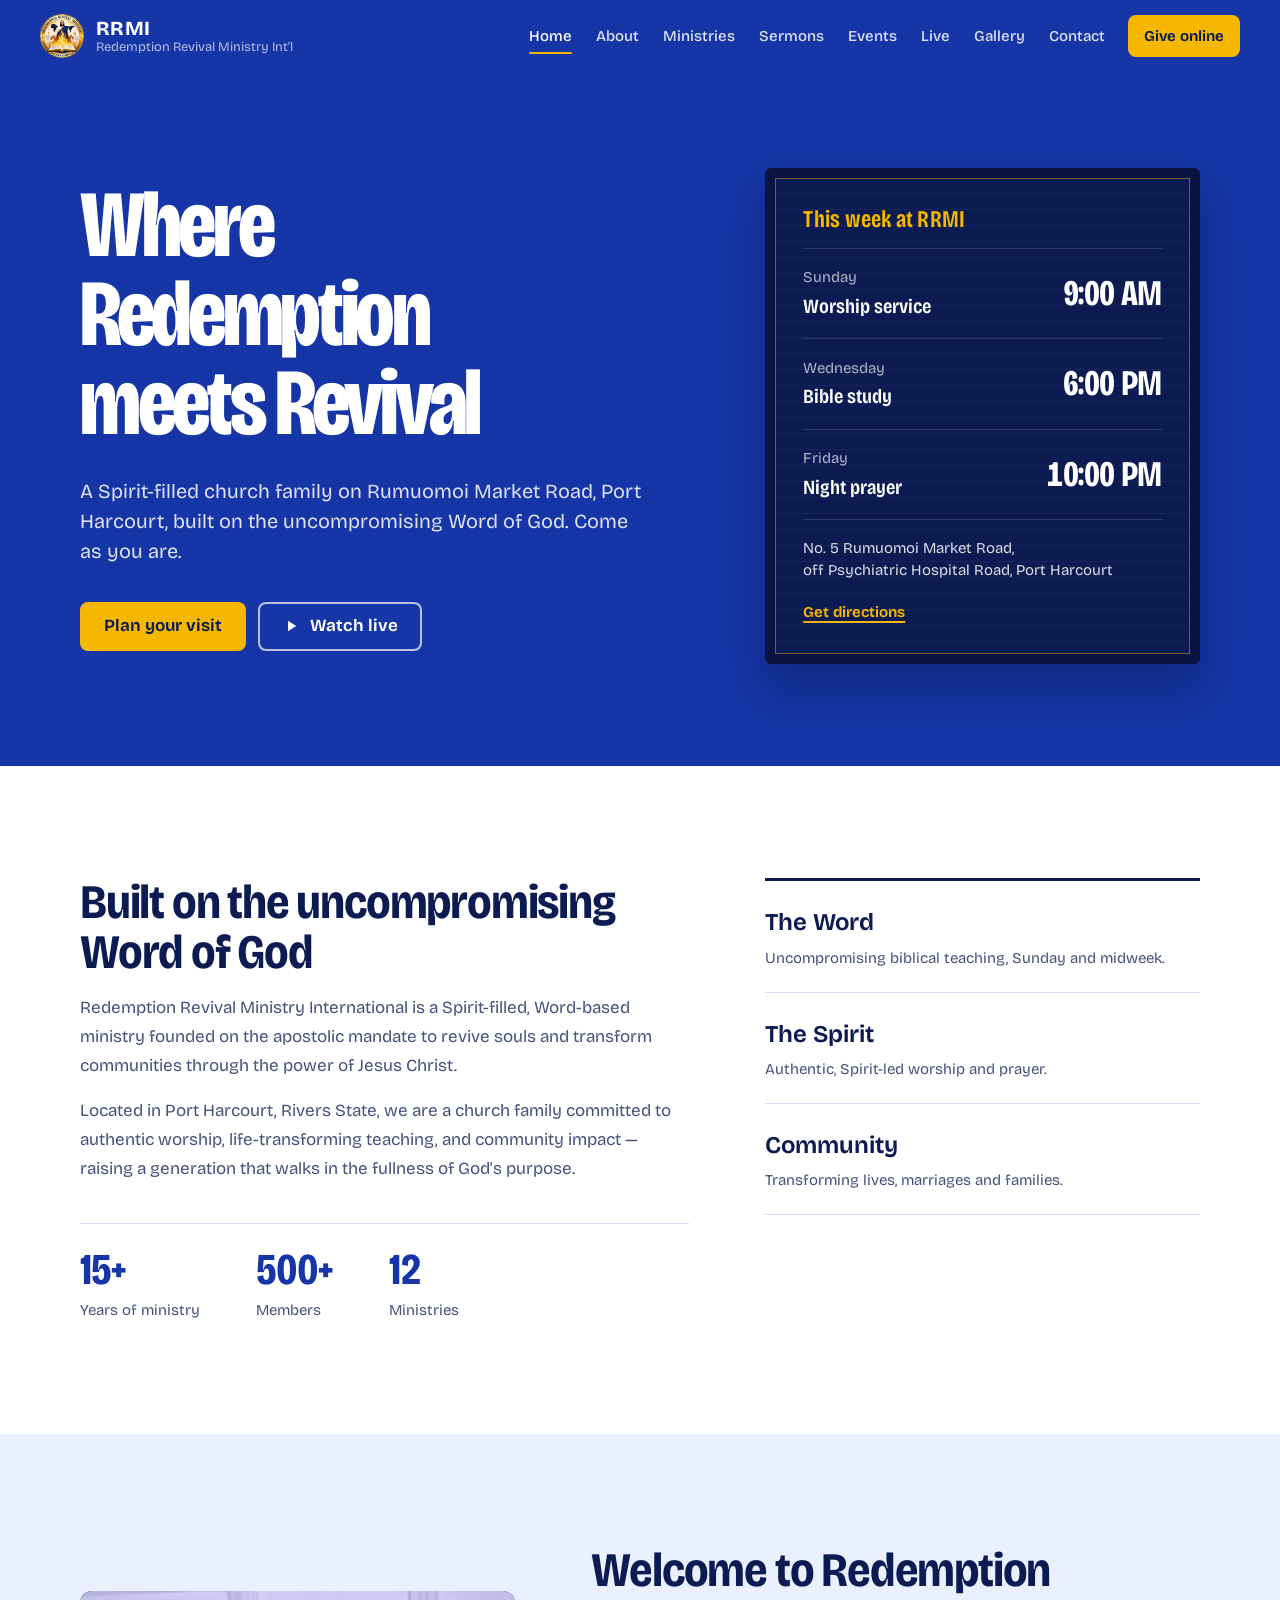
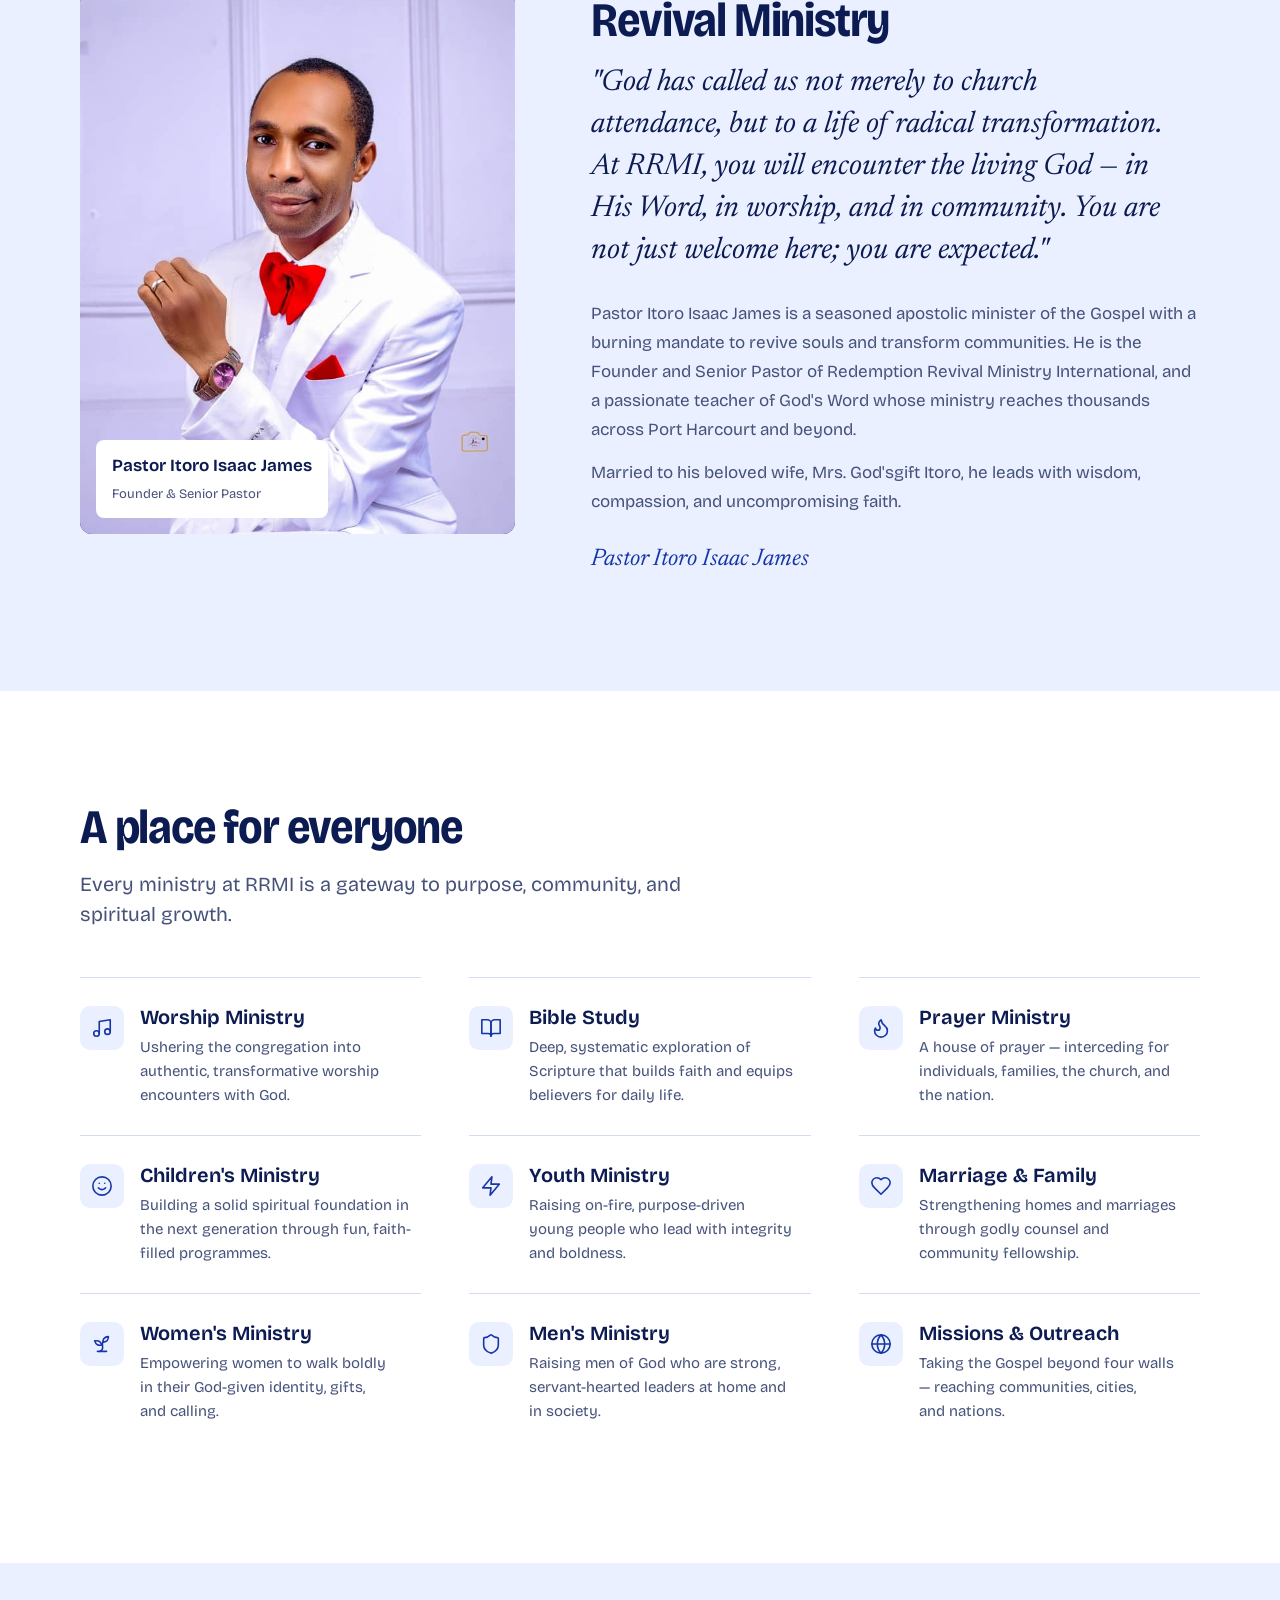
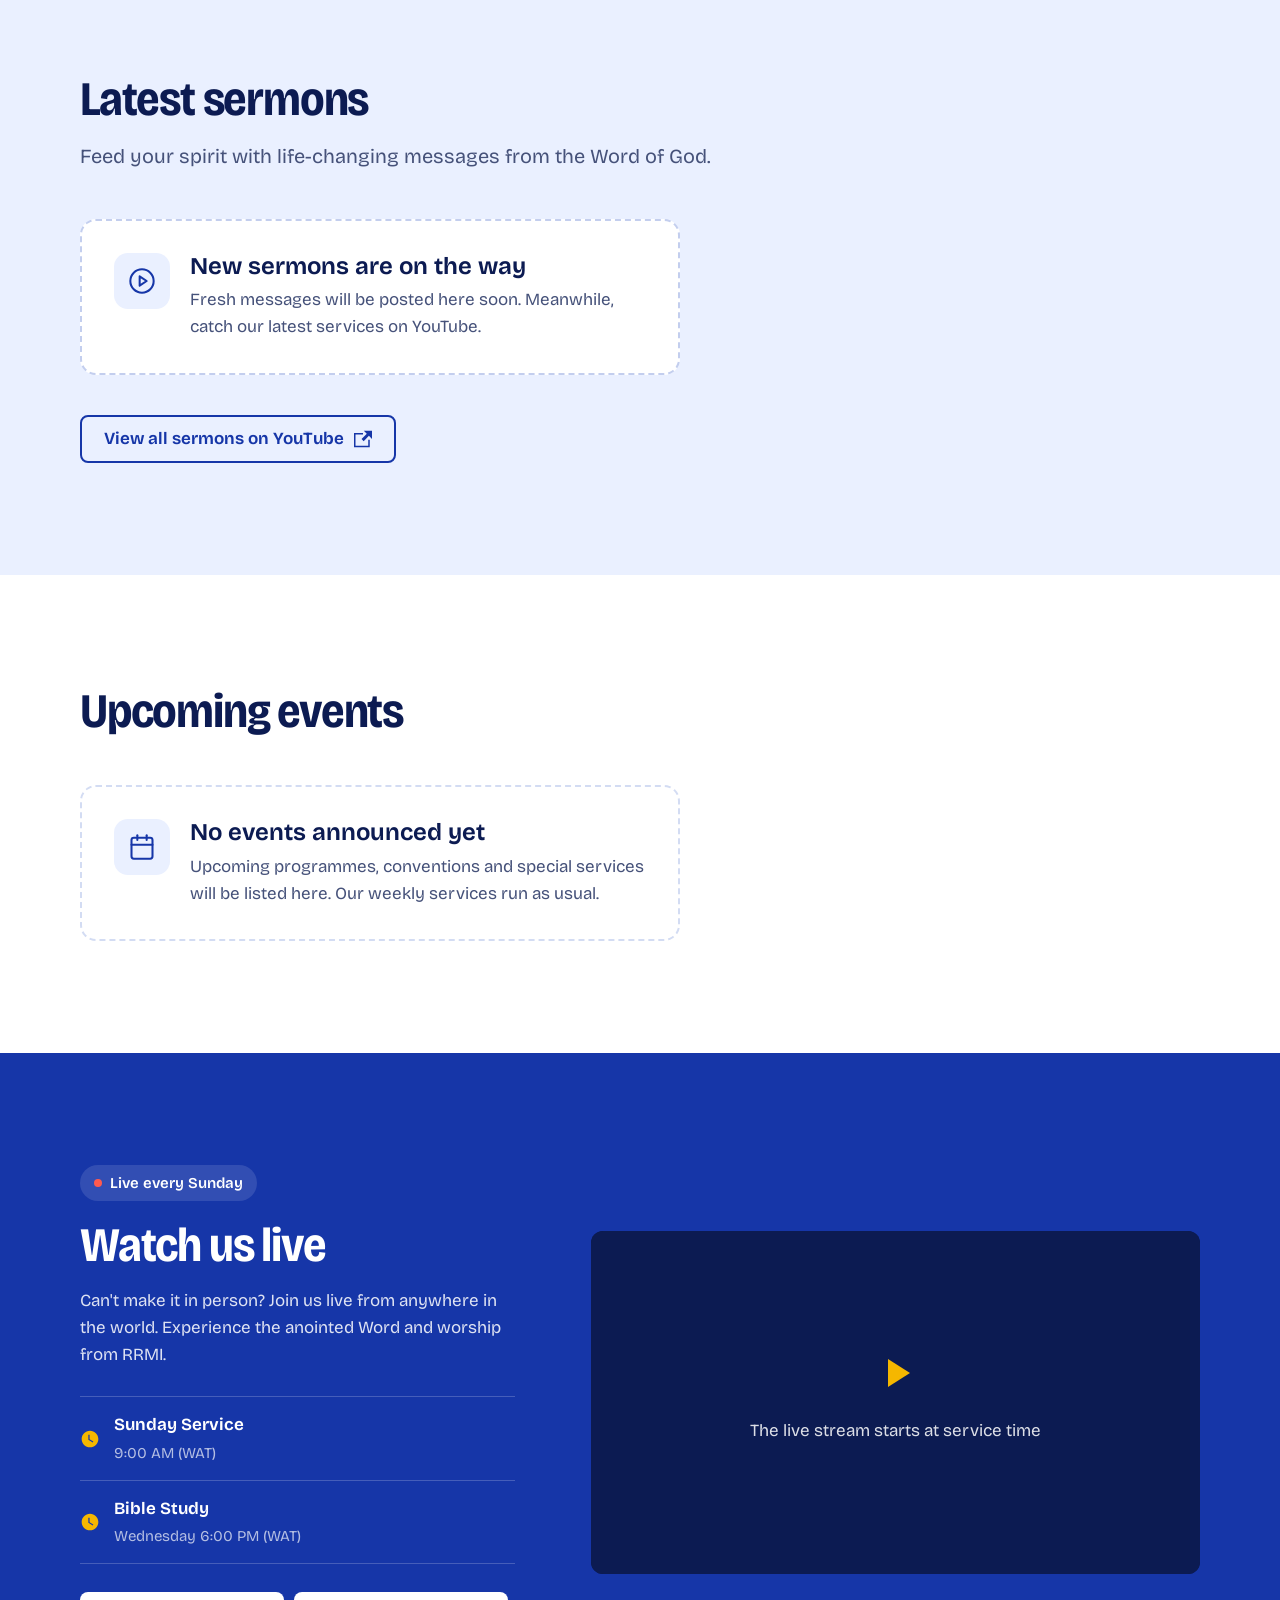
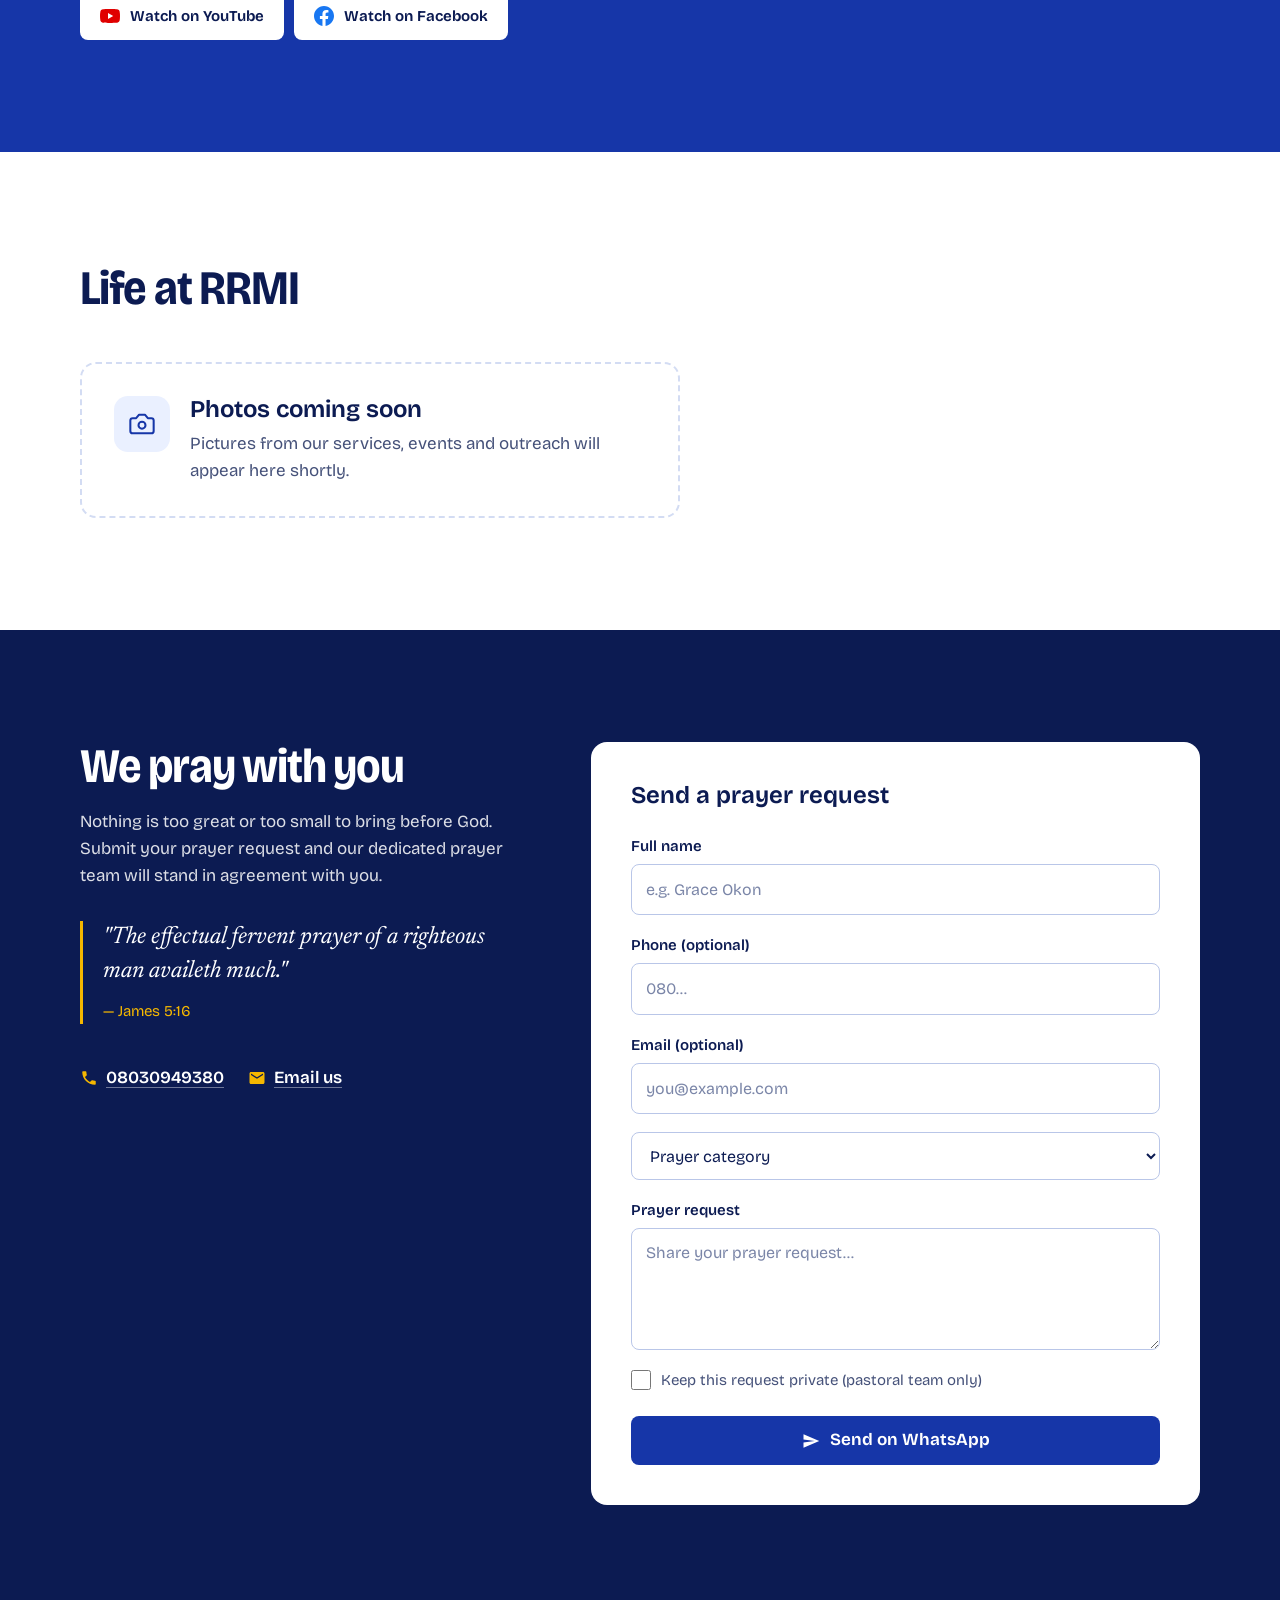
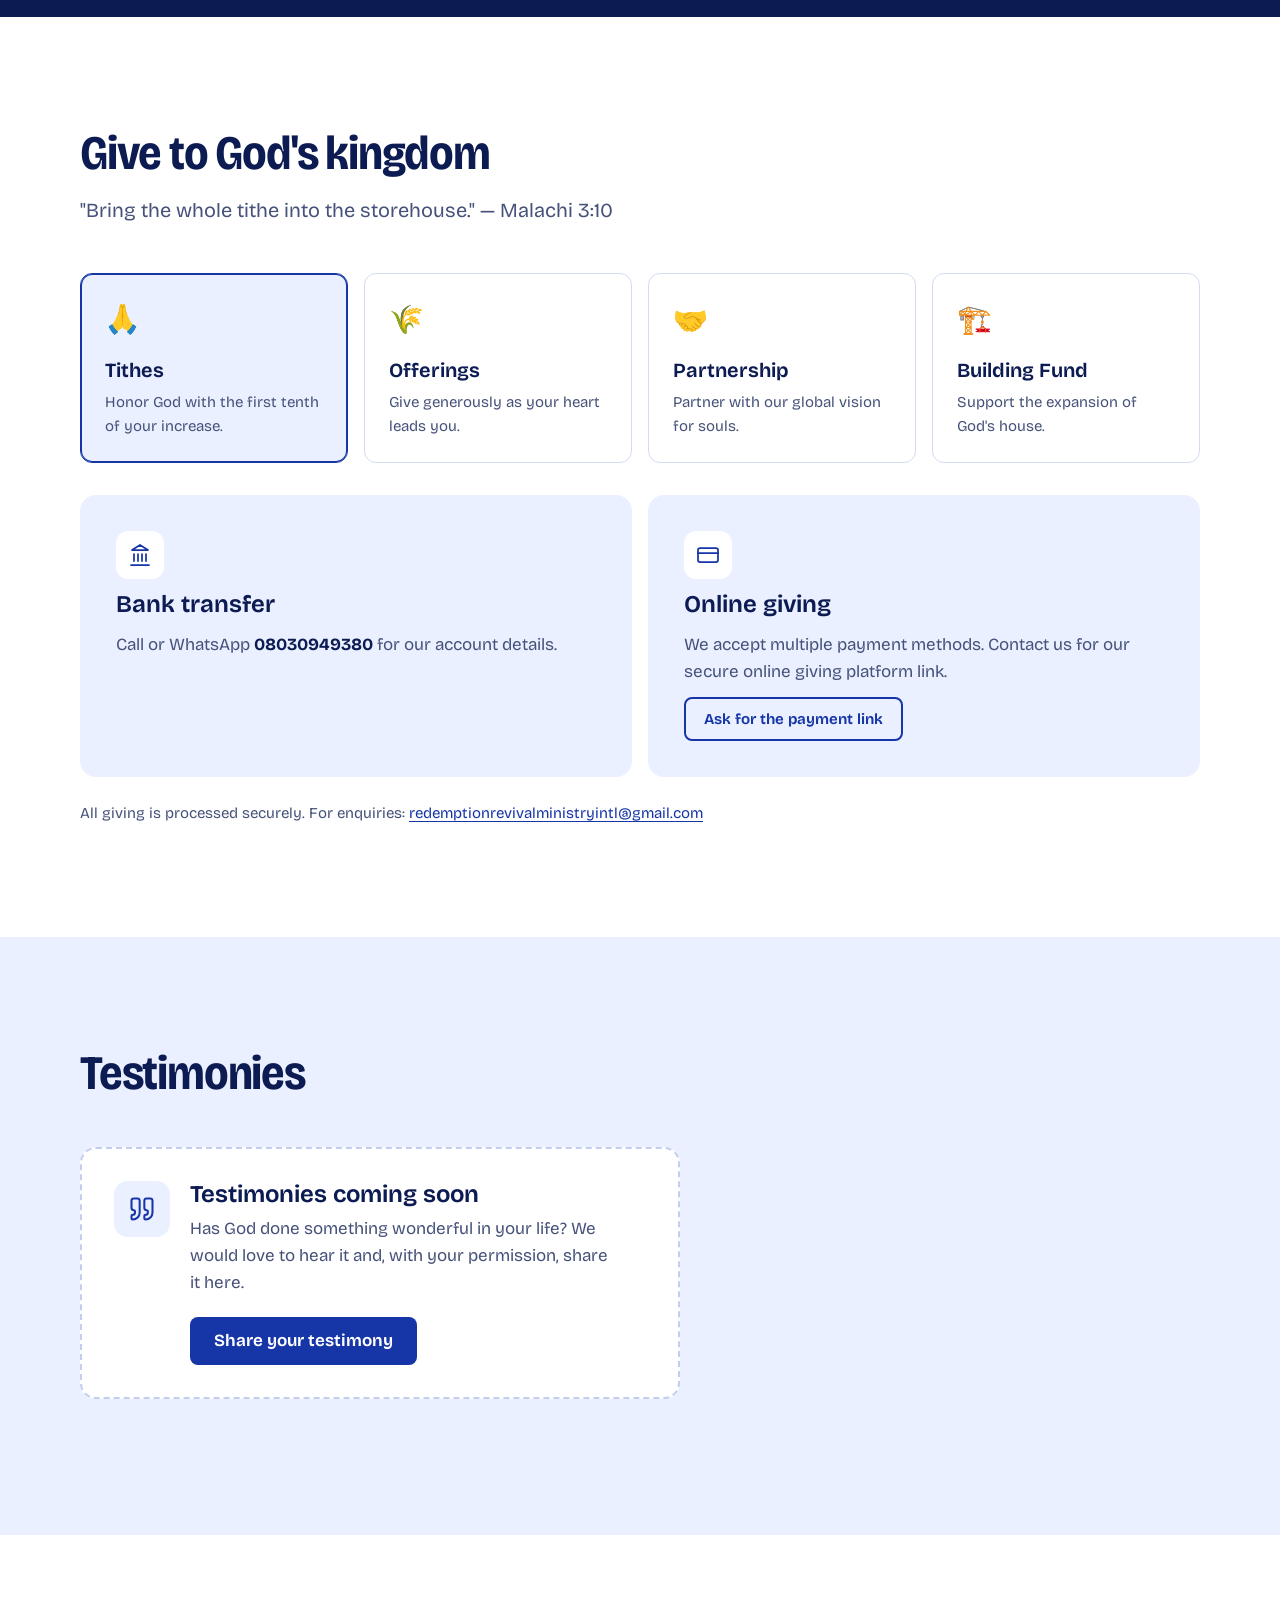
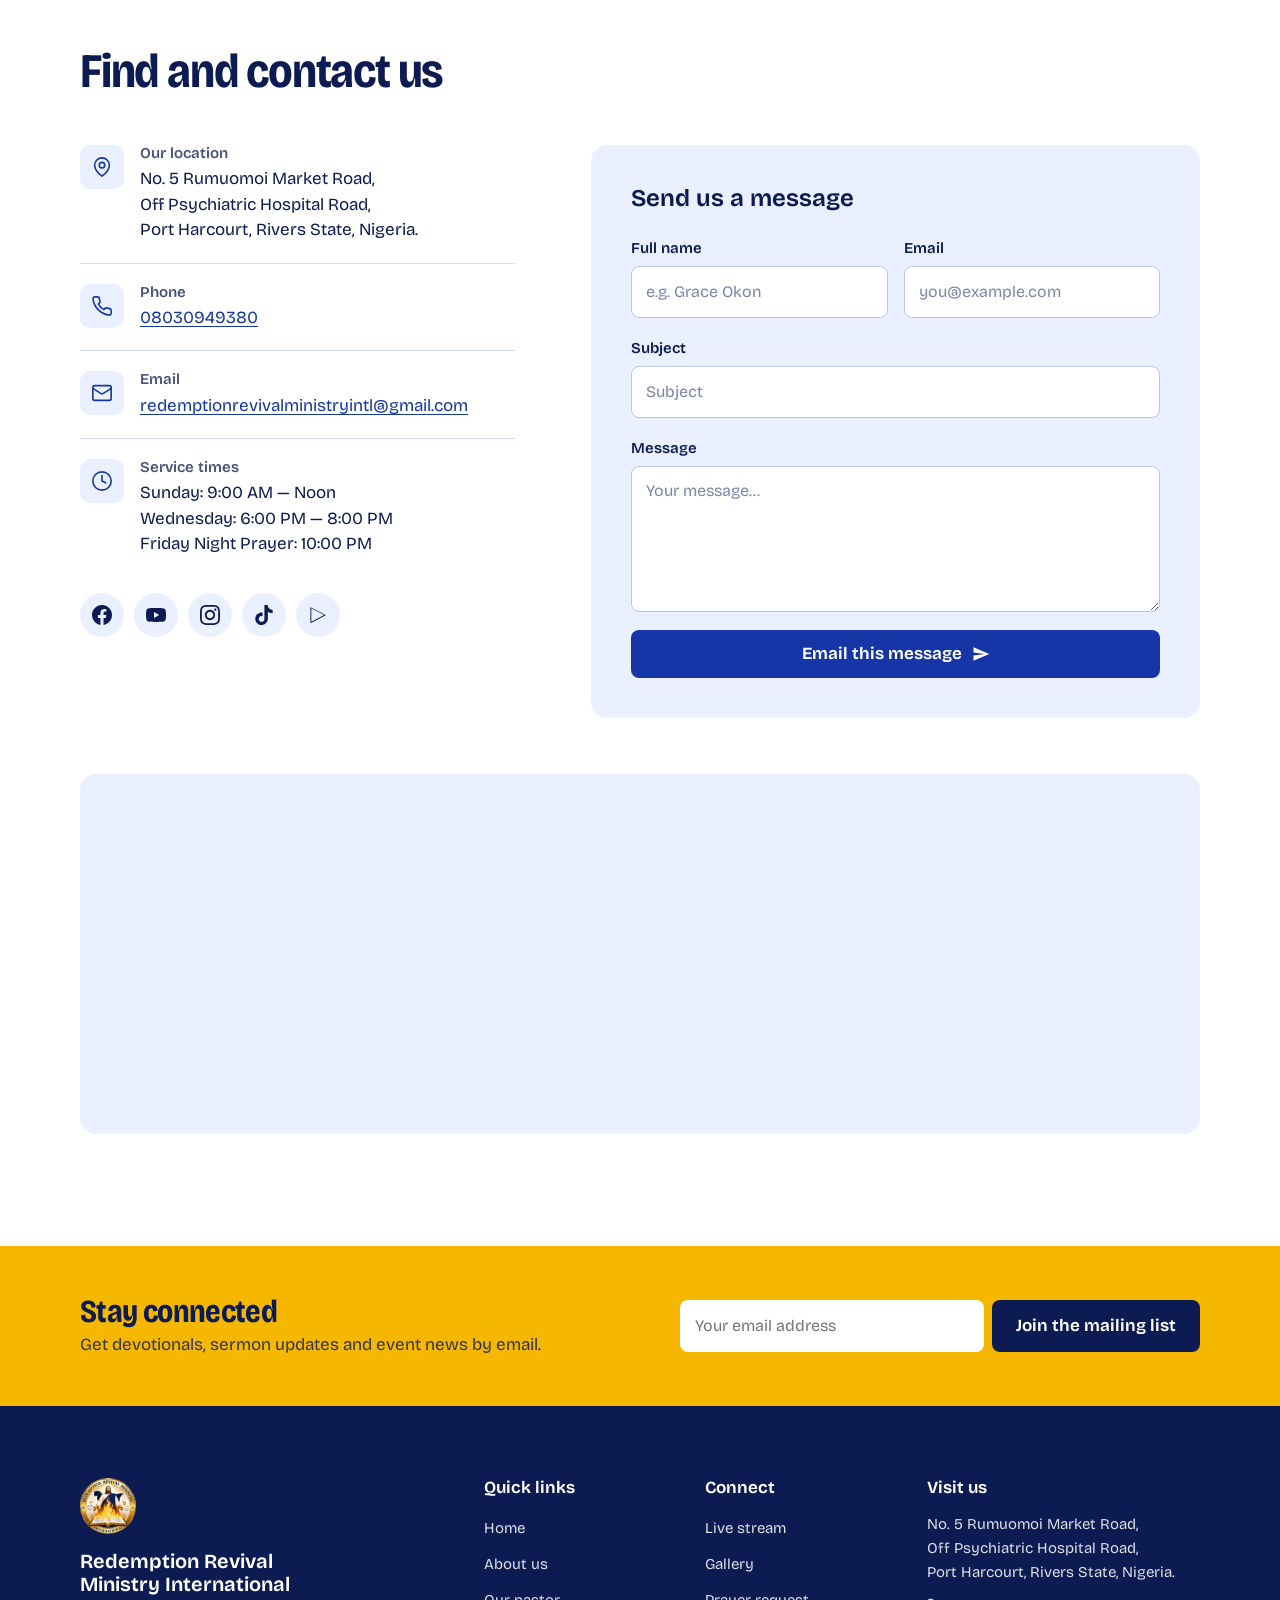
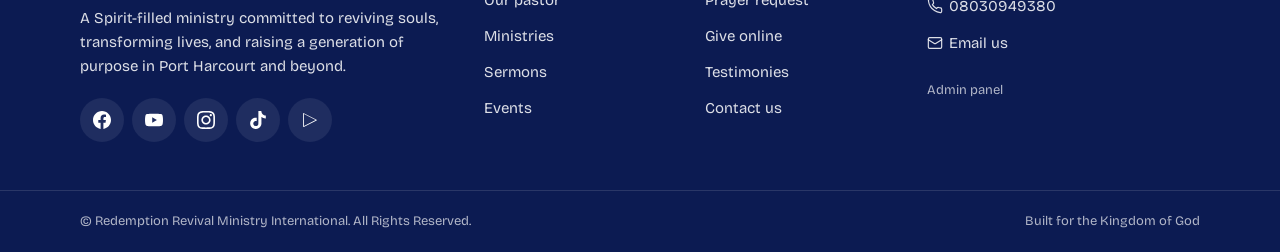
==== commit 2666a69c: "RRMI website v8: notice-board redesign (preview) - New look: royal blue + sunrise yellow from the RR" ====
--- a/index.html
+++ b/index.html
@@ -8,14 +8,16 @@
 <meta property="og:title" content="Redemption Revival Ministry International">
 <meta property="og:description" content="A Spirit-filled ministry built on the Word of God — transforming lives in Port Harcourt and beyond.">
 <meta property="og:type" content="website">
-<meta name="theme-color" content="#100F33">
+<meta name="theme-color" content="#1636A8">
 <title>Redemption Revival Ministry International</title>
 <link rel="preconnect" href="https://fonts.googleapis.com">
 <link rel="preconnect" href="https://fonts.gstatic.com" crossorigin>
-<link href="https://fonts.googleapis.com/css2?family=Fraunces:ital,opsz,wght@0,9..144,300..700;1,9..144,300..700&family=Plus+Jakarta+Sans:wght@300..800&display=swap" rel="stylesheet">
+<link href="https://fonts.googleapis.com/css2?family=Bricolage+Grotesque:opsz,wdth,wght@12..96,75..100,300..800&family=Newsreader:ital,opsz,wght@1,6..72,400..500&display=swap" rel="stylesheet">
+<link rel="icon" href="assets/images/logo-gold.png" type="image/png">
 <link rel="stylesheet" href="style.css">
 </head>
 <body>
+<a href="#main" class="skip-link">Skip to content</a>
 
 <!-- ═══════════════════ FLASH EVENT POPUP ═══════════════════ -->
 <div id="flashOverlay" class="flash-overlay" style="display:none">
@@ -44,7 +46,7 @@
       <li><a href="#livestream" class="nav-link">Live</a></li>
       <li><a href="#gallery" class="nav-link">Gallery</a></li>
       <li><a href="#contact" class="nav-link">Contact</a></li>
-      <li><a href="#give" class="nav-link btn-give-nav">Give Online</a></li>
+      <li><a href="#give" class="nav-link btn-give-nav">Give online</a></li>
     </ul>
     <button class="hamburger" id="hamburger" aria-label="Menu" onclick="toggleMenu()">
       <span></span><span></span><span></span>
@@ -53,144 +55,61 @@
 </nav>
 
 <!-- ═══════════════════ HERO ═══════════════════ -->
+<main id="main">
 <section id="home" class="hero">
-  <div class="hero-slides" id="heroSlides">
-    <div class="hero-slide active" style="background-image:linear-gradient(135deg,#100F33 0%,#18174D 40%,#100F33 100%)"></div>
-    <div class="hero-slide" style="background-image:linear-gradient(135deg,#18174D 0%,#2A2775 40%,#100F33 100%)"></div>
-    <div class="hero-slide" style="background-image:linear-gradient(135deg,#100F33 0%,#18174D 60%,#1D1B58 100%)"></div>
-  </div>
-  <div class="hero-overlay"></div>
-  <!-- Animated particles -->
-  <canvas class="hero-canvas" id="heroCanvas"></canvas>
-  <!-- Gold cross motif -->
-  <div class="hero-cross-motif" aria-hidden="true">
-    <div class="cross-v"></div><div class="cross-h"></div>
-  </div>
-  <div class="hero-content">
-    <div class="hero-eyebrow reveal-hero">
-      <span class="eyebrow-line"></span>
-      <span>Welcome to RRMI</span>
-      <span class="eyebrow-line"></span>
-    </div>
-    <h1 class="hero-title reveal-hero delay-1">
-      Where <em>Redemption</em><br>Meets <em>Revival</em>
-    </h1>
-    <p class="hero-sub reveal-hero delay-2">
-      A Spirit-filled ministry transforming lives through the <br>uncompromising Word of God in Port Harcourt & beyond.
-    </p>
-    <div class="hero-ctas reveal-hero delay-3">
-      <a href="#livestream" class="btn-hero btn-primary-hero">
-        <svg viewBox="0 0 24 24" fill="currentColor"><path d="M8 5v14l11-7z"/></svg>
-        Watch Live
-      </a>
-      <a href="#give" class="btn-hero btn-gold-hero">
-        <svg viewBox="0 0 24 24" fill="currentColor"><path d="M12 2C6.48 2 2 6.48 2 12s4.48 10 10 10 10-4.48 10-10S17.52 2 12 2zm1 15h-2v-4H9l3-3 3 3h-2v4z"/></svg>
-        Give Online
-      </a>
-      <a href="#about" class="btn-hero btn-outline-hero">Join Us</a>
-    </div>
-    <div class="hero-service-info reveal-hero delay-4">
-      <div class="service-badge">
-        <svg viewBox="0 0 24 24" fill="currentColor"><path d="M12 2C6.48 2 2 6.48 2 12s4.48 10 10 10 10-4.48 10-10S17.52 2 12 2zm-2 14.5v-9l6 4.5-6 4.5z"/></svg>
-        Sunday Service: 9:00 AM &nbsp;|&nbsp; Wednesday Bible Study: 6:00 PM
-      </div>
-    </div>
-  </div>
-  <div class="hero-scroll-cue" onclick="document.getElementById('about').scrollIntoView({behavior:'smooth'})">
-    <div class="scroll-wheel"></div>
-    <span>Scroll</span>
-  </div>
-  <!-- Slide dots -->
-  <div class="hero-dots">
-    <button class="hdot active" onclick="goSlide(0)"></button>
-    <button class="hdot" onclick="goSlide(1)"></button>
-    <button class="hdot" onclick="goSlide(2)"></button>
-  </div>
-</section>
-
-<!-- ═══════════════════ SERVICE TICKER ═══════════════════ -->
-<div class="service-ticker">
-  <div class="ticker-track" id="tickerTrack">
-    <span>✦ Sunday Worship Service — 9:00 AM</span>
-    <span>✦ Wednesday Bible Study — 6:00 PM</span>
-    <span>✦ Friday Night Prayer — 10:00 PM</span>
-    <span>✦ #5 Rumuomoi Market Road, Off Psychiatric Hospital Road, Port Harcourt</span>
-    <span>✦ Call Us: 08030949380</span>
-    <span>✦ Sunday Worship Service — 9:00 AM</span>
-    <span>✦ Wednesday Bible Study — 6:00 PM</span>
-    <span>✦ Friday Night Prayer — 10:00 PM</span>
-    <span>✦ #5 Rumuomoi Market Road, Off Psychiatric Hospital Road, Port Harcourt</span>
-    <span>✦ Call Us: 08030949380</span>
-  </div>
-</div>
+  <div class="container hero-grid">
+    <div class="hero-content">
+      <h1 class="hero-title">Where Redemption meets Revival</h1>
+      <p class="hero-sub">A Spirit-filled church family on Rumuomoi Market Road, Port Harcourt, built on the uncompromising Word of God. Come as you are.</p>
+      <div class="hero-ctas">
+        <a href="#contact" class="btn-hero btn-gold-hero">Plan your visit</a>
+        <a href="#livestream" class="btn-hero btn-outline-hero">
+          <svg viewBox="0 0 24 24" fill="currentColor" aria-hidden="true"><path d="M8 5v14l11-7z"/></svg>
+          Watch live
+        </a>
+      </div>
+    </div>
+    <aside class="service-board" aria-labelledby="boardTitle">
+      <h2 class="board-title" id="boardTitle">This week at RRMI</h2>
+      <ul class="board-list">
+        <li><span class="board-day">Sunday</span><span class="board-what">Worship service</span><span class="board-time">9:00 AM</span></li>
+        <li><span class="board-day">Wednesday</span><span class="board-what">Bible study</span><span class="board-time">6:00 PM</span></li>
+        <li><span class="board-day">Friday</span><span class="board-what">Night prayer</span><span class="board-time">10:00 PM</span></li>
+      </ul>
+      <div class="board-foot">
+        <p>No. 5 Rumuomoi Market Road,<br>off Psychiatric Hospital Road, Port Harcourt</p>
+        <a href="https://www.google.com/maps/search/?api=1&amp;query=No.+5+Rumuomoi+Market+Road%2C+Port+Harcourt" target="_blank" rel="noopener" class="board-link">Get directions</a>
+      </div>
+    </aside>
+  </div>
+</section>
 
 <!-- ═══════════════════ ABOUT ═══════════════════ -->
 <section id="about" class="section about-section">
-  <div class="container">
-    <div class="about-grid">
-      <div class="about-visual reveal-left">
-        <div class="about-logo-frame">
-          <img src="assets/images/logo-blue.png" alt="RRMI Crest" class="about-logo-img">
-          <div class="logo-gold-ring"></div>
-        </div>
-        <div class="about-stats">
-          <div class="stat-item">
-            <span class="stat-num" data-target="15">0</span><span class="stat-suf">+</span>
-            <span class="stat-label">Years of Ministry</span>
-          </div>
-          <div class="stat-divider"></div>
-          <div class="stat-item">
-            <span class="stat-num" data-target="500">0</span><span class="stat-suf">+</span>
-            <span class="stat-label">Active Members</span>
-          </div>
-          <div class="stat-divider"></div>
-          <div class="stat-item">
-            <span class="stat-num" data-target="12">0</span><span class="stat-suf"></span>
-            <span class="stat-label">Ministries</span>
-          </div>
-        </div>
-      </div>
-      <div class="about-content reveal-right">
-        <div class="section-eyebrow">About Our Ministry</div>
-        <h2 class="section-title">Built on the <em>Uncompromising<br>Word of God</em></h2>
-        <div class="gold-rule"></div>
-        <p class="about-body">Redemption Revival Ministry International is a Spirit-filled, Word-based ministry founded on the apostolic mandate to revive souls and transform communities through the power of Jesus Christ.</p>
-        <p class="about-body">Located in Port Harcourt, Rivers State, we are a church family committed to authentic worship, life-transforming teaching, and community impact — raising a generation that walks in the fullness of God's purpose.</p>
-        <div class="about-pillars">
-          <div class="pillar">
-            <div class="pillar-icon">✦</div>
-            <div>
-              <strong>The Word</strong>
-              <p>Uncompromising biblical teaching</p>
-            </div>
-          </div>
-          <div class="pillar">
-            <div class="pillar-icon">✦</div>
-            <div>
-              <strong>The Spirit</strong>
-              <p>Authentic Spirit-led worship</p>
-            </div>
-          </div>
-          <div class="pillar">
-            <div class="pillar-icon">✦</div>
-            <div>
-              <strong>Community</strong>
-              <p>Transforming lives & families</p>
-            </div>
-          </div>
-        </div>
-        <a href="#contact" class="btn-primary">Visit Us <svg viewBox="0 0 24 24" fill="currentColor"><path d="M5 12h14M12 5l7 7-7 7"/></svg></a>
-      </div>
-    </div>
+  <div class="container about-grid">
+    <div class="about-content">
+      <h2 class="section-title">Built on the uncompromising Word of God</h2>
+      <p class="about-body">Redemption Revival Ministry International is a Spirit-filled, Word-based ministry founded on the apostolic mandate to revive souls and transform communities through the power of Jesus Christ.</p>
+      <p class="about-body">Located in Port Harcourt, Rivers State, we are a church family committed to authentic worship, life-transforming teaching, and community impact — raising a generation that walks in the fullness of God's purpose.</p>
+      <dl class="about-stats">
+        <div class="stat-item"><dt class="stat-label">Years of ministry</dt><dd class="stat-num">15+</dd></div>
+        <div class="stat-item"><dt class="stat-label">Members</dt><dd class="stat-num">500+</dd></div>
+        <div class="stat-item"><dt class="stat-label">Ministries</dt><dd class="stat-num">12</dd></div>
+      </dl>
+    </div>
+    <ul class="about-pillars">
+      <li class="pillar"><strong>The Word</strong><p>Uncompromising biblical teaching, Sunday and midweek.</p></li>
+      <li class="pillar"><strong>The Spirit</strong><p>Authentic, Spirit-led worship and prayer.</p></li>
+      <li class="pillar"><strong>Community</strong><p>Transforming lives, marriages and families.</p></li>
+    </ul>
   </div>
 </section>
 
 <!-- ═══════════════════ PASTOR WELCOME ═══════════════════ -->
 <section id="pastor" class="section pastor-section">
-  <div class="pastor-bg-motif" aria-hidden="true"></div>
   <div class="container">
     <div class="pastor-grid">
-      <div class="pastor-photo-col reveal-left">
+      <div class="pastor-photo-col">
         <div class="pastor-frame">
           <img src="assets/images/pastor.jpg" alt="Pastor Itoro Isaac James" class="pastor-img" loading="lazy">
           <div class="pastor-caption">
@@ -200,12 +119,9 @@
             </div>
           </div>
         </div>
-        <div class="pastor-quote-mark" aria-hidden="true">"</div>
-      </div>
-      <div class="pastor-text-col reveal-right">
-        <div class="section-eyebrow">A Word from Our Leader</div>
-        <h2 class="section-title">Welcome to <em>Redemption<br>Revival Ministry</em></h2>
-        <div class="gold-rule"></div>
+      </div>
+      <div class="pastor-text-col">
+        <h2 class="section-title">Welcome to Redemption Revival Ministry</h2>
         <blockquote class="pastor-quote">
           "God has called us not merely to church attendance, but to a life of radical transformation. At RRMI, you will encounter the living God — in His Word, in worship, and in community. You are not just welcome here; you are expected."
         </blockquote>
@@ -223,54 +139,52 @@
 <!-- ═══════════════════ MINISTRIES ═══════════════════ -->
 <section id="ministries" class="section ministries-section">
   <div class="container">
-    <div class="section-header center reveal-up">
-      <div class="section-eyebrow">Our Ministries</div>
-      <h2 class="section-title">A Place for <em>Everyone</em></h2>
-      <div class="gold-rule center"></div>
+    <div class="section-header center">
+      <h2 class="section-title">A place for everyone</h2>
       <p class="section-sub">Every ministry at RRMI is a gateway to purpose, community, and spiritual growth.</p>
     </div>
     <div class="ministries-grid">
-      <div class="ministry-card reveal-up">
+      <div class="ministry-card">
         <div class="min-icon"><svg class="ico" viewBox="0 0 24 24" fill="none" stroke="currentColor" stroke-width="1.75" stroke-linecap="round" stroke-linejoin="round" aria-hidden="true"><path d="M9 18V5l12-2v13"/><circle cx="6" cy="18" r="3"/><circle cx="18" cy="16" r="3"/></svg></div>
         <h3>Worship Ministry</h3>
         <p>Ushering the congregation into authentic, transformative worship encounters with God.</p>
       </div>
-      <div class="ministry-card reveal-up delay-1">
+      <div class="ministry-card">
         <div class="min-icon"><svg class="ico" viewBox="0 0 24 24" fill="none" stroke="currentColor" stroke-width="1.75" stroke-linecap="round" stroke-linejoin="round" aria-hidden="true"><path d="M2 3h6a4 4 0 0 1 4 4v14a3 3 0 0 0-3-3H2z"/><path d="M22 3h-6a4 4 0 0 0-4 4v14a3 3 0 0 1 3-3h7z"/></svg></div>
         <h3>Bible Study</h3>
         <p>Deep, systematic exploration of Scripture that builds faith and equips believers for daily life.</p>
       </div>
-      <div class="ministry-card reveal-up delay-2">
+      <div class="ministry-card">
         <div class="min-icon"><svg class="ico" viewBox="0 0 24 24" fill="none" stroke="currentColor" stroke-width="1.75" stroke-linecap="round" stroke-linejoin="round" aria-hidden="true"><path d="M8.5 14.5A2.5 2.5 0 0 0 11 12c0-1.38-.5-2-1-3-1.07-2.14-.22-4.05 2-6 .5 2.5 2 4.9 4 6.5 2 1.6 3 3.5 3 5.5a7 7 0 1 1-14 0c0-1.15.43-2.29 1-3a2.5 2.5 0 0 0 2.5 2.5z"/></svg></div>
         <h3>Prayer Ministry</h3>
         <p>A house of prayer — interceding for individuals, families, the church, and the nation.</p>
       </div>
-      <div class="ministry-card reveal-up">
+      <div class="ministry-card">
         <div class="min-icon"><svg class="ico" viewBox="0 0 24 24" fill="none" stroke="currentColor" stroke-width="1.75" stroke-linecap="round" stroke-linejoin="round" aria-hidden="true"><circle cx="12" cy="12" r="10"/><path d="M8 14s1.5 2 4 2 4-2 4-2"/><path d="M9 9h.01"/><path d="M15 9h.01"/></svg></div>
         <h3>Children's Ministry</h3>
         <p>Building a solid spiritual foundation in the next generation through fun, faith-filled programmes.</p>
       </div>
-      <div class="ministry-card reveal-up delay-1">
+      <div class="ministry-card">
         <div class="min-icon"><svg class="ico" viewBox="0 0 24 24" fill="none" stroke="currentColor" stroke-width="1.75" stroke-linecap="round" stroke-linejoin="round" aria-hidden="true"><path d="M13 2 3 14h9l-1 8 10-12h-9l1-8z"/></svg></div>
         <h3>Youth Ministry</h3>
         <p>Raising on-fire, purpose-driven young people who lead with integrity and boldness.</p>
       </div>
-      <div class="ministry-card reveal-up delay-2">
+      <div class="ministry-card">
         <div class="min-icon"><svg class="ico" viewBox="0 0 24 24" fill="none" stroke="currentColor" stroke-width="1.75" stroke-linecap="round" stroke-linejoin="round" aria-hidden="true"><path d="M19 14c1.49-1.46 3-3.21 3-5.5A5.5 5.5 0 0 0 16.5 3c-1.76 0-3 .5-4.5 2-1.5-1.5-2.74-2-4.5-2A5.5 5.5 0 0 0 2 8.5c0 2.3 1.5 4.05 3 5.5l7 7Z"/></svg></div>
         <h3>Marriage & Family</h3>
         <p>Strengthening homes and marriages through godly counsel and community fellowship.</p>
       </div>
-      <div class="ministry-card reveal-up">
+      <div class="ministry-card">
         <div class="min-icon"><svg class="ico" viewBox="0 0 24 24" fill="none" stroke="currentColor" stroke-width="1.75" stroke-linecap="round" stroke-linejoin="round" aria-hidden="true"><path d="M7 20h10"/><path d="M10 20c5.5-2.5.8-6.4 3-10"/><path d="M9.5 9.4c1.1.8 1.8 2.2 2.3 3.7-2 .4-3.5.4-4.8-.3-1.2-.6-2.3-1.9-3-4.2 2.8-.5 4.4 0 5.5.8z"/><path d="M14.1 6a7 7 0 0 0-1.1 4c1.9-.1 3.3-.6 4.3-1.4 1-1 1.6-2.3 1.7-4.6-2.7.1-4 1-4.9 2z"/></svg></div>
         <h3>Women's Ministry</h3>
         <p>Empowering women to walk boldly in their God-given identity, gifts, and calling.</p>
       </div>
-      <div class="ministry-card reveal-up delay-1">
+      <div class="ministry-card">
         <div class="min-icon"><svg class="ico" viewBox="0 0 24 24" fill="none" stroke="currentColor" stroke-width="1.75" stroke-linecap="round" stroke-linejoin="round" aria-hidden="true"><path d="M20 13c0 5-3.5 7.5-7.66 8.95a1 1 0 0 1-.67-.01C7.5 20.5 4 18 4 13V6a1 1 0 0 1 1-1c2 0 4.5-1.2 6.24-2.72a1.17 1.17 0 0 1 1.52 0C14.51 3.81 17 5 19 5a1 1 0 0 1 1 1z"/></svg></div>
         <h3>Men's Ministry</h3>
         <p>Raising men of God who are strong, servant-hearted leaders at home and in society.</p>
       </div>
-      <div class="ministry-card reveal-up delay-2">
+      <div class="ministry-card">
         <div class="min-icon"><svg class="ico" viewBox="0 0 24 24" fill="none" stroke="currentColor" stroke-width="1.75" stroke-linecap="round" stroke-linejoin="round" aria-hidden="true"><circle cx="12" cy="12" r="10"/><path d="M12 2a14.5 14.5 0 0 0 0 20 14.5 14.5 0 0 0 0-20"/><path d="M2 12h20"/></svg></div>
         <h3>Missions & Outreach</h3>
         <p>Taking the Gospel beyond four walls — reaching communities, cities, and nations.</p>
@@ -282,18 +196,16 @@
 <!-- ═══════════════════ SERMONS ═══════════════════ -->
 <section id="sermons" class="section sermons-section">
   <div class="container">
-    <div class="section-header center reveal-up">
-      <div class="section-eyebrow">The Word</div>
-      <h2 class="section-title">Latest <em>Sermons</em></h2>
-      <div class="gold-rule center"></div>
+    <div class="section-header center">
+      <h2 class="section-title">Latest sermons</h2>
       <p class="section-sub">Feed your spirit with life-changing messages from the Word of God.</p>
     </div>
     <div class="sermons-grid" id="sermonsGrid">
       <!-- Filled by JS from localStorage or defaults -->
     </div>
-    <div class="section-cta reveal-up">
+    <div class="section-cta">
       <a href="https://www.youtube.com/@itoroisaac5655" target="_blank" rel="noopener" class="btn-outline">
-        View All Sermons on YouTube
+        View all sermons on YouTube
         <svg viewBox="0 0 24 24" fill="currentColor"><path d="M21 13v10h-21v-19h12v2h-10v15h17v-8h2zm3-12h-10.988l4.035 4-6.977 7.07 2.828 2.828 6.977-7.07 4.125 4.172v-11z"/></svg>
       </a>
     </div>
@@ -303,10 +215,8 @@
 <!-- ═══════════════════ EVENTS ═══════════════════ -->
 <section id="events" class="section events-section">
   <div class="container">
-    <div class="section-header center reveal-up">
-      <div class="section-eyebrow">What's Coming</div>
-      <h2 class="section-title">Upcoming <em>Events</em></h2>
-      <div class="gold-rule center"></div>
+    <div class="section-header center">
+      <h2 class="section-title">Upcoming events</h2>
     </div>
     <div class="events-grid" id="eventsGrid">
       <!-- Filled by JS -->
@@ -316,15 +226,13 @@
 
 <!-- ═══════════════════ LIVE STREAM ═══════════════════ -->
 <section id="livestream" class="section live-section">
-  <div class="live-bg"></div>
   <div class="container">
     <div class="live-grid">
-      <div class="live-info reveal-left">
+      <div class="live-info">
         <div class="live-badge">
-          <span class="live-dot"></span> LIVE EVERY SUNDAY
-        </div>
-        <h2 class="section-title light">Watch Us <em>Live</em></h2>
-        <div class="gold-rule"></div>
+          <span class="live-dot"></span> Live every Sunday
+        </div>
+        <h2 class="section-title light">Watch us live</h2>
         <p class="live-body">Can't make it in person? Join us live from anywhere in the world. Experience the anointed Word and worship from RRMI.</p>
         <div class="live-schedule">
           <div class="ls-item">
@@ -353,7 +261,7 @@
           </a>
         </div>
       </div>
-      <div class="live-player reveal-right">
+      <div class="live-player">
         <div class="player-wrap">
           <div class="player-frame">
             <iframe
@@ -367,7 +275,7 @@
             <div class="player-overlay" id="playerOverlay">
               <div class="player-offline">
                 <svg viewBox="0 0 24 24" fill="currentColor"><path d="M8 5v14l11-7z"/></svg>
-                <p>Live Stream begins at service time</p>
+                <p>The live stream starts at service time</p>
                 <div class="live-countdown" id="liveCountdown"></div>
               </div>
             </div>
@@ -381,12 +289,10 @@
 <!-- ═══════════════════ GALLERY ═══════════════════ -->
 <section id="gallery" class="section gallery-section">
   <div class="container">
-    <div class="section-header center reveal-up">
-      <div class="section-eyebrow">Our Gallery</div>
-      <h2 class="section-title">Life at <em>RRMI</em></h2>
-      <div class="gold-rule center"></div>
-    </div>
-    <div class="gallery-filters reveal-up">
+    <div class="section-header center">
+      <h2 class="section-title">Life at RRMI</h2>
+    </div>
+    <div class="gallery-filters">
       <button class="gf-btn active" data-filter="all" onclick="filterGallery('all',this)">All</button>
       <button class="gf-btn" data-filter="worship" onclick="filterGallery('worship',this)">Worship</button>
       <button class="gf-btn" data-filter="events" onclick="filterGallery('events',this)">Events</button>
@@ -408,13 +314,10 @@
 
 <!-- ═══════════════════ PRAYER REQUEST ═══════════════════ -->
 <section id="prayer" class="section prayer-section">
-  <div class="prayer-bg"></div>
   <div class="container">
     <div class="prayer-grid">
-      <div class="prayer-info reveal-left">
-        <div class="section-eyebrow light">Prayer & Faith</div>
-        <h2 class="section-title light">We <em>Pray</em><br>With You</h2>
-        <div class="gold-rule"></div>
+      <div class="prayer-info">
+        <h2 class="section-title light">We pray with you</h2>
         <p class="prayer-body">Nothing is too great or too small to bring before God. Submit your prayer request and our dedicated prayer team will stand in agreement with you.</p>
         <div class="prayer-promise">
           <blockquote>"The effectual fervent prayer of a righteous man availeth much."</blockquote>
@@ -427,28 +330,28 @@
           </a>
           <a href="mailto:redemptionrevivalministryintl@gmail.com" class="prayer-link">
             <svg viewBox="0 0 24 24" fill="currentColor"><path d="M20 4H4c-1.1 0-1.99.9-1.99 2L2 18c0 1.1.9 2 2 2h16c1.1 0 2-.9 2-2V6c0-1.1-.9-2-2-2zm0 4l-8 5-8-5V6l8 5 8-5v2z"/></svg>
-            Email Us
-          </a>
-        </div>
-      </div>
-      <div class="prayer-form-wrap reveal-right">
-        <form class="prayer-form" id="prayerForm" onsubmit="submitPrayer(event)">
-          <h3>Submit Your Prayer Request</h3>
+            Email us
+          </a>
+        </div>
+      </div>
+      <div class="prayer-form-wrap">
+        <form class="prayer-form" id="prayerForm">
+          <h3>Send a prayer request</h3>
           <div class="form-group">
-            <input type="text" id="prayerName" placeholder="Your Full Name" required>
-            <label>Full Name</label>
+            <input type="text" id="prayerName" placeholder="e.g. Grace Okon" required>
+            <label for="prayerName">Full name</label>
           </div>
           <div class="form-group">
-            <input type="tel" id="prayerPhone" placeholder="Phone Number">
-            <label>Phone (optional)</label>
+            <input type="tel" id="prayerPhone" placeholder="080…">
+            <label for="prayerPhone">Phone (optional)</label>
           </div>
           <div class="form-group">
-            <input type="email" id="prayerEmail" placeholder="Email Address">
-            <label>Email (optional)</label>
+            <input type="email" id="prayerEmail" placeholder="you@example.com">
+            <label for="prayerEmail">Email (optional)</label>
           </div>
           <div class="form-group">
-            <select id="prayerCategory">
-              <option value="">Prayer Category</option>
+            <select id="prayerCategory" aria-label="Prayer category">
+              <option value="">Prayer category</option>
               <option>Healing & Health</option>
               <option>Financial Breakthrough</option>
               <option>Family & Relationships</option>
@@ -460,7 +363,7 @@
           </div>
           <div class="form-group">
             <textarea id="prayerRequest" placeholder="Share your prayer request..." rows="4" required></textarea>
-            <label>Prayer Request</label>
+            <label for="prayerRequest">Prayer request</label>
           </div>
           <label class="checkbox-wrap">
             <input type="checkbox" id="prayerPrivate">
@@ -468,10 +371,10 @@
           </label>
           <button type="submit" class="btn-primary full-w">
             <svg viewBox="0 0 24 24" fill="currentColor"><path d="M2.01 21L23 12 2.01 3 2 10l15 2-15 2z"/></svg>
-            Send Prayer Request
+            Send on WhatsApp
           </button>
           <div class="form-success" id="prayerSuccess" style="display:none">
-            🙏 Your prayer request has been received. Our team will pray with you!
+            WhatsApp has opened with your request. Press send there and our prayer team will receive it.
           </div>
         </form>
       </div>
@@ -482,30 +385,27 @@
 <!-- ═══════════════════ GIVE / DONATION ═══════════════════ -->
 <section id="give" class="section give-section">
   <div class="container">
-    <div class="section-header center reveal-up">
-      <div class="section-eyebrow">Kingdom Finance</div>
-      <h2 class="section-title">Give to <em>God's Kingdom</em></h2>
-      <div class="gold-rule center"></div>
+    <div class="section-header center">
+      <h2 class="section-title">Give to God's kingdom</h2>
       <p class="section-sub">"Bring the whole tithe into the storehouse." — Malachi 3:10</p>
     </div>
     <div class="give-cards" id="giveCards">
       <!-- Filled by JS -->
     </div>
-    <div class="give-bank-info reveal-up">
+    <div class="give-bank-info">
       <div class="bank-card">
         <div class="bank-icon"><svg class="ico" viewBox="0 0 24 24" fill="none" stroke="currentColor" stroke-width="1.75" stroke-linecap="round" stroke-linejoin="round" aria-hidden="true"><path d="M3 22h18"/><path d="M6 18v-7"/><path d="M10 18v-7"/><path d="M14 18v-7"/><path d="M18 18v-7"/><path d="M12 2 20 7H4z"/></svg></div>
-        <h4>Bank Transfer</h4>
+        <h4>Bank transfer</h4>
         <div class="bank-details" id="bankDetails">
-          <p>Account details will be displayed here.</p>
-          <p>Contact us at <strong>08030949380</strong> for banking information.</p>
-        </div>
-        <button class="btn-outline sm" onclick="copyAccount()">Copy Account Number</button>
+          <p>Call or WhatsApp <strong>08030949380</strong> for our account details.</p>
+        </div>
+        <button type="button" class="btn-outline sm" id="copyAccountBtn" hidden>Copy account number</button>
       </div>
       <div class="bank-card">
         <div class="bank-icon"><svg class="ico" viewBox="0 0 24 24" fill="none" stroke="currentColor" stroke-width="1.75" stroke-linecap="round" stroke-linejoin="round" aria-hidden="true"><rect width="20" height="14" x="2" y="5" rx="2"/><path d="M2 10h20"/></svg></div>
-        <h4>Online Giving</h4>
+        <h4>Online giving</h4>
         <p class="bank-details">We accept multiple payment methods. Contact us for our secure online giving platform link.</p>
-        <a href="tel:+2348030949380" class="btn-outline sm">Contact for Payment Link</a>
+        <a href="tel:+2348030949380" class="btn-outline sm">Ask for the payment link</a>
       </div>
     </div>
     <p class="give-footer-note">All giving is processed securely. For enquiries: <a href="mailto:redemptionrevivalministryintl@gmail.com">redemptionrevivalministryintl@gmail.com</a></p>
@@ -515,10 +415,8 @@
 <!-- ═══════════════════ TESTIMONIALS ═══════════════════ -->
 <section id="testimonials" class="section testimonials-section">
   <div class="container">
-    <div class="section-header center reveal-up">
-      <div class="section-eyebrow">God's Faithfulness</div>
-      <h2 class="section-title"><em>Testimonies</em></h2>
-      <div class="gold-rule center"></div>
+    <div class="section-header center">
+      <h2 class="section-title">Testimonies</h2>
     </div>
     <div class="testi-slider" id="testiSlider">
       <!-- Filled by JS -->
@@ -530,17 +428,15 @@
 <!-- ═══════════════════ CONTACT ═══════════════════ -->
 <section id="contact" class="section contact-section">
   <div class="container">
-    <div class="section-header center reveal-up">
-      <div class="section-eyebrow">Get in Touch</div>
-      <h2 class="section-title">Find & <em>Contact Us</em></h2>
-      <div class="gold-rule center"></div>
+    <div class="section-header center">
+      <h2 class="section-title">Find and contact us</h2>
     </div>
     <div class="contact-grid">
-      <div class="contact-info reveal-left">
+      <div class="contact-info">
         <div class="contact-card">
           <div class="cc-icon"><svg class="ico" viewBox="0 0 24 24" fill="none" stroke="currentColor" stroke-width="1.75" stroke-linecap="round" stroke-linejoin="round" aria-hidden="true"><path d="M20 10c0 6-8 12-8 12s-8-6-8-12a8 8 0 0 1 16 0Z"/><circle cx="12" cy="10" r="3"/></svg></div>
           <div>
-            <h4>Our Location</h4>
+            <h4>Our location</h4>
             <p>No. 5 Rumuomoi Market Road,<br>Off Psychiatric Hospital Road,<br>Port Harcourt, Rivers State, Nigeria.</p>
           </div>
         </div>
@@ -561,7 +457,7 @@
         <div class="contact-card">
           <div class="cc-icon"><svg class="ico" viewBox="0 0 24 24" fill="none" stroke="currentColor" stroke-width="1.75" stroke-linecap="round" stroke-linejoin="round" aria-hidden="true"><circle cx="12" cy="12" r="10"/><path d="M12 6v6l4 2"/></svg></div>
           <div>
-            <h4>Service Times</h4>
+            <h4>Service times</h4>
             <p>Sunday: 9:00 AM — Noon<br>Wednesday: 6:00 PM — 8:00 PM<br>Friday Night Prayer: 10:00 PM</p>
           </div>
         </div>
@@ -583,39 +479,39 @@
           </a>
         </div>
       </div>
-      <div class="contact-form-wrap reveal-right">
-        <form class="contact-form" id="contactForm" onsubmit="submitContact(event)">
-          <h3>Send Us a Message</h3>
+      <div class="contact-form-wrap">
+        <form class="contact-form" id="contactForm">
+          <h3>Send us a message</h3>
           <div class="form-row">
             <div class="form-group">
-              <input type="text" id="cName" placeholder="Full Name" required>
-              <label>Full Name</label>
+              <input type="text" id="cName" placeholder="e.g. Grace Okon" required>
+              <label for="cName">Full name</label>
             </div>
             <div class="form-group">
-              <input type="email" id="cEmail" placeholder="Email Address" required>
-              <label>Email</label>
+              <input type="email" id="cEmail" placeholder="you@example.com" required>
+              <label for="cEmail">Email</label>
             </div>
           </div>
           <div class="form-group">
             <input type="text" id="cSubject" placeholder="Subject">
-            <label>Subject</label>
+            <label for="cSubject">Subject</label>
           </div>
           <div class="form-group">
             <textarea id="cMessage" placeholder="Your message..." rows="5" required></textarea>
-            <label>Message</label>
+            <label for="cMessage">Message</label>
           </div>
           <button type="submit" class="btn-primary full-w">
-            Send Message
+            Email this message
             <svg viewBox="0 0 24 24" fill="currentColor"><path d="M2.01 21L23 12 2.01 3 2 10l15 2-15 2z"/></svg>
           </button>
           <div class="form-success" id="contactSuccess" style="display:none">
-            ✅ Message sent! We'll get back to you shortly.
+            Your email app has opened with this message. Press send there to reach us.
           </div>
         </form>
       </div>
     </div>
     <!-- Map -->
-    <div class="map-wrap reveal-up">
+    <div class="map-wrap">
       <iframe
         src="https://www.google.com/maps/embed?pb=!1m18!1m12!1m3!1d3975.6!2d7.0095!3d4.8156!2m3!1f0!2f0!3f0!3m2!1i1024!2i768!4f13.1!3m3!1m2!1s0x0%3A0x0!2zNMKwNDgnNTYuMiJOIDfCsDAwJzM0LjIiRQ!5e0!3m2!1sen!2sng!4v1"
         width="100%" height="350" style="border:0" allowfullscreen="" loading="lazy"
@@ -628,18 +524,20 @@
 <!-- ═══════════════════ NEWSLETTER ═══════════════════ -->
 <section class="newsletter-section">
   <div class="container">
-    <div class="newsletter-inner reveal-up">
+    <div class="newsletter-inner">
       <div class="nl-text">
-        <h3>Stay Connected to the Ministry</h3>
-        <p>Receive devotionals, sermon updates, and event announcements.</p>
-      </div>
-      <form class="nl-form" onsubmit="subscribeNewsletter(event)">
-        <input type="email" placeholder="Enter your email address" required>
-        <button type="submit" class="btn-gold">Subscribe</button>
+        <h3>Stay connected</h3>
+        <p>Get devotionals, sermon updates and event news by email.</p>
+      </div>
+      <form class="nl-form" id="newsletterForm">
+        <input type="email" placeholder="Your email address" aria-label="Your email address" required>
+        <button type="submit" class="btn-gold">Join the mailing list</button>
       </form>
     </div>
   </div>
 </section>
+
+</main>
 
 <!-- ═══════════════════ FOOTER ═══════════════════ -->
 <footer class="footer">
@@ -669,11 +567,11 @@
           </div>
         </div>
         <div class="footer-links-col">
-          <h5>Quick Links</h5>
+          <h5>Quick links</h5>
           <ul>
             <li><a href="#home">Home</a></li>
-            <li><a href="#about">About Us</a></li>
-            <li><a href="#pastor">Our Pastor</a></li>
+            <li><a href="#about">About us</a></li>
+            <li><a href="#pastor">Our pastor</a></li>
             <li><a href="#ministries">Ministries</a></li>
             <li><a href="#sermons">Sermons</a></li>
             <li><a href="#events">Events</a></li>
@@ -682,20 +580,20 @@
         <div class="footer-links-col">
           <h5>Connect</h5>
           <ul>
-            <li><a href="#livestream">Live Stream</a></li>
+            <li><a href="#livestream">Live stream</a></li>
             <li><a href="#gallery">Gallery</a></li>
-            <li><a href="#prayer">Prayer Request</a></li>
-            <li><a href="#give">Give Online</a></li>
+            <li><a href="#prayer">Prayer request</a></li>
+            <li><a href="#give">Give online</a></li>
             <li><a href="#testimonials">Testimonies</a></li>
-            <li><a href="#contact">Contact Us</a></li>
+            <li><a href="#contact">Contact us</a></li>
           </ul>
         </div>
         <div class="footer-contact-col">
-          <h5>Visit Us</h5>
+          <h5>Visit us</h5>
           <p>No. 5 Rumuomoi Market Road,<br>Off Psychiatric Hospital Road,<br>Port Harcourt, Rivers State, Nigeria.</p>
           <p><a href="tel:+2348030949380"><svg class="ico-inline" viewBox="0 0 24 24" fill="none" stroke="currentColor" stroke-width="1.75" stroke-linecap="round" stroke-linejoin="round" aria-hidden="true"><path d="M22 16.92v3a2 2 0 0 1-2.18 2 19.79 19.79 0 0 1-8.63-3.07 19.5 19.5 0 0 1-6-6 19.79 19.79 0 0 1-3.07-8.67A2 2 0 0 1 4.11 2h3a2 2 0 0 1 2 1.72c.13.96.36 1.9.7 2.81a2 2 0 0 1-.45 2.11L8.09 9.91a16 16 0 0 0 6 6l1.27-1.27a2 2 0 0 1 2.11-.45c.91.34 1.85.57 2.81.7A2 2 0 0 1 22 16.92z"/></svg> 08030949380</a></p>
-          <p><a href="mailto:redemptionrevivalministryintl@gmail.com"><svg class="ico-inline" viewBox="0 0 24 24" fill="none" stroke="currentColor" stroke-width="1.75" stroke-linecap="round" stroke-linejoin="round" aria-hidden="true"><rect width="20" height="16" x="2" y="4" rx="2"/><path d="m22 7-8.97 5.7a1.94 1.94 0 0 1-2.06 0L2 7"/></svg> Email Us</a></p>
-          <a href="admin.html" class="admin-link">Admin Panel →</a>
+          <p><a href="mailto:redemptionrevivalministryintl@gmail.com"><svg class="ico-inline" viewBox="0 0 24 24" fill="none" stroke="currentColor" stroke-width="1.75" stroke-linecap="round" stroke-linejoin="round" aria-hidden="true"><rect width="20" height="16" x="2" y="4" rx="2"/><path d="m22 7-8.97 5.7a1.94 1.94 0 0 1-2.06 0L2 7"/></svg> Email us</a></p>
+          <a href="admin.html" class="admin-link">Admin panel</a>
         </div>
       </div>
     </div>
@@ -703,7 +601,7 @@
   <div class="footer-bottom">
     <div class="container">
       <p>© <span id="footerYear"></span> Redemption Revival Ministry International. All Rights Reserved.</p>
-      <p>Built with ❤️ for the Kingdom of God</p>
+      <p>Built for the Kingdom of God</p>
     </div>
   </div>
 </footer>
--- a/style.css
+++ b/style.css
@@ -1,1752 +1,614 @@
-/* ═══════════════════════════════════════════════════════
-   RRMI — Premium Church Design System
-   Color System: Covenant Indigo · Ember Gold · Warm Ivory
-   Type: Fraunces (display) + Plus Jakarta Sans (text/UI)
-   ═══════════════════════════════════════════════════════ */
+/* ═══════════════════════════════════════════════════════════════
+   RRMI website — v8 "Notice board"
+   Royal blue + sunrise yellow (from the RRMI crest), sky-blue washes.
+   Type: Bricolage Grotesque (headings, text, UI) + Newsreader italic
+   (scripture and the pastor's words only).
+   ═══════════════════════════════════════════════════════════════ */
 
 :root {
-  /* Core Palette */
-  --navy:       #100F33;
-  --navy-2:     #18174D;
-  --navy-3:     #232167;
-  --navy-4:     #2E2B82;
-  --navy-mid:   #3B37A6;
-
-  --gold:       #E3A63B;
-  --gold-2:     #EDBB5F;
-  --gold-3:     #F6D68F;
-  --gold-light: #FCEBC5;
-  --gold-dark:  #94600F;
-
+  --blue:       #1636A8;  /* Revival blue: hero, live, primary actions */
+  --blue-deep:  #0C1B52;  /* text, dark sections, footer */
+  --blue-mid:   #2A4BC4;  /* hover on blue */
+  --gold:       #F5B700;  /* sunrise yellow: one accent, used sparingly */
+  --gold-text:  #7A5600;  /* yellow-family text on light backgrounds */
+  --sky:        #EAF0FF;  /* light section wash */
+  --line:       #D3DCF3;  /* hairlines, input borders */
   --white:      #FFFFFF;
-  --off-white:  #FBF8F2;
-  --cream:      #F4ECDD;
-
-  --text-dark:  #100F33;
-  --text-mid:   #4A4868;
-  --text-light: rgba(255,255,255,.88);
-  --text-muted: rgba(255,255,255,.55);
-
-  /* Semantic */
-  --bg-page:    var(--off-white);
-  --bg-dark:    var(--navy);
-  --bg-mid:     var(--navy-2);
-  --accent:     var(--gold);
-
-  /* Spacing */
-  --sp-xs:  8px;
-  --sp-sm:  16px;
-  --sp-md:  24px;
-  --sp-lg:  40px;
-  --sp-xl:  64px;
-  --sp-2xl: 96px;
-
-  /* Border radius */
-  --r-sm:  6px;
-  --r-md:  12px;
-  --r-lg:  20px;
-  --r-xl:  32px;
-  --r-full: 999px;
-
-  /* Shadows */
-  --shadow-sm:   0 2px 12px rgba(16,15,51,.12);
-  --shadow-md:   0 8px 32px rgba(16,15,51,.18);
-  --shadow-lg:   0 20px 60px rgba(16,15,51,.25);
-  --shadow-gold: 0 0 40px rgba(227,166,59,.20);
-
-  /* Transitions */
-  --ease:     cubic-bezier(.25,.46,.45,.94);
-  --ease-out: cubic-bezier(0,.55,.45,1);
-  --t-fast:   .18s;
-  --t-mid:    .35s;
-  --t-slow:   .65s;
-}
-
-/* ─── RESET ─────────────────────────────────────────── */
+  --text:       #0C1B52;
+  --muted:      #46527A;
+  --on-dark:    rgba(255,255,255,.86);
+  --on-dark-2:  rgba(255,255,255,.68);
+
+  --font: 'Bricolage Grotesque', system-ui, -apple-system, 'Segoe UI', sans-serif;
+  --serif: 'Newsreader', Georgia, 'Times New Roman', serif;
+
+  /* type scale (≈1.25) */
+  --t-xs: .8125rem; --t-sm: .9375rem; --t-md: 1.0625rem; --t-lg: 1.25rem;
+  --t-xl: 1.5rem;   --t-2xl: 2rem;    --t-3xl: clamp(2rem, 4vw, 3rem);
+
+  --r-sm: 8px; --r-md: 12px; --r-lg: 16px;
+  --container: 1200px;
+  --gutter: clamp(16px, 4vw, 40px);
+  --section-y: clamp(64px, 9vw, 112px);
+  --nav-h: 72px;
+  --ease: cubic-bezier(.2,.7,.2,1);
+}
+
+/* ─── Reset ─────────────────────────────────────────────────── */
 *, *::before, *::after { box-sizing: border-box; margin: 0; padding: 0; }
-html { scroll-behavior: smooth; font-size: 16px; }
+html { scroll-behavior: smooth; scroll-padding-top: var(--nav-h); -webkit-text-size-adjust: 100%; overflow-x: clip; }
 body {
-  font-family: 'Plus Jakarta Sans', system-ui, sans-serif;
-  background: var(--bg-page);
-  color: var(--text-dark);
-  overflow-x: hidden;
+  font-family: var(--font);
+  font-size: var(--t-md);
   line-height: 1.6;
-}
-img { display: block; max-width: 100%; }
-a { text-decoration: none; color: inherit; }
+  color: var(--text);
+  background: var(--white);
+  -webkit-font-smoothing: antialiased;
+  font-optical-sizing: auto;
+}
+img, iframe { display: block; max-width: 100%; }
+a { color: inherit; text-decoration: none; }
 ul { list-style: none; }
-button { cursor: pointer; border: none; background: none; font-family: inherit; }
-input, textarea, select {
-  font-family: inherit;
-  font-size: 1rem;
-  outline: none;
-  border: none;
-}
-
-/* ─── TYPOGRAPHY ─────────────────────────────────────── */
-.section-eyebrow {
-  font-family: 'Plus Jakarta Sans', sans-serif;
-  font-size: .72rem;
+button { font: inherit; color: inherit; background: none; border: 0; cursor: pointer; }
+input, textarea, select { font: inherit; color: inherit; }
+h1, h2, h3, h4, h5 { line-height: 1.15; font-weight: 650; text-wrap: balance; }
+p { text-wrap: pretty; }
+::selection { background: var(--gold); color: var(--blue-deep); }
+
+/* Focus: blue ring on light surfaces, yellow on dark ones */
+:focus-visible { outline: 3px solid var(--blue); outline-offset: 3px; border-radius: 4px; }
+.navbar :focus-visible, .hero :focus-visible, .live-section :focus-visible,
+.prayer-info :focus-visible, .footer :focus-visible, .mobile-fabs :focus-visible,
+.lightbox :focus-visible { outline-color: var(--gold); }
+
+.skip-link {
+  position: absolute; left: 16px; top: -60px; z-index: 5000;
+  background: var(--gold); color: var(--blue-deep); font-weight: 650;
+  padding: 10px 16px; border-radius: var(--r-sm);
+}
+.skip-link:focus { top: 12px; }
+
+/* Scroll-reveal is retired: everything is visible immediately */
+.reveal-up, .reveal-left, .reveal-right, .reveal-hero { opacity: 1 !important; transform: none !important; }
+
+/* ─── Layout primitives ─────────────────────────────────────── */
+.container { width: 100%; max-width: var(--container); margin: 0 auto; padding: 0 var(--gutter); }
+.section { padding: var(--section-y) 0; }
+.section-header { max-width: 640px; margin-bottom: 48px; }
+.section-title {
+  font-size: var(--t-3xl);
   font-weight: 700;
-  letter-spacing: .18em;
-  text-transform: uppercase;
-  color: var(--gold);
-  margin-bottom: var(--sp-sm);
-  display: block;
-}
-.section-eyebrow.light { color: var(--gold-2); }
-
-.section-title {
-  font-family: 'Fraunces', Georgia, serif;
-  font-size: clamp(1.76rem, 4.4vw, 2.82rem);
-  font-weight: 500;
-  color: var(--navy);
-  line-height: 1.18;
-  margin-bottom: var(--sp-md);
-}
-.section-title em {
-  font-style: italic;
-  color: var(--navy-mid);
+  font-variation-settings: 'wdth' 88;
+  letter-spacing: -0.025em;
+  line-height: 1.04;
+  color: var(--text);
+  margin-bottom: 16px;
 }
 .section-title.light { color: var(--white); }
-.section-title.light em { color: var(--gold-2); }
-
-.section-sub {
-  font-size: 1.05rem;
-  color: var(--text-mid);
-  max-width: 580px;
-  margin: 0 auto;
-}
-
-.gold-rule {
-  width: 60px;
-  height: 3px;
-  background: linear-gradient(90deg, var(--gold), var(--gold-3));
-  border-radius: 2px;
-  margin-bottom: var(--sp-lg);
-}
-.gold-rule.center { margin-left: auto; margin-right: auto; }
-
-.section-header.center { text-align: center; }
-.section-header.center .section-sub { margin: 0 auto; }
-
-/* ─── CONTAINER ──────────────────────────────────────── */
-.container {
-  max-width: 1200px;
-  margin: 0 auto;
-  padding: 0 var(--sp-lg);
-}
-@media (max-width: 768px) {
-  .container { padding: 0 var(--sp-sm); }
-}
-
-/* ─── SECTION ────────────────────────────────────────── */
-.section {
-  padding: var(--sp-2xl) 0;
-}
-@media (max-width: 768px) {
-  .section { padding: var(--sp-xl) 0; }
-}
-
-/* ─── BUTTONS ─────────────────────────────────────────── */
-.btn-primary {
-  display: inline-flex;
-  align-items: center;
-  gap: 10px;
-  padding: 14px 32px;
-  background: linear-gradient(135deg, var(--navy-3), var(--navy-4));
+.section-sub { font-size: var(--t-lg); color: var(--muted); max-width: 52ch; line-height: 1.5; }
+.section-cta { margin-top: 40px; }
+
+/* ─── Buttons ───────────────────────────────────────────────── */
+.btn-primary, .btn-outline, .btn-gold, .btn-hero {
+  display: inline-flex; align-items: center; justify-content: center; gap: 10px;
+  font-family: var(--font); font-weight: 650; font-size: var(--t-md); line-height: 1.2;
+  padding: 14px 24px; min-height: 48px;
+  border-radius: var(--r-sm);
+  transition: background-color .18s var(--ease), color .18s var(--ease), border-color .18s var(--ease);
+  touch-action: manipulation;
+}
+.btn-primary svg, .btn-outline svg, .btn-hero svg { width: 18px; height: 18px; flex-shrink: 0; }
+.btn-primary { background: var(--blue); color: var(--white); }
+.btn-primary:hover { background: var(--blue-deep); }
+.btn-primary.full-w { width: 100%; }
+.btn-outline { border: 2px solid var(--blue); color: var(--blue); padding: 12px 22px; }
+.btn-outline:hover { background: var(--blue); color: var(--white); }
+.btn-outline.sm { min-height: 44px; padding: 9px 18px; font-size: var(--t-sm); }
+.btn-gold { background: var(--gold); color: var(--blue-deep); }
+.btn-gold:hover { background: #FFC933; }
+
+/* ─── Navbar ────────────────────────────────────────────────── */
+.navbar {
+  position: fixed; inset: 0 0 auto 0; z-index: 1000;
+  height: var(--nav-h);
   color: var(--white);
-  font-family: 'Plus Jakarta Sans', sans-serif;
-  font-size: .85rem;
-  font-weight: 600;
-  letter-spacing: .08em;
-  text-transform: uppercase;
-  border-radius: var(--r-full);
-  border: 1px solid rgba(255,255,255,.12);
-  transition: all var(--t-mid) var(--ease);
-  box-shadow: var(--shadow-md);
-}
-.btn-primary:hover {
-  background: linear-gradient(135deg, var(--gold), var(--gold-2));
-  color: var(--navy);
-  transform: translateY(-2px);
-  box-shadow: var(--shadow-gold), var(--shadow-lg);
-}
-.btn-primary svg { width: 16px; height: 16px; }
-.btn-primary.full-w { width: 100%; justify-content: center; }
-
-.btn-outline {
-  display: inline-flex;
-  align-items: center;
-  gap: 10px;
-  padding: 13px 30px;
-  background: transparent;
-  color: var(--navy);
-  font-family: 'Plus Jakarta Sans', sans-serif;
-  font-size: .85rem;
-  font-weight: 600;
-  letter-spacing: .06em;
-  text-transform: uppercase;
-  border-radius: var(--r-full);
-  border: 2px solid var(--navy-3);
-  transition: all var(--t-mid) var(--ease);
-}
-.btn-outline:hover {
-  background: var(--navy);
-  color: var(--gold);
-  border-color: var(--navy);
-  transform: translateY(-2px);
-}
-.btn-outline.sm { padding: 9px 20px; font-size: .78rem; }
-.btn-gold {
-  display: inline-flex;
-  align-items: center;
-  gap: 8px;
-  padding: 13px 28px;
-  background: linear-gradient(135deg, var(--gold), var(--gold-2));
-  color: var(--navy);
-  font-family: 'Plus Jakarta Sans', sans-serif;
-  font-size: .85rem;
-  font-weight: 700;
-  letter-spacing: .06em;
-  text-transform: uppercase;
-  border-radius: var(--r-full);
-  border: none;
-  transition: all var(--t-mid) var(--ease);
-  cursor: pointer;
-}
-.btn-gold:hover {
-  background: linear-gradient(135deg, var(--gold), var(--gold-3));
-  transform: translateY(-2px);
-  box-shadow: var(--shadow-gold);
-}
-
-/* ─── FLASH POPUP ────────────────────────────────────── */
-.flash-overlay {
-  position: fixed; inset: 0; z-index: 9999;
-  background: rgba(16,15,51,.85);
-  display: flex; align-items: center; justify-content: center;
-  backdrop-filter: blur(6px);
-  animation: fadeIn .3s var(--ease);
-}
-.flash-modal {
-  background: var(--white);
-  border-radius: var(--r-xl);
-  max-width: 520px; width: 92%;
-  position: relative;
-  overflow: hidden;
-  box-shadow: var(--shadow-lg);
-  animation: slideUp .4s var(--ease);
-}
-.flash-close {
-  position: absolute; top: 16px; right: 20px; z-index: 2;
-  width: 36px; height: 36px;
-  background: rgba(16,15,51,.12);
-  border-radius: 50%;
-  color: var(--navy); font-size: 1.4rem;
-  display: flex; align-items: center; justify-content: center;
-  transition: background var(--t-fast);
-}
-.flash-close:hover { background: var(--navy); color: var(--white); }
-.flash-inner img { width: 100%; display: block; }
-.flash-inner .flash-text {
-  padding: var(--sp-lg);
-  text-align: center;
-}
-
-/* ─── NAVBAR ─────────────────────────────────────────── */
-.navbar {
-  position: fixed; top: 0; left: 0; right: 0; z-index: 1000;
-  transition: all var(--t-mid) var(--ease);
-  padding: 0;
-}
-.navbar.scrolled {
-  background: rgba(16,15,51,.97);
-  backdrop-filter: blur(16px);
-  border-bottom: 1px solid rgba(227,166,59,.18);
-  box-shadow: 0 4px 32px rgba(0,0,0,.3);
-}
+  transition: background-color .25s var(--ease), box-shadow .25s var(--ease);
+}
+.navbar.scrolled { background: var(--blue-deep); box-shadow: 0 1px 0 rgba(255,255,255,.08); }
 .nav-container {
-  max-width: 1280px; margin: 0 auto;
-  padding: 0 var(--sp-lg);
-  display: flex; align-items: center;
-  height: 76px;
-}
-.nav-logo {
-  display: flex; align-items: center; gap: 12px;
-  flex-shrink: 0;
-}
-.logo-img {
-  height: 48px; width: auto;
-  filter: drop-shadow(0 2px 8px rgba(227,166,59,.35));
-}
-.logo-text { display: flex; flex-direction: column; }
-.logo-name {
-  font-family: 'Fraunces', serif;
-  font-size: 1.19rem; font-weight: 600;
-  color: var(--gold);
-  line-height: 1.1;
-  letter-spacing: .06em;
-}
-.logo-tagline {
-  font-family: 'Plus Jakarta Sans', sans-serif;
-  font-size: .6rem; font-weight: 500;
-  color: rgba(255,255,255,.55);
-  letter-spacing: .1em;
-  text-transform: uppercase;
-}
-.nav-links {
-  display: flex; align-items: center; gap: 4px;
-  margin-left: auto;
-}
+  max-width: 1280px; height: 100%; margin: 0 auto; padding: 0 var(--gutter);
+  display: flex; align-items: center; gap: 24px;
+}
+.nav-logo { display: flex; align-items: center; gap: 12px; flex-shrink: 0; }
+.logo-img { width: 44px; height: 44px; object-fit: contain; }
+.logo-text { display: flex; flex-direction: column; line-height: 1.15; }
+.logo-name { font-weight: 750; font-size: var(--t-lg); letter-spacing: .02em; }
+.logo-tagline { font-size: var(--t-xs); color: var(--on-dark-2); }
+.nav-links { display: flex; align-items: center; gap: 2px; margin-left: auto; }
 .nav-link {
-  font-family: 'Plus Jakarta Sans', sans-serif;
-  font-size: .78rem; font-weight: 500;
-  letter-spacing: .06em; text-transform: uppercase;
-  color: rgba(255,255,255,.7);
-  padding: 8px 14px;
+  position: relative; display: block;
+  padding: 8px 11px; font-size: var(--t-sm); font-weight: 500; color: var(--on-dark);
+  border-radius: 6px;
+}
+.nav-link:hover, .nav-link.active { color: var(--white); }
+.nav-link.active::after {
+  content: ''; position: absolute; left: 11px; right: 11px; bottom: 2px;
+  height: 2px; background: var(--gold); border-radius: 2px;
+}
+.btn-give-nav {
+  margin-left: 10px; padding: 9px 16px;
+  background: var(--gold); color: var(--blue-deep) !important; font-weight: 650;
   border-radius: var(--r-sm);
-  transition: all var(--t-fast) var(--ease);
-  position: relative;
-}
-.nav-link::after {
-  content: '';
-  position: absolute; bottom: 4px; left: 50%; right: 50%;
-  height: 1px; background: var(--gold);
-  transition: all var(--t-fast) var(--ease);
-}
-.nav-link:hover, .nav-link.active {
-  color: var(--gold);
-}
-.nav-link:hover::after, .nav-link.active::after {
-  left: 14px; right: 14px;
-}
-.btn-give-nav {
-  background: linear-gradient(135deg, var(--gold), var(--gold-2));
-  color: var(--navy) !important;
-  font-weight: 700 !important;
-  padding: 9px 20px;
-  border-radius: var(--r-full);
-  margin-left: 8px;
-}
-.btn-give-nav::after { display: none; }
-.btn-give-nav:hover {
-  background: linear-gradient(135deg, var(--gold), var(--gold-3));
-  transform: translateY(-1px);
-  box-shadow: var(--shadow-gold);
-}
-
+}
+.btn-give-nav:hover { background: #FFC933; }
+.btn-give-nav.active::after { display: none; }
 .hamburger {
-  display: none; flex-direction: column; gap: 5px;
-  padding: 8px; margin-left: auto;
-}
-.hamburger span {
-  display: block; width: 24px; height: 2px;
-  background: var(--white); border-radius: 2px;
-  transition: all var(--t-mid) var(--ease);
-}
+  display: none; margin-left: auto; width: 48px; height: 48px;
+  flex-direction: column; align-items: center; justify-content: center; gap: 5px;
+}
+.hamburger span { display: block; width: 24px; height: 2px; background: var(--white); border-radius: 2px; transition: transform .25s var(--ease), opacity .2s; }
 .hamburger.open span:nth-child(1) { transform: translateY(7px) rotate(45deg); }
 .hamburger.open span:nth-child(2) { opacity: 0; }
 .hamburger.open span:nth-child(3) { transform: translateY(-7px) rotate(-45deg); }
 
-/* ─── HERO ───────────────────────────────────────────── */
+/* ─── Hero: the church notice board ─────────────────────────── */
 .hero {
-  position: relative; min-height: 100vh;
+  background: var(--blue);
+  color: var(--white);
+  padding: calc(var(--nav-h) + clamp(48px, 8vw, 96px)) 0 clamp(64px, 8vw, 104px);
+}
+.hero-grid {
+  display: grid; grid-template-columns: minmax(0, 7fr) minmax(0, 5fr);
+  gap: clamp(40px, 6vw, 80px); align-items: center;
+}
+.hero-crest { width: 72px; height: 72px; object-fit: contain; margin-bottom: 28px; }
+.hero-title {
+  font-size: clamp(3rem, 7.4vw, 6rem);
+  font-weight: 750;
+  font-variation-settings: 'wdth' 78;
+  line-height: .94;
+  letter-spacing: -0.035em;
+  max-width: 10ch;
+  margin-bottom: 28px;
+}
+.hero-sub { font-size: var(--t-lg); color: var(--on-dark); max-width: 44ch; line-height: 1.5; margin-bottom: 36px; }
+.hero-ctas { display: flex; flex-wrap: wrap; gap: 12px; }
+.btn-gold-hero { background: var(--gold); color: var(--blue-deep); }
+.btn-gold-hero:hover { background: #FFC933; }
+.btn-outline-hero { border: 2px solid rgba(255,255,255,.7); color: var(--white); padding: 12px 22px; }
+.btn-outline-hero:hover { background: var(--white); color: var(--blue); border-color: var(--white); }
+
+.service-board {
+  position: relative;
+  background-color: var(--blue-deep);
+  /* felt letterboard grooves */
+  background-image: repeating-linear-gradient(to bottom, transparent 0 15px, rgba(255,255,255,.045) 15px 16px);
+  border: 10px solid #091441;
+  box-shadow: inset 0 0 0 1px rgba(245,183,0,.45), 0 24px 48px rgba(6,14,48,.35);
+  border-radius: 6px;
+  padding: 28px 28px 24px;
+}
+.board-title {
+  font-size: var(--t-xl); font-weight: 600;
+  font-variation-settings: 'wdth' 75;
+  letter-spacing: .01em; color: var(--gold);
+  padding-bottom: 14px; border-bottom: 1px solid rgba(255,255,255,.14);
+}
+.board-list li {
+  display: grid; grid-template-columns: 1fr auto;
+  grid-template-areas: 'day time' 'what time';
+  column-gap: 16px; align-items: center;
+  padding: 16px 0; border-bottom: 1px solid rgba(255,255,255,.14);
+}
+.board-day { grid-area: day; font-size: var(--t-sm); color: var(--on-dark-2); }
+.board-what { grid-area: what; font-size: var(--t-lg); font-weight: 600; font-variation-settings: 'wdth' 82; }
+.board-time {
+  grid-area: time; font-size: clamp(1.75rem, 3vw, 2.25rem); font-weight: 700;
+  font-variation-settings: 'wdth' 75; font-variant-numeric: tabular-nums; letter-spacing: -0.01em;
+}
+.board-foot { display: flex; flex-wrap: wrap; justify-content: space-between; align-items: flex-end; gap: 12px 24px; padding-top: 18px; }
+.board-foot p { font-size: var(--t-sm); color: var(--on-dark); line-height: 1.45; }
+.board-link {
+  font-weight: 650; font-size: var(--t-sm); color: var(--gold);
+  text-decoration: underline; text-underline-offset: 4px; text-decoration-thickness: 2px;
+  padding: 6px 0;
+}
+.board-link:hover { color: #FFD54D; }
+
+/* the page's one orchestrated moment: notices go up on the board */
+@media (prefers-reduced-motion: no-preference) {
+  .board-list li, .board-foot { animation: pinUp .5s var(--ease) both; }
+  .board-list li:nth-child(1) { animation-delay: .15s; }
+  .board-list li:nth-child(2) { animation-delay: .28s; }
+  .board-list li:nth-child(3) { animation-delay: .41s; }
+  .board-foot { animation-delay: .56s; }
+}
+@keyframes pinUp { from { opacity: 0; transform: translateY(8px); } to { opacity: 1; transform: none; } }
+
+/* ─── About ─────────────────────────────────────────────────── */
+.about-grid { display: grid; grid-template-columns: minmax(0, 7fr) minmax(0, 5fr); gap: clamp(40px, 6vw, 96px); align-items: start; }
+.about-body { font-size: var(--t-md); color: var(--muted); line-height: 1.7; max-width: 62ch; margin-bottom: 16px; }
+.about-stats {
+  display: flex; flex-wrap: wrap; gap: 24px 56px;
+  margin-top: 40px; padding-top: 24px; border-top: 1px solid var(--line);
+}
+.stat-item { display: flex; flex-direction: column-reverse; }
+.stat-num {
+  font-size: clamp(2rem, 4vw, 2.75rem); font-weight: 700; color: var(--blue);
+  font-variation-settings: 'wdth' 80; line-height: 1; letter-spacing: -0.02em; margin-bottom: 6px;
+}
+.stat-label { font-size: var(--t-sm); color: var(--muted); }
+.about-pillars { border-top: 3px solid var(--blue-deep); }
+.pillar { padding: 22px 0; border-bottom: 1px solid var(--line); }
+.pillar strong { display: block; font-size: var(--t-xl); font-weight: 650; margin-bottom: 4px; }
+.pillar p { color: var(--muted); font-size: var(--t-sm); }
+
+/* ─── Pastor ────────────────────────────────────────────────── */
+.pastor-section { background: var(--sky); }
+.pastor-grid { display: grid; grid-template-columns: minmax(0, 5fr) minmax(0, 7fr); gap: clamp(40px, 6vw, 96px); align-items: center; }
+.pastor-frame { position: relative; border-radius: var(--r-md); overflow: hidden; aspect-ratio: 4 / 5; background: var(--blue-deep); }
+.pastor-img { width: 100%; height: 100%; object-fit: cover; object-position: center top; }
+.pastor-caption { position: absolute; left: 16px; bottom: 16px; right: 16px; }
+.pastor-name-badge { display: inline-block; background: var(--white); padding: 12px 16px; border-radius: var(--r-sm); }
+.pastor-name-badge strong { display: block; font-size: var(--t-md); font-weight: 650; }
+.pastor-name-badge span { font-size: var(--t-xs); color: var(--muted); }
+.pastor-quote {
+  font-family: var(--serif); font-style: italic; font-weight: 400;
+  font-size: clamp(1.375rem, 2.4vw, 1.875rem); line-height: 1.4; color: var(--blue-deep);
+  margin: 8px 0 28px; max-width: 34ch;
+}
+.pastor-bio { color: var(--muted); line-height: 1.7; margin-bottom: 14px; max-width: 62ch; }
+.pastor-signature { margin-top: 24px; }
+.sig-line { display: none; }
+.pastor-signature span { font-family: var(--serif); font-style: italic; font-size: var(--t-xl); color: var(--blue); }
+
+/* ─── Ministries: a directory, not a card grid ──────────────── */
+.ministries-grid { display: grid; grid-template-columns: repeat(3, minmax(0, 1fr)); column-gap: 48px; }
+.ministry-card {
+  display: grid; grid-template-columns: 44px 1fr; column-gap: 16px; align-items: start;
+  padding: 28px 0; border-top: 1px solid var(--line);
+}
+.min-icon {
+  grid-row: span 2; width: 44px; height: 44px; border-radius: 10px;
   display: flex; align-items: center; justify-content: center;
-  overflow: hidden;
-}
-.hero-slides {
-  position: absolute; inset: 0;
-}
-.hero-slide {
-  position: absolute; inset: 0;
-  opacity: 0; transition: opacity 1.2s var(--ease);
-}
-.hero-slide.active { opacity: 1; }
-.hero-overlay {
-  position: absolute; inset: 0;
-  background: linear-gradient(180deg,
-    rgba(16,15,51,.3) 0%,
-    rgba(16,15,51,.6) 50%,
-    rgba(16,15,51,.85) 100%
-  );
-}
-.hero-canvas {
-  position: absolute; inset: 0;
-  pointer-events: none; opacity: .6;
-}
-.hero-cross-motif {
-  position: absolute; top: 50%; left: 50%;
-  transform: translate(-50%, -50%);
-  opacity: .04; pointer-events: none;
-}
-.cross-v {
-  width: 3px; height: 500px;
-  background: var(--gold);
-  margin: 0 auto;
-}
-.cross-h {
-  width: 300px; height: 3px;
-  background: var(--gold);
-  margin: -330px auto 0;
-}
-.hero-content {
-  position: relative; z-index: 2;
-  text-align: center;
-  padding: 140px var(--sp-lg) var(--sp-2xl);
-  max-width: 900px;
-}
-.hero-eyebrow {
+  background: var(--sky); color: var(--blue);
+}
+.min-icon .ico { width: 22px; height: 22px; }
+.ministry-card h3 { font-size: var(--t-lg); font-weight: 650; margin-bottom: 6px; }
+.ministry-card p { color: var(--muted); font-size: var(--t-sm); line-height: 1.6; }
+
+/* ─── Sermons ───────────────────────────────────────────────── */
+.sermons-section { background: var(--sky); }
+.sermons-grid { display: grid; grid-template-columns: repeat(3, minmax(0, 1fr)); gap: 40px 28px; }
+.sermon-card { display: flex; flex-direction: column; }
+.sermon-thumb { position: relative; aspect-ratio: 16 / 9; border-radius: var(--r-md); overflow: hidden; background: var(--blue-deep); }
+.sermon-thumb img { width: 100%; height: 100%; object-fit: cover; }
+.sermon-play { position: absolute; inset: 0; display: flex; align-items: center; justify-content: center; }
+.sermon-play svg {
+  width: 56px; height: 56px; padding: 14px 12px 14px 16px; border-radius: 50%;
+  fill: var(--blue-deep); background: rgba(255,255,255,.92);
+}
+.sermon-body { padding-top: 16px; display: flex; flex-direction: column; flex: 1; }
+.sermon-meta { display: flex; align-items: center; gap: 8px; font-size: var(--t-xs); color: var(--muted); margin-bottom: 6px; }
+.sermon-meta .dot { width: 4px; height: 4px; border-radius: 50%; background: currentColor; opacity: .6; }
+.sermon-title { font-size: var(--t-lg); font-weight: 650; margin-bottom: 16px; }
+.sermon-actions { display: flex; gap: 8px; margin-top: auto; }
+.sermon-btn {
+  display: inline-flex; align-items: center; gap: 8px; min-height: 44px; padding: 10px 16px;
+  border-radius: var(--r-sm); font-weight: 650; font-size: var(--t-sm);
+}
+.sermon-btn.watch { background: var(--blue); color: var(--white); }
+.sermon-btn.watch:hover { background: var(--blue-deep); }
+.sermon-btn.download { border: 2px solid var(--blue); color: var(--blue); padding: 8px 14px; }
+.sermon-btn.download:hover { background: var(--blue); color: var(--white); }
+
+/* ─── Empty states (no sermons / photos / events / testimonies yet) */
+.sermons-grid.is-empty, .gallery-grid.is-empty, .events-grid.is-empty { display: block; }
+.empty-state {
+  max-width: 600px; padding: 32px;
+  display: grid; grid-template-columns: 56px 1fr; column-gap: 20px; align-items: start;
+  background: var(--white); border: 2px dashed var(--line); border-radius: var(--r-lg);
+}
+.empty-icon {
+  grid-row: span 3; width: 56px; height: 56px; border-radius: 14px;
+  display: flex; align-items: center; justify-content: center; background: var(--sky); color: var(--blue);
+}
+.empty-icon svg { width: 28px; height: 28px; }
+.empty-title { font-size: var(--t-xl); font-weight: 650; margin-bottom: 6px; }
+.empty-text { color: var(--muted); line-height: 1.6; }
+.empty-state .btn-primary { justify-self: start; margin-top: 20px; }
+.pastor-section .empty-state, .sermons-section .empty-state, .testimonials-section .empty-state { border-color: #C3CEEE; }
+.empty-inline { grid-column: 1 / -1; color: var(--muted); padding: 24px 0; }
+
+/* ─── Events ────────────────────────────────────────────────── */
+.events-grid { display: grid; grid-template-columns: minmax(0, 1fr); border-bottom: 1px solid var(--line); }
+.events-grid.is-empty { border-bottom: 0; }
+.event-card {
+  display: grid; grid-template-columns: 112px minmax(0, 1fr); gap: 24px;
+  padding: 28px 0; border-top: 1px solid var(--line);
+}
+.event-card.featured { box-shadow: inset 4px 0 0 var(--gold); padding-left: 24px; }
+.event-date-col { display: flex; flex-direction: column; }
+.ev-day { font-size: 3rem; font-weight: 700; font-variation-settings: 'wdth' 75; color: var(--blue); line-height: 1; }
+.ev-mon { font-size: var(--t-sm); color: var(--muted); text-transform: capitalize; }
+.event-tag { display: block; font-size: var(--t-xs); font-weight: 650; color: var(--gold-text); margin-bottom: 4px; }
+.event-title { font-size: var(--t-xl); font-weight: 650; margin-bottom: 8px; }
+.event-meta { display: flex; flex-wrap: wrap; gap: 4px 20px; color: var(--muted); font-size: var(--t-sm); }
+.event-countdown { display: flex; gap: 24px; margin-top: 16px; }
+.cd-item { display: flex; align-items: baseline; gap: 6px; }
+.cd-num { font-size: var(--t-xl); font-weight: 700; font-variant-numeric: tabular-nums; color: var(--blue-deep); }
+.cd-label { font-size: var(--t-xs); color: var(--muted); }
+.cd-today { font-weight: 650; color: var(--gold-text); }
+
+/* ─── Live stream ───────────────────────────────────────────── */
+.live-section { background: var(--blue); color: var(--white); }
+.live-grid { display: grid; grid-template-columns: minmax(0, 5fr) minmax(0, 7fr); gap: clamp(40px, 6vw, 80px); align-items: center; }
+.live-badge {
+  display: inline-flex; align-items: center; gap: 8px; margin-bottom: 20px;
+  padding: 6px 14px; border-radius: 999px; background: rgba(255,255,255,.12);
+  font-size: var(--t-sm); font-weight: 600;
+}
+.live-dot { width: 8px; height: 8px; border-radius: 50%; background: #FF5A4E; }
+@media (prefers-reduced-motion: no-preference) {
+  .live-dot { animation: livePulse 2s infinite; }
+}
+@keyframes livePulse { 0% { box-shadow: 0 0 0 0 rgba(255,90,78,.6); } 70% { box-shadow: 0 0 0 8px rgba(255,90,78,0); } 100% { box-shadow: 0 0 0 0 rgba(255,90,78,0); } }
+.live-body { color: var(--on-dark); max-width: 46ch; margin-bottom: 28px; }
+.live-schedule { margin-bottom: 28px; border-bottom: 1px solid rgba(255,255,255,.2); }
+.ls-item { display: flex; align-items: center; gap: 14px; padding: 14px 0; border-top: 1px solid rgba(255,255,255,.2); }
+.ls-item svg { width: 20px; height: 20px; fill: var(--gold); flex-shrink: 0; }
+.ls-item strong { display: block; font-weight: 650; }
+.ls-item span { font-size: var(--t-sm); color: var(--on-dark-2); }
+.live-platforms { display: flex; flex-wrap: wrap; gap: 10px; }
+.platform-btn {
+  display: inline-flex; align-items: center; gap: 10px; min-height: 48px; padding: 12px 20px;
+  border-radius: var(--r-sm); background: var(--white); color: var(--blue-deep);
+  font-weight: 650; font-size: var(--t-sm);
+}
+.platform-btn svg { width: 20px; height: 20px; }
+.platform-btn.youtube svg { color: #E00000; }
+.platform-btn.facebook svg { color: #1877F2; }
+.platform-btn:hover { background: var(--sky); }
+.player-frame { position: relative; aspect-ratio: 16 / 9; border-radius: var(--r-md); overflow: hidden; background: var(--blue-deep); }
+.player-frame iframe { width: 100%; height: 100%; }
+.player-overlay { position: absolute; inset: 0; display: flex; align-items: center; justify-content: center; background: var(--blue-deep); }
+.player-offline { text-align: center; padding: 24px; }
+.player-offline svg { width: 48px; height: 48px; fill: var(--gold); margin: 0 auto 12px; }
+.player-offline p { color: var(--on-dark); }
+.live-countdown { display: flex; justify-content: center; gap: 16px; margin-top: 12px; }
+
+/* ─── Gallery ───────────────────────────────────────────────── */
+.gallery-filters { display: flex; flex-wrap: wrap; gap: 8px; margin-bottom: 28px; }
+.gallery-filters[hidden] { display: none; }
+.gf-btn {
+  min-height: 44px; padding: 8px 18px; border-radius: 999px;
+  border: 1.5px solid var(--line); font-weight: 600; font-size: var(--t-sm); color: var(--text);
+}
+.gf-btn:hover { border-color: var(--blue); }
+.gf-btn.active { background: var(--blue-deep); border-color: var(--blue-deep); color: var(--white); }
+.gallery-grid { display: grid; grid-template-columns: repeat(4, minmax(0, 1fr)); gap: 12px; }
+.gallery-item { position: relative; aspect-ratio: 1; border-radius: var(--r-sm); overflow: hidden; cursor: pointer; background: var(--sky); }
+.gallery-item img { width: 100%; height: 100%; object-fit: cover; }
+.gallery-placeholder { width: 100%; height: 100%; display: flex; align-items: center; justify-content: center; color: var(--line); font-size: 2rem; }
+.gi-overlay { position: absolute; inset: 0; display: flex; align-items: center; justify-content: center; background: rgba(12,27,82,.45); opacity: 0; transition: opacity .2s var(--ease); }
+.gi-overlay svg { width: 32px; height: 32px; fill: var(--white); }
+.gallery-item:hover .gi-overlay, .gallery-item:focus-visible .gi-overlay { opacity: 1; }
+
+.lightbox { position: fixed; inset: 0; z-index: 2000; background: rgba(6,12,38,.94); display: flex; align-items: center; justify-content: center; padding: 64px 16px; }
+.lb-img-wrap img { max-width: min(92vw, 1100px); max-height: 78vh; border-radius: var(--r-sm); }
+.lb-close, .lb-prev, .lb-next {
+  position: absolute; width: 48px; height: 48px; border-radius: 50%;
+  background: rgba(255,255,255,.12); color: var(--white); font-size: 1.5rem;
   display: flex; align-items: center; justify-content: center;
-  gap: 16px;
-  font-family: 'Plus Jakarta Sans', sans-serif;
-  font-size: .72rem; font-weight: 700;
-  letter-spacing: .22em; text-transform: uppercase;
-  color: var(--gold-2);
-  margin-bottom: var(--sp-md);
-}
-.eyebrow-line {
-  flex: 1; max-width: 60px; height: 1px;
-  background: linear-gradient(90deg, transparent, var(--gold));
-}
-.eyebrow-line:last-child {
-  background: linear-gradient(90deg, var(--gold), transparent);
-}
-.hero-title {
-  font-family: 'Fraunces', serif;
-  font-size: clamp(2.64rem, 7.92vw, 5.72rem);
-  font-weight: 500; line-height: 1.06;
-  color: var(--white);
-  margin-bottom: var(--sp-lg);
-}
-.hero-title em {
-  font-style: italic;
-  color: var(--gold-2);
-  display: block;
-}
-.hero-sub {
-  font-size: clamp(1rem, 2vw, 1.15rem);
-  color: rgba(255,255,255,.72);
-  line-height: 1.75;
-  margin-bottom: var(--sp-xl);
-}
-.hero-ctas {
-  display: flex; align-items: center; justify-content: center;
-  gap: var(--sp-sm); flex-wrap: wrap;
-  margin-bottom: var(--sp-lg);
-}
-.btn-hero {
-  display: inline-flex; align-items: center; gap: 10px;
-  padding: 16px 36px;
-  font-family: 'Plus Jakarta Sans', sans-serif;
-  font-size: .82rem; font-weight: 700;
-  letter-spacing: .1em; text-transform: uppercase;
-  border-radius: var(--r-full);
-  transition: all var(--t-mid) var(--ease);
-  cursor: pointer;
-}
-.btn-hero svg { width: 18px; height: 18px; }
-.btn-primary-hero {
-  background: var(--navy-3);
-  color: var(--white);
-  border: 1px solid rgba(255,255,255,.2);
-}
-.btn-primary-hero:hover {
-  background: var(--white);
-  color: var(--navy);
-  transform: translateY(-3px);
-  box-shadow: 0 20px 60px rgba(255,255,255,.2);
-}
-.btn-gold-hero {
-  background: linear-gradient(135deg, var(--gold), var(--gold-2));
-  color: var(--navy);
-  border: none;
-}
-.btn-gold-hero:hover {
-  background: linear-gradient(135deg, var(--gold), var(--gold-3));
-  transform: translateY(-3px);
-  box-shadow: var(--shadow-gold);
-}
-.btn-outline-hero {
-  background: transparent;
-  color: var(--white);
-  border: 1.5px solid rgba(255,255,255,.4);
-}
-.btn-outline-hero:hover {
-  border-color: var(--gold);
-  color: var(--gold);
-  transform: translateY(-3px);
-}
-.hero-service-info {
-  display: flex; justify-content: center;
-}
-.service-badge {
-  display: inline-flex; align-items: center; gap: 10px;
-  padding: 10px 22px;
-  background: rgba(255,255,255,.07);
-  border: 1px solid rgba(227,166,59,.25);
-  border-radius: var(--r-full);
-  font-size: .8rem; color: rgba(255,255,255,.7);
-  backdrop-filter: blur(8px);
-}
-.service-badge svg { width: 14px; height: 14px; fill: var(--gold); }
-.hero-scroll-cue {
-  position: absolute; bottom: 36px; left: 50%;
-  transform: translateX(-50%);
-  display: flex; flex-direction: column; align-items: center; gap: 8px;
-  color: rgba(255,255,255,.4);
-  font-size: .7rem; letter-spacing: .12em; text-transform: uppercase;
-  cursor: pointer; transition: color var(--t-fast);
-  z-index: 2;
-}
-.hero-scroll-cue:hover { color: var(--gold); }
-.scroll-wheel {
-  width: 22px; height: 36px;
-  border: 1.5px solid rgba(255,255,255,.3);
-  border-radius: 11px;
-  position: relative;
-}
-.scroll-wheel::after {
-  content: '';
-  position: absolute; top: 6px; left: 50%; transform: translateX(-50%);
-  width: 4px; height: 4px; border-radius: 50%;
-  background: var(--gold);
-  animation: scrollWheel 2s infinite;
-}
-@keyframes scrollWheel {
-  0%   { top: 6px; opacity: 1; }
-  80%  { top: 20px; opacity: 0; }
-  100% { top: 6px; opacity: 0; }
-}
-.hero-dots {
-  position: absolute; bottom: 36px; right: var(--sp-lg);
-  display: flex; flex-direction: column; gap: 8px; z-index: 2;
-}
-.hdot {
-  width: 8px; height: 8px; border-radius: 50%;
-  background: rgba(255,255,255,.3);
-  transition: all var(--t-mid) var(--ease);
-  padding: 0;
-}
-.hdot.active {
-  background: var(--gold);
-  transform: scale(1.3);
-}
-
-/* ─── REVEAL ANIMATIONS ──────────────────────────────── */
-.reveal-hero { opacity: 0; transform: translateY(30px); }
-.reveal-hero.visible { opacity: 1; transform: none; transition: all .8s var(--ease); }
-.reveal-hero.delay-1.visible { transition-delay: .15s; }
-.reveal-hero.delay-2.visible { transition-delay: .3s; }
-.reveal-hero.delay-3.visible { transition-delay: .45s; }
-.reveal-hero.delay-4.visible { transition-delay: .6s; }
-
-.reveal-up { opacity: 0; transform: translateY(40px); }
-.reveal-up.visible { opacity: 1; transform: none; transition: all .7s var(--ease); }
-.reveal-up.delay-1.visible { transition-delay: .12s; }
-.reveal-up.delay-2.visible { transition-delay: .24s; }
-
-.reveal-left { opacity: 0; transform: translateX(-50px); }
-.reveal-left.visible { opacity: 1; transform: none; transition: all .8s var(--ease); }
-
-.reveal-right { opacity: 0; transform: translateX(50px); }
-.reveal-right.visible { opacity: 1; transform: none; transition: all .8s var(--ease); }
-
-/* ─── SERVICE TICKER ─────────────────────────────────── */
-.service-ticker {
-  background: linear-gradient(90deg, var(--navy), var(--navy-3), var(--navy));
-  border-top: 1px solid rgba(227,166,59,.3);
-  border-bottom: 1px solid rgba(227,166,59,.3);
-  padding: 14px 0;
-  overflow: hidden;
-  position: relative;
-  z-index: 10;
-}
-.service-ticker::before,
-.service-ticker::after {
-  content: '';
-  position: absolute; top: 0; bottom: 0; width: 80px; z-index: 1;
-  pointer-events: none;
-}
-.service-ticker::before { left: 0; background: linear-gradient(90deg, var(--navy), transparent); }
-.service-ticker::after  { right: 0; background: linear-gradient(-90deg, var(--navy), transparent); }
-.ticker-track {
-  display: flex; gap: 60px; white-space: nowrap;
-  animation: ticker 30s linear infinite;
-  width: max-content;
-}
-.ticker-track span {
-  font-family: 'Plus Jakarta Sans', sans-serif;
-  font-size: .75rem; font-weight: 500;
-  letter-spacing: .1em; text-transform: uppercase;
-  color: rgba(255,255,255,.7);
-}
-.ticker-track span:nth-child(odd) { color: var(--gold-2); }
-@keyframes ticker {
-  0%   { transform: translateX(0); }
-  100% { transform: translateX(-50%); }
-}
-
-/* ─── ABOUT ──────────────────────────────────────────── */
-.about-section { background: var(--off-white); }
-.about-grid {
-  display: grid;
-  grid-template-columns: 1fr 1.4fr;
-  gap: var(--sp-2xl);
-  align-items: center;
-}
-.about-visual {
-  display: flex; flex-direction: column; align-items: center; gap: var(--sp-xl);
-}
-.about-logo-frame {
-  position: relative;
-  width: 260px; height: 260px;
-  display: flex; align-items: center; justify-content: center;
-}
-.about-logo-img {
-  width: 200px; height: 200px; object-fit: contain;
-  position: relative; z-index: 1;
-  filter: drop-shadow(0 12px 40px rgba(16,15,51,.18));
-}
-.logo-gold-ring {
-  position: absolute; inset: 0;
-  border-radius: 50%;
-  border: 2px solid transparent;
-  background: linear-gradient(135deg, var(--gold), transparent, var(--gold-3)) border-box;
-  -webkit-mask: linear-gradient(#fff 0 0) padding-box, linear-gradient(#fff 0 0);
-  -webkit-mask-composite: destination-out;
-  mask-composite: exclude;
-  animation: spinRing 12s linear infinite;
-}
-@keyframes spinRing {
-  to { transform: rotate(360deg); }
-}
-.about-stats {
-  display: flex; gap: var(--sp-lg); align-items: center;
-  background: var(--white);
-  padding: var(--sp-md) var(--sp-lg);
-  border-radius: var(--r-xl);
-  box-shadow: var(--shadow-md);
-  border: 1px solid rgba(227,166,59,.15);
-}
-.stat-item { text-align: center; }
-.stat-num {
-  font-family: 'Fraunces', serif;
-  font-size: 2.2rem; font-weight: 600;
-  color: var(--navy);
-  line-height: 1;
-}
-.stat-suf { font-family: inherit; font-size: 1.5rem; color: var(--gold); }
-.stat-label {
-  display: block;
-  font-size: .72rem; font-weight: 600;
-  letter-spacing: .08em; text-transform: uppercase;
-  color: var(--text-mid);
-  margin-top: 4px;
-}
-.stat-divider {
-  width: 1px; height: 50px;
-  background: linear-gradient(180deg, transparent, var(--gold), transparent);
-  opacity: .5;
-}
-.about-body {
-  font-size: 1.05rem;
-  color: #2A2946;
-  line-height: 1.8;
-  margin-bottom: var(--sp-md);
-}
-.about-pillars {
-  display: flex; flex-direction: column; gap: 12px;
-  margin-bottom: var(--sp-lg);
-}
-.pillar {
-  display: flex; align-items: flex-start; gap: 14px;
-  padding: 14px 18px;
-  background: var(--white);
-  border-radius: var(--r-md);
-  border-left: 3px solid var(--gold);
-  box-shadow: var(--shadow-sm);
-}
-.pillar-icon { font-size: 1rem; color: var(--gold); margin-top: 2px; }
-.pillar strong { display: block; font-size: .95rem; color: var(--navy); margin-bottom: 2px; }
-.pillar p { font-size: .85rem; color: var(--text-mid); margin: 0; }
-
-/* ─── PASTOR ─────────────────────────────────────────── */
-.pastor-section {
-  background: linear-gradient(135deg, var(--navy) 0%, var(--navy-2) 60%, var(--navy-3) 100%);
-  position: relative; overflow: hidden;
-}
-.pastor-bg-motif {
-  position: absolute; top: -200px; right: -200px;
-  width: 600px; height: 600px; border-radius: 50%;
-  background: radial-gradient(circle, rgba(227,166,59,.07) 0%, transparent 70%);
-  pointer-events: none;
-}
-.pastor-grid {
-  display: grid;
-  grid-template-columns: 1fr 1.2fr;
-  gap: var(--sp-2xl);
-  align-items: center;
-}
-.pastor-frame {
-  position: relative;
-  border-radius: var(--r-xl);
-  overflow: hidden;
-  aspect-ratio: .82;
-  border: 1px solid rgba(227,166,59,.2);
-  box-shadow: 0 40px 100px rgba(0,0,0,.5), var(--shadow-gold);
-}
-.pastor-frame::before {
-  content: '';
-  position: absolute; top: 0; left: 0; right: 0; height: 1px; z-index: 2;
-  background: linear-gradient(90deg, transparent, var(--gold), transparent);
-}
-.pastor-frame::after {
-  content: '';
-  position: absolute; inset: 0; z-index: 1; pointer-events: none;
-  background: linear-gradient(to bottom, transparent 55%, rgba(16,15,51,.75) 100%);
-}
-.pastor-img {
-  width: 100%; height: 100%; object-fit: cover;
-  object-position: center top;
-  display: block;
-  transition: transform .8s var(--ease);
-}
-.pastor-frame:hover .pastor-img { transform: scale(1.04); }
-.pastor-caption {
-  position: absolute; bottom: var(--sp-md); left: var(--sp-md); z-index: 3;
-}
-.pastor-name-badge {
-  background: rgba(16,15,51,.88);
-  border: 1px solid rgba(227,166,59,.3);
-  padding: 12px 18px; border-radius: var(--r-md);
-  backdrop-filter: blur(12px);
-}
-.pastor-name-badge strong {
-  display: block;
-  font-family: 'Fraunces', serif;
-  font-size: 0.92rem; font-weight: 500; color: var(--gold-2);
-}
-.pastor-name-badge span {
-  font-size: .75rem; color: rgba(255,255,255,.6);
-  text-transform: uppercase; letter-spacing: .08em;
-}
-.pastor-quote-mark {
-  position: absolute; top: -20px; left: -10px;
-  font-family: 'Fraunces', serif;
-  font-size: 7.04rem; color: var(--gold);
-  opacity: .12; line-height: 1;
-  pointer-events: none;
-}
-.pastor-text-col .section-title { color: var(--white); }
-.pastor-text-col .section-title em { color: var(--gold-2); }
-.pastor-quote {
-  font-family: 'Fraunces', serif;
-  font-size: 1.19rem; font-style: italic;
-  color: var(--gold-light);
-  line-height: 1.7;
-  border-left: 3px solid var(--gold);
-  padding-left: var(--sp-md);
-  margin-bottom: var(--sp-lg);
-}
-.pastor-bio {
-  font-size: .98rem; color: rgba(255,255,255,.65);
-  line-height: 1.8; margin-bottom: var(--sp-md);
-}
-.pastor-signature {
-  display: flex; align-items: center; gap: var(--sp-sm);
-  padding-top: var(--sp-md);
-  border-top: 1px solid rgba(227,166,59,.2);
-}
-.sig-line { flex: 1; height: 1px; background: rgba(227,166,59,.2); }
-.pastor-signature span {
-  font-family: 'Fraunces', serif;
-  font-size: 0.97rem; font-style: italic; color: var(--gold-2);
-}
-
-/* ─── MINISTRIES ─────────────────────────────────────── */
-.ministries-section { background: var(--white); }
-.ministries-grid {
-  display: grid;
-  grid-template-columns: repeat(3, 1fr);
-  gap: var(--sp-md);
-  margin-top: var(--sp-xl);
-}
-.ministry-card {
-  padding: var(--sp-xl) var(--sp-lg);
-  border-radius: var(--r-lg);
-  border: 1px solid rgba(16,15,51,.08);
-  background: var(--off-white);
-  transition: all var(--t-mid) var(--ease);
-  position: relative; overflow: hidden;
-}
-.ministry-card::before {
-  content: '';
-  position: absolute; top: 0; left: 0; right: 0; height: 3px;
-  background: linear-gradient(90deg, var(--navy-3), var(--gold));
-  transform: scaleX(0); transform-origin: left;
-  transition: transform var(--t-mid) var(--ease);
-}
-.ministry-card:hover {
-  transform: translateY(-6px);
-  box-shadow: var(--shadow-lg);
-  border-color: transparent;
-}
-.ministry-card:hover::before { transform: scaleX(1); }
-.min-icon {
-  font-size: 2rem; margin-bottom: var(--sp-md);
-  display: block;
-}
-.ministry-card h3 {
-  font-family: 'Fraunces', serif;
-  font-size: 1.14rem; font-weight: 500;
-  color: var(--navy); margin-bottom: 10px;
-}
-.ministry-card p {
-  font-size: .9rem; color: var(--text-mid); line-height: 1.7;
-}
-
-/* ─── SERMONS ─────────────────────────────────────────── */
-.sermons-section {
-  background: linear-gradient(180deg, var(--off-white) 0%, var(--white) 100%);
-}
-.sermons-grid {
-  display: grid;
-  grid-template-columns: repeat(3, 1fr);
-  gap: var(--sp-md);
-  margin: var(--sp-xl) 0 var(--sp-lg);
-}
-.sermon-card {
-  background: var(--white);
-  border-radius: var(--r-lg);
-  overflow: hidden;
-  box-shadow: var(--shadow-sm);
-  border: 1px solid rgba(16,15,51,.07);
-  transition: all var(--t-mid) var(--ease);
-}
-.sermon-card:hover {
-  transform: translateY(-5px);
-  box-shadow: var(--shadow-md);
-}
-.sermon-thumb {
-  aspect-ratio: 16/9;
-  background: linear-gradient(135deg, var(--navy), var(--navy-3));
-  display: flex; align-items: center; justify-content: center;
-  position: relative; overflow: hidden;
-}
-.sermon-thumb img { width: 100%; height: 100%; object-fit: cover; }
-.sermon-play {
-  position: absolute; inset: 0;
-  display: flex; align-items: center; justify-content: center;
-  background: rgba(16,15,51,.4); transition: background var(--t-fast);
-}
-.sermon-card:hover .sermon-play { background: rgba(16,15,51,.6); }
-.sermon-play svg {
-  width: 48px; height: 48px; fill: var(--white);
-  filter: drop-shadow(0 4px 12px rgba(0,0,0,.4));
-}
-.sermon-body { padding: var(--sp-md); }
-.sermon-meta {
-  display: flex; align-items: center; gap: 8px;
-  font-size: .72rem; color: var(--gold-dark);
-  font-weight: 600; letter-spacing: .06em;
-  text-transform: uppercase; margin-bottom: 8px;
-}
-.sermon-meta .dot { width: 3px; height: 3px; border-radius: 50%; background: var(--gold); }
-.sermon-title {
-  font-family: 'Fraunces', serif;
-  font-size: 1.01rem; font-weight: 500;
-  color: var(--navy); line-height: 1.4;
-  margin-bottom: var(--sp-md);
-}
-.sermon-actions {
-  display: flex; gap: 8px;
-}
-.sermon-btn {
-  flex: 1;
-  padding: 9px 14px;
-  border-radius: var(--r-sm);
-  font-size: .75rem; font-weight: 600;
-  letter-spacing: .05em; text-transform: uppercase;
-  text-align: center;
-  transition: all var(--t-fast) var(--ease);
-  display: flex; align-items: center; justify-content: center; gap: 6px;
-}
-.sermon-btn.watch {
-  background: var(--navy);
-  color: var(--white);
-}
-.sermon-btn.watch:hover { background: var(--navy-mid); }
-.sermon-btn.download {
-  background: var(--off-white);
-  color: var(--navy); border: 1px solid rgba(16,15,51,.12);
-}
-.sermon-btn.download:hover { background: var(--gold); color: var(--navy); }
-.section-cta { text-align: center; }
-
-/* ─── EVENTS ─────────────────────────────────────────── */
-.events-section { background: var(--off-white); }
-.events-grid {
-  display: grid;
-  grid-template-columns: repeat(2, 1fr);
-  gap: var(--sp-md);
-  margin-top: var(--sp-xl);
-}
-.event-card {
-  background: var(--white);
-  border-radius: var(--r-xl);
-  overflow: hidden;
-  box-shadow: var(--shadow-sm);
-  border: 1px solid rgba(227,166,59,.12);
-  display: flex;
-  transition: all var(--t-mid) var(--ease);
-}
-.event-card.featured {
-  grid-column: 1 / -1;
-  border: 2px solid var(--gold);
-  box-shadow: var(--shadow-gold), var(--shadow-md);
-}
-.event-card:hover {
-  transform: translateY(-4px);
-  box-shadow: var(--shadow-lg);
-}
-.event-date-col {
-  background: linear-gradient(180deg, var(--navy-3), var(--navy));
-  padding: var(--sp-lg) var(--sp-md);
-  display: flex; flex-direction: column; align-items: center; justify-content: center;
-  min-width: 100px;
-  gap: 4px;
-}
-.event-card.featured .event-date-col {
-  background: linear-gradient(180deg, var(--gold), var(--gold-2));
-}
-.ev-day {
-  font-family: 'Fraunces', serif;
-  font-size: 2.46rem; font-weight: 600; color: var(--white); line-height: 1;
-}
-.event-card.featured .ev-day { color: var(--navy); }
-.ev-mon {
-  font-family: 'Plus Jakarta Sans', sans-serif;
-  font-size: .72rem; font-weight: 700;
-  letter-spacing: .12em; text-transform: uppercase;
-  color: rgba(255,255,255,.7);
-}
-.event-card.featured .ev-mon { color: var(--navy); opacity: .7; }
-.event-body { padding: var(--sp-md) var(--sp-lg); flex: 1; }
-.event-tag {
-  display: inline-block;
-  padding: 3px 12px; border-radius: var(--r-full);
-  font-size: .68rem; font-weight: 700; letter-spacing: .1em; text-transform: uppercase;
-  background: rgba(227,166,59,.1); color: var(--gold-dark);
-  margin-bottom: 8px;
-}
-.event-card.featured .event-tag {
-  background: rgba(16,15,51,.08); color: var(--navy-mid);
-}
-.event-title {
-  font-family: 'Fraunces', serif;
-  font-size: 1.14rem; font-weight: 500;
-  color: var(--navy); margin-bottom: 8px;
-}
-.event-meta {
-  font-size: .8rem; color: var(--text-mid); margin-bottom: var(--sp-sm);
-}
-.event-countdown {
-  display: flex; gap: var(--sp-sm); margin-top: var(--sp-sm);
-}
-.cd-item {
-  text-align: center;
-  background: var(--off-white);
-  border-radius: var(--r-sm);
-  padding: 8px 12px;
-  min-width: 52px;
-}
-.cd-num {
-  display: block;
-  font-family: 'Plus Jakarta Sans', sans-serif;
-  font-size: 1.4rem; font-weight: 700;
-  color: var(--navy); line-height: 1;
-}
-.cd-label {
-  font-size: .6rem; text-transform: uppercase;
-  letter-spacing: .1em; color: var(--text-mid);
-}
-
-/* ─── LIVE STREAM ─────────────────────────────────────── */
-.live-section {
-  position: relative;
-  background: var(--navy);
-}
-.live-bg {
-  position: absolute; inset: 0;
-  background:
-    radial-gradient(ellipse at 20% 50%, rgba(59,55,166,.5) 0%, transparent 60%),
-    radial-gradient(ellipse at 80% 50%, rgba(227,166,59,.06) 0%, transparent 60%);
-  pointer-events: none;
-}
-.live-grid {
-  display: grid;
-  grid-template-columns: 1fr 1.3fr;
-  gap: var(--sp-2xl);
-  align-items: center;
-  position: relative; z-index: 1;
-}
-.live-badge {
-  display: inline-flex; align-items: center; gap: 8px;
-  padding: 7px 18px;
-  background: rgba(255,255,255,.07);
-  border: 1px solid rgba(227,166,59,.2);
-  border-radius: var(--r-full);
-  font-family: 'Plus Jakarta Sans', sans-serif;
-  font-size: .72rem; font-weight: 700;
-  letter-spacing: .15em; text-transform: uppercase;
-  color: var(--gold-2);
-  margin-bottom: var(--sp-md);
-}
-.live-dot {
-  width: 8px; height: 8px; border-radius: 50%;
-  background: #e74c3c;
-  box-shadow: 0 0 0 0 rgba(231,76,60,.5);
-  animation: livePulse 2s infinite;
-}
-@keyframes livePulse {
-  0%   { box-shadow: 0 0 0 0 rgba(231,76,60,.5); }
-  70%  { box-shadow: 0 0 0 10px rgba(231,76,60,0); }
-  100% { box-shadow: 0 0 0 0 rgba(231,76,60,0); }
-}
-.live-body { font-size: 1rem; color: rgba(255,255,255,.65); line-height: 1.8; margin-bottom: var(--sp-lg); }
-.live-schedule {
-  display: flex; flex-direction: column; gap: 12px;
-  margin-bottom: var(--sp-lg);
-}
-.ls-item {
-  display: flex; align-items: center; gap: 14px;
-  padding: 14px 18px;
-  background: rgba(255,255,255,.05);
-  border: 1px solid rgba(255,255,255,.08);
-  border-radius: var(--r-md);
-}
-.ls-item svg { width: 20px; height: 20px; fill: var(--gold); flex-shrink: 0; }
-.ls-item strong { display: block; font-size: .9rem; color: var(--white); }
-.ls-item span { font-size: .82rem; color: rgba(255,255,255,.5); }
-.live-platforms { display: flex; gap: var(--sp-sm); flex-wrap: wrap; }
-.platform-btn {
-  display: inline-flex; align-items: center; gap: 10px;
-  padding: 12px 22px; border-radius: var(--r-full);
-  font-family: 'Plus Jakarta Sans', sans-serif;
-  font-size: .78rem; font-weight: 600;
-  transition: all var(--t-mid) var(--ease);
-}
-.platform-btn svg { width: 18px; height: 18px; }
-.platform-btn.youtube { background: #FF0000; color: var(--white); }
-.platform-btn.youtube:hover { background: #CC0000; transform: translateY(-2px); box-shadow: 0 8px 24px rgba(255,0,0,.3); }
-.platform-btn.facebook { background: #1877F2; color: var(--white); }
-.platform-btn.facebook:hover { background: #1560d0; transform: translateY(-2px); box-shadow: 0 8px 24px rgba(24,119,242,.3); }
-.player-wrap { position: relative; }
-.player-frame {
-  border-radius: var(--r-xl);
-  overflow: hidden;
-  aspect-ratio: 16/9;
-  background: var(--navy-2);
-  border: 1px solid rgba(227,166,59,.2);
-  box-shadow: 0 40px 100px rgba(0,0,0,.5);
-  position: relative;
-}
-.player-frame iframe { width: 100%; height: 100%; }
-.player-overlay {
-  position: absolute; inset: 0;
-  background: linear-gradient(135deg, var(--navy), var(--navy-3));
-  display: flex; align-items: center; justify-content: center;
-}
-.player-offline {
-  text-align: center;
-  padding: var(--sp-xl);
-}
-.player-offline svg { width: 60px; height: 60px; fill: var(--gold); opacity: .5; margin: 0 auto var(--sp-md); }
-.player-offline p { color: rgba(255,255,255,.5); font-size: .9rem; }
-.live-countdown {
-  display: flex; justify-content: center; gap: 12px;
-  margin-top: var(--sp-md);
-}
-
-/* ─── GALLERY ─────────────────────────────────────────── */
-.gallery-section { background: var(--white); }
-.gallery-filters {
-  display: flex; gap: 8px; justify-content: center;
-  margin: var(--sp-lg) 0;
-  flex-wrap: wrap;
-}
-.gf-btn {
-  padding: 9px 22px;
-  border-radius: var(--r-full);
-  font-family: 'Plus Jakarta Sans', sans-serif;
-  font-size: .78rem; font-weight: 600;
-  letter-spacing: .06em; text-transform: uppercase;
-  color: var(--navy);
-  border: 1.5px solid rgba(16,15,51,.15);
-  transition: all var(--t-fast) var(--ease);
-}
-.gf-btn.active, .gf-btn:hover {
-  background: var(--navy);
-  color: var(--gold);
-  border-color: var(--navy);
-}
-.gallery-grid {
-  display: grid;
-  grid-template-columns: repeat(4, 1fr);
-  gap: var(--sp-sm);
-}
-.gallery-item {
-  aspect-ratio: 1;
-  border-radius: var(--r-md);
-  overflow: hidden;
-  background: linear-gradient(135deg, var(--navy), var(--navy-3));
-  cursor: pointer; position: relative;
-  transition: transform var(--t-mid) var(--ease);
-}
-.gallery-item:nth-child(5n+1) { grid-row: span 2; aspect-ratio: auto; }
-.gallery-item:hover { transform: scale(1.02); }
-.gallery-item img { width: 100%; height: 100%; object-fit: cover; }
-.gallery-item .gi-overlay {
-  position: absolute; inset: 0;
-  background: rgba(16,15,51,.6);
-  display: flex; align-items: center; justify-content: center;
-  opacity: 0; transition: opacity var(--t-fast);
-}
-.gallery-item:hover .gi-overlay { opacity: 1; }
-.gi-overlay svg { width: 36px; height: 36px; fill: var(--white); }
-.gallery-placeholder {
-  width: 100%; height: 100%;
-  display: flex; align-items: center; justify-content: center;
-  color: rgba(255,255,255,.2);
-  font-family: 'Fraunces', serif;
-  font-size: 2.64rem;
-}
-/* Lightbox */
-.lightbox {
-  position: fixed; inset: 0; z-index: 9000;
-  background: rgba(0,0,0,.95);
-  display: flex; align-items: center; justify-content: center;
-  flex-direction: column;
-}
-.lb-close {
-  position: absolute; top: 20px; right: 24px;
-  font-size: 2rem; color: var(--white);
-  background: rgba(255,255,255,.1);
-  width: 44px; height: 44px; border-radius: 50%;
-  display: flex; align-items: center; justify-content: center;
-}
-.lb-close:hover { background: var(--gold); color: var(--navy); }
-.lb-prev, .lb-next {
-  position: absolute; top: 50%; transform: translateY(-50%);
-  font-size: 1.5rem; color: var(--white);
-  background: rgba(255,255,255,.1);
-  width: 48px; height: 48px; border-radius: 50%;
-  display: flex; align-items: center; justify-content: center;
-  transition: background var(--t-fast);
-}
-.lb-prev:hover, .lb-next:hover { background: var(--gold); color: var(--navy); }
-.lb-prev { left: 20px; }
-.lb-next { right: 20px; }
-.lb-img-wrap { max-width: 90vw; max-height: 80vh; }
-.lb-img-wrap img { max-width: 100%; max-height: 80vh; border-radius: var(--r-md); }
-.lb-caption { color: rgba(255,255,255,.6); font-size: .85rem; margin-top: 12px; }
-
-/* ─── PRAYER ─────────────────────────────────────────── */
-.prayer-section {
-  position: relative;
-  background: linear-gradient(135deg, var(--navy-3) 0%, var(--navy) 100%);
-}
-.prayer-bg {
-  position: absolute; inset: 0;
-  background: url("data:image/svg+xml,%3Csvg width='60' height='60' viewBox='0 0 60 60' xmlns='http://www.w3.org/2000/svg'%3E%3Cg fill='none' fill-rule='evenodd'%3E%3Cg fill='%23C9A84C' fill-opacity='0.03'%3E%3Cpath d='M36 34v-4h-2v4h-4v2h4v4h2v-4h4v-2h-4zm0-30V0h-2v4h-4v2h4v4h2V6h4V4h-4zM6 34v-4H4v4H0v2h4v4h2v-4h4v-2H6zM6 4V0H4v4H0v2h4v4h2V6h4V4H6z'/%3E%3C/g%3E%3C/g%3E%3C/svg%3E");
-  pointer-events: none;
-}
-.prayer-grid {
-  display: grid;
-  grid-template-columns: 1fr 1.1fr;
-  gap: var(--sp-2xl);
-  align-items: start;
-  position: relative; z-index: 1;
-}
-.prayer-body { font-size: 1rem; color: rgba(255,255,255,.65); line-height: 1.8; margin-bottom: var(--sp-lg); }
-.prayer-promise {
-  padding: var(--sp-md) var(--sp-lg);
-  border-left: 3px solid var(--gold);
-  background: rgba(255,255,255,.04);
-  border-radius: 0 var(--r-md) var(--r-md) 0;
-  margin-bottom: var(--sp-lg);
-}
-.prayer-promise blockquote {
-  font-family: 'Fraunces', serif;
-  font-size: 0.97rem; font-style: italic;
-  color: var(--gold-light); line-height: 1.7;
-}
-.prayer-promise cite { font-size: .8rem; color: rgba(255,255,255,.45); }
-.prayer-contact { display: flex; gap: var(--sp-sm); flex-wrap: wrap; }
-.prayer-link {
-  display: inline-flex; align-items: center; gap: 8px;
-  padding: 10px 20px; border-radius: var(--r-full);
-  background: rgba(255,255,255,.07);
-  border: 1px solid rgba(255,255,255,.12);
-  color: rgba(255,255,255,.7);
-  font-size: .82rem;
-  transition: all var(--t-fast) var(--ease);
-}
-.prayer-link:hover { background: var(--gold); color: var(--navy); border-color: var(--gold); }
-.prayer-link svg { width: 16px; height: 16px; }
-
-/* Prayer Form */
-.prayer-form-wrap {
-  background: rgba(255,255,255,.04);
-  border: 1px solid rgba(255,255,255,.1);
-  border-radius: var(--r-xl);
-  padding: var(--sp-xl);
-  backdrop-filter: blur(12px);
-}
-.prayer-form h3, .contact-form h3 {
-  font-family: 'Fraunces', serif;
-  font-size: 1.32rem; font-weight: 500;
-  color: var(--white); margin-bottom: var(--sp-lg);
-}
-.form-group {
-  position: relative;
-  margin-bottom: var(--sp-md);
-}
-.form-group input,
-.form-group textarea,
-.form-group select {
-  width: 100%;
-  padding: 16px 18px;
-  background: rgba(255,255,255,.07);
-  border: 1px solid rgba(255,255,255,.15);
-  border-radius: var(--r-md);
-  color: var(--white);
-  font-size: .95rem;
-  transition: border-color var(--t-fast), background var(--t-fast);
-}
-.form-group input::placeholder,
-.form-group textarea::placeholder {
-  color: rgba(255,255,255,.3);
-}
-.form-group select { appearance: none; color: rgba(255,255,255,.7); }
-.form-group select option { background: var(--navy); color: var(--white); }
-.form-group input:focus,
-.form-group textarea:focus,
-.form-group select:focus {
-  border-color: var(--gold);
-  background: rgba(255,255,255,.1);
-}
-.form-group label {
-  position: absolute; left: 18px; top: -8px;
-  font-size: .7rem; font-weight: 600;
-  letter-spacing: .08em; text-transform: uppercase;
-  color: var(--gold);
-  background: var(--navy-3);
-  padding: 0 6px;
-  pointer-events: none;
-}
-.prayer-form .form-group label { background: var(--navy-3); }
-.form-group textarea { resize: vertical; min-height: 100px; }
-.checkbox-wrap {
-  display: flex; align-items: center; gap: 10px;
-  color: rgba(255,255,255,.6); font-size: .85rem;
-  cursor: pointer; margin-bottom: var(--sp-md);
-}
-.checkbox-wrap input { width: auto; }
-.form-success {
-  margin-top: var(--sp-md);
-  padding: var(--sp-md);
-  background: rgba(227,166,59,.15);
-  border: 1px solid rgba(227,166,59,.3);
-  border-radius: var(--r-md);
-  color: var(--gold-2);
-  text-align: center; font-size: .9rem;
-}
-
-/* ─── GIVE ────────────────────────────────────────────── */
-.give-section { background: var(--white); }
-.give-cards {
-  display: grid;
-  grid-template-columns: repeat(4, 1fr);
-  gap: var(--sp-md);
-  margin: var(--sp-xl) 0;
-}
+}
+.lb-close:hover, .lb-prev:hover, .lb-next:hover { background: rgba(255,255,255,.22); }
+.lb-close { top: 16px; right: 16px; }
+.lb-prev { left: 16px; top: 50%; transform: translateY(-50%); }
+.lb-next { right: 16px; top: 50%; transform: translateY(-50%); }
+.lb-caption { position: absolute; bottom: 20px; left: 0; right: 0; text-align: center; color: var(--on-dark); }
+
+/* ─── Prayer ────────────────────────────────────────────────── */
+.prayer-section { background: var(--blue-deep); color: var(--white); }
+.prayer-grid { display: grid; grid-template-columns: minmax(0, 5fr) minmax(0, 7fr); gap: clamp(40px, 6vw, 96px); align-items: start; }
+.prayer-body { color: var(--on-dark); max-width: 46ch; margin-bottom: 32px; }
+.prayer-promise { margin-bottom: 32px; padding-left: 20px; border-left: 3px solid var(--gold); }
+.prayer-promise blockquote { font-family: var(--serif); font-style: italic; font-size: var(--t-xl); line-height: 1.4; margin-bottom: 8px; }
+.prayer-promise cite { font-style: normal; font-size: var(--t-sm); color: var(--gold); }
+.prayer-contact { display: flex; flex-wrap: wrap; gap: 8px 24px; }
+.prayer-link { display: inline-flex; align-items: center; gap: 8px; min-height: 44px; font-weight: 600; text-decoration: underline; text-underline-offset: 4px; text-decoration-color: rgba(255,255,255,.4); }
+.prayer-link:hover { text-decoration-color: var(--gold); }
+.prayer-link svg { width: 18px; height: 18px; fill: var(--gold); }
+.prayer-form, .contact-form { background: var(--white); color: var(--text); border-radius: var(--r-lg); padding: clamp(24px, 4vw, 40px); }
+.prayer-form h3, .contact-form h3 { font-size: var(--t-xl); margin-bottom: 24px; }
+
+/* ─── Forms ─────────────────────────────────────────────────── */
+.form-group { display: flex; flex-direction: column-reverse; gap: 6px; margin-bottom: 18px; }
+.form-group label { font-size: var(--t-sm); font-weight: 600; }
+.form-group input, .form-group textarea, .form-group select, .nl-form input {
+  width: 100%; min-height: 48px; padding: 12px 14px;
+  font-size: 1rem; background: var(--white); color: var(--text);
+  border: 1.5px solid #B9C6E8; border-radius: var(--r-sm);
+  transition: border-color .15s, box-shadow .15s;
+}
+.form-group textarea { resize: vertical; min-height: 120px; line-height: 1.5; }
+.form-group input::placeholder, .form-group textarea::placeholder { color: #7B86A8; }
+.form-group input:focus, .form-group textarea:focus, .form-group select:focus, .nl-form input:focus {
+  outline: none; border-color: var(--blue); box-shadow: 0 0 0 3px rgba(22,54,168,.22);
+}
+.form-row { display: grid; grid-template-columns: 1fr 1fr; gap: 0 16px; }
+.checkbox-wrap { display: flex; align-items: flex-start; gap: 10px; margin: 4px 0 24px; font-size: var(--t-sm); color: var(--muted); cursor: pointer; }
+.checkbox-wrap input { width: 20px; height: 20px; margin-top: 2px; accent-color: var(--blue); flex-shrink: 0; }
+.form-success { margin-top: 16px; padding: 12px 16px; border-radius: var(--r-sm); background: #E6F4EA; color: #1D5A32; font-size: var(--t-sm); }
+
+/* ─── Give ──────────────────────────────────────────────────── */
+.give-cards { display: grid; grid-template-columns: repeat(4, minmax(0, 1fr)); gap: 16px; }
 .give-card {
-  background: var(--off-white);
-  border-radius: var(--r-xl);
-  padding: var(--sp-xl) var(--sp-lg);
-  text-align: center;
-  border: 1px solid rgba(16,15,51,.07);
-  transition: all var(--t-mid) var(--ease);
-  cursor: pointer; position: relative; overflow: hidden;
-}
-.give-card.active, .give-card:hover {
-  background: var(--navy);
-  border-color: var(--navy);
-  transform: translateY(-6px);
-  box-shadow: var(--shadow-lg);
-}
-.give-card.active .give-card-title,
-.give-card:hover .give-card-title { color: var(--white); }
-.give-card.active .give-card-desc,
-.give-card:hover .give-card-desc { color: rgba(255,255,255,.6); }
-.give-icon { font-size: 2.2rem; margin-bottom: var(--sp-md); display: block; }
-.give-card-title {
-  font-family: 'Fraunces', serif;
-  font-size: 1.06rem; font-weight: 500;
-  color: var(--navy); margin-bottom: 8px;
-  transition: color var(--t-fast);
-}
-.give-card-desc {
-  font-size: .85rem; color: var(--text-mid); line-height: 1.6;
-  transition: color var(--t-fast);
-}
-.give-bank-info {
-  display: grid; grid-template-columns: 1fr 1fr;
-  gap: var(--sp-md); margin-bottom: var(--sp-lg);
-}
-.bank-card {
-  background: var(--off-white);
-  border-radius: var(--r-xl);
-  padding: var(--sp-xl);
-  border: 1px solid rgba(227,166,59,.15);
-  text-align: center;
-}
-.bank-icon { font-size: 2rem; margin-bottom: var(--sp-md); }
-.bank-card h4 {
-  font-family: 'Fraunces', serif;
-  font-size: 1.06rem; color: var(--navy); margin-bottom: var(--sp-sm);
-}
-.bank-details { font-size: .9rem; color: var(--text-mid); line-height: 1.7; margin-bottom: var(--sp-md); }
-.give-footer-note {
-  text-align: center; font-size: .85rem;
-  color: var(--text-mid);
-}
-.give-footer-note a { color: var(--navy-mid); text-decoration: underline; }
-
-/* ─── TESTIMONIALS ───────────────────────────────────── */
-.testimonials-section { background: var(--off-white); }
-.testi-slider {
-  position: relative;
-  overflow: hidden;
-  margin-top: var(--sp-xl);
-  min-height: 280px;
-}
-.testi-slide {
-  position: absolute; inset: 0;
-  display: flex; align-items: center; justify-content: center;
-  opacity: 0; transform: translateY(20px);
-  transition: all .5s var(--ease);
-  padding: 0 var(--sp-xl);
-}
-.testi-slide.active {
-  opacity: 1; transform: none;
-  position: relative;
-}
-.testi-card {
-  max-width: 700px; margin: 0 auto;
-  background: var(--white);
-  border-radius: var(--r-xl);
-  padding: var(--sp-xl);
-  border: 1px solid rgba(227,166,59,.12);
-  box-shadow: var(--shadow-md);
-  text-align: center;
-}
-.testi-stars { color: var(--gold); font-size: 1.2rem; margin-bottom: var(--sp-md); }
-.testi-text {
-  font-family: 'Fraunces', serif;
-  font-size: 1.06rem; font-style: italic;
-  color: var(--navy); line-height: 1.7;
-  margin-bottom: var(--sp-lg);
-}
-.testi-author { display: flex; align-items: center; justify-content: center; gap: 12px; }
-.testi-avatar {
-  width: 48px; height: 48px; border-radius: 50%;
-  background: linear-gradient(135deg, var(--navy), var(--navy-3));
-  display: flex; align-items: center; justify-content: center;
-  color: var(--gold); font-size: 1.1rem; font-weight: 700;
-  border: 2px solid var(--gold);
-}
-.testi-info strong { display: block; font-size: .9rem; color: var(--navy); }
-.testi-info span { font-size: .8rem; color: var(--text-mid); }
-.testi-dots {
-  display: flex; justify-content: center; gap: 8px;
-  margin-top: var(--sp-lg);
-}
-.testi-dot {
-  width: 8px; height: 8px; border-radius: 50%;
-  background: rgba(16,15,51,.2); cursor: pointer;
-  transition: all var(--t-fast) var(--ease);
-}
-.testi-dot.active {
-  background: var(--navy); transform: scale(1.4);
-}
-
-/* ─── CONTACT ─────────────────────────────────────────── */
-.contact-section { background: var(--white); }
-.contact-grid {
-  display: grid; grid-template-columns: 1fr 1.2fr;
-  gap: var(--sp-2xl); margin: var(--sp-xl) 0;
-}
-.contact-card {
-  display: flex; align-items: flex-start; gap: 16px;
-  padding: var(--sp-md);
-  background: var(--off-white);
-  border-radius: var(--r-md);
-  margin-bottom: var(--sp-sm);
-  border: 1px solid transparent;
-  transition: border-color var(--t-fast);
-}
-.contact-card:hover { border-color: rgba(227,166,59,.2); }
-.cc-icon { font-size: 1.5rem; flex-shrink: 0; }
-.contact-card h4 {
-  font-family: 'Plus Jakarta Sans', sans-serif;
-  font-size: .82rem; font-weight: 700;
-  letter-spacing: .06em; text-transform: uppercase;
-  color: var(--navy); margin-bottom: 6px;
-}
-.contact-card p, .contact-card a {
-  font-size: .9rem; color: var(--text-mid); line-height: 1.7;
-}
-.contact-card a:hover { color: var(--navy); }
-.social-links { display: flex; gap: 10px; margin-top: var(--sp-md); flex-wrap: wrap; }
-.social-icon {
-  width: 44px; height: 44px; border-radius: 50%;
-  display: flex; align-items: center; justify-content: center;
-  transition: all var(--t-fast) var(--ease);
-}
-.social-icon svg { width: 18px; height: 18px; }
-.social-icon.facebook { background: rgba(24,119,242,.1); color: #1877F2; }
-.social-icon.facebook:hover { background: #1877F2; color: var(--white); transform: translateY(-3px); }
-.social-icon.youtube { background: rgba(255,0,0,.1); color: #FF0000; }
-.social-icon.youtube:hover { background: #FF0000; color: var(--white); transform: translateY(-3px); }
-.social-icon.instagram { background: rgba(228,64,95,.1); color: #E4405F; }
-.social-icon.instagram:hover { background: #E4405F; color: var(--white); transform: translateY(-3px); }
-.social-icon.tiktok { background: rgba(0,0,0,.08); color: #000; }
-.social-icon.tiktok:hover { background: #000; color: var(--white); transform: translateY(-3px); }
-.social-icon.rumble { background: rgba(0,128,0,.1); color: #006400; }
-.social-icon.rumble:hover { background: #006400; color: var(--white); transform: translateY(-3px); }
-/* Contact form with light bg */
-.contact-form-wrap {
-  background: var(--off-white);
-  border: 1px solid rgba(16,15,51,.08);
-  border-radius: var(--r-xl);
-  padding: var(--sp-xl);
-}
-.contact-form h3 { color: var(--navy); }
-.contact-form .form-group input,
-.contact-form .form-group textarea,
-.contact-form .form-group select {
-  background: var(--white);
-  border: 1.5px solid rgba(16,15,51,.12);
-  color: var(--navy);
-}
-.contact-form .form-group input::placeholder,
-.contact-form .form-group textarea::placeholder {
-  color: rgba(16,15,51,.35);
-}
-.contact-form .form-group input:focus,
-.contact-form .form-group textarea:focus {
-  border-color: var(--navy-3);
-  background: var(--white);
-}
-.contact-form .form-group label {
-  color: var(--navy-mid); background: var(--off-white);
-}
-.form-row { display: grid; grid-template-columns: 1fr 1fr; gap: var(--sp-sm); }
-.contact-form .form-success { background: rgba(16,15,51,.06); border-color: rgba(16,15,51,.2); color: var(--navy); }
-.map-wrap {
-  border-radius: var(--r-xl); overflow: hidden;
-  border: 1px solid rgba(16,15,51,.08);
-  box-shadow: var(--shadow-md);
-  margin-top: var(--sp-xl);
-}
-
-/* ─── NEWSLETTER ─────────────────────────────────────── */
-.newsletter-section {
-  background: linear-gradient(135deg, var(--navy), var(--navy-3));
-  padding: var(--sp-xl) 0;
-  border-top: 1px solid rgba(227,166,59,.2);
-}
-.newsletter-inner {
-  display: flex; align-items: center; justify-content: space-between;
-  gap: var(--sp-xl);
-  flex-wrap: wrap;
-}
-.nl-text h3 {
-  font-family: 'Fraunces', serif;
-  font-size: 1.41rem; color: var(--white); margin-bottom: 4px;
-}
-.nl-text p { font-size: .9rem; color: rgba(255,255,255,.55); }
-.nl-form { display: flex; gap: 0; max-width: 440px; width: 100%; flex: 1; }
-.nl-form input {
-  flex: 1; padding: 14px 20px;
-  background: rgba(255,255,255,.08);
-  border: 1px solid rgba(255,255,255,.15);
-  border-right: none;
-  border-radius: var(--r-full) 0 0 var(--r-full);
-  color: var(--white); font-size: .9rem;
-}
-.nl-form input::placeholder { color: rgba(255,255,255,.35); }
-.nl-form input:focus { border-color: var(--gold); outline: none; }
-.nl-form .btn-gold { border-radius: 0 var(--r-full) var(--r-full) 0; white-space: nowrap; }
-
-/* ─── FOOTER ─────────────────────────────────────────── */
-.footer {
-  background: #09081F;
-  border-top: 1px solid rgba(227,166,59,.15);
-}
-.footer-top { padding: var(--sp-2xl) 0 var(--sp-xl); }
-.footer-grid {
-  display: grid;
-  grid-template-columns: 1.6fr 1fr 1fr 1.2fr;
-  gap: var(--sp-xl);
-}
-.footer-logo { height: 60px; width: auto; margin-bottom: var(--sp-md); }
-.footer-brand h4 {
-  font-family: 'Fraunces', serif;
-  font-size: 1.06rem; color: var(--gold-2);
-  line-height: 1.3; margin-bottom: var(--sp-sm);
-}
-.footer-brand p { font-size: .85rem; color: rgba(255,255,255,.4); line-height: 1.8; }
-.footer-socials { display: flex; gap: 10px; margin-top: var(--sp-md); }
-.fs-icon {
-  width: 38px; height: 38px; border-radius: 50%;
-  background: rgba(255,255,255,.06);
-  display: flex; align-items: center; justify-content: center;
-  color: rgba(255,255,255,.5);
-  transition: all var(--t-fast);
-}
-.fs-icon svg { width: 16px; height: 16px; }
-.fs-icon:hover { background: var(--gold); color: var(--navy); transform: translateY(-2px); }
-.footer-links-col h5 {
-  font-family: 'Plus Jakarta Sans', sans-serif;
-  font-size: .72rem; font-weight: 700;
-  letter-spacing: .15em; text-transform: uppercase;
-  color: var(--gold-2); margin-bottom: var(--sp-md);
-}
-.footer-links-col ul { display: flex; flex-direction: column; gap: 10px; }
-.footer-links-col a {
-  font-size: .88rem; color: rgba(255,255,255,.45);
-  transition: color var(--t-fast);
-}
-.footer-links-col a:hover { color: var(--gold-2); padding-left: 4px; }
-.footer-contact-col h5 {
-  font-family: 'Plus Jakarta Sans', sans-serif;
-  font-size: .72rem; font-weight: 700;
-  letter-spacing: .15em; text-transform: uppercase;
-  color: var(--gold-2); margin-bottom: var(--sp-md);
-}
-.footer-contact-col p {
-  font-size: .88rem; color: rgba(255,255,255,.45); line-height: 1.8;
-  margin-bottom: 8px;
-}
-.footer-contact-col a {
-  color: rgba(255,255,255,.45); transition: color var(--t-fast);
-}
-.footer-contact-col a:hover { color: var(--gold-2); }
-.admin-link {
-  display: inline-block;
-  margin-top: var(--sp-md);
-  padding: 7px 16px;
-  border: 1px solid rgba(227,166,59,.2);
-  border-radius: var(--r-sm);
-  font-size: .75rem; color: rgba(255,255,255,.3);
-  transition: all var(--t-fast);
-}
-.admin-link:hover { color: var(--gold); border-color: var(--gold); }
-.footer-bottom {
-  padding: var(--sp-md) 0;
-  border-top: 1px solid rgba(255,255,255,.06);
-}
-.footer-bottom .container {
-  display: flex; align-items: center; justify-content: space-between;
-  flex-wrap: wrap; gap: var(--sp-sm);
-}
-.footer-bottom p { font-size: .8rem; color: rgba(255,255,255,.25); }
-
-/* ─── MOBILE FABS ────────────────────────────────────── */
-.mobile-fabs {
-  display: none;
-  position: fixed; bottom: 0; left: 0; right: 0; z-index: 900;
-  background: var(--navy);
-  border-top: 1px solid rgba(227,166,59,.2);
-  padding: 8px 0 env(safe-area-inset-bottom);
-}
-.fab {
-  flex: 1;
-  display: flex; flex-direction: column; align-items: center; justify-content: center;
-  gap: 3px; padding: 8px 4px;
-  color: rgba(255,255,255,.6);
-  transition: color var(--t-fast);
-  font-size: .62rem; font-weight: 600;
-  letter-spacing: .05em; text-transform: uppercase;
-}
-.fab svg { width: 22px; height: 22px; }
-.fab-call { color: #4CAF50; }
-.fab-call:hover { color: #66BB6A; }
-.fab-wa { color: #25D366; }
-.fab-wa:hover { color: #33EB76; }
-.fab-live { color: #FF5252; }
-.fab-live:hover { color: #FF8A80; }
-.fab-give { color: var(--gold-2); }
-.fab-give:hover { color: var(--gold-3); }
-
-/* ─── ANIMATIONS ─────────────────────────────────────── */
-@keyframes fadeIn { from { opacity: 0; } to { opacity: 1; } }
-@keyframes slideUp { from { transform: translateY(30px); opacity: 0; } to { transform: none; opacity: 1; } }
-
-/* ─── RESPONSIVE ─────────────────────────────────────── */
-@media (max-width: 1024px) {
-  .about-grid,
-  .pastor-grid,
-  .live-grid,
-  .prayer-grid {
-    grid-template-columns: 1fr;
-    gap: var(--sp-xl);
+  padding: 24px; border: 1.5px solid var(--line); border-radius: var(--r-md); cursor: pointer;
+  transition: border-color .18s var(--ease), background-color .18s var(--ease);
+}
+.give-card:hover { border-color: var(--blue); }
+.give-card.active { border-color: var(--blue); background: var(--sky); box-shadow: inset 0 0 0 1px var(--blue); }
+.give-icon { display: block; font-size: 1.75rem; margin-bottom: 12px; }
+.give-card-title { font-size: var(--t-lg); font-weight: 650; margin-bottom: 4px; }
+.give-card-desc { font-size: var(--t-sm); color: var(--muted); }
+.give-bank-info { display: grid; grid-template-columns: 1fr 1fr; gap: 16px; margin-top: 32px; }
+.bank-card { background: var(--sky); border-radius: var(--r-lg); padding: clamp(24px, 4vw, 36px); display: flex; flex-direction: column; align-items: flex-start; gap: 12px; }
+.bank-icon { width: 48px; height: 48px; border-radius: 12px; display: flex; align-items: center; justify-content: center; background: var(--white); color: var(--blue); }
+.bank-icon .ico { width: 24px; height: 24px; }
+.bank-card h4 { font-size: var(--t-xl); }
+.bank-details { color: var(--muted); }
+.bank-details strong { color: var(--text); }
+.bank-dl { display: grid; gap: 10px; }
+.bank-dl dt { font-size: var(--t-xs); color: var(--muted); }
+.bank-dl dd { font-weight: 600; color: var(--text); }
+.bank-dl .acct-no { font-size: var(--t-2xl); font-weight: 700; letter-spacing: .04em; font-variant-numeric: tabular-nums; }
+.give-footer-note { margin-top: 24px; font-size: var(--t-sm); color: var(--muted); }
+.give-footer-note a { color: var(--blue); text-decoration: underline; text-underline-offset: 3px; word-break: break-word; }
+
+/* ─── Testimonies ───────────────────────────────────────────── */
+.testimonials-section { background: var(--sky); }
+.testi-slider { position: relative; min-height: 260px; }
+.testi-slider.is-empty { min-height: 0; }
+.testi-slide { position: absolute; inset: 0; opacity: 0; visibility: hidden; transition: opacity .4s var(--ease), visibility .4s; }
+.testi-slide.active { opacity: 1; visibility: visible; }
+.testi-card { max-width: 760px; }
+.testi-stars { color: var(--gold-text); letter-spacing: 2px; margin-bottom: 12px; }
+.testi-text { font-family: var(--serif); font-style: italic; font-size: clamp(1.25rem, 2.2vw, 1.75rem); line-height: 1.45; }
+.testi-author { display: flex; align-items: center; gap: 14px; margin-top: 24px; }
+.testi-avatar { width: 48px; height: 48px; border-radius: 50%; background: var(--blue); color: var(--white); display: flex; align-items: center; justify-content: center; font-weight: 650; }
+.testi-info strong { display: block; }
+.testi-info span { font-size: var(--t-sm); color: var(--muted); }
+.testi-dots { display: flex; gap: 4px; margin-top: 24px; }
+.testi-dot { width: 32px; height: 32px; display: flex; align-items: center; justify-content: center; }
+.testi-dot::before { content: ''; width: 10px; height: 10px; border-radius: 999px; background: #B9C6E8; transition: width .2s var(--ease), background-color .2s; }
+.testi-dot.active::before { width: 24px; background: var(--blue); }
+
+/* ─── Contact ───────────────────────────────────────────────── */
+.contact-grid { display: grid; grid-template-columns: minmax(0, 5fr) minmax(0, 7fr); gap: clamp(40px, 6vw, 80px); align-items: start; }
+.contact-card { display: flex; gap: 16px; padding: 20px 0; border-top: 1px solid var(--line); }
+.contact-card:first-child { border-top: 0; padding-top: 0; }
+.cc-icon { width: 44px; height: 44px; flex-shrink: 0; border-radius: 10px; display: flex; align-items: center; justify-content: center; background: var(--sky); color: var(--blue); }
+.cc-icon .ico { width: 22px; height: 22px; }
+.contact-card h4 { font-size: var(--t-sm); font-weight: 600; color: var(--muted); margin-bottom: 4px; }
+.contact-card p { line-height: 1.5; }
+.contact-card a { color: var(--blue); text-decoration: underline; text-underline-offset: 3px; word-break: break-word; }
+.social-links { display: flex; flex-wrap: wrap; gap: 10px; margin-top: 16px; }
+.social-icon { width: 44px; height: 44px; border-radius: 50%; display: flex; align-items: center; justify-content: center; background: var(--sky); color: var(--blue-deep); transition: background-color .18s, color .18s; }
+.social-icon svg { width: 20px; height: 20px; }
+.social-icon:hover { background: var(--blue); color: var(--white); }
+.contact-form { background: var(--sky); }
+.map-wrap { margin-top: 56px; border-radius: var(--r-lg); overflow: hidden; background: var(--sky); }
+.map-wrap iframe { width: 100%; height: 360px; border: 0; }
+
+/* ─── Mailing list ──────────────────────────────────────────── */
+.newsletter-section { background: var(--gold); color: var(--blue-deep); padding: 48px 0; }
+.newsletter-inner { display: flex; flex-wrap: wrap; align-items: center; justify-content: space-between; gap: 20px 40px; }
+.nl-text h3 { font-size: var(--t-2xl); font-weight: 700; font-variation-settings: 'wdth' 85; letter-spacing: -0.02em; }
+.nl-text p { color: rgba(12,27,82,.82); }
+.nl-form { display: flex; gap: 8px; flex: 1; max-width: 520px; }
+.nl-form input { border-color: transparent; }
+.nl-form .btn-gold { background: var(--blue-deep); color: var(--white); white-space: nowrap; }
+.nl-form .btn-gold:hover { background: var(--blue); }
+
+/* ─── Footer ────────────────────────────────────────────────── */
+.footer { background: var(--blue-deep); color: var(--on-dark); }
+.footer-top { padding: 72px 0 48px; }
+.footer-grid { display: grid; grid-template-columns: 2fr 1fr 1fr 1.5fr; gap: 40px; }
+.footer-logo { width: 56px; height: 56px; object-fit: contain; margin-bottom: 16px; }
+.footer-brand h4 { color: var(--white); font-size: var(--t-lg); margin-bottom: 10px; }
+.footer-brand p { font-size: var(--t-sm); max-width: 40ch; }
+.footer-socials { display: flex; flex-wrap: wrap; gap: 8px; margin-top: 20px; }
+.fs-icon { width: 44px; height: 44px; border-radius: 50%; display: flex; align-items: center; justify-content: center; background: rgba(255,255,255,.08); color: var(--white); }
+.fs-icon svg { width: 18px; height: 18px; }
+.fs-icon:hover { background: rgba(255,255,255,.18); }
+.footer h5 { color: var(--white); font-size: var(--t-md); font-weight: 650; margin-bottom: 14px; }
+.footer-links-col li { margin-bottom: 4px; }
+.footer-links-col a { display: inline-block; padding: 4px 0; font-size: var(--t-sm); }
+.footer-links-col a:hover, .footer-contact-col a:hover { color: var(--white); text-decoration: underline; text-underline-offset: 3px; }
+.footer-contact-col p { font-size: var(--t-sm); margin-bottom: 10px; }
+.footer-contact-col a { display: inline-flex; align-items: center; gap: 6px; }
+.ico-inline { width: 16px; height: 16px; }
+.admin-link { display: inline-block; margin-top: 12px; font-size: var(--t-xs); color: var(--on-dark-2); }
+.footer-bottom { border-top: 1px solid rgba(255,255,255,.12); padding: 20px 0; }
+.footer-bottom .container { display: flex; flex-wrap: wrap; justify-content: space-between; gap: 8px 24px; }
+.footer-bottom p { font-size: var(--t-xs); color: var(--on-dark-2); }
+
+/* ─── Mobile quick-action bar ───────────────────────────────── */
+.mobile-fabs { display: none; }
+
+/* ─── Pop-up announcement ───────────────────────────────────── */
+.flash-overlay { position: fixed; inset: 0; z-index: 3000; background: rgba(6,12,38,.72); display: flex; align-items: center; justify-content: center; padding: 16px; }
+.flash-modal { position: relative; width: 100%; max-width: 480px; max-height: 90vh; overflow: auto; background: var(--white); border-radius: var(--r-lg); }
+.flash-close { position: absolute; top: 12px; right: 12px; z-index: 2; width: 44px; height: 44px; border-radius: 50%; background: var(--white); color: var(--blue-deep); font-size: 1.5rem; box-shadow: 0 2px 8px rgba(6,12,38,.25); }
+.flash-inner img { width: 100%; }
+.flash-text { padding: 24px; }
+.flash-text h2 { font-size: var(--t-xl); margin-bottom: 8px; }
+.flash-text p { color: var(--muted); margin-bottom: 16px; }
+
+/* ─── Responsive ────────────────────────────────────────────── */
+@media (max-width: 1080px) {
+  .hamburger { display: flex; }
+  .nav-links {
+    position: absolute; top: var(--nav-h); left: 0; right: 0;
+    flex-direction: column; align-items: stretch; gap: 0;
+    background: var(--blue-deep); padding: 8px var(--gutter) 20px;
+    border-top: 1px solid rgba(255,255,255,.1);
+    display: none; max-height: calc(100dvh - var(--nav-h)); overflow-y: auto;
   }
-  .about-visual { flex-direction: row; justify-content: center; }
-  .ministries-grid,
-  .sermons-grid { grid-template-columns: repeat(2, 1fr); }
-  .give-cards { grid-template-columns: repeat(2, 1fr); }
-  .footer-grid { grid-template-columns: 1fr 1fr; gap: var(--sp-lg); }
-}
-
-@media (max-width: 768px) {
-  .nav-links { display: none; flex-direction: column; position: fixed; inset: 0; top: 76px; background: rgba(16,15,51,.97); padding: var(--sp-xl); z-index: 999; gap: 4px; }
   .nav-links.open { display: flex; }
-  .nav-link { padding: 14px var(--sp-md); font-size: .9rem; border-radius: var(--r-md); }
-  .btn-give-nav { margin-left: 0; text-align: center; }
-  .hamburger { display: flex; }
+  .navbar:has(.nav-links.open) { background: var(--blue-deep); }
+  .nav-link { padding: 14px 4px; font-size: var(--t-md); border-bottom: 1px solid rgba(255,255,255,.08); border-radius: 0; }
+  .nav-link.active::after { display: none; }
+  .nav-link.active { color: var(--gold); }
+  .btn-give-nav { margin: 16px 0 0; text-align: center; padding: 14px; border-bottom: 0; border-radius: var(--r-sm); }
+}
+@media (max-width: 960px) {
+  .hero-grid, .about-grid, .pastor-grid, .live-grid, .prayer-grid, .contact-grid { grid-template-columns: minmax(0, 1fr); }
+  .hero-title { max-width: 12ch; }
+  .pastor-frame { max-width: 420px; }
+  .ministries-grid { grid-template-columns: repeat(2, minmax(0, 1fr)); }
+  .sermons-grid { grid-template-columns: repeat(2, minmax(0, 1fr)); }
+  .gallery-grid { grid-template-columns: repeat(3, minmax(0, 1fr)); }
+  .give-cards { grid-template-columns: repeat(2, minmax(0, 1fr)); }
+  .footer-grid { grid-template-columns: 1fr 1fr; }
+}
+@media (max-width: 640px) {
+  body { padding-bottom: 64px; }
   .logo-tagline { display: none; }
-
-  .hero-title { font-size: clamp(2.4rem, 8vw, 3.5rem); }
-  .hero-sub br { display: none; }
-
-  .about-visual { flex-direction: column; }
-  .about-stats { gap: var(--sp-md); padding: var(--sp-md); }
-  .stat-num { font-size: 2rem; }
-
-  .ministries-grid { grid-template-columns: 1fr; }
-  .sermons-grid { grid-template-columns: 1fr; }
-  .events-grid { grid-template-columns: 1fr; }
-  .event-card.featured { grid-column: 1; }
-  .give-cards { grid-template-columns: repeat(2, 1fr); }
-  .give-bank-info { grid-template-columns: 1fr; }
-  .gallery-grid { grid-template-columns: repeat(2, 1fr); }
-  .gallery-item:nth-child(5n+1) { grid-row: span 1; }
-  .contact-grid { grid-template-columns: 1fr; }
-  .form-row { grid-template-columns: 1fr; }
-  .newsletter-inner { flex-direction: column; text-align: center; }
-  .nl-form { width: 100%; max-width: none; }
-  .footer-grid { grid-template-columns: 1fr; }
-  .footer-bottom .container { flex-direction: column; text-align: center; }
-  .mobile-fabs { display: flex; }
-  body { padding-bottom: 72px; }
-  .hero-dots { display: none; }
-  .pastor-quote-mark { display: none; }
-  .testi-slide { padding: 0; }
-  .testi-card { padding: var(--sp-lg); }
-}
-
-@media (max-width: 480px) {
-  .hero-ctas { flex-direction: column; align-items: center; }
-  .btn-hero { width: 100%; justify-content: center; max-width: 300px; }
-  .about-stats { flex-direction: column; }
-  .stat-divider { width: 80px; height: 1px; }
-  .live-platforms { flex-direction: column; }
-  .give-cards { grid-template-columns: 1fr; }
-  .gallery-grid { grid-template-columns: repeat(2, 1fr); }
-}
-
-
-/* ═══════════════════════════════════════════════════════
-   v7 VISUAL LAYER — Covenant Indigo · Ember Gold · Warm Ivory
-   (visual-only refinements; no selectors removed)
-   ═══════════════════════════════════════════════════════ */
-body { font-family: 'Plus Jakarta Sans', system-ui, -apple-system, 'Segoe UI', sans-serif; color: var(--text-dark); -webkit-font-smoothing: antialiased; }
-h1, h2, h3, .hero-title, .section-title, .event-title, .sermon-title, .ministry-card h3 {
-  font-optical-sizing: auto; letter-spacing: -0.01em; text-wrap: balance;
-}
-.hero-title, .section-title { letter-spacing: -0.02em; }
-.hero-title em, .section-title em { font-weight: 400; }
-.section-sub, .about-body, .pastor-bio, .live-body { text-wrap: pretty; }
-
-/* Eyebrows: darker gold on light sections for AA contrast, bright gold on dark ones */
-.section-eyebrow { color: var(--gold-dark); }
-.section-eyebrow.light,
-.pastor-section .section-eyebrow,
-.prayer-section .section-eyebrow,
-.live-section .section-eyebrow,
-.newsletter-section .section-eyebrow { color: var(--gold-2); }
-
-/* Warmer light surfaces */
-.about-section, .events-section, .testimonials-section { background: var(--off-white); }
-.ministry-card { background: linear-gradient(180deg, var(--white), var(--off-white)); }
-.sermon-meta, .event-tag { color: var(--gold-dark); }
-
-/* Primary button: ink → ember on hover keeps the brand pairing */
-.btn-primary { background: var(--navy-3); }
-.btn-primary:hover { background: linear-gradient(135deg, var(--gold), var(--gold-2)); color: var(--navy); }
-
-::selection { background: var(--gold-3); color: var(--navy); }
-
-/* Accessibility: visible keyboard focus everywhere */
-a:focus-visible, button:focus-visible, input:focus-visible, textarea:focus-visible, select:focus-visible, [tabindex]:focus-visible {
-  outline: 3px solid var(--gold);
-  outline-offset: 3px;
-  border-radius: 6px;
+  .hero-crest { width: 56px; height: 56px; margin-bottom: 20px; }
+  .hero-ctas .btn-hero { flex: 1 1 auto; }
+  .service-board { border-width: 8px; padding: 22px 18px 18px; }
+  .ministries-grid, .sermons-grid, .give-bank-info, .form-row { grid-template-columns: minmax(0, 1fr); }
+  .gallery-grid { grid-template-columns: repeat(2, minmax(0, 1fr)); gap: 8px; }
+  .event-card { grid-template-columns: 64px minmax(0, 1fr); gap: 16px; }
+  .ev-day { font-size: 2.25rem; }
+  .event-card.featured { padding-left: 16px; }
+  .empty-state { grid-template-columns: 1fr; padding: 24px; }
+  .empty-icon { grid-row: auto; margin-bottom: 16px; }
+  .nl-form { flex-direction: column; max-width: none; }
+  .footer-grid { grid-template-columns: 1fr; gap: 32px; }
+  .map-wrap iframe { height: 280px; }
+  .mobile-fabs {
+    display: grid; grid-template-columns: repeat(4, 1fr);
+    position: fixed; left: 0; right: 0; bottom: 0; z-index: 900;
+    background: var(--blue-deep); border-top: 1px solid rgba(255,255,255,.12);
+    padding-bottom: env(safe-area-inset-bottom);
+  }
+  .fab { display: flex; flex-direction: column; align-items: center; justify-content: center; gap: 2px; min-height: 60px; color: var(--on-dark); font-size: var(--t-xs); font-weight: 600; }
+  .fab svg { width: 20px; height: 20px; }
+  .fab-give { color: var(--gold); }
 }
 
 @media (prefers-reduced-motion: reduce) {
   html { scroll-behavior: auto; }
   *, *::before, *::after { animation-duration: .01ms !important; animation-iteration-count: 1 !important; transition-duration: .01ms !important; }
-  .reveal-hero, .reveal-up, .reveal-left, .reveal-right { opacity: 1 !important; transform: none !important; }
-}
-
-/* Hero: block-level <em> + <br> created an empty line between phrases */
-.hero-title br { display: none; }
-.hero-title { line-height: 1.02; }
-/* Keep slide-in reveal offsets from creating sideways scroll on phones */
-html { overflow-x: clip; }
-/* Pre-existing glitch: unsized icon in outline buttons */
-.btn-outline svg { width: 16px; height: 16px; flex-shrink: 0; }
-
-/* Line icons (replace emoji) — one stroke family, tokens only */
-.min-icon, .bank-icon, .cc-icon {
-  display: inline-flex; align-items: center; justify-content: center;
-  width: 52px; height: 52px; border-radius: 14px;
-  background: rgba(227,166,59,.14); color: var(--navy-mid);
-  font-size: 0;
-}
-.cc-icon { width: 44px; height: 44px; border-radius: 12px; }
-.min-icon .ico, .bank-icon .ico { width: 26px; height: 26px; }
-.cc-icon .ico { width: 22px; height: 22px; }
-.ministry-card:hover .min-icon { background: var(--navy); color: var(--gold-2); transition: background var(--t-mid) var(--ease), color var(--t-mid) var(--ease); }
-.ico-inline { width: 15px; height: 15px; display: inline-block; vertical-align: -2px; margin-right: 4px; }
-
-/* Empty states — shown while Sermons / Gallery / Testimonies have no content */
-.sermons-grid.is-empty, .gallery-grid.is-empty { display: block; }
-.empty-state {
-  max-width: 560px; margin: 0 auto; text-align: center;
-  padding: var(--sp-xl) var(--sp-lg);
-  background: var(--white);
-  border: 1.5px dashed rgba(227,166,59,.45);
-  border-radius: var(--r-xl);
-}
-.empty-icon {
-  width: 64px; height: 64px; margin: 0 auto var(--sp-md);
-  display: flex; align-items: center; justify-content: center;
-  border-radius: 18px; background: rgba(227,166,59,.14); color: var(--navy-mid);
-}
-.empty-icon svg { width: 30px; height: 30px; }
-.empty-title {
-  font-family: 'Fraunces', Georgia, serif; font-weight: 500;
-  font-size: 1.35rem; color: var(--navy); margin-bottom: 8px;
-}
-.empty-text { color: var(--text-mid); font-size: .95rem; line-height: 1.7; margin: 0 auto; max-width: 420px; }
-.empty-state .btn-primary { margin-top: var(--sp-md); }
-.testi-slider.is-empty { overflow: visible; min-height: 0; height: auto; }
-.empty-inline { grid-column: 1 / -1; text-align: center; color: var(--text-mid); padding: var(--sp-lg) 0; }
-.gallery-filters[hidden] { display: none; }
+}
+
+/* hidden attribute always wins over component display rules */
+[hidden] { display: none !important; }
+/* the crest artwork has a white square background: show it as a round seal */
+.logo-img, .footer-logo { border-radius: 50%; object-fit: cover; background: var(--white); }
+@media (max-width: 640px) {
+  .about-stats { gap: 20px 32px; }
+  .give-card { padding: 18px; }
+}
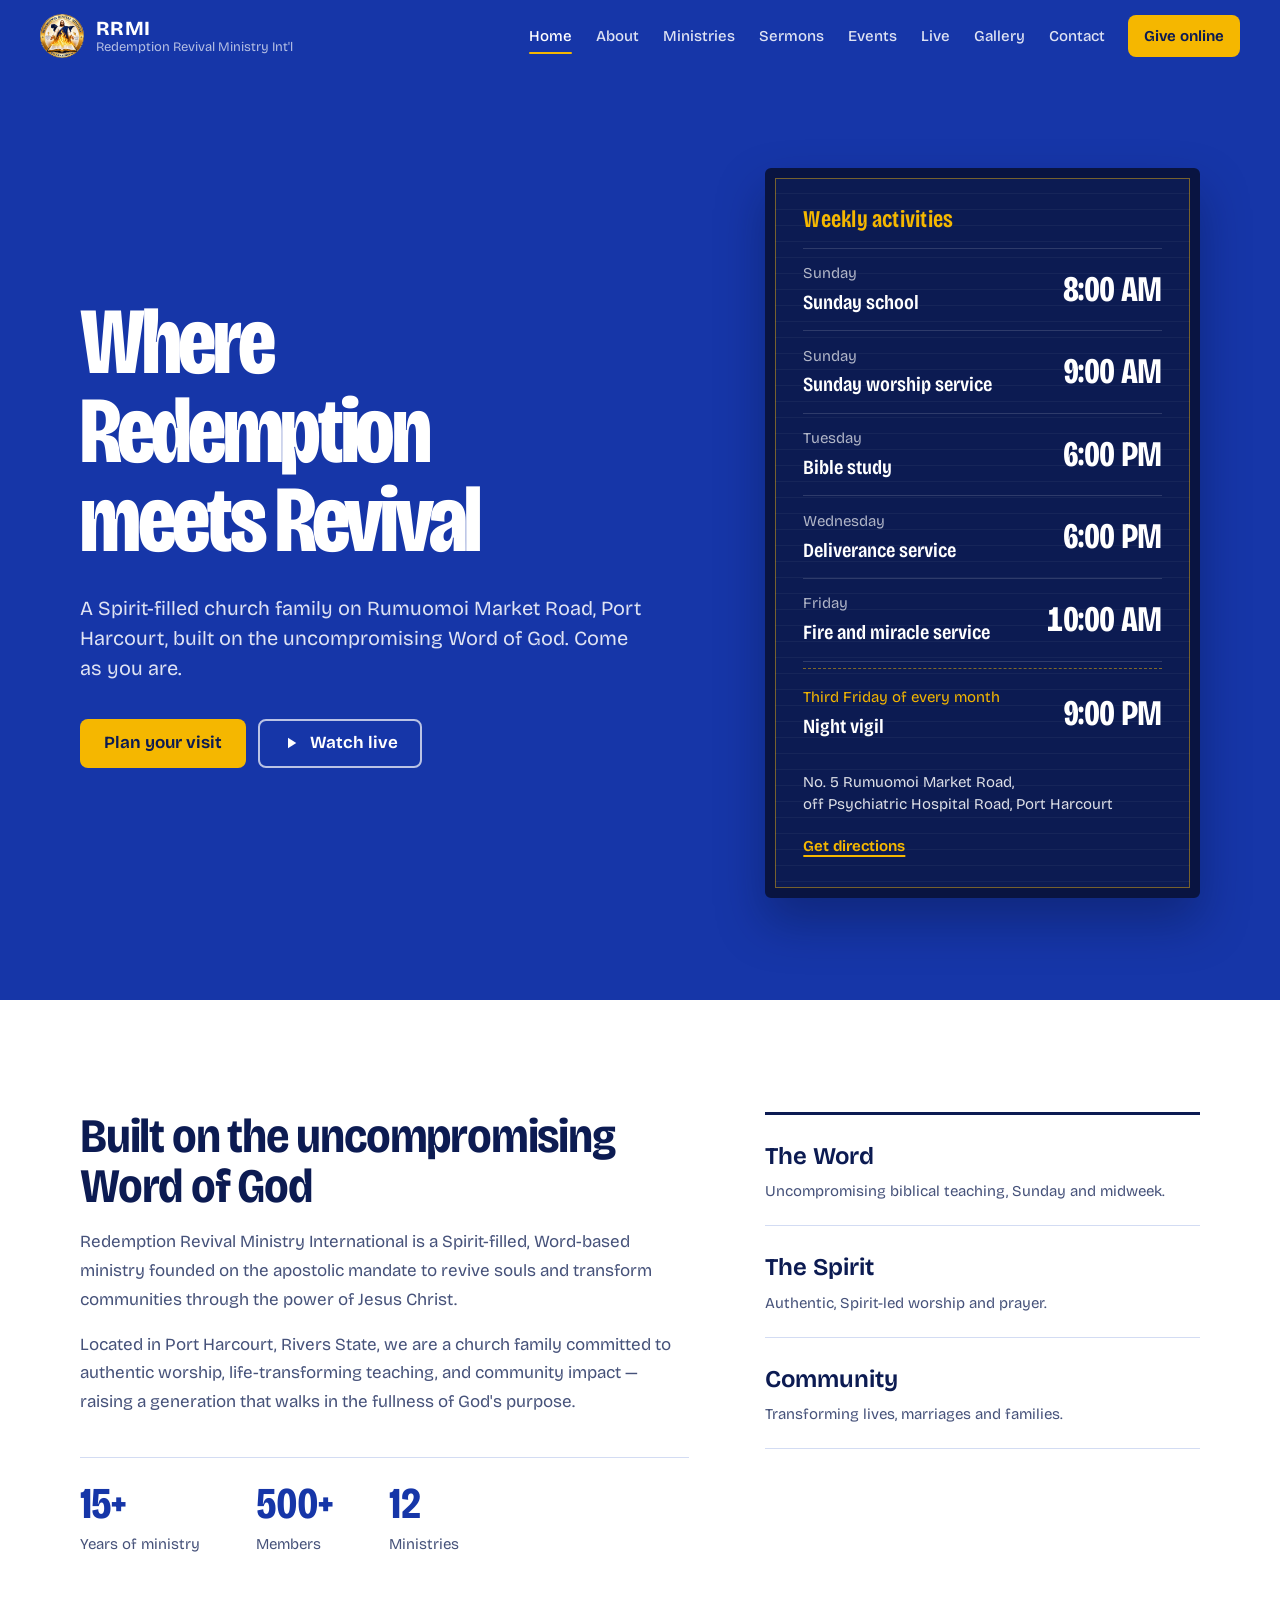
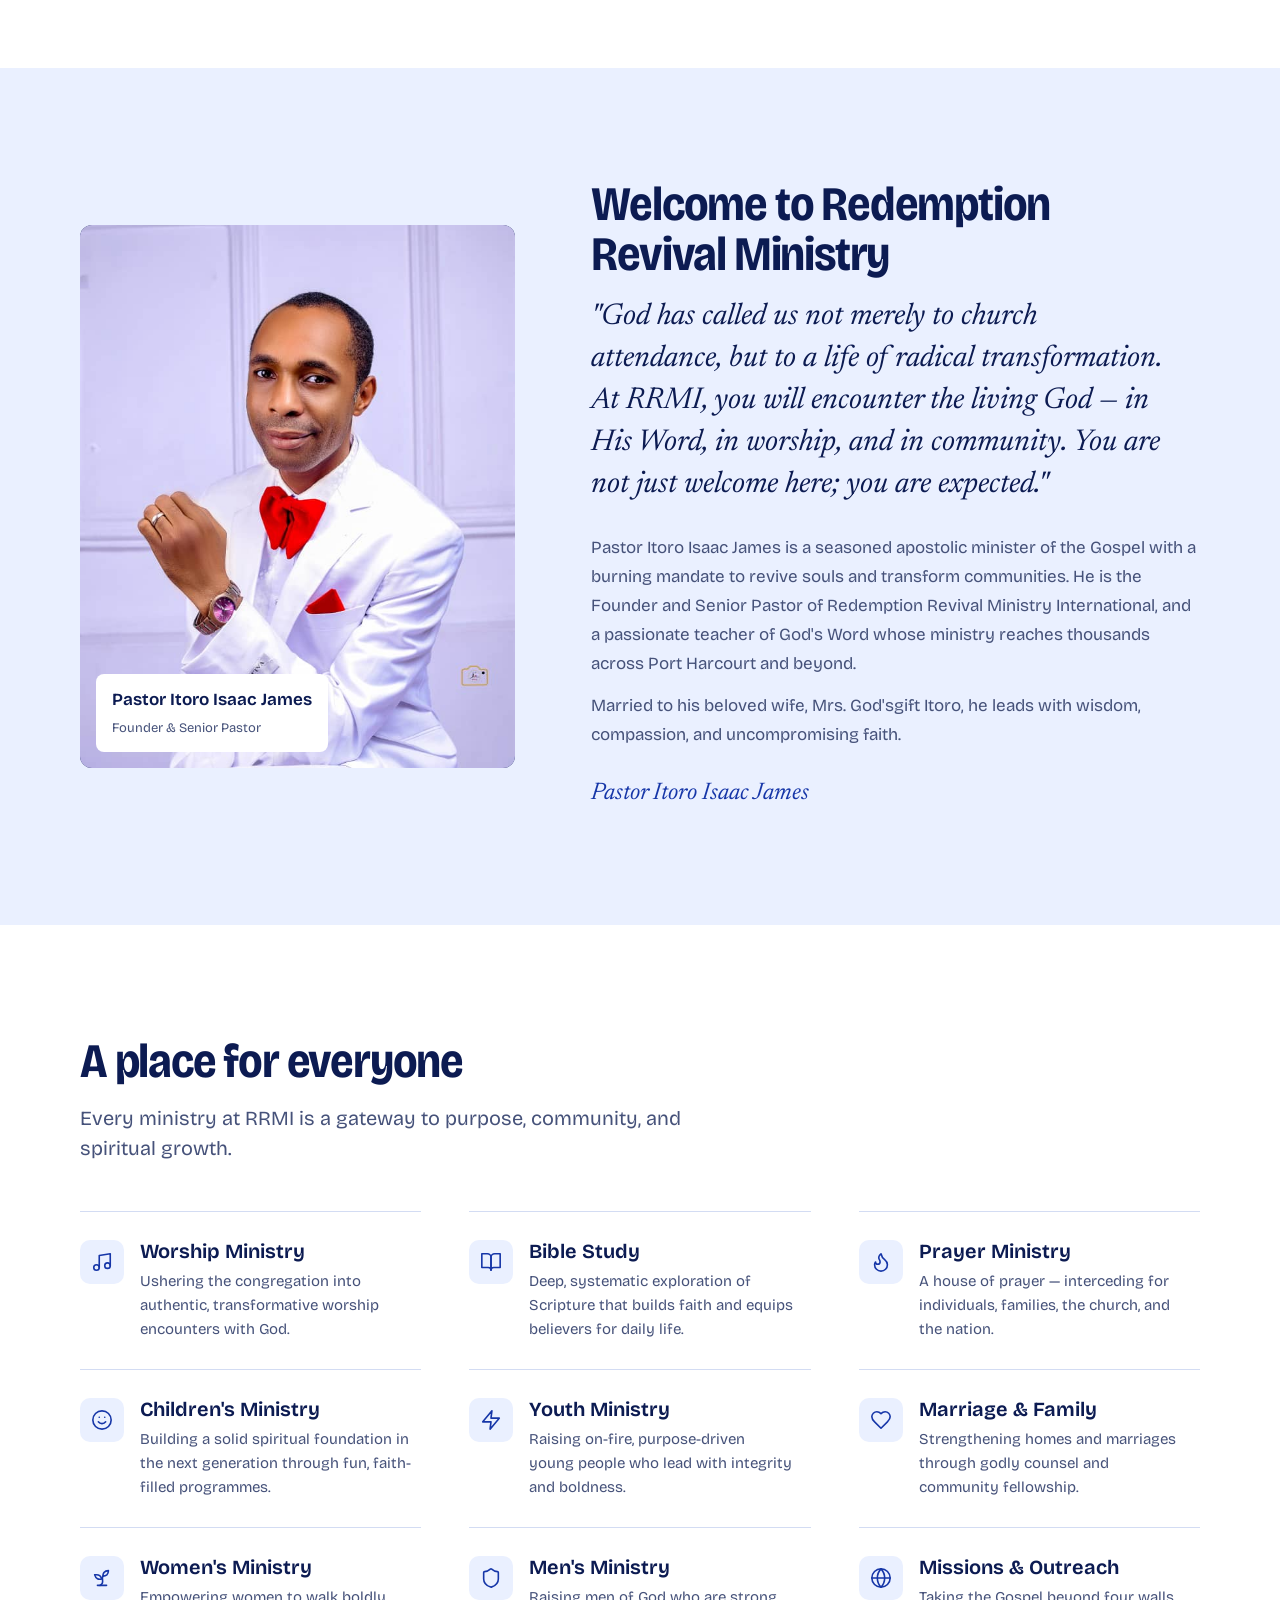
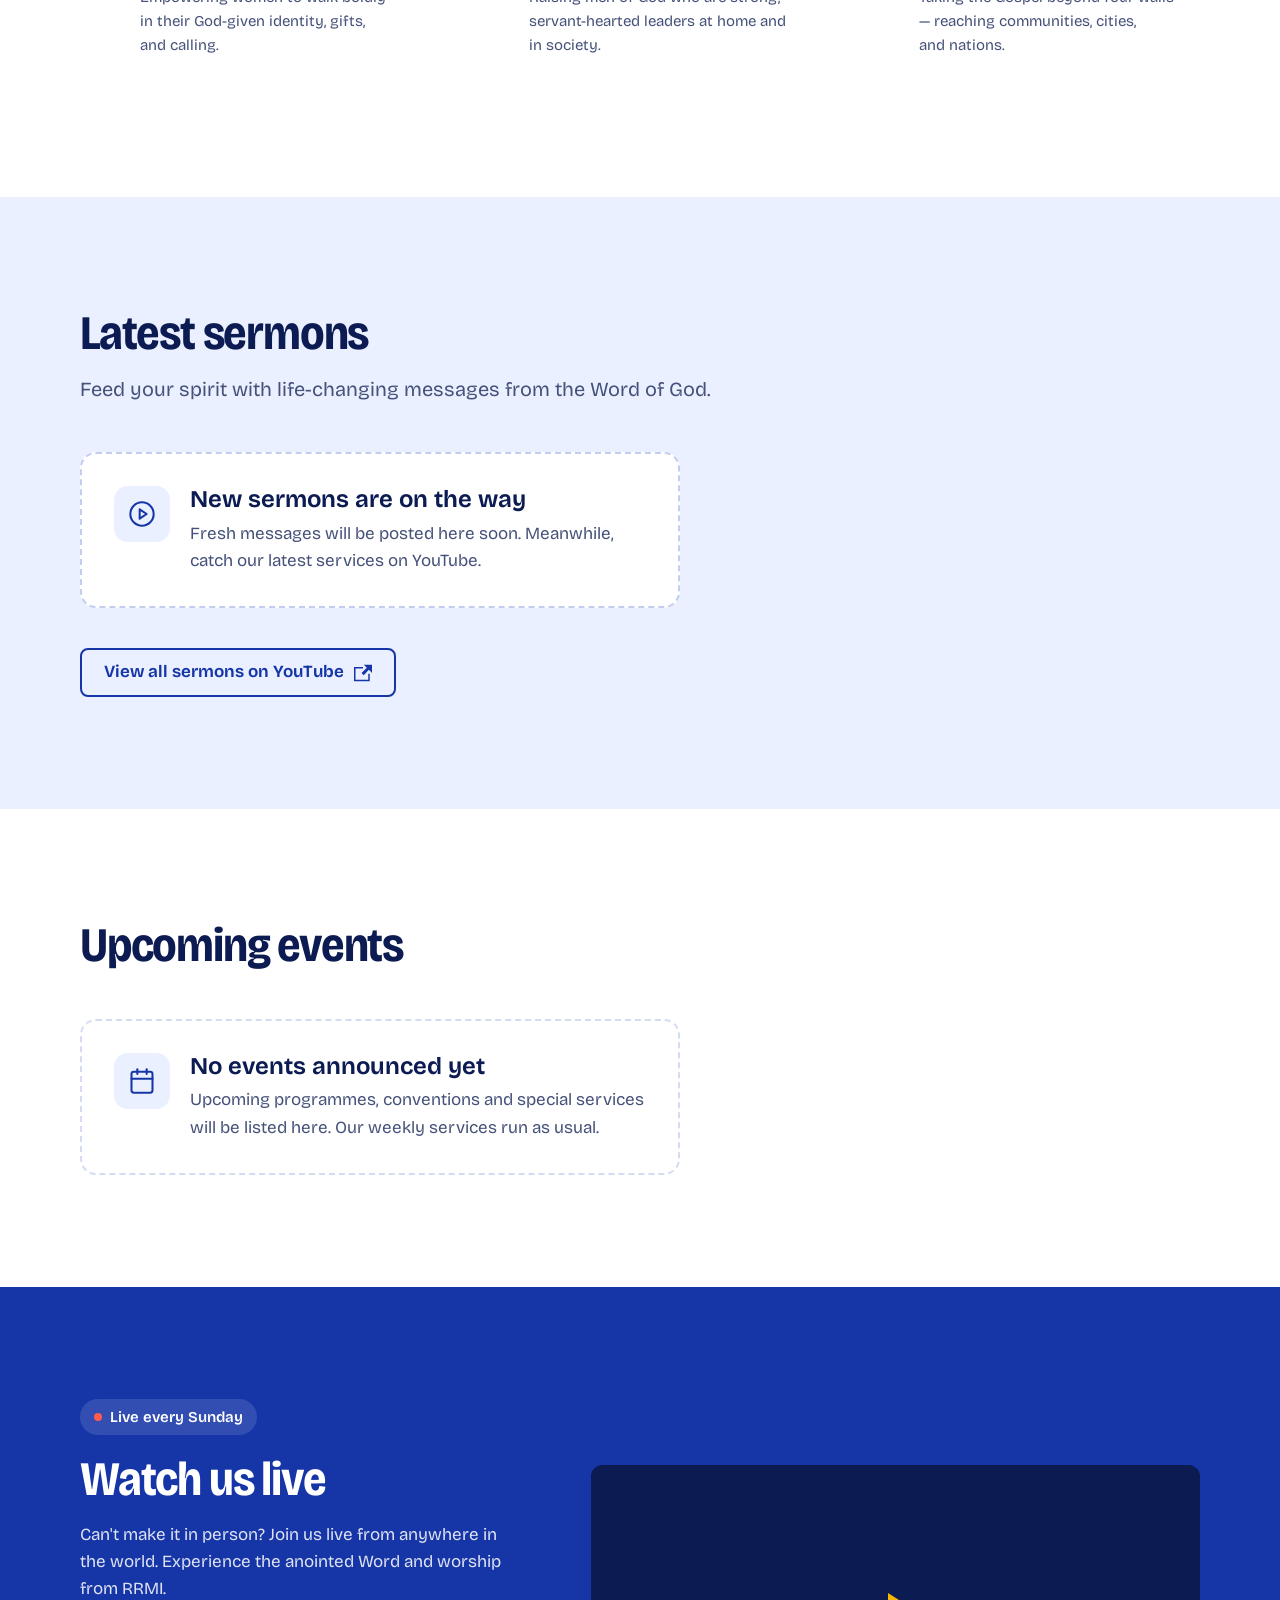
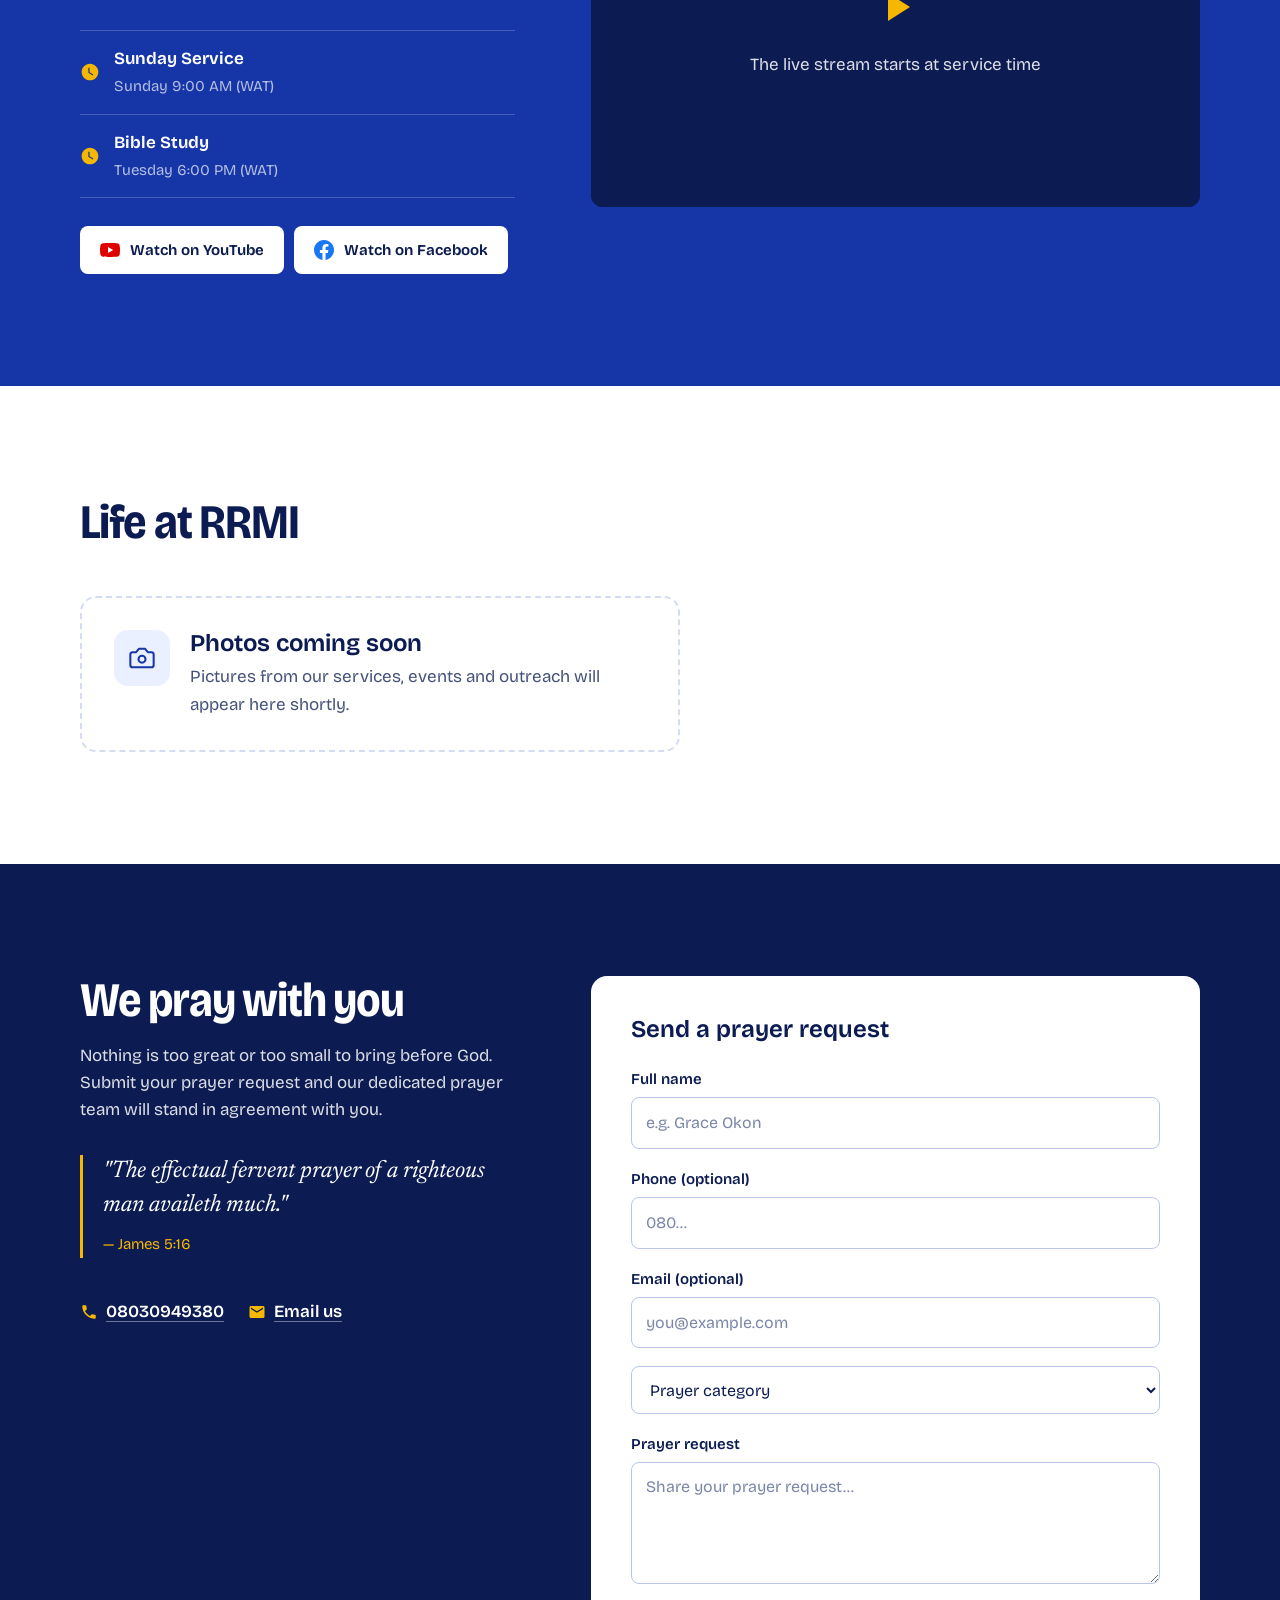
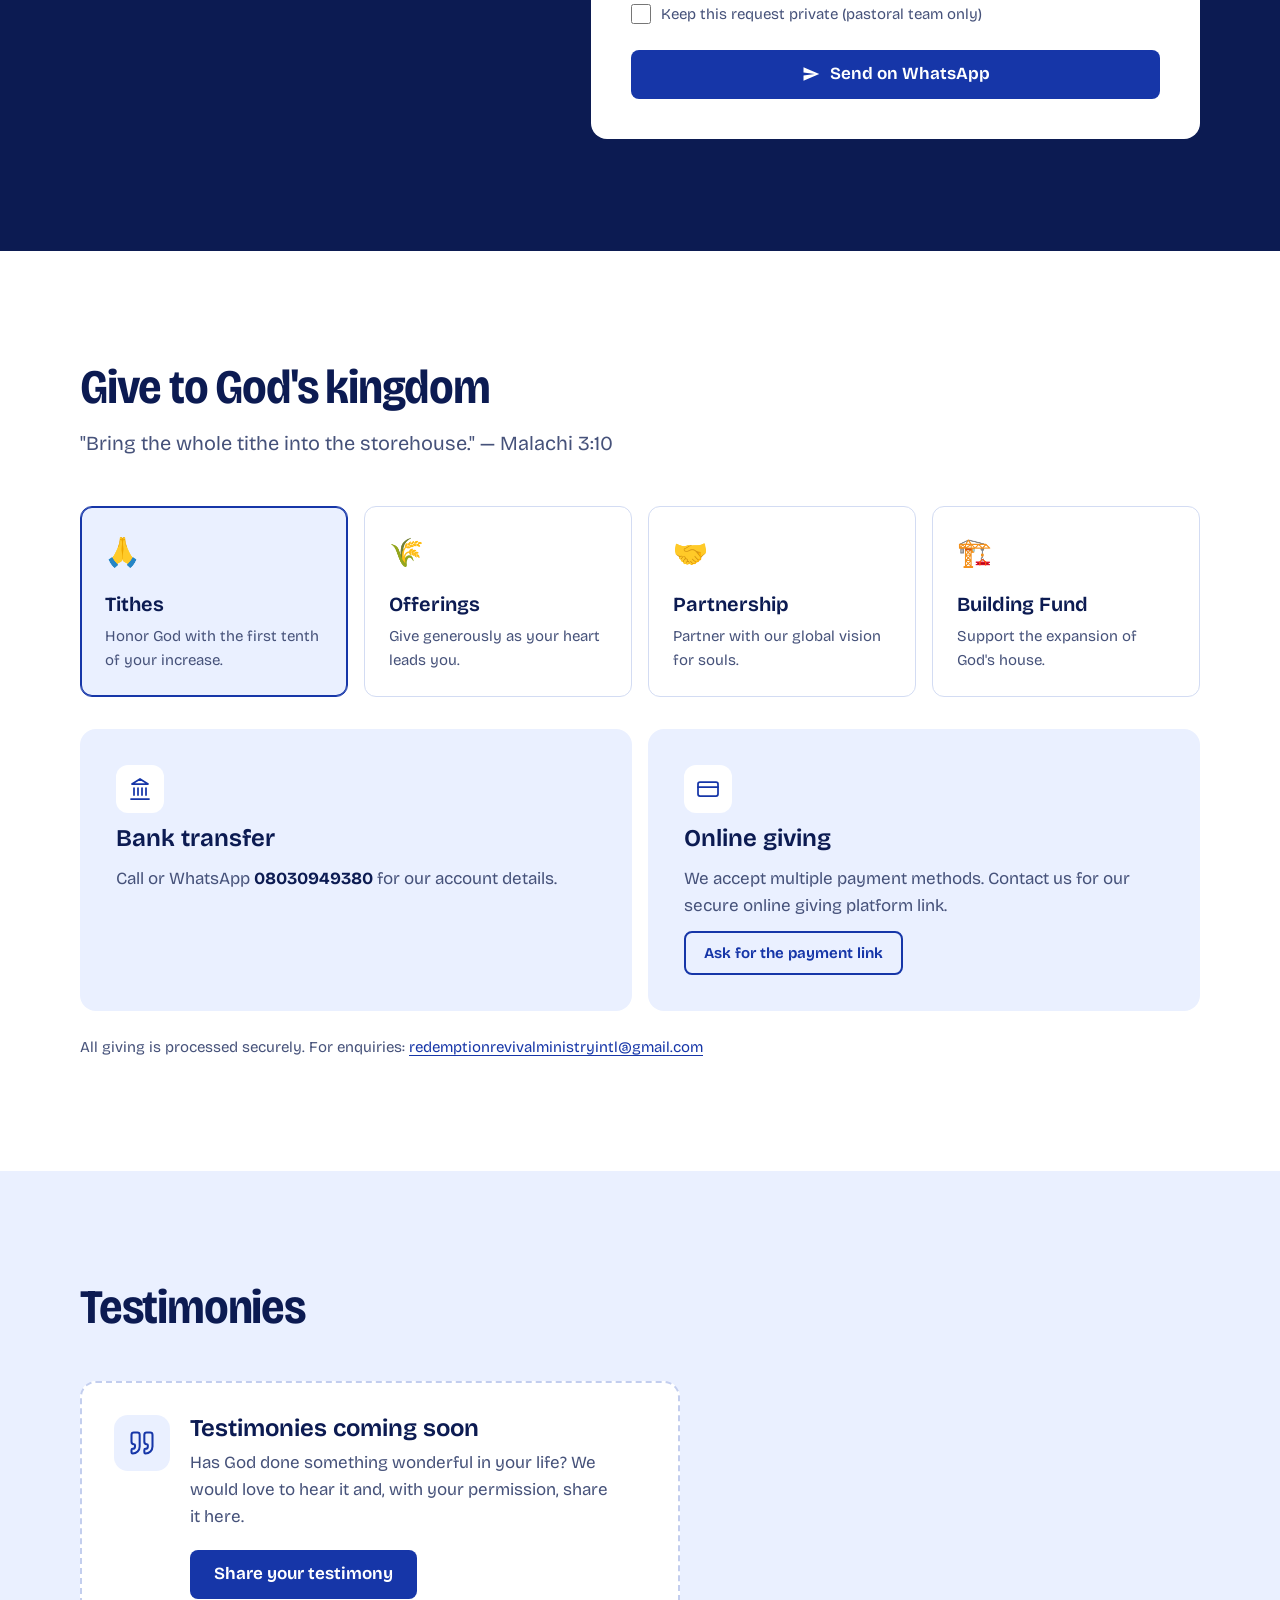
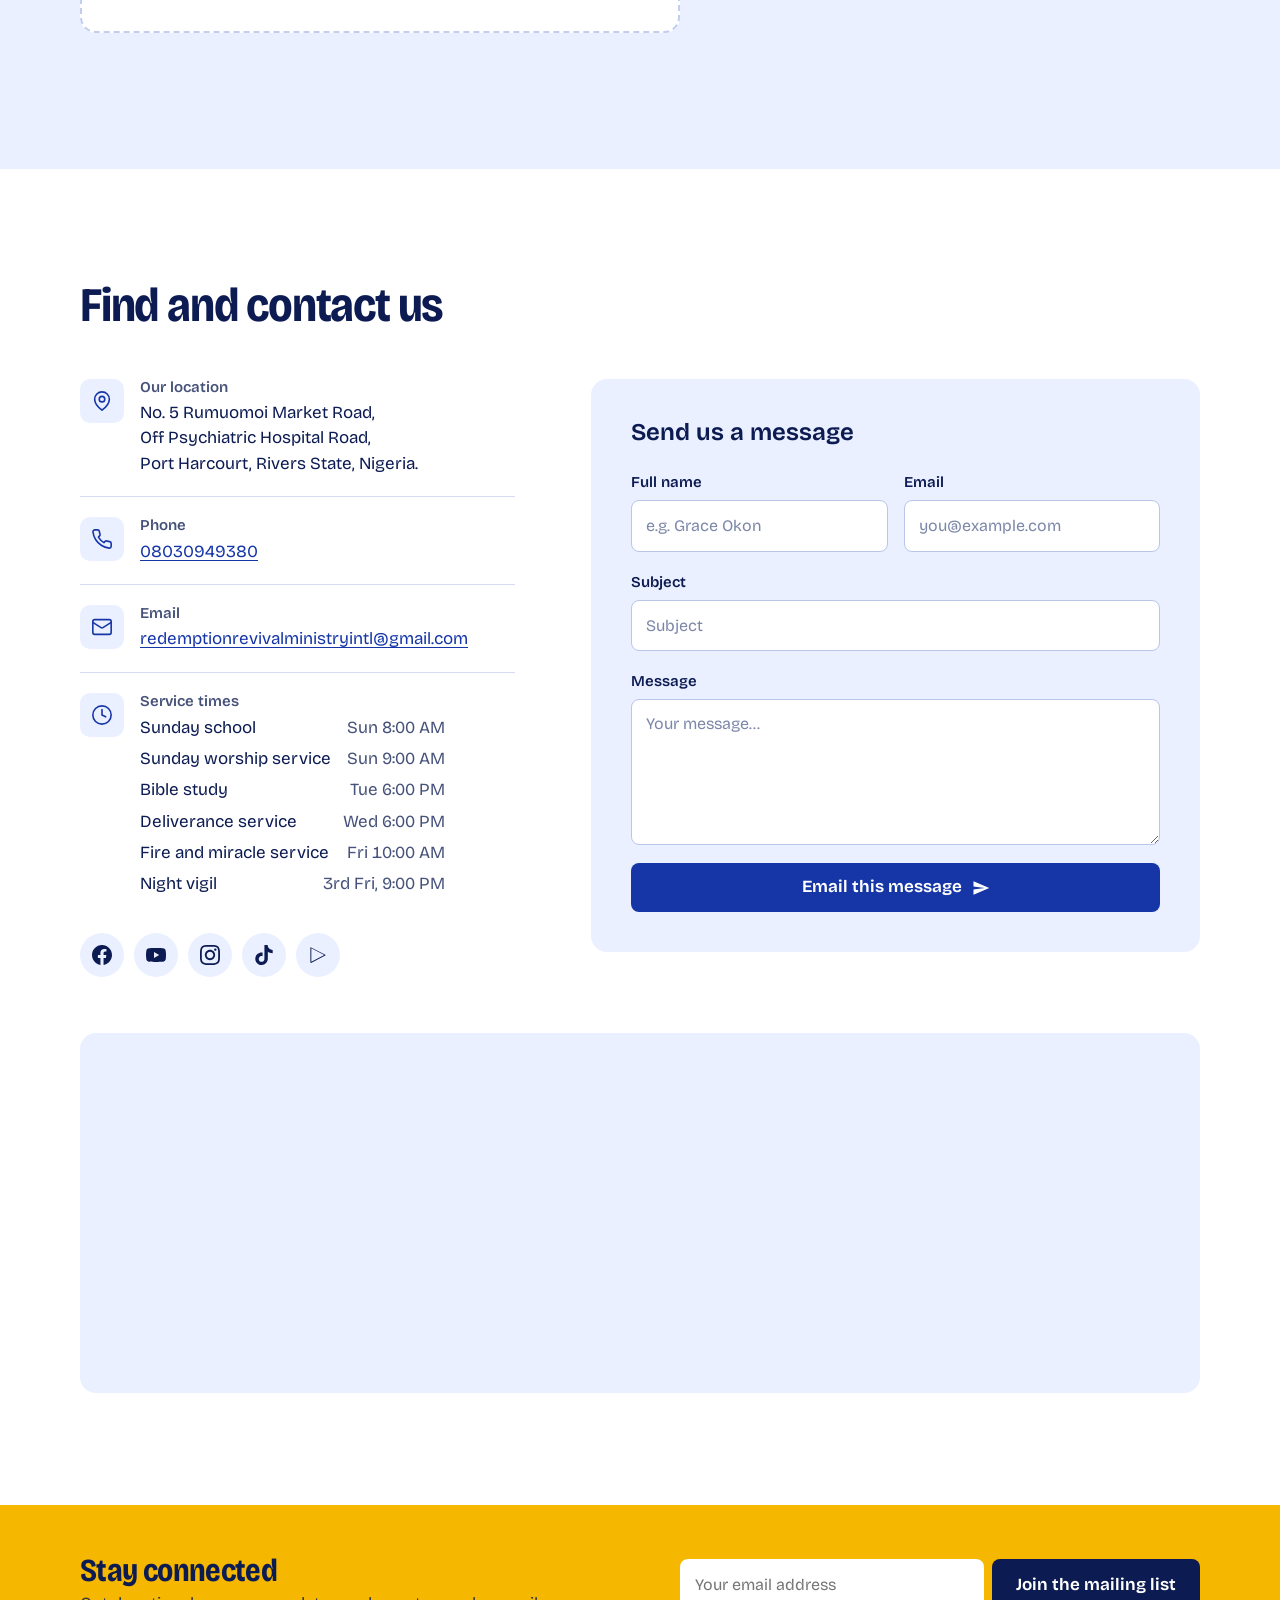
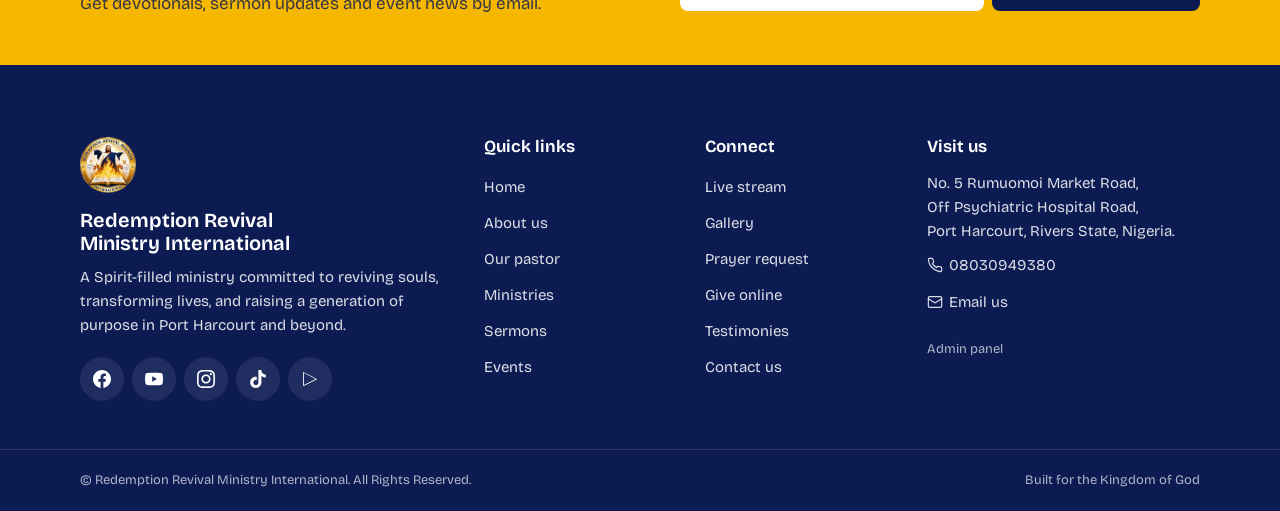
==== commit c00881a4: "Update weekly activities: Sunday school, worship, Bible study, deliverance, fire and miracle service" ====
--- a/index.html
+++ b/index.html
@@ -70,11 +70,14 @@
       </div>
     </div>
     <aside class="service-board" aria-labelledby="boardTitle">
-      <h2 class="board-title" id="boardTitle">This week at RRMI</h2>
+      <h2 class="board-title" id="boardTitle">Weekly activities</h2>
       <ul class="board-list">
-        <li><span class="board-day">Sunday</span><span class="board-what">Worship service</span><span class="board-time">9:00 AM</span></li>
-        <li><span class="board-day">Wednesday</span><span class="board-what">Bible study</span><span class="board-time">6:00 PM</span></li>
-        <li><span class="board-day">Friday</span><span class="board-what">Night prayer</span><span class="board-time">10:00 PM</span></li>
+        <li><span class="board-day">Sunday</span><span class="board-what">Sunday school</span><span class="board-time">8:00 AM</span></li>
+        <li><span class="board-day">Sunday</span><span class="board-what">Sunday worship service</span><span class="board-time">9:00 AM</span></li>
+        <li><span class="board-day">Tuesday</span><span class="board-what">Bible study</span><span class="board-time">6:00 PM</span></li>
+        <li><span class="board-day">Wednesday</span><span class="board-what">Deliverance service</span><span class="board-time">6:00 PM</span></li>
+        <li><span class="board-day">Friday</span><span class="board-what">Fire and miracle service</span><span class="board-time">10:00 AM</span></li>
+        <li class="board-monthly"><span class="board-day">Third Friday of every month</span><span class="board-what">Night vigil</span><span class="board-time">9:00 PM</span></li>
       </ul>
       <div class="board-foot">
         <p>No. 5 Rumuomoi Market Road,<br>off Psychiatric Hospital Road, Port Harcourt</p>
@@ -239,14 +242,14 @@
             <svg viewBox="0 0 24 24" fill="currentColor"><path d="M12 2C6.48 2 2 6.48 2 12s4.48 10 10 10 10-4.48 10-10S17.52 2 12 2zm-.5 5v5.25l4.5 2.67-.75 1.23L10 13V7h1.5z"/></svg>
             <div>
               <strong>Sunday Service</strong>
-              <span>9:00 AM (WAT)</span>
+              <span>Sunday 9:00 AM (WAT)</span>
             </div>
           </div>
           <div class="ls-item">
             <svg viewBox="0 0 24 24" fill="currentColor"><path d="M12 2C6.48 2 2 6.48 2 12s4.48 10 10 10 10-4.48 10-10S17.52 2 12 2zm-.5 5v5.25l4.5 2.67-.75 1.23L10 13V7h1.5z"/></svg>
             <div>
               <strong>Bible Study</strong>
-              <span>Wednesday 6:00 PM (WAT)</span>
+              <span>Tuesday 6:00 PM (WAT)</span>
             </div>
           </div>
         </div>
@@ -458,7 +461,14 @@
           <div class="cc-icon"><svg class="ico" viewBox="0 0 24 24" fill="none" stroke="currentColor" stroke-width="1.75" stroke-linecap="round" stroke-linejoin="round" aria-hidden="true"><circle cx="12" cy="12" r="10"/><path d="M12 6v6l4 2"/></svg></div>
           <div>
             <h4>Service times</h4>
-            <p>Sunday: 9:00 AM — Noon<br>Wednesday: 6:00 PM — 8:00 PM<br>Friday Night Prayer: 10:00 PM</p>
+            <ul class="times-list">
+              <li><span>Sunday school</span><span>Sun 8:00 AM</span></li>
+              <li><span>Sunday worship service</span><span>Sun 9:00 AM</span></li>
+              <li><span>Bible study</span><span>Tue 6:00 PM</span></li>
+              <li><span>Deliverance service</span><span>Wed 6:00 PM</span></li>
+              <li><span>Fire and miracle service</span><span>Fri 10:00 AM</span></li>
+              <li><span>Night vigil</span><span>3rd Fri, 9:00 PM</span></li>
+            </ul>
           </div>
         </div>
         <div class="social-links">
--- a/style.css
+++ b/style.css
@@ -612,3 +612,17 @@
   .about-stats { gap: 20px 32px; }
   .give-card { padding: 18px; }
 }
+
+/* weekly activities: six rows on the board, monthly vigil set apart */
+.board-list li { padding: 12px 0; }
+.board-list li.board-monthly { border-bottom: 0; margin-top: 6px; padding-top: 16px; border-top: 1px dashed rgba(245,183,0,.5); }
+.board-monthly .board-day { color: var(--gold); }
+.times-list { display: grid; gap: 4px; margin-top: 2px; }
+.times-list li { display: flex; justify-content: space-between; gap: 16px; }
+.times-list li span:last-child { font-variant-numeric: tabular-nums; color: var(--muted); white-space: nowrap; }
+@media (prefers-reduced-motion: no-preference) {
+  .board-list li:nth-child(4) { animation-delay: .54s; }
+  .board-list li:nth-child(5) { animation-delay: .67s; }
+  .board-list li:nth-child(6) { animation-delay: .8s; }
+  .board-foot { animation-delay: .95s; }
+}
